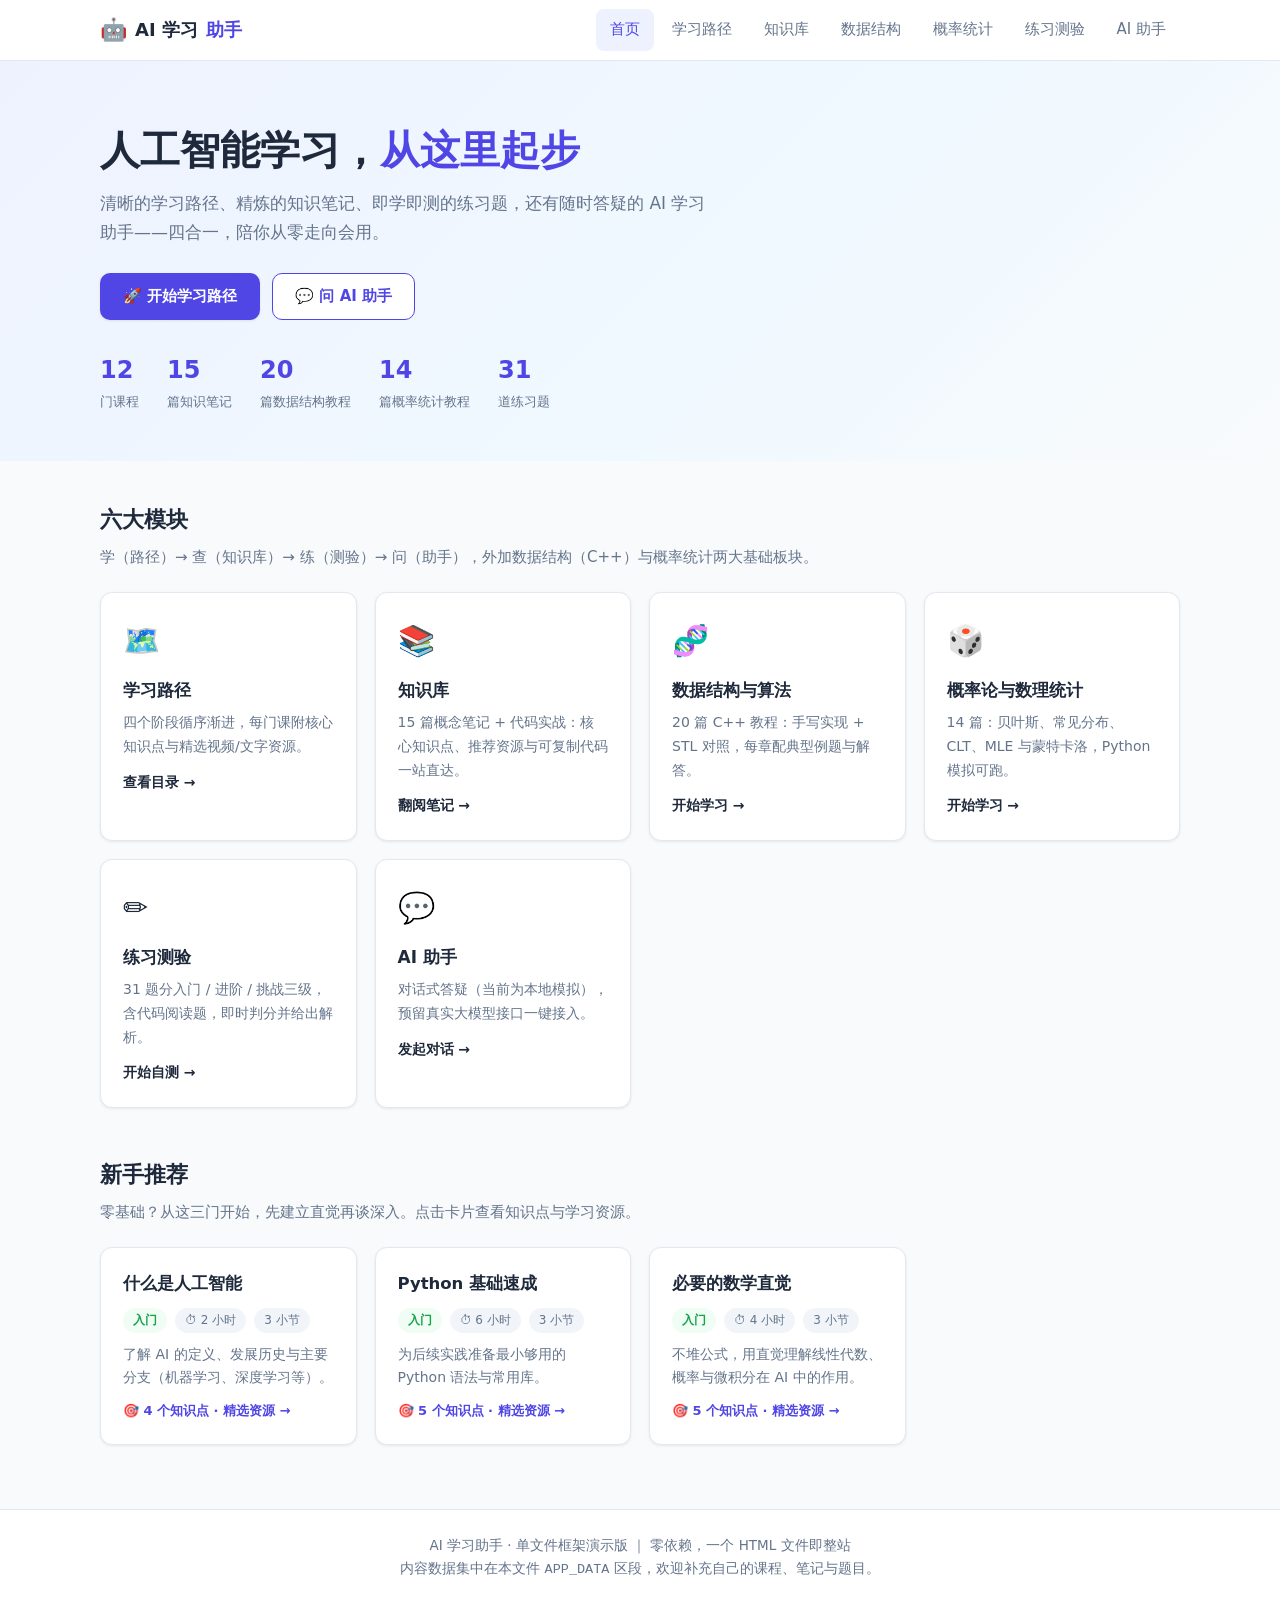
==== ai-learning.html @ 68bf5278 "first commit" ====
<!DOCTYPE html>
<html lang="zh-CN">
<head>
<meta charset="UTF-8">
<meta name="viewport" content="width=device-width, initial-scale=1.0">
<title>AI 学习助手 · 单文件版</title>
<meta name="description" content="一个辅助人工智能学习的单文件网站：学习路径（含核心知识点与精选视频/文字资源）、知识库、练习测验与 AI 对话助手，零依赖，浏览器直接打开即用。">
<style>
/* ============================================================
   全局样式
   ============================================================ */
:root {
  --primary: #4f46e5;
  --primary-dark: #4338ca;
  --primary-light: #eef2ff;
  --accent: #0ea5e9;
  --green: #16a34a;
  --green-light: #f0fdf4;
  --red: #dc2626;
  --red-light: #fef2f2;
  --orange: #ea580c;
  --text: #1e293b;
  --text-secondary: #64748b;
  --border: #e2e8f0;
  --bg: #f8fafc;
  --card-bg: #ffffff;
  --radius: 12px;
  --shadow: 0 1px 3px rgba(0, 0, 0, .08);
  --shadow-lg: 0 8px 24px rgba(15, 23, 42, .18);
}

* { margin: 0; padding: 0; box-sizing: border-box; }
html { scroll-behavior: smooth; }

body {
  font-family: "PingFang SC", "Microsoft YaHei", "Segoe UI", system-ui, sans-serif;
  color: var(--text);
  background: var(--bg);
  line-height: 1.7;
  min-height: 100vh;
  display: flex;
  flex-direction: column;
}

a { color: var(--primary); text-decoration: none; }
a:hover { text-decoration: underline; }
img { max-width: 100%; }

.container { width: min(1080px, 92%); margin: 0 auto; }
main { flex: 1; }

/* ---------- 单文件路由视图 ---------- */
.view { display: none; }
.view.active { display: block; }

/* ---------- 顶部导航 ---------- */
.site-header {
  background: rgba(255, 255, 255, .92);
  backdrop-filter: blur(8px);
  border-bottom: 1px solid var(--border);
  position: sticky;
  top: 0;
  z-index: 100;
}
.nav { display: flex; align-items: center; justify-content: space-between; height: 60px; gap: 16px; }
.brand { display: flex; align-items: center; gap: 8px; font-size: 18px; font-weight: 700; color: var(--text); white-space: nowrap; }
.brand:hover { text-decoration: none; }
.brand .logo { font-size: 22px; }
.brand .brand-sub { color: var(--primary); }
.nav-links { display: flex; gap: 4px; list-style: none; }
.nav-links a { display: block; padding: 8px 14px; border-radius: 8px; color: var(--text-secondary); font-size: 15px; font-weight: 500; }
.nav-links a:hover { color: var(--text); background: var(--bg); text-decoration: none; }
.nav-links a.active { color: var(--primary); background: var(--primary-light); }
.nav-toggle { display: none; background: none; border: 1px solid var(--border); border-radius: 8px; padding: 6px 10px; font-size: 18px; cursor: pointer; color: var(--text); }

/* ---------- 页脚 ---------- */
.site-footer {
  border-top: 1px solid var(--border);
  background: var(--card-bg);
  padding: 24px 0;
  margin-top: 56px;
  color: var(--text-secondary);
  font-size: 13.5px;
  text-align: center;
}

/* ---------- 首页 Hero ---------- */
.hero { padding: 64px 0 48px; background: linear-gradient(135deg, var(--primary-light) 0%, #f0f9ff 60%, var(--bg) 100%); }
.hero h1 { font-size: clamp(28px, 5vw, 40px); line-height: 1.25; }
.hero h1 .hl { color: var(--primary); }
.hero p.sub { margin: 14px 0 26px; color: var(--text-secondary); font-size: 17px; max-width: 620px; }
.hero-actions { display: flex; gap: 12px; flex-wrap: wrap; }

.btn { display: inline-block; padding: 10px 22px; border-radius: 10px; font-size: 15px; font-weight: 600; cursor: pointer; border: 1px solid transparent; transition: all .15s ease; }
.btn:hover { text-decoration: none; transform: translateY(-1px); }
.btn-primary { background: var(--primary); color: #fff; box-shadow: var(--shadow); }
.btn-primary:hover { background: var(--primary-dark); }
.btn-outline { background: #fff; color: var(--primary); border-color: var(--primary); }
.btn-outline:hover { background: var(--primary-light); }
.btn-ghost { background: transparent; color: var(--text-secondary); border-color: var(--border); }
.btn-ghost:hover { color: var(--text); background: var(--bg); }
.btn-sm { padding: 6px 14px; font-size: 13.5px; }

.stats-row { display: flex; gap: 28px; flex-wrap: wrap; margin-top: 30px; }
.stat .num { font-size: 24px; font-weight: 800; color: var(--primary); }
.stat .label { font-size: 13px; color: var(--text-secondary); }

/* ---------- 区块标题 ---------- */
.section { padding: 40px 0 8px; }
.section-title { font-size: 22px; margin-bottom: 6px; }
.section-desc { color: var(--text-secondary); margin-bottom: 22px; font-size: 15px; }

/* ---------- 卡片网格 ---------- */
.grid { display: grid; gap: 18px; grid-template-columns: repeat(auto-fill, minmax(230px, 1fr)); }
.card { background: var(--card-bg); border: 1px solid var(--border); border-radius: var(--radius); padding: 22px; box-shadow: var(--shadow); transition: all .18s ease; }
.card:hover { box-shadow: var(--shadow-lg); transform: translateY(-3px); }
.module-card { display: block; color: inherit; }
.module-card:hover { text-decoration: none; }
.module-card .icon { font-size: 30px; }
.module-card h3 { margin: 10px 0 6px; font-size: 17px; }
.module-card p { color: var(--text-secondary); font-size: 14px; }
.module-card .go { margin-top: 12px; font-size: 14px; font-weight: 600; }

/* ---------- 课程卡 ---------- */
.course-card { display: flex; flex-direction: column; gap: 10px; cursor: pointer; outline: none; }
.course-card:focus-visible { border-color: var(--primary); box-shadow: 0 0 0 3px var(--primary-light); }
.course-card h3 { font-size: 16.5px; }
.course-card .desc { color: var(--text-secondary); font-size: 14px; flex: 1; }
.course-meta { display: flex; gap: 8px; flex-wrap: wrap; font-size: 12.5px; }
.course-card .go-more { font-size: 13px; font-weight: 600; color: var(--primary); }

.badge { display: inline-block; padding: 2px 10px; border-radius: 999px; font-size: 12px; font-weight: 600; background: var(--primary-light); color: var(--primary); }
.badge.gray { background: #f1f5f9; color: var(--text-secondary); font-weight: 500; }
.badge.green { background: var(--green-light); color: var(--green); }
.badge.orange { background: #fff7ed; color: var(--orange); }
.badge.blue { background: #f0f9ff; color: var(--accent); }

/* ---------- 学习路径阶段 ---------- */
.stage { margin-bottom: 30px; }
.stage-head { display: flex; align-items: center; gap: 12px; margin-bottom: 14px; }
.stage-num { width: 34px; height: 34px; border-radius: 50%; background: var(--primary); color: #fff; display: flex; align-items: center; justify-content: center; font-weight: 700; flex-shrink: 0; }
.stage-head h2 { font-size: 19px; }
.stage-head .stage-sub { color: var(--text-secondary); font-size: 14px; }

/* ---------- 课程详情弹窗 ---------- */
.modal-mask { position: fixed; inset: 0; background: rgba(15, 23, 42, .55); display: flex; align-items: center; justify-content: center; z-index: 200; padding: 20px; }
.modal-mask[hidden] { display: none; }
.modal-card { background: #fff; border-radius: 14px; width: min(660px, 100%); max-height: 84vh; overflow-y: auto; padding: 30px 32px; position: relative; box-shadow: var(--shadow-lg); }
.modal-card h1 { font-size: 22px; padding-right: 28px; margin-bottom: 10px; }
.modal-card h2 { font-size: 16.5px; margin: 22px 0 8px; color: var(--primary-dark); }
.modal-card ul { margin-left: 20px; font-size: 14.5px; }
.modal-card p { font-size: 14.5px; }
.modal-close { position: absolute; top: 10px; right: 14px; border: none; background: none; font-size: 26px; line-height: 1; color: var(--text-secondary); cursor: pointer; }
.modal-close:hover { color: var(--text); }
.modal-meta { display: flex; gap: 8px; flex-wrap: wrap; margin-bottom: 14px; }
.modal-desc { color: var(--text-secondary); margin-bottom: 4px; }

/* ---------- 页面标题条 ---------- */
.page-head { background: linear-gradient(135deg, var(--primary) 0%, var(--primary-dark) 100%); color: #fff; padding: 36px 0; margin-bottom: 32px; }
.page-head h1 { font-size: 26px; }
.page-head p { opacity: .85; margin-top: 6px; font-size: 15px; }

/* ---------- 知识库 ---------- */
.kb-layout { display: grid; grid-template-columns: 300px 1fr; gap: 24px; align-items: start; }
.kb-list { display: flex; flex-direction: column; gap: 10px; }
.kb-item { width: 100%; text-align: left; background: var(--card-bg); border: 1px solid var(--border); border-radius: 10px; padding: 14px 16px; cursor: pointer; font: inherit; color: inherit; transition: all .15s ease; }
.kb-item:hover { border-color: var(--primary); }
.kb-item.active { border-color: var(--primary); background: var(--primary-light); }
.kb-item .cat { font-size: 12px; color: var(--accent); font-weight: 600; }
.kb-item .t { font-weight: 600; margin: 2px 0; }
.kb-item .s { font-size: 13px; color: var(--text-secondary); }
.kb-article { background: var(--card-bg); border: 1px solid var(--border); border-radius: var(--radius); padding: 32px 36px; box-shadow: var(--shadow); min-height: 320px; }
.kb-article h1 { font-size: 24px; margin-bottom: 8px; }
.kb-article .meta { color: var(--text-secondary); font-size: 13.5px; margin-bottom: 20px; display: flex; gap: 10px; flex-wrap: wrap; }
.kb-article h2 { font-size: 18px; margin: 26px 0 10px; padding-left: 10px; border-left: 4px solid var(--primary); }
.kb-article p { margin-bottom: 14px; color: #334155; }
.kb-article ul { margin: 0 0 14px 22px; color: #334155; }
.kb-article code { background: #f1f5f9; padding: 2px 6px; border-radius: 5px; font-size: 13.5px; font-family: Consolas, "Courier New", monospace; }
.kb-article table { width: 100%; border-collapse: collapse; margin: 14px 0 18px; font-size: 14px; }
.kb-article th, .kb-article td, .modal-card th, .modal-card td { border: 1px solid var(--border); padding: 8px 10px; text-align: left; vertical-align: top; }
.kb-article th, .modal-card th { background: var(--bg); }
.kb-placeholder { color: var(--text-secondary); text-align: center; padding: 80px 0; }

/* ---------- 知识点块与推荐资源 ---------- */
.kb-points { background: var(--primary-light); border-radius: 10px; padding: 14px 18px; margin: 24px 0; }
.kb-points .pt-title { font-weight: 700; margin-bottom: 6px; }
.kb-points ul { margin: 0 0 0 20px; }
.kb-points li { margin: 3px 0; font-size: 14.5px; }
.res-group-title { font-size: 16.5px; margin: 22px 0 10px; font-weight: 700; }
ul.res-list { list-style: none; margin: 0 0 16px !important; padding: 0; }
.res-list li { margin: 0 0 10px; padding: 10px 14px; background: var(--bg); border: 1px solid var(--border); border-radius: 10px; font-size: 14px; }
.res-list .res-d { color: var(--text-secondary); font-size: 13px; margin-top: 2px; }

/* ---------- 测验 ---------- */
.quiz-progress { height: 8px; background: var(--border); border-radius: 999px; overflow: hidden; margin-bottom: 26px; }
.quiz-progress .bar { height: 100%; background: var(--primary); width: 0; transition: width .3s ease; border-radius: 999px; }
.q-card { background: var(--card-bg); border: 1px solid var(--border); border-radius: var(--radius); padding: 26px 28px; box-shadow: var(--shadow); margin-bottom: 18px; }
.q-card .q-title { font-weight: 700; font-size: 16.5px; margin-bottom: 16px; }
.q-card .q-num { color: var(--primary); margin-right: 6px; }
.opt { display: flex; align-items: center; gap: 10px; width: 100%; text-align: left; font: inherit; background: var(--bg); border: 1px solid var(--border); border-radius: 10px; padding: 11px 15px; margin-bottom: 9px; cursor: pointer; transition: all .15s ease; }
.opt:hover:not(:disabled) { border-color: var(--primary); background: var(--primary-light); }
.opt:disabled { cursor: default; }
.opt .letter { width: 26px; height: 26px; border-radius: 50%; background: #fff; border: 1px solid var(--border); display: flex; align-items: center; justify-content: center; font-size: 13px; font-weight: 700; flex-shrink: 0; }
.opt.correct { border-color: var(--green); background: var(--green-light); }
.opt.correct .letter { background: var(--green); border-color: var(--green); color: #fff; }
.opt.wrong { border-color: var(--red); background: var(--red-light); }
.opt.wrong .letter { background: var(--red); border-color: var(--red); color: #fff; }
.explain { margin-top: 12px; padding: 12px 15px; border-radius: 10px; font-size: 14px; display: none; }
.explain.show { display: block; }
.explain.ok { background: var(--green-light); color: #166534; }
.explain.no { background: var(--red-light); color: #991b1b; }
.quiz-result { text-align: center; padding: 40px 20px; display: none; }
.quiz-result.show { display: block; }
.quiz-result .score { font-size: 52px; font-weight: 800; color: var(--primary); }
.quiz-result .msg { color: var(--text-secondary); margin: 6px 0 22px; }

/* ---------- 聊天 ---------- */
.chat-wrap { display: flex; flex-direction: column; height: calc(100vh - 60px - 73px - 48px); min-height: 420px; max-height: 720px; background: var(--card-bg); border: 1px solid var(--border); border-radius: var(--radius); box-shadow: var(--shadow); overflow: hidden; }
.chat-top { display: flex; align-items: center; justify-content: space-between; padding: 12px 18px; border-bottom: 1px solid var(--border); background: var(--bg); }
.chat-top .who { display: flex; align-items: center; gap: 10px; font-weight: 700; }
.chat-top .avatar { width: 34px; height: 34px; border-radius: 50%; background: var(--primary); color: #fff; display: flex; align-items: center; justify-content: center; font-size: 17px; }
.chat-top .status-dot { width: 8px; height: 8px; border-radius: 50%; background: var(--green); display: inline-block; margin-right: 5px; }
.chat-top .st-text { font-size: 12.5px; color: var(--text-secondary); font-weight: 400; }
.chat-body { flex: 1; overflow-y: auto; padding: 18px; display: flex; flex-direction: column; gap: 14px; }
.msg { display: flex; gap: 10px; max-width: 82%; }
.msg .m-avatar { width: 32px; height: 32px; border-radius: 50%; display: flex; align-items: center; justify-content: center; font-size: 15px; flex-shrink: 0; background: var(--primary-light); }
.msg .bubble { padding: 10px 14px; border-radius: 12px; font-size: 14.5px; white-space: pre-wrap; word-break: break-word; background: var(--bg); border: 1px solid var(--border); }
.msg.user { align-self: flex-end; flex-direction: row-reverse; }
.msg.user .m-avatar { background: #e0f2fe; }
.msg.user .bubble { background: var(--primary); color: #fff; border-color: var(--primary); }
.msg.ai .bubble { border-top-left-radius: 4px; }
.msg.user .bubble { border-top-right-radius: 4px; }
.msg time { display: block; font-size: 11px; opacity: .55; margin-top: 4px; }
.typing .bubble { display: inline-flex; gap: 4px; align-items: center; }
.typing .dot { width: 6px; height: 6px; border-radius: 50%; background: var(--text-secondary); animation: blink 1.2s infinite; }
.typing .dot:nth-child(2) { animation-delay: .2s; }
.typing .dot:nth-child(3) { animation-delay: .4s; }
@keyframes blink { 0%, 60%, 100% { opacity: .25; } 30% { opacity: 1; } }
.chat-quick { display: flex; gap: 8px; flex-wrap: wrap; padding: 10px 18px 0; }
.chip { font: inherit; font-size: 13px; color: var(--primary); background: var(--primary-light); border: 1px solid transparent; border-radius: 999px; padding: 5px 13px; cursor: pointer; }
.chip:hover { border-color: var(--primary); }
.chat-input { display: flex; gap: 10px; padding: 14px 18px; border-top: 1px solid var(--border); }
.chat-input textarea { flex: 1; font: inherit; font-size: 14.5px; border: 1px solid var(--border); border-radius: 10px; padding: 10px 14px; resize: none; height: 46px; max-height: 120px; outline: none; }
.chat-input textarea:focus { border-color: var(--primary); box-shadow: 0 0 0 3px var(--primary-light); }
.chat-input .btn { align-self: flex-end; height: 46px; }

/* ---------- 通用工具 ---------- */
.empty-tip { text-align: center; color: var(--text-secondary); padding: 60px 0; }
.toolbar { display: flex; justify-content: space-between; align-items: center; gap: 12px; flex-wrap: wrap; margin-bottom: 18px; }

/* 聊天视图：压缩页脚占位，让对话区贴合视口 */
body[data-page="chat"] .site-footer { margin-top: 16px; }
body[data-page="chat"] main { padding: 20px 0 8px; }

/* ---------- 测验分级与代码块 ---------- */
.quiz-sec { margin-bottom: 36px; }
.tier-head { display: flex; align-items: center; gap: 10px; flex-wrap: wrap; margin: 4px 0 14px; }
.tier-head h2 { font-size: 19px; }
.tier-head p { color: var(--text-secondary); font-size: 13.5px; }
.tier-dot { width: 12px; height: 12px; border-radius: 50%; display: inline-block; }
.tier-dot.t-easy { background: var(--green); }
.tier-dot.t-mid { background: var(--orange); }
.tier-dot.t-hard { background: var(--red); }
.tier-filters { display: flex; gap: 6px; flex-wrap: wrap; }
.chip.active { background: var(--primary); color: #fff; border-color: var(--primary); }
.badge.red { background: var(--red-light); color: var(--red); }
.q-badges { display: flex; gap: 6px; align-items: center; margin-bottom: 8px; font-size: 12.5px; }
.kb-article pre, .q-card pre { background: #0f172a; color: #e2e8f0; padding: 14px 16px; border-radius: 10px; overflow-x: auto; font-size: 13px; line-height: 1.65; margin: 0 0 14px; font-family: Consolas, "Courier New", monospace; }
.kb-article pre code, .q-card pre code { background: none; color: inherit; padding: 0; font-size: inherit; }
.code-wrap { position: relative; margin-bottom: 16px; }
.code-wrap pre { margin-bottom: 0; }
.code-copy { position: absolute; top: 8px; right: 8px; background: #334155; color: #cbd5e1; border: none; border-radius: 6px; padding: 3px 10px; font-size: 12px; cursor: pointer; }
.code-copy:hover { background: #475569; color: #fff; }

/* ---------- 典型例题卡片 ---------- */
.ds-ex { background: var(--bg); border: 1px solid var(--border); border-radius: 10px; padding: 14px 18px; margin-bottom: 14px; }
.ds-ex .q-title { font-weight: 700; font-size: 14.5px; margin-bottom: 4px; }
.ds-ex .q-text { font-size: 14.5px; margin-bottom: 8px; color: #334155; }
.ds-ex summary { cursor: pointer; color: var(--primary); font-weight: 600; font-size: 14px; user-select: none; }
.ds-ex details[open] summary { margin-bottom: 10px; }
.ds-ex .sol p { font-size: 14px; margin-bottom: 10px; }
.ds-ex .sol ul { font-size: 14px; margin-bottom: 10px; }
.ds-ex .sol blockquote { border-left: 4px solid var(--orange); background: #fff7ed; padding: 8px 14px; border-radius: 6px; font-size: 13.5px; margin-bottom: 10px; }
.quiz-result .breakdown { font-size: 13.5px; color: var(--text-secondary); margin: -12px 0 18px; }

/* ---------- 语法高亮（VSCode Dark+ 风格） ---------- */
pre code .tok-cm { color: #6a9955; font-style: italic; }
pre code .tok-str { color: #ce9178; }
pre code .tok-num { color: #b5cea8; }
pre code .tok-kw1 { color: #c586c0; }
pre code .tok-kw2 { color: #569cd6; }
pre code .tok-type { color: #4ec9b0; }
pre code .tok-fn { color: #dcdcaa; }
pre code .tok-pre { color: #569cd6; }

@media (min-width: 861px) {
  .kb-list { position: sticky; top: 76px; max-height: calc(100vh - 92px); overflow-y: auto; padding-right: 4px; }
}

@media (max-width: 860px) {
  .kb-layout { grid-template-columns: 1fr; }
  .kb-list { flex-direction: row; overflow-x: auto; padding-bottom: 6px; }
  .kb-item { min-width: 210px; }
}

@media (max-width: 720px) {
  .nav-toggle { display: block; }
  .nav-links { display: none; position: absolute; top: 60px; left: 0; right: 0; background: #fff; flex-direction: column; padding: 10px 4%; border-bottom: 1px solid var(--border); box-shadow: var(--shadow-lg); }
  .nav-links.open { display: flex; }
  .hero { padding: 44px 0 36px; }
  .msg { max-width: 92%; }
  .modal-card { padding: 24px 20px; }
}
</style>
</head>
<body data-page="home">

<header class="site-header">
  <div class="container nav">
    <a class="brand" href="#/home"><span class="logo">🤖</span>AI 学习<span class="brand-sub">助手</span></a>
    <button class="nav-toggle" aria-label="菜单" id="navToggle">☰</button>
    <ul class="nav-links" id="navLinks">
      <li><a href="#/home" data-route="home" class="active">首页</a></li>
      <li><a href="#/courses" data-route="courses">学习路径</a></li>
      <li><a href="#/knowledge" data-route="knowledge">知识库</a></li>
      <li><a href="#/ds" data-route="ds">数据结构</a></li>
      <li><a href="#/prob" data-route="prob">概率统计</a></li>
      <li><a href="#/quiz" data-route="quiz">练习测验</a></li>
      <li><a href="#/chat" data-route="chat">AI 助手</a></li>
    </ul>
  </div>
</header>

<main>

  <!-- ============ 视图：首页 ============ -->
  <section class="view active" id="view-home">
    <div class="hero">
      <div class="container">
        <h1>人工智能学习，<span class="hl">从这里起步</span></h1>
        <p class="sub">清晰的学习路径、精炼的知识笔记、即学即测的练习题，还有随时答疑的 AI 学习助手——四合一，陪你从零走向会用。</p>
        <div class="hero-actions">
          <a class="btn btn-primary" href="#/courses">🚀 开始学习路径</a>
          <a class="btn btn-outline" href="#/chat">💬 问 AI 助手</a>
        </div>
        <div class="stats-row">
          <div class="stat"><div class="num" id="statCourses">–</div><div class="label">门课程</div></div>
          <div class="stat"><div class="num" id="statArticles">–</div><div class="label">篇知识笔记</div></div>
          <div class="stat"><div class="num" id="statDs">–</div><div class="label">篇数据结构教程</div></div>
          <div class="stat"><div class="num" id="statProb">–</div><div class="label">篇概率统计教程</div></div>
          <div class="stat"><div class="num" id="statQuiz">–</div><div class="label">道练习题</div></div>
        </div>
      </div>
    </div>
    <section class="section">
      <div class="container">
        <h2 class="section-title">六大模块</h2>
        <p class="section-desc">学（路径）→ 查（知识库）→ 练（测验）→ 问（助手），外加数据结构（C++）与概率统计两大基础板块。</p>
        <div class="grid">
          <a class="card module-card" href="#/courses">
            <div class="icon">🗺️</div>
            <h3>学习路径</h3>
            <p>四个阶段循序渐进，每门课附核心知识点与精选视频/文字资源。</p>
            <div class="go">查看目录 →</div>
          </a>
          <a class="card module-card" href="#/knowledge">
            <div class="icon">📚</div>
            <h3>知识库</h3>
            <p>15 篇概念笔记 + 代码实战：核心知识点、推荐资源与可复制代码一站直达。</p>
            <div class="go">翻阅笔记 →</div>
          </a>
          <a class="card module-card" href="#/ds">
            <div class="icon">🧬</div>
            <h3>数据结构与算法</h3>
            <p>20 篇 C++ 教程：手写实现 + STL 对照，每章配典型例题与解答。</p>
            <div class="go">开始学习 →</div>
          </a>
          <a class="card module-card" href="#/prob">
            <div class="icon">🎲</div>
            <h3>概率论与数理统计</h3>
            <p>14 篇：贝叶斯、常见分布、CLT、MLE 与蒙特卡洛，Python 模拟可跑。</p>
            <div class="go">开始学习 →</div>
          </a>
          <a class="card module-card" href="#/quiz">
            <div class="icon">✏️</div>
            <h3>练习测验</h3>
            <p>31 题分入门 / 进阶 / 挑战三级，含代码阅读题，即时判分并给出解析。</p>
            <div class="go">开始自测 →</div>
          </a>
          <a class="card module-card" href="#/chat">
            <div class="icon">💬</div>
            <h3>AI 助手</h3>
            <p>对话式答疑（当前为本地模拟），预留真实大模型接口一键接入。</p>
            <div class="go">发起对话 →</div>
          </a>
        </div>
      </div>
    </section>
    <section class="section">
      <div class="container">
        <h2 class="section-title">新手推荐</h2>
        <p class="section-desc">零基础？从这三门开始，先建立直觉再谈深入。点击卡片查看知识点与学习资源。</p>
        <div class="grid" id="featuredCourses"></div>
      </div>
    </section>
  </section>

  <!-- ============ 视图：学习路径 ============ -->
  <section class="view" id="view-courses">
    <div class="page-head">
      <div class="container">
        <h1>🗺️ 学习路径</h1>
        <p>四个阶段、12 门课程。点击课程卡查看核心知识点、课程大纲与精选视频/文字教程。</p>
      </div>
    </div>
    <div class="container" id="stageList"><!-- 课程阶段由脚本渲染 --></div>
  </section>

  <!-- ============ 视图：知识库 ============ -->
  <section class="view" id="view-knowledge">
    <div class="page-head">
      <div class="container">
        <h1>📚 知识库</h1>
        <p>每篇笔记附「核心知识点」与推荐视频/阅读；新增 5 篇代码实战笔记，资源导航汇总在最后。</p>
      </div>
    </div>
    <div class="container kb-layout">
      <aside class="kb-list" id="kbList" aria-label="文章列表"></aside>
      <article class="kb-article" id="kbArticle">
        <div class="kb-placeholder">← 选择一篇文章开始阅读</div>
      </article>
    </div>
  </section>

  <!-- ============ 视图：数据结构与算法（C++） ============ -->
  <section class="view" id="view-ds">
    <div class="page-head">
      <div class="container">
        <h1>🧬 数据结构与算法（C++ 版）</h1>
        <p>模仿经典教程的分章学习路线：每篇含概念讲解、手写 C++ 实现、STL 对照与复杂度分析，代码一键复制。</p>
      </div>
    </div>
    <div class="container kb-layout">
      <aside class="kb-list" id="dsList" aria-label="章节列表"></aside>
      <article class="kb-article" id="dsArticle">
        <div class="kb-placeholder">← 从左侧选择章节开始</div>
      </article>
    </div>
  </section>

  <!-- ============ 视图：概率论与数理统计 ============ -->
  <section class="view" id="view-prob">
    <div class="page-head">
      <div class="container">
        <h1>🎲 概率论与数理统计</h1>
        <p>14 篇系列教程：直觉 + 公式速查 + 可运行的 Python 模拟，处处连接 AI 应用。</p>
      </div>
    </div>
    <div class="container kb-layout">
      <aside class="kb-list" id="probList" aria-label="章节列表"></aside>
      <article class="kb-article" id="probArticle">
        <div class="kb-placeholder">← 从左侧选择章节开始</div>
      </article>
    </div>
  </section>

  <!-- ============ 视图：练习测验 ============ -->
  <section class="view" id="view-quiz">
    <div class="page-head">
      <div class="container">
        <h1>✏️ 练习测验</h1>
        <p>三级难度分级闯关，含代码阅读题。用筛选按钮按难度练习，全部完成后查看各级得分。</p>
      </div>
    </div>
    <div class="container">
      <div class="toolbar">
        <div><strong>AI 分级测验</strong>　<span class="badge gray" id="quizTotal">共 – 题</span></div>
        <div class="tier-filters" id="quizFilters">
          <button class="chip active" data-f="all" type="button">全部</button>
          <button class="chip" data-f="入门" type="button">🟢 入门</button>
          <button class="chip" data-f="进阶" type="button">🟠 进阶</button>
          <button class="chip" data-f="挑战" type="button">🔴 挑战</button>
        </div>
        <button class="btn btn-ghost btn-sm js-restart" type="button">↺ 重新开始</button>
      </div>
      <div class="quiz-progress"><div class="bar" id="quizBar"></div></div>
      <div id="quizList"><!-- 题目由脚本渲染 --></div>
      <div class="card quiz-result" id="quizResult">
        <div class="score" id="quizScore">0 分</div>
        <div class="msg" id="quizMsg"></div>
        <div class="breakdown" id="quizBreak"></div>
        <button class="btn btn-primary js-restart" type="button">↺ 再做一遍</button>
        <a class="btn btn-outline" href="#/knowledge">去知识库复习</a>
      </div>
    </div>
  </section>

  <!-- ============ 视图：AI 助手 ============ -->
  <section class="view" id="view-chat">
    <div class="container">
      <div class="chat-wrap">
        <div class="chat-top">
          <div class="who">
            <div class="avatar">🤖</div>
            <div>
              <div>AI 学习助手</div>
              <div class="st-text"><span class="status-dot"></span>在线 · 当前为本地模拟回复（本文件底部 CONFIG 可接入真实 API）</div>
            </div>
          </div>
          <button class="btn btn-ghost btn-sm" id="chatClear" type="button">🗑 清空对话</button>
        </div>
        <div class="chat-body" id="chatBody" aria-live="polite"></div>
        <div class="chat-quick" id="chatQuick">
          <button class="chip" data-q="我是零基础，应该先学什么？" type="button">零基础先学什么？</button>
          <button class="chip" data-q="有什么推荐的视频课程和学习资源？" type="button">推荐学习资源</button>
          <button class="chip" data-q="什么是过拟合？" type="button">什么是过拟合？</button>
          <button class="chip" data-q="教我怎么写提示词" type="button">提示词怎么写？</button>
          <button class="chip" data-q="大模型为什么会产生幻觉？" type="button">大模型为何有幻觉？</button>
        </div>
        <div class="chat-input">
          <textarea id="chatInput" placeholder="输入你的问题…（Enter 发送，Shift+Enter 换行）" rows="1"></textarea>
          <button class="btn btn-primary" id="chatSend" type="button">发送</button>
        </div>
      </div>
    </div>
  </section>

</main>

<footer class="site-footer">
  <div class="container">AI 学习助手 · 单文件框架演示版 ｜ 零依赖，一个 HTML 文件即整站<br>
  内容数据集中在本文件 <code>APP_DATA</code> 区段，欢迎补充自己的课程、笔记与题目。</div>
</footer>

<!-- 课程详情弹窗 -->
<div class="modal-mask" id="courseModal" hidden>
  <div class="modal-card" role="dialog" aria-modal="true">
    <button class="modal-close" id="courseModalClose" aria-label="关闭" type="button">×</button>
    <div id="courseModalBody"></div>
  </div>
</div>

<!-- ============================================================
     ① 模拟数据层（想改课程内容，只动 APP_DATA）
     resources 字段：t 标题 / u 链接 / zh:1 中文资源 / d 一句话说明
     ============================================================ -->
<script>
window.APP_DATA = {

  /* ---------------- 学习路径 / 课程目录 ---------------- */
  stages: [
    {
      id: 's1',
      title: '第一阶段 · AI 入门',
      sub: '建立基本概念，打好数学与编程基础',
      courses: [
        {
          id: 'c101', title: '什么是人工智能', desc: '了解 AI 的定义、发展历史与主要分支（机器学习、深度学习等）。',
          level: '入门', duration: '2 小时',
          lessons: ['AI 的定义与分类', 'AI 发展简史', 'AI 能做什么、不能做什么'],
          points: [
            'AI 的三种定义：像人一样思考 / 像人一样行动 / 理性智能体',
            '三大流派：符号主义、连接主义、行为主义',
            '机器学习、深度学习、大模型的概念边界与关系',
            '现代 AI 的范式转变：人写规则 → 机器从数据学规则'
          ],
          resources: {
            video: [
              { t: '吴恩达 AI for Everyone（DeepLearning.AI）', u: 'https://www.deeplearning.ai/courses/ai-for-everyone/', d: '写给非技术背景的经典 AI 通识课，无数学要求' },
              { t: '李宏毅 · 机器学习课程（台大官网，含 2026 春）', u: 'https://speech.ee.ntu.edu.tw/~hylee/ml/2026-spring.php', zh: 1, d: '中文圈口碑最好的系统课，讲义/作业/投影片全部公开' },
              { t: '李宏毅 2025 版课程合集（B 站）', u: 'https://www.bilibili.com/video/BV1TAtwzTE1S/', zh: 1, d: 'B 站观看更方便的系列合集' }
            ],
            read: [
              { t: 'Google ML Crash Course', u: 'https://developers.google.com/machine-learning/crash-course', d: '免费的机器学习速成课：短视频 + 文字 + 练习' },
              { t: '站内文章《什么是人工智能》', u: '#/knowledge/a1', d: '5 分钟建立概念框架' }
            ]
          }
        },
        {
          id: 'c102', title: 'Python 基础速成', desc: '为后续实践准备最小够用的 Python 语法与常用库。',
          level: '入门', duration: '6 小时',
          lessons: ['变量与数据类型', '控制流与函数', 'NumPy / Pandas 入门'],
          points: [
            '变量、数据类型与容器（list / dict / set）',
            '函数、模块与异常处理',
            'NumPy 数组与广播机制',
            'Pandas DataFrame 与数据清洗',
            'Jupyter / Colab 交互式工作流'
          ],
          resources: {
            video: [
              { t: '李宏毅课程 · Colab 与 Kaggle 上手教程', u: 'https://www.youtube.com/watch?v=kibL4oJbzy4', d: '10 分钟跑通第一个云端 Notebook' },
              { t: '李宏毅课程 · PyTorch 入门教程', u: 'https://youtu.be/6dEp6oRN2NE', zh: 1, d: '官方助教课，为后续深度学习做准备' }
            ],
            read: [
              { t: 'Python 官方中文教程', u: 'https://docs.python.org/zh-cn/3/tutorial/', zh: 1, d: '最权威的语言入门材料' },
              { t: 'Python Data Science Handbook（免费在线）', u: 'https://jakevdp.github.io/PythonDataScienceHandbook/', d: 'NumPy / Pandas / Matplotlib 一册打通' },
              { t: 'CS231n Python/Numpy Tutorial', u: 'https://cs231n.github.io/python-numpy-tutorial/', d: '斯坦福作业前置教程，直击 AI 常用子集' },
              { t: 'Kaggle Learn 微课程', u: 'https://www.kaggle.com/learn', d: 'Python / Pandas / 机器学习系列短课，边学边跑' },
              { t: '站内代码笔记《Python 数据处理速查》', u: '#/knowledge/a11', d: '可复制的速查代码与易错清单' }
            ]
          }
        },
        {
          id: 'c103', title: '必要的数学直觉', desc: '不堆公式，用直觉理解线性代数、概率与微积分在 AI 中的作用。',
          level: '入门', duration: '4 小时',
          lessons: ['向量与矩阵直觉', '概率与分布', '梯度是什么'],
          points: [
            '向量 / 矩阵与线性变换；点积与余弦相似度',
            '导数、偏导与梯度的几何意义',
            '链式法则——反向传播的数学地基',
            '概率分布、期望与方差',
            '极大似然与交叉熵损失的关系'
          ],
          resources: {
            video: [
              { t: '3Blue1Brown · 线性代数的本质', u: 'https://www.3blue1brown.com/topics/linear-algebra', d: '公认最好的可视化数学系列' },
              { t: '3Blue1Brown · 微积分的本质', u: 'https://www.3blue1brown.com/topics/calculus', d: '第 3 章专讲梯度' },
              { t: '3Blue1Brown 官方 B 站空间（中文搬运）', u: 'https://space.bilibili.com/88461692', zh: 1, d: '官方授权中文字幕版' },
              { t: 'MIT 18.06 线性代数（Gilbert Strang）', u: 'https://ocw.mit.edu/courses/18-06-linear-algebra-spring-2010/', d: '想系统补线代的完整课程' }
            ],
            read: [
              { t: 'D2L · 线性代数预备知识', u: 'https://zh.d2l.ai/chapter_preliminaries/linear-algebra.html', zh: 1 },
              { t: 'D2L · 微积分预备知识', u: 'https://zh.d2l.ai/chapter_preliminaries/calculus.html', zh: 1, d: '深度学习视角的数学速查' }
            ]
          }
        }
      ]
    },
    {
      id: 's2',
      title: '第二阶段 · 核心技术',
      sub: '掌握机器学习与深度学习的原理和方法',
      courses: [
        {
          id: 'c201', title: '机器学习基础', desc: '监督学习、无监督学习、特征工程与模型评估的完整脉络。',
          level: '进阶', duration: '10 小时',
          lessons: ['线性回归与逻辑回归', '决策树与随机森林', '过拟合与正则化', '交叉验证与评估指标'],
          points: [
            '监督学习完整建模流程：数据 → 特征 → 模型 → 评估',
            '线性 / 逻辑回归与决策树三大经典模型',
            '集成方法：随机森林与 GBDT',
            '过拟合 / 欠拟合与正则化、交叉验证',
            '评估指标：准确率、精确率、召回率、F1、ROC-AUC'
          ],
          resources: {
            video: [
              { t: 'StatQuest（Josh Starmer）', u: 'https://www.youtube.com/@statquest', d: '每个 ML 算法一支 10 分钟动画，直观到哭' },
              { t: 'StatQuest 官方视频索引站', u: 'https://statquest.org/', d: '按主题检索全部视频' }
            ],
            read: [
              { t: '南瓜书（西瓜书公式推导详解）', u: 'https://datawhalechina.github.io/pumpkin-book/', zh: 1, d: 'Datawhale 社区逐公式讲解周志华《机器学习》' },
              { t: 'scikit-learn 用户指南', u: 'https://scikit-learn.org/stable/user_guide.html', d: '边学概念边上手最经典的 ML 库' },
              { t: 'D2L · 线性神经网络', u: 'https://zh.d2l.ai/chapter_linear-networks/index.html', zh: 1, d: '用代码从零实现回归与 softmax' }
            ]
          }
        },
        {
          id: 'c202', title: '神经网络与深度学习', desc: '从感知机到多层网络，理解反向传播与常见架构。',
          level: '进阶', duration: '12 小时',
          lessons: ['感知机与激活函数', '反向传播', 'CNN / RNN 概览', '训练技巧与调参'],
          points: [
            '前向传播 / 反向传播与计算图',
            '激活函数、损失函数与优化器（SGD / Adam）',
            'BatchNorm、Dropout、残差连接三大训练利器',
            'CNN 与 RNN 的定位及适用场景',
            '学习率、批大小等超参数调试方法论'
          ],
          resources: {
            video: [
              { t: 'Karpathy · Neural Networks: Zero to Hero', u: 'https://karpathy.ai/zero-to-hero.html', d: '从零手写反向传播直到 GPT，公认最佳实践课' },
              { t: '李沐 · 动手学深度学习课程视频（B 站，D2L 官网链接）', u: 'https://space.bilibili.com/1567748478/channel/seriesdetail?sid=358497', zh: 1, d: '中文逐节讲解 + 代码实战' },
              { t: '3Blue1Brown · 神经网络可视化', u: 'https://www.3blue1brown.com/topics/neural-networks', d: '梯度下降与反向传播的动画直觉' }
            ],
            read: [
              { t: '《动手学深度学习》D2L 中文站', u: 'https://zh.d2l.ai/', zh: 1, d: '公式 + 图示 + 可运行代码三合一教材' },
              { t: 'Deep Learning 花书（Goodfellow 免费在线版）', u: 'https://www.deeplearningbook.org/', d: '理论纵深参考，按需查阅' },
              { t: 'D2L · 优化算法章节', u: 'https://zh.d2l.ai/chapter_optimization/index.html', zh: 1, d: 'SGD / 动量 / Adam 系统梳理' },
              { t: '站内代码笔记《PyTorch 最小训练循环》', u: '#/knowledge/a12', d: '训练五步模板 + 排错经验' }
            ]
          }
        },
        {
          id: 'c203', title: '自然语言处理入门', desc: '分词、词向量、语言模型到 Transformer 架构的演进。',
          level: '进阶', duration: '8 小时',
          lessons: ['文本表示与词向量', '语言模型', 'Transformer 与注意力机制'],
          points: [
            '分词与 BPE 子词切分',
            '词向量：从 word2vec 到上下文表示',
            '序列建模：RNN → Seq2Seq → 注意力',
            'Transformer：自注意力 + 位置编码 + 并行化',
            '预训练范式：BERT（双向编码）vs GPT（自回归解码）'
          ],
          resources: {
            video: [
              { t: '斯坦福 CS224n · NLP with Deep Learning（2024 完整公开）', u: 'https://www.youtube.com/playlist?list=PLoROMvodv4rOaMFbaqxPDoLWjDaRAdP9D', d: 'NLP 研究生级课程，含 LLM 前沿' },
              { t: '李宏毅 · 生成式人工智能课程（2024 官网）', u: 'https://speech.ee.ntu.edu.tw/~hylee/genai/2024-spring.php', zh: 1, d: '系统覆盖 GPT / LLM 原理与应用' }
            ],
            read: [
              { t: 'Speech and Language Processing（Jurafsky & Martin 免费预览版）', u: 'https://web.stanford.edu/~jurafsky/slp3/', d: 'NLP 圣经教材，第 9/10 章讲 Transformer 与预训练' },
              { t: 'D2L · 注意力机制章节', u: 'https://zh.d2l.ai/chapter_attention-mechanisms/index.html', zh: 1, d: '含 Transformer 从零实现' },
              { t: 'Word2Vec 原始论文', u: 'https://arxiv.org/abs/1301.3781', d: '词向量思想的起点，读摘要即可' }
            ]
          }
        },
        {
          id: 'c204', title: '卷积神经网络与计算机视觉', desc: '从 LeNet 到 ResNet 理解 CNN 的设计哲学，完成图像分类实战。',
          level: '进阶', duration: '8 小时',
          lessons: ['从全连接层到卷积', '填充、步幅与汇聚', '经典架构：AlexNet / VGG / ResNet', '图像分类实战（CIFAR-10）'],
          points: [
            '图像为什么需要卷积：局部相关 + 权重共享',
            '填充、步幅与池化层的作用',
            '经典演进主线：LeNet → AlexNet → VGG → ResNet',
            '残差连接如何解决深层网络退化',
            '目标检测与语义分割任务概览'
          ],
          resources: {
            video: [
              { t: '斯坦福 CS231n · 深度学习与计算机视觉', u: 'https://www.youtube.com/playlist?list=PLoROMvodv4rOmsNzYBMe0gJY2XS8AQg16', d: 'CV 领域最著名的公开课' }
            ],
            read: [
              { t: 'CS231n 课程笔记', u: 'https://cs231n.github.io/', d: '比视频更省时间的文字版精华' },
              { t: 'D2L · 卷积神经网络', u: 'https://zh.d2l.ai/chapter_convolutional-neural-networks/index.html', zh: 1 },
              { t: 'D2L · 现代卷积神经网络', u: 'https://zh.d2l.ai/chapter_convolutional-modern/index.html', zh: 1, d: 'AlexNet 到 ResNet 逐个拆解' }
            ]
          }
        }
      ]
    },
    {
      id: 's3',
      title: '第三阶段 · 大模型应用',
      sub: '学会使用与调教大语言模型，做出真实产品',
      courses: [
        {
          id: 'c301', title: '提示词工程', desc: '系统学习 Prompt 设计方法，让大模型稳定输出高质量结果。',
          level: '应用', duration: '5 小时',
          lessons: ['Prompt 基本结构', '角色 / 示例 / 思维链', '常见失败模式与修复'],
          points: [
            'Prompt 五要素：角色 / 任务 / 上下文 / 格式 / 示例',
            'Few-shot、思维链（CoT）、自我一致性等技术',
            'temperature 与 top-p 对输出的影响',
            '结构化输出（JSON）与函数调用基础',
            '像单元测试一样迭代 Prompt'
          ],
          resources: {
            video: [
              { t: '吴恩达 × OpenAI · ChatGPT Prompt Engineering for Developers', u: 'https://www.deeplearning.ai/courses/chatgpt-prompt-eng/', d: '1 小时 40 分免费短课，开发者向最佳入门' }
            ],
            read: [
              { t: '提示工程指南（官方中文版）', u: 'https://www.promptingguide.ai/zh', zh: 1, d: '全部技术都有中文讲解与示例' },
              { t: 'OpenAI 官方 Prompt Engineering 指南', u: 'https://platform.openai.com/docs/guides/prompt-engineering', d: 'GPT 系列模型的官方最佳实践' },
              { t: 'llm-cookbook（吴恩达课程中文笔记）', u: 'https://github.com/datawhalechina/llm-cookbook', zh: 1, d: '中文化 + 可运行代码' }
            ]
          }
        },
        {
          id: 'c302', title: 'RAG 与智能体', desc: '检索增强生成与 Agent 工作流：让模型接入你的知识和工具。',
          level: '应用', duration: '9 小时',
          lessons: ['向量检索原理', '搭建 RAG 流程', '工具调用与 Agent'],
          points: [
            '文本嵌入与向量检索：余弦相似度、HNSW',
            'RAG 五步：切块 → 嵌入 → 检索 → 增强 → 生成',
            '查询改写与重排序对检索质量的提升',
            'ReAct：推理与行动交替的 Agent 范式',
            'Function Calling、记忆与规划组件'
          ],
          resources: {
            video: [
              { t: '李宏毅 · AI Agent 讲座（2025）', u: 'https://youtu.be/M2Yg1kwPpts', zh: 1, d: '官方课程讲次，讲透 Agent 框架' }
            ],
            read: [
              { t: '提示工程指南 · RAG 技术章（中文）', u: 'https://www.promptingguide.ai/zh/techniques/rag', zh: 1 },
              { t: 'RAG 原始论文（Lewis et al. 2020）', u: 'https://arxiv.org/abs/2005.11401' },
              { t: 'ReAct 论文', u: 'https://arxiv.org/abs/2210.03629' },
              { t: 'LangChain 官方文档', u: 'https://docs.langchain.com/', d: '主流 LLM 应用开发框架' },
              { t: 'Hugging Face LLM Course', u: 'https://huggingface.co/learn/llm-course/chapter1/1', d: '大模型免费系统课，含 RAG/微调/Agent 章节' },
              { t: '站内代码笔记《手写迷你 RAG》', u: '#/knowledge/a14', d: '30 行 NumPy 跑通检索增强' }
            ]
          }
        },
        {
          id: 'c303', title: '模型微调实战', desc: '了解 LoRA 等主流微调方式，用自有数据定制模型。',
          level: '应用', duration: '7 小时',
          lessons: ['什么时候需要微调', 'LoRA / QLoRA 原理', '数据集准备与训练'],
          points: [
            'Prompt / RAG / 微调的选型判断',
            'LoRA / QLoRA：低秩适配的原理与参数',
            '指令数据集的构建与清洗',
            '灾难性遗忘风险与数据配比',
            '混合精度、梯度累计等训练基础设施'
          ],
          resources: {
            video: [
              { t: '李宏毅 · Post-training 与灾难性遗忘讲座（2025）', u: 'https://youtu.be/Z6b5-77EfGk', zh: 1 }
            ],
            read: [
              { t: 'LoRA 原始论文', u: 'https://arxiv.org/abs/2106.09685' },
              { t: '开源大模型食用指南（self-llm）', u: 'https://github.com/datawhalechina/self-llm', zh: 1, d: '开源 LLM 部署 + 微调全程中文教程' },
              { t: 'LLaMA-Factory', u: 'https://github.com/hiyouga/LLaMA-Factory', zh: 1, d: '零代码微调框架，有 WebUI' },
              { t: 'Hugging Face PEFT 文档', u: 'https://huggingface.co/docs/peft/index', d: 'LoRA 等参数高效微调的官方实现' }
            ]
          }
        }
      ]
    },
    {
      id: 's4',
      title: '第四阶段 · 视野与责任',
      sub: '理解 AI 工程化落地与社会影响',
      courses: [
        {
          id: 'c401', title: 'AI 伦理与安全', desc: '偏见、幻觉、隐私与对齐：负责任的 AI 使用与开发。',
          level: '通识', duration: '3 小时',
          lessons: ['数据偏见与公平性', '模型幻觉与可靠性', '隐私与合规'],
          points: [
            '数据偏见的来源与公平性度量',
            '幻觉的成因、评测与缓解',
            '隐私保护：数据脱敏与合规红线',
            '对齐技术概览：RLHF / DPO',
            '高风险场景保持 human-in-the-loop'
          ],
          resources: {
            video: [
              { t: '李宏毅 · Pretrain 与 Alignment 讲座（2025）', u: 'https://youtu.be/Ozos6M1JtIE', zh: 1, d: '讲清大模型如何被对齐' }
            ],
            read: [
              { t: 'LLM 幻觉综述（Huang et al. 2023）', u: 'https://arxiv.org/abs/2311.05232', d: '幻觉研究最全综述' },
              { t: '提示工程指南 · 风险与误用（中文）', u: 'https://www.promptingguide.ai/zh/risks', zh: 1 },
              { t: 'OpenAI InstructGPT：对齐训练实录', u: 'https://openai.com/research/instruction-following', d: 'RLHF 首次大规模落地的博客' }
            ]
          }
        },
        {
          id: 'c402', title: 'AI 项目落地指南', desc: '从需求到部署：AI 项目的评估、成本与运维要点。',
          level: '通识', duration: '4 小时',
          lessons: ['需求与可行性评估', '评估集与错误分析', '部署与推理成本', '监控与迭代'],
          points: [
            '任务定义：什么问题适合 / 不适合用 AI',
            '评估集构建与错误分析方法论',
            'API 调用 vs 自托管的成本模型',
            '推理优化：量化、批处理、KV Cache',
            '上线监控与数据飞轮'
          ],
          resources: {
            video: [
              { t: 'fast.ai · Lesson 2: Deployment', u: 'https://course.fast.ai/Lessons/lesson2.html', d: '从训练到部署的完整一课' }
            ],
            read: [
              { t: 'vLLM 文档', u: 'https://docs.vllm.ai/en/latest/', d: '高吞吐 LLM 推理引擎事实标准' },
              { t: 'Ollama', u: 'https://ollama.com/', d: '本地一键跑开源模型' },
              { t: 'fast.ai 实战深度学习', u: 'https://course.fast.ai/', d: '免 GPU 也能跑完的完整实战课' },
              { t: '站内代码笔记《调用大模型 API》', u: '#/knowledge/a13', d: '30 行对话小程序 + 成本三件套' }
            ]
          }
        }
      ]
    }
  ],

  /* ---------------- 知识库 / 笔记 ---------------- */
  articles: [
    {
      id: 'a1',
      title: '什么是人工智能',
      category: '基础概念',
      readTime: '5 分钟',
      tags: ['AI', '入门'],
      points: [
        'AI = 让机器完成需要人类智能的任务的工程学科',
        'ANI / AGI / ASI 三层次；目前一切仍是 ANI',
        '同心圆：AI ⊃ 机器学习 ⊃ 深度学习 ⊃ 大语言模型',
        '现代分水岭：从人写规则到机器从数据学规则'
      ],
      content: `
<h2>一句话定义</h2>
<p>人工智能（Artificial Intelligence, AI）是让计算机完成原本需要人类智能才能完成的任务的技术，例如看图识物、理解语言、下棋决策等。它的核心思想是：<strong>从数据中学习规律</strong>，而不是由人把每条规则写死。</p>
<h2>三个层次</h2>
<ul>
<li><strong>弱人工智能（ANI）</strong>：只擅长单一任务，如人脸识别、推荐算法——今天的 AI 全部属于这一类。</li>
<li><strong>强人工智能（AGI）</strong>：具备与人类相当的通用智能，目前仍是研究目标。</li>
<li><strong>超级智能（ASI）</strong>：全面超越人类的假想阶段。</li>
</ul>
<h2>AI、机器学习、深度学习的关系</h2>
<p>可以理解为同心圆：AI 最大；机器学习（ML）是 AI 的子集，强调从数据中学习；深度学习（DL）又是 ML 的子集，特指使用多层神经网络的方法。大语言模型（LLM）则属于深度学习在自然语言领域的成果。</p>`,
      res: {
        video: [
          { t: '吴恩达 AI for Everyone', u: 'https://www.deeplearning.ai/courses/ai-for-everyone/' },
          { t: '李宏毅机器学习 2026 课程官网', u: 'https://speech.ee.ntu.edu.tw/~hylee/ml/2026-spring.php', zh: 1 }
        ],
        read: [
          { t: 'Google ML Crash Course', u: 'https://developers.google.com/machine-learning/crash-course' },
          { t: 'D2L · 引言章（AI 全景图）', u: 'https://zh.d2l.ai/chapter_introduction/index.html', zh: 1 }
        ]
      }
    },
    {
      id: 'a2',
      title: '监督学习与无监督学习',
      category: '机器学习',
      readTime: '6 分钟',
      tags: ['ML', '基础'],
      points: [
        '监督学习：有标签 → 分类 / 回归',
        '无监督学习：无标签 → 聚类 / 降维 / 密度估计',
        '自监督学习：标签从数据自身产生（下一词预测）',
        '强化学习：奖励信号学策略',
        '一切方法的核心挑战相同：泛化'
      ],
      content: `
<h2>监督学习：有老师的学习</h2>
<p>训练数据自带标准答案（标签），模型的任务是学会从输入到输出的映射。典型任务包括<strong>分类</strong>（垃圾邮件识别）和<strong>回归</strong>（房价预测）。关键挑战是泛化：模型要在没见过的数据上也表现良好，而不是把答案背下来（过拟合）。</p>
<h2>无监督学习：自己找规律</h2>
<p>数据没有标签，模型需要自己发现结构，例如<strong>聚类</strong>（用户分群）、<strong>降维</strong>（可视化）和<strong>密度估计</strong>（异常检测）。</p>
<h2>介于两者之间</h2>
<ul>
<li><strong>自监督学习</strong>：从数据本身制造标签，如完形填空式的下一词预测——这是大语言模型预训练的核心方法。</li>
<li><strong>强化学习</strong>：通过与环境交互获得奖励信号来学习策略，常用于游戏与机器人，也是 RLHF 对齐大模型的基础。</li>
</ul>`,
      res: {
        video: [{ t: 'StatQuest：Supervised vs Unsupervised', u: 'https://www.youtube.com/@statquest', d: '10 分钟动画分清两大类方法' }],
        read: [
          { t: '南瓜书第 1 章（机器学习概论）', u: 'https://datawhalechina.github.io/pumpkin-book/', zh: 1 },
          { t: '站内文章《机器学习术语速查》', u: '#/knowledge/a6' }
        ]
      }
    },
    {
      id: 'a3',
      title: '神经网络与反向传播直觉',
      category: '深度学习',
      readTime: '7 分钟',
      tags: ['DL', '原理'],
      points: [
        '神经元 = 加权求和 + 激活函数',
        '损失函数是误差的尺子，训练 = 最小化损失',
        '反向传播 = 链式法则逐层求梯度',
        '训练循环：前向 → 反向 → 更新',
        '现代训练在此之上叠优化器 / 归一化 / 正则化'
      ],
      content: `
<h2>神经元与网络</h2>
<p>人工神经元做的事情很简单：把输入加权求和，再套一个非线性激活函数（如 ReLU）。把许多神经元分层连接，就构成神经网络。数学上每一层是一次<code>矩阵乘法 + 非线性变换</code>，层层堆叠后就能逼近非常复杂的函数。</p>
<h2>损失函数：给错误打分</h2>
<p>训练需要一个目标尺子——损失函数，衡量模型预测与真实答案的差距。训练目标就是让损失尽可能小。</p>
<h2>反向传播：沿着误差找方向</h2>
<p>如何调参数让损失变小？利用微积分中的链式法则，从输出层往回逐层计算每个参数对损失的影响（梯度），然后沿梯度反方向微调每个参数。重复前向计算、求梯度、更新参数的循环（梯度下降），网络就逐步学会了任务。</p>
<p>一个直觉比喻：蒙眼站在山坡上想下到谷底，每一步都用脚感受坡度，朝最陡的下坡方向迈一小步。</p>`,
      res: {
        video: [
          { t: '3Blue1Brown：反向传播可视化', u: 'https://www.3blue1brown.com/topics/neural-networks' },
          { t: 'Karpathy：手写 micrograd（反向传播从零实现）', u: 'https://karpathy.ai/zero-to-hero.html', d: '第一集就是 backprop' }
        ],
        read: [
          { t: 'D2L · 多层感知机', u: 'https://zh.d2l.ai/chapter_multilayer-perceptrons/index.html', zh: 1 },
          { t: 'D2L · 前向传播、反向传播和计算图', u: 'https://zh.d2l.ai/chapter_multilayer-perceptrons/backprop.html', zh: 1 }
        ]
      }
    },
    {
      id: 'a4',
      title: '大语言模型与 Transformer',
      category: '大模型',
      readTime: '8 分钟',
      tags: ['LLM', 'Transformer'],
      points: [
        'LLM 的单一目标：预测下一个 token',
        '自注意力解决长依赖 + 可并行训练',
        '三阶段：预训练 → 指令微调 → 人类偏好对齐',
        '规模法则（Scaling Law）：堆料涌现能力',
        '短板：幻觉、知识截止、精确计算'
      ],
      content: `
<h2>本质：超级下一个词预测器</h2>
<p>大语言模型（LLM）的核心任务只有一个：给定上文，预测下一个 token（词元）的概率分布。看似简单，但当模型足够大、数据足够多时，回答问题、写代码、翻译、推理等能力会涌现出来。</p>
<h2>注意力机制：让模型学会看哪里</h2>
<p>Transformer 的关键创新是<strong>自注意力（Self-Attention）</strong>：处理每个词时，模型可以动态地关注句子中任意位置的相关词，无论距离多远。这使它比早期的 RNN 更擅长捕捉长距离依赖，且可以高度并行训练。</p>
<h2>三个训练阶段</h2>
<ul>
<li><strong>预训练</strong>：海量文本上做自监督的下一词预测，学到语言与世界知识。</li>
<li><strong>指令微调（SFT）</strong>：用高质量的问题-回答样本学会听指令、按格式回答。</li>
<li><strong>人类反馈对齐（RLHF）</strong>：用人类偏好进一步修正回答风格与安全性。</li>
</ul>
<h2>局限</h2>
<p>LLM 会产生幻觉（一本正经地编造），知识有截止日期，数学与精确推理仍是弱项。工程上常用 RAG（检索增强）和工具调用补短板。</p>`,
      res: {
        video: [
          { t: 'Karpathy：从零构建 GPT 系列（Let us build GPT）', u: 'https://karpathy.ai/zero-to-hero.html' },
          { t: 'CS224n 2024：Transformer 与 LLM 讲次', u: 'https://www.youtube.com/playlist?list=PLoROMvodv4rOaMFbaqxPDoLWjDaRAdP9D' }
        ],
        read: [
          { t: 'Attention Is All You Need（原始论文）', u: 'https://arxiv.org/abs/1706.03762' },
          { t: 'The Illustrated Transformer（图解长文）', u: 'https://jalammar.github.io/illustrated-transformer/', d: '全网最佳可视化讲解，页内含中文翻译链接' },
          { t: 'DeepSeek-R1 技术报告', u: 'https://arxiv.org/abs/2501.12948', zh: 1, d: '开源推理大模型的公开细节' },
          { t: 'Hugging Face LLM Course', u: 'https://huggingface.co/learn/llm-course/chapter1/1' }
        ]
      }
    },
    {
      id: 'a5',
      title: '写好提示词的六个技巧',
      category: '应用实践',
      readTime: '5 分钟',
      tags: ['Prompt', '实战'],
      points: [
        '角色 + 任务 + 格式 + 示例 = 稳定 Prompt 骨架',
        'Few-shot 示例是性价比最高的提升手段',
        '思维链（CoT）显著提升复杂任务正确率',
        '允许说不知道 + 给依据 = 缓解幻觉',
        'Prompt 要像单元测试一样做回归迭代'
      ],
      content: `
<h2>1. 明确角色</h2>
<p>开头设定身份，例如：你是一位有 10 年经验的高中物理老师。模型会自动对齐该角色的知识范围与语气。</p>
<h2>2. 说清任务与输出格式</h2>
<p>把帮我看看这段文字改成：找出这段文字中的 3 个错别字，以表格输出，包含原文、修改、原因三列。</p>
<h2>3. 给示例（Few-shot）</h2>
<p>提供 1~3 个输入输出示例，是提升格式稳定性最有效的手段。</p>
<h2>4. 让模型分步思考</h2>
<p>复杂推理任务加上请一步步分析后再给结论，可显著降低出错率。</p>
<h2>5. 限定范围、允许说不知道</h2>
<p>加一句：若不确定请回答未知，不要编造。可缓解幻觉问题。</p>
<h2>6. 迭代而非一次完美</h2>
<p>把与模型的对话当作草稿协作：观察输出哪里不符合预期，针对性地补充约束，逐步收敛到稳定 Prompt。</p>`,
      res: {
        video: [{ t: 'ChatGPT Prompt Engineering for Developers（免费短课）', u: 'https://www.deeplearning.ai/courses/chatgpt-prompt-eng/' }],
        read: [
          { t: '提示工程指南 · Few-shot（中文）', u: 'https://www.promptingguide.ai/zh/techniques/fewshot', zh: 1 },
          { t: '提示工程指南 · 思维链 CoT（中文）', u: 'https://www.promptingguide.ai/zh/techniques/cot', zh: 1 },
          { t: 'OpenAI 官方 Prompt 最佳实践', u: 'https://platform.openai.com/docs/guides/prompt-engineering' }
        ]
      }
    },
    {
      id: 'a6',
      title: '机器学习术语速查',
      category: '基础概念',
      readTime: '6 分钟',
      tags: ['术语', '查表'],
      points: [
        '四要素：特征 / 标签 / 模型 / 参数',
        '训练 vs 推理；拟合 vs 泛化',
        '训练 = 在参数空间里沿着梯度下坡',
        '评估必须用没参与训练的数据',
        '类别不平衡时，准确率会骗人'
      ],
      content: `
<h2>新手名词对照表</h2>
<table>
<tr><th>概念</th><th>一句话解释</th></tr>
<tr><td>特征 / 标签</td><td>输入给模型的线索 / 希望模型预测的答案</td></tr>
<tr><td>模型 / 参数</td><td>那个可调的函数族 / 函数里的一组可调旋钮</td></tr>
<tr><td>训练 / 推理</td><td>调参数找规律的过程 / 用调好的模型做预测</td></tr>
<tr><td>损失函数</td><td>给预测与真实答案的差距打分</td></tr>
<tr><td>梯度 / 学习率</td><td>该往哪个方向调 / 每一步调多大</td></tr>
<tr><td>Epoch / Batch</td><td>完整过一遍数据 / 每次喂一小撮</td></tr>
<tr><td>正则化</td><td>惩罚太复杂的模型，防死记硬背</td></tr>
<tr><td>嵌入（Embedding）</td><td>把文字、图片等映射成稠密向量</td></tr>
</table>
<h2>容易混的概念对</h2>
<p><strong>过拟合 vs 欠拟合</strong>：一个是背题应考（训练集高分、新题就崩），一个是根本没学会。前者加数据 / 正则化，后者升级模型。</p>
<p><strong>精确率 vs 召回率</strong>：精确率管「挑出来的是否都对」，召回率管「该挑的是否都挑出来了」。癌症筛查重视召回，推荐系统重视精确。</p>
<h2>怎么读评估指标</h2>
<p>类别不平衡时准确率会骗人（全预测正常也有 99% 准确率）。先看混淆矩阵，再看精确率/召回率/F1；排序质量看 ROC-AUC。永远用没参与训练的数据评估。</p>`,
      res: {
        video: [{ t: 'StatQuest：Confusion Matrix 到 ROC-AUC 系列', u: 'https://www.youtube.com/@statquest', d: '每个指标一支短视频' }],
        read: [
          { t: 'sklearn 模型评估文档', u: 'https://scikit-learn.org/stable/user_guide.html', d: '指标的计算口径与代码实现' },
          { t: '南瓜书第 1/2 章', u: 'https://datawhalechina.github.io/pumpkin-book/', zh: 1 }
        ]
      }
    },
    {
      id: 'a7',
      title: '深度学习架构对比：CNN / RNN / Transformer',
      category: '深度学习',
      readTime: '7 分钟',
      tags: ['架构', '对比'],
      points: [
        'MLP 万能但无视数据结构',
        'CNN：局部感受野 + 权重共享，视觉之王',
        'RNN：按序处理、难并行、长程遗忘',
        'Transformer：自注意力 + 可并行，当代统一框架',
        '没有万能架构，只有取舍'
      ],
      content: `
<h2>一张表看懂</h2>
<table>
<tr><th>架构</th><th>核心思想</th><th>擅长</th><th>局限</th></tr>
<tr><td>MLP 全连接</td><td>逐层矩阵变换</td><td>表格数据、基线模型</td><td>无视结构、参数多</td></tr>
<tr><td>CNN 卷积</td><td>局部感受野 + 权重共享</td><td>图像、视频</td><td>长程全局关系弱</td></tr>
<tr><td>RNN/LSTM</td><td>按时间步循环 + 隐状态</td><td>短序列、时序信号</td><td>无法并行、长程衰减</td></tr>
<tr><td>Transformer</td><td>自注意力全连接任意位置</td><td>文本、多模态、大模型底座</td><td>长序列计算贵</td></tr>
</table>
<h2>为什么图像适合 CNN</h2>
<p>像素具有局部相关性（边缘、纹理）且位置平移不变（猫在左上和右下都是猫）。卷积核滑窗扫描 + 权重共享，用极少参数捕捉这些先验，远胜全连接。</p>
<h2>RNN 之痛与 Transformer 崛起</h2>
<p>RNN 必须一个词一个词按序处理，梯度沿时间传播时容易消失或爆炸；Transformer 用自注意力让任意两个位置一步直连，计算可完全并行，才有了「堆算力出智能」的大模型时代。</p>
<h2>怎么选</h2>
<ul>
<li>图像分类/检测 → CNN 或 ViT（把 Transformer 用于图像）</li>
<li>语言理解与生成 → Transformer 家族</li>
<li>工业时序预测 → 简单场景 LSTM / LightGBM 往往更香</li>
<li>拿不准 → 先跑规则和 sklearn 基线，再谈深度学习</li>
</ul>`,
      res: {
        video: [
          { t: 'CS231n（CNN 与视觉经典课）', u: 'https://www.youtube.com/playlist?list=PLoROMvodv4rOmsNzYBMe0gJY2XS8AQg16' },
          { t: 'Karpathy：从零手写 GPT', u: 'https://karpathy.ai/zero-to-hero.html' }
        ],
        read: [
          { t: 'D2L · 卷积神经网络', u: 'https://zh.d2l.ai/chapter_convolutional-neural-networks/index.html', zh: 1 },
          { t: 'D2L · 循环神经网络', u: 'https://zh.d2l.ai/chapter_recurrent-neural-networks/index.html', zh: 1 },
          { t: 'D2L · 注意力机制与 Transformer', u: 'https://zh.d2l.ai/chapter_attention-mechanisms/index.html', zh: 1 },
          { t: 'Attention Is All You Need', u: 'https://arxiv.org/abs/1706.03762' }
        ]
      }
    },
    {
      id: 'a8',
      title: 'LLM 应用四大范式：Prompt / RAG / 微调 / Agent',
      category: '大模型',
      readTime: '6 分钟',
      tags: ['应用', '选型'],
      points: [
        'Prompt 最便宜，永远先试',
        '缺知识上 RAG，缺能力做微调',
        'Agent 负责多步骤与工具编排',
        '四者是组合拳而非互斥',
        '没有评估集就没有迭代'
      ],
      content: `
<h2>决策树</h2>
<ul>
<li>模型能力已够，只是没说清楚？ → <strong>优化 Prompt</strong>（结构、示例、分步思考）</li>
<li>模型缺少你私有的知识（文档、数据、手册）？ → <strong>RAG 检索增强</strong></li>
<li>输出风格/格式/领域能力系统性不足？ → <strong>微调</strong>（LoRA 起步）</li>
<li>任务需要多步骤、查资料、调用系统？ → <strong>Agent 编排</strong>（ReAct + Function Calling）</li>
</ul>
<h2>组合示例：企业知识助手</h2>
<p>基座 API + Prompt 定角色 + RAG 接内部文档 + 微调固定话术 + Agent 挂工单系统。成本从低到高逐层叠加，能用低层解决就不用高层。</p>
<h2>工程提醒</h2>
<p>先建 50~200 条的黄金评估集，再接模型；每次改动跑一遍回归。线上日志回流成训练/评估数据，形成数据飞轮。多数项目失败不是模型问题，而是没有可靠评估。</p>`,
      res: {
        video: [{ t: '李宏毅生成式人工智能课程（全）', u: 'https://speech.ee.ntu.edu.tw/~hylee/genai/2024-spring.php', zh: 1 }],
        read: [
          { t: '提示工程指南 · RAG 章（中文）', u: 'https://www.promptingguide.ai/zh/techniques/rag', zh: 1 },
          { t: 'LangChain 文档', u: 'https://docs.langchain.com/' },
          { t: '开源大模型食用指南（部署实战）', u: 'https://github.com/datawhalechina/self-llm', zh: 1 },
          { t: '站内文章《大语言模型与 Transformer》', u: '#/knowledge/a4' }
        ]
      }
    },
    {
      id: 'a9',
      title: 'AI 幻觉、风险与负责任使用',
      category: 'AI 伦理',
      readTime: '6 分钟',
      tags: ['安全', '伦理'],
      points: [
        '幻觉的本质：模型优化像话，而不是真话',
        '缓解三板斧：给依据、允许拒答、交叉验证',
        '偏见来自数据与目标函数，需双管审计',
        '敏感数据不进公网模型',
        '高风险决策必须 human-in-the-loop'
      ],
      content: `
<h2>幻觉为什么存在</h2>
<p>LLM 学到的是语言的统计规律：它在预测「最可能的下一个词」，而不是查询事实数据库。所以当它没有把握时，也会生成流畅、自信但错误的内容——这就是幻觉。</p>
<h2>怎么缓解</h2>
<ul>
<li>提示词层面：要求引用来源，明确「不确定就说不知道」</li>
<li>系统层面：用 RAG 让回答锚定检索到的真实文档</li>
<li>流程层面：关键结论交叉验证、换模型互查、人工复核</li>
</ul>
<h2>偏见、隐私与合规</h2>
<p>模型会继承训练数据中的刻板印象，需要在数据与指标两端同时审计。隐私上遵循最小必要原则：不把敏感个人信息粘进公网模型；商用注意生成内容的版权与标识义务。</p>
<h2>使用安全检查表</h2>
<ul>
<li>医疗、法律、财务结论仅作参考，咨询专业人士</li>
<li>不把公司机密 / 个人身份信息输入外部 API</li>
<li>自动化决策保留人工审核环节</li>
<li>对模型输出做事实抽检，警惕「流畅但错误」</li>
<li>发布前做越狱与滥用测试（red-teaming）</li>
</ul>`,
      res: {
        video: [{ t: '李宏毅 · Pretrain 与 Alignment 讲座', u: 'https://youtu.be/Ozos6M1JtIE', zh: 1 }],
        read: [
          { t: 'LLM 幻觉研究综述', u: 'https://arxiv.org/abs/2311.05232' },
          { t: '提示工程指南 · 风险与误用（中文）', u: 'https://www.promptingguide.ai/zh/risks', zh: 1 },
          { t: 'OpenAI InstructGPT（对齐实践）', u: 'https://openai.com/research/instruction-following' }
        ]
      }
    },
    {
      id: 'a11',
      title: 'Python 数据处理速查',
      category: '代码实战',
      readTime: '6 分钟',
      tags: ['Python', 'NumPy', '代码'],
      points: [
        '列表推导 + zip + 解包覆盖 80% 日常语法',
        'NumPy 向量化替代 for 循环，快几十倍',
        'shape 广播规则：从右往左对齐，1 可扩张',
        'Pandas 三板斧：读 csv、布尔索引、groupby',
        '切片是左闭右开：x[1:3] 取 2 个元素'
      ],
      content: `
<h2>语法速查：十分钟够用版</h2>
<pre><code>nums = [1, 2, 3, 4]
squares = [n * n for n in nums]        # 列表推导：[1, 4, 9, 16]
evens = [n for n in nums if n % 2 == 0]  # 带条件

names = ["ai", "ml", "dl"]
scores = [90, 85, 88]
list(zip(names, scores))   # 配对：[("ai",90), ("ml",85), ("dl",88)]

a, b = 1, 2                # 解包交换
first, *rest = [1, 2, 3]   # first=1, rest=[2,3]</code></pre>
<h2>NumPy：告别 for 循环</h2>
<pre><code>import numpy as np

x = np.array([[1, 2, 3],
              [4, 5, 6]])    # shape (2, 3)

x * 2          # 整个数组乘 2，无循环
x.sum(axis=0)  # 按列求和：[5 7 9]
x.mean()       # 全局均值
x[x > 3]       # 布尔筛选：[4 5 6]</code></pre>
<p>广播口诀：<strong>形状从右往左逐维对齐，相等或其中一方为 1 才能算</strong>。(2,3) 与 (3,) 兼容；(2,3) 与 (2,) 不兼容——先 reshape 成 (2,1)。</p>
<h2>Pandas：表格数据三步曲</h2>
<pre><code>import pandas as pd

df = pd.read_csv("scores.csv")     # 1. 读入
top = df[df["score"] > 90]         # 2. 布尔筛选
avg = df.groupby("class")["score"].mean()  # 3. 分组聚合

df["pass"] = df["score"] >= 60     # 新增列
df.sort_values("score", ascending=False)</code></pre>
<h2>易错清单</h2>
<ul>
<li><strong>可变默认参数</strong>：def f(x=[]) 会共享同一个列表，用 None 占位</li>
<li><strong>浅拷贝陷阱</strong>：list.copy() 只拷一层，嵌套结构用 copy.deepcopy</li>
<li><strong>字符串拼接循环</strong>：大量拼接用 "".join(parts)，别用 s += x</li>
<li>比较浮点数用 abs(a-b) &lt; 1e-9，不用 a == b</li>
</ul>`,
      res: {
        video: [
          { t: 'CS231n Python/Numpy 官方前置教程', u: 'https://cs231n.github.io/python-numpy-tutorial/' }
        ],
        read: [
          { t: 'Python Data Science Handbook（免费全书）', u: 'https://jakevdp.github.io/PythonDataScienceHandbook/' },
          { t: 'NumPy 官方入门', u: 'https://numpy.org/doc/stable/user/absolute_beginners.html' },
          { t: '站内课程《Python 基础速成》', u: '#/courses', d: '含视频与文字教程资源' }
        ]
      }
    },
    {
      id: 'a12',
      title: 'PyTorch 最小训练循环',
      category: '代码实战',
      readTime: '6 分钟',
      tags: ['PyTorch', '训练', '代码'],
      points: [
        '训练五步：zero_grad → forward → loss → backward → step',
        'grad 会累积：不清零 = 拿旧梯度一起更新',
        '训练用 model.train()，推理用 model.eval()（BN/Dropout 行为不同）',
        '验证/推理包 with torch.no_grad()：省显存防误更新',
        'loss 必须是标量才能 backward()'
      ],
      content: `
<h2>一个能跑的最小模板</h2>
<pre><code>import torch
import torch.nn as nn

# 1. 数据
X = torch.randn(256, 20)           # 256 条样本，每条 20 维
y = torch.randint(0, 10, (256,))   # 0~9 的类别标签

# 2. 模型
model = nn.Sequential(
    nn.Linear(20, 64),
    nn.ReLU(),
    nn.Linear(64, 10),
)

# 3. 损失与优化器
loss_fn = nn.CrossEntropyLoss()    # 内含 log_softmax，直接吃 logits
opt = torch.optim.Adam(model.parameters(), lr=1e-3)

# 4. 训练循环（核心五步）
for epoch in range(100):
    opt.zero_grad()                # ① 清空上一轮梯度
    pred = model(X)                # ② 前向
    loss = loss_fn(pred, y)        # ③ 算损失
    loss.backward()                # ④ 反向求梯度
    opt.step()                     # ⑤ 更新参数
    if epoch % 20 == 0:
        print(epoch, loss.item())

# 5. 推理
model.eval()
with torch.no_grad():
    print(model(X[:5]).argmax(dim=1))</code></pre>
<h2>按批训练只改一行</h2>
<pre><code>for epoch in range(10):
    for i in range(0, len(X), 32):          # 每批 32 条
        xb, yb = X[i:i+32], y[i:i+32]
        opt.zero_grad()
        loss = loss_fn(model(xb), yb)
        loss.backward()
        opt.step()</code></pre>
<h2>排错三条经验</h2>
<ul>
<li><strong>loss 是 NaN</strong>：多半学习率太大，先降 10 倍；检查数据有无除零 / log(0)</li>
<li><strong>loss 不降</strong>：检查 lr 太小、标签与输入错位、忘了 zero_grad 导致梯度爆炸</li>
<li><strong>形状报错</strong>：在每一步 print(x.shape)，与 nn.Linear 的 in/out_features 对齐</li>
</ul>`,
      res: {
        video: [
          { t: 'Karpathy Zero to Hero（手写反向传播系列）', u: 'https://karpathy.ai/zero-to-hero.html' },
          { t: '李沐 D2L PyTorch 课程视频（中文）', u: 'https://space.bilibili.com/1567748478/channel/seriesdetail?sid=358497', zh: 1 }
        ],
        read: [
          { t: 'D2L 中文教材（每节可运行代码）', u: 'https://zh.d2l.ai/', zh: 1 },
          { t: '站内文章《神经网络与反向传播直觉》', u: '#/knowledge/a3' }
        ]
      }
    },
    {
      id: 'a13',
      title: '调用大模型 API：30 行写出对话小程序',
      category: '代码实战',
      readTime: '6 分钟',
      tags: ['LLM', 'API', '代码'],
      points: [
        'OpenAI 兼容格式已成事实标准，换平台基本只改 base_url',
        'messages 数组：system 定角色，user/assistant 交替轮转',
        '模型无状态：历史全靠你每次带上去（token 费随之增长）',
        'temperature 0~0.3 稳定、0.7~1 有创意；max_tokens 控制预算',
        '密钥放环境变量，永远不进前端与 Git'
      ],
      content: `
<h2>30 行命令行对话</h2>
<pre><code>import os, json, urllib.request

API_KEY = os.environ["OPENAI_API_KEY"]      # 密钥从环境变量读
BASE = "https://api.openai.com/v1"          # 换国内平台只改这里

def chat(history):
    req = urllib.request.Request(
        BASE + "/chat/completions",
        data=json.dumps({
            "model": "gpt-4o-mini",
            "messages": history,
            "temperature": 0.7,
        }).encode(),
        headers={"Content-Type": "application/json",
                 "Authorization": "Bearer " + API_KEY},
    )
    with urllib.request.urlopen(req) as r:
        data = json.load(r)
    return data["choices"][0]["message"]["content"]

history = [{"role": "system", "content": "你是一位耐心的 AI 学习导师"}]
while True:
    q = input("你: ")
    if q in ("exit", "quit"):
        break
    history.append({"role": "user", "content": q})
    reply = chat(history)
    history.append({"role": "assistant", "content": reply})
    print("AI:", reply)</code></pre>
<h2>成本与稳定性三件套</h2>
<ul>
<li><strong>历史压缩</strong>：对话变长后把早期轮次摘要成一条 system，控制 token</li>
<li><strong>重试</strong>：429/超时按 1s、2s、4s 指数退避重试 3 次</li>
<li><strong>JSON 输出</strong>：response_format=json_object + 解析兜底，比正则稳</li>
</ul>
<p>注意：本站 AI 助手（#/chat）预留的 <code>callRealAPI()</code> 就是同款结构，配好端点即可把模拟回复换成真实模型。</p>`,
      res: {
        read: [
          { t: 'OpenAI API 文档', u: 'https://platform.openai.com/docs/guides/text' },
          { t: 'llm-cookbook 中文课程（含 API 实战）', u: 'https://github.com/datawhalechina/llm-cookbook', zh: 1 },
          { t: '站内课程《提示词工程》', u: '#/courses', d: '弹窗内有配套资源清单' }
        ]
      }
    },
    {
      id: 'a14',
      title: '用 NumPy 手写迷你 RAG：检索是怎么跑的',
      category: '代码实战',
      readTime: '8 分钟',
      tags: ['RAG', 'Embedding', '代码'],
      points: [
        'RAG = 检索 + 生成：先找最相关的几段，再塞进 Prompt',
        '相似度计算：向量归一化后点积 = 余弦相似度',
        '嵌入把"语义相近"变成"方向相近"，本例用词频向量示意',
        '生产级升级：神经嵌入模型 + FAISS/HNSW 索引 + rerank',
        'chunk 切分要点：按语义段落，重叠 10~20% 防切断句子'
      ],
      content: `
<h2>可运行的教学版 RAG（约 30 行）</h2>
<pre><code>import numpy as np
from collections import Counter

# 1. "文档库"：真实场景是你自己的笔记/手册
docs = [
    "过拟合：模型在训练集好、测试集差，可用正则化缓解",
    "反向传播：用链式法则逐层计算损失对参数的梯度",
    "RAG：检索增强生成，先查资料再让模型据此回答",
    "学习率：梯度下降每步走的幅度，太大震荡太小龟速",
]

# 2. 简易向量：词频计数（生产请换嵌入模型）
def vectorize(texts):
    vocab = sorted({w for t in texts for w in t})
    mat = []
    for t in texts:
        c = Counter(t)
        mat.append([c.get(w, 0) for w in vocab])
    v = np.array(mat, dtype=float)
    return v / (np.linalg.norm(v, axis=1, keepdims=True) + 1e-9)  # 归一化

D = vectorize(docs)

# 3. 检索：查询向量与所有文档做点积（已归一化 = 余弦相似度）
def top_k(query, k=2):
    q = vectorize([query])[0]
    sims = D @ q
    idx = sims.argsort()[::-1][:k]
    return [docs[i] for i in idx]

# 4. 组装增强 Prompt
query = "模型训练集很好但测试很差怎么办"
context = "\n".join("- " + d for d in top_k(query))
prompt = "仅根据以下资料回答。资料:\n" + context + "\n问题: " + query
print(prompt)</code></pre>
<h2>把玩具换成生产件</h2>
<ul>
<li>词频向量 → 神经嵌入（如 bge-m3、text-embedding-3），语义才能"举一反三"</li>
<li>矩阵点积 → FAISS / HNSW 索引，百万文档也是毫秒级</li>
<li>top-2 → 检索后加 rerank 模型精排，再截断塞 Prompt</li>
<li>最后一步把 prompt 交给 a13 里的 chat() 函数，一个最小 RAG 闭环就通了</li>
</ul>`,
      res: {
        read: [
          { t: 'RAG 原始论文（Lewis et al. 2020）', u: 'https://arxiv.org/abs/2005.11401' },
          { t: 'LangChain RAG 教程', u: 'https://docs.langchain.com/' },
          { t: '站内文章《LLM 应用四大范式》', u: '#/knowledge/a8' }
        ]
      }
    },
    {
      id: 'a15',
      title: '读懂模型输出：logits、softmax 与采样',
      category: '代码实战',
      readTime: '6 分钟',
      tags: ['采样', 'temperature', '代码'],
      points: [
        'logits：模型最后一层的裸分数，可正可负不解释概率',
        'softmax 把 logits 变概率分布，温度 T 缩放 logit 改变平滑度',
        '贪心解码=每步取最大；采样=按概率抽签，才有多样性',
        'top-p 从最高概率累加到 p 截断，比 top-k 自适应更稳',
        '重复惩罚与 seed 影响复现性——API 调试常见开关'
      ],
      content: `
<h2>10 行看懂采样</h2>
<pre><code>import numpy as np

logits = np.array([2.0, 1.0, 0.1, -1.0])   # 候选词 A B C D 的裸分数

def softmax(z, temperature=1.0):
    z = z / temperature                     # T 大分布平，T 小分布尖
    e = np.exp(z - z.max())
    return e / e.sum()

for T in (0.5, 1.0, 2.0):
    print(T, np.round(softmax(logits, T), 3))
# T=0.5: [0.81  0.138 0.045 0.007]  几乎总选 A → 稳定但呆
# T=1.0: [0.608 0.223 0.111 0.058]  常选 A 偶尔 B
# T=2.0: [0.416 0.273 0.199 0.113]  百花齐放，也更容易胡说</code></pre>
<h2>top-p（nucleus）筛选</h2>
<pre><code>def top_p_sample(probs, p=0.9):
    order = probs.argsort()[::-1]
    keep, cum = [], 0.0
    for i in order:
        keep.append(i)
        cum += probs[i]
        if cum >= p:          # 概率攒够 p 就停
            break
    sel = probs[keep]
    return np.random.choice(keep, p=sel / sel.sum())</code></pre>
<h2>实用调参直觉</h2>
<ul>
<li>抽取/分类/代码 → T 0~0.2 + top_p 0.9，要稳定</li>
<li>头脑风暴/文案 → T 0.7~1.0，要多样</li>
<li>长文忽好忽坏 → 先查是不是 T 太高，再看是否缺上下文</li>
</ul>`,
      res: {
        read: [
          { t: 'OpenAI API 参数文档', u: 'https://platform.openai.com/docs/api-reference' },
          { t: 'GPT-3 论文（Few-shot 的开山之作）', u: 'https://arxiv.org/abs/2005.14165' },
          { t: '站内文章《大语言模型与 Transformer》', u: '#/knowledge/a4' }
        ]
      }
    },
    {
      id: 'a10',
      title: '精选 AI 学习资源导航',
      category: '资源导航',
      readTime: '10 分钟',
      tags: ['视频', '教材', '合集'],
      points: [
        '中文入门首选：李宏毅（兴趣与前沿）+ 李沐（系统与动手）',
        '英文深挖首选：Karpathy + CS231n / CS224n',
        '应用开发首选：提示工程指南 + HF 课程 + LangChain',
        '每个方向只选一个主资源，别囤课'
      ],
      content: `
<h2>系统视频课（中文）</h2>
<ul>
<li><a href="https://speech.ee.ntu.edu.tw/~hylee/ml/2026-spring.php">李宏毅 · 机器学习课程官网</a>：台大 2026 春最新课，讲义作业全公开；配套 B 站合集见 <a href="https://www.bilibili.com/video/BV1TAtwzTE1S/">2025 版全集</a>，生成式 AI 专题看 <a href="https://speech.ee.ntu.edu.tw/~hylee/genai/2024-spring.php">GenAI 课</a></li>
<li><a href="https://zh.d2l.ai/">李沐《动手学深度学习》D2L 中文站</a>：教材 + 代码 + <a href="https://space.bilibili.com/1567748478/channel/seriesdetail?sid=358497">配套课程视频</a>（D2L 官网链接），另有 <a href="https://courses.d2l.ai/zh-v2/">课程页</a></li>
<li><a href="https://space.bilibili.com/88461692">3Blue1Brown 官方 B 站空间</a>：神经网络 / 线代 / 微积分可视化系列</li>
</ul>
<h2>系统视频课（英文）</h2>
<ul>
<li><a href="https://www.deeplearning.ai/courses/ai-for-everyone/">吴恩达 AI for Everyone</a>：非技术向 AI 通识</li>
<li><a href="https://karpathy.ai/zero-to-hero.html">Karpathy Zero to Hero</a>：从零手写反向传播到 GPT</li>
<li><a href="https://www.youtube.com/playlist?list=PLoROMvodv4rOmsNzYBMe0gJY2XS8AQg16">CS231n</a> / <a href="https://www.youtube.com/playlist?list=PLoROMvodv4rOaMFbaqxPDoLWjDaRAdP9D">CS224n</a>：斯坦福 CV / NLP 公开课</li>
<li><a href="https://course.fast.ai/">fast.ai</a>：程序员实战向，先跑起来再讲原理</li>
<li><a href="https://www.youtube.com/@statquest">StatQuest</a>：每个算法一支直观动画</li>
</ul>
<h2>免费教材与文档</h2>
<ul>
<li><a href="https://datawhalechina.github.io/pumpkin-book/">南瓜书</a>：西瓜书公式逐条推导（中文）</li>
<li><a href="https://www.deeplearningbook.org/">Deep Learning 花书</a> / <a href="https://web.stanford.edu/~jurafsky/slp3/">SLP3</a>：理论与 NLP 两大圣经</li>
<li><a href="https://www.promptingguide.ai/zh">提示工程指南</a>（中文）/ <a href="https://huggingface.co/learn/llm-course/chapter1/1">HF LLM Course</a></li>
<li><a href="https://scikit-learn.org/stable/user_guide.html">sklearn</a> / <a href="https://numpy.org/doc/stable/user/absolute_beginners.html">NumPy</a> / <a href="https://pandas.pydata.org/docs/getting_started/index.html">Pandas</a> 官方入门文档</li>
</ul>
<h2>实践与工程</h2>
<ul>
<li><a href="https://www.kaggle.com/learn">Kaggle Learn</a>：边学边跑的微课程 + 真实比赛数据集</li>
<li><a href="https://github.com/datawhalechina/self-llm">开源大模型食用指南</a>：中文部署 + 微调全流程</li>
<li><a href="https://github.com/hiyouga/LLaMA-Factory">LLaMA-Factory</a>（WebUI 微调）/ <a href="https://docs.vllm.ai/en/latest/">vLLM</a>（生产推理）/ <a href="https://ollama.com/">Ollama</a>（本地跑模型）</li>
<li><a href="https://docs.langchain.com/">LangChain 文档</a>：LLM 应用开发框架</li>
</ul>
<h2>怎么选：三条推荐主线</h2>
<ul>
<li><strong>零基础建立框架</strong>：AI for Everyone（看）→ 李宏毅（学）→ 本站测验（测）</li>
<li><strong>动手做应用</strong>：提示工程指南 → HF LLM Course → LangChain + self-llm 实战</li>
<li><strong>深入原理</strong>：3B1B 动画 → Karpathy 手写系列 → D2L / 花书 + 论文</li>
</ul>`
      // 本篇正文内嵌全部链接，res 字段略
    }
  ],

  /* ---------------- 数据结构与算法（C++ 分章教程） ---------------- */
  ds: [
    {
      id: 'ds01', cat: '基础入门', title: '数据结构与算法概述', readTime: '4 分钟',
      points: [
        '数据结构 = 数据在计算机中如何组织与存储；算法 = 在其上高效完成任务的步骤',
        '二者相辅相成：选对结构，算法往往一步到位',
        '本系列路线：概念 → 手写 C++ 实现 → STL 对照 → 复杂度分析',
        '适合有一点 C++ 基础（变量/函数/指针入门）的学习者'
      ],
      content: `
<h2>这门教程讲什么</h2>
<p>数据结构与算法（Data Structures and Algorithms，DSA）是计算机科学的核心基础，决定了程序处理数据的<strong>效率与质量</strong>。数据结构关注数据如何被组织和存储（数组、链表、树、图……），算法关注如何在这些结构上完成查找、排序、遍历等任务。</p>
<h2>谁适合阅读</h2>
<ul>
<li>会基本 C++ 语法（变量、循环、函数、指针初步）的开发者与学生</li>
<li>准备考研 / 面试刷题（LeetCode、校招）的求职者</li>
<li>想弄懂 PyTorch 计算图、KV Cache、向量检索底层原理的 AI 学习者</li>
</ul>
<h2>为什么用 C++ 学数据结构</h2>
<table>
<tr><th>底层概念</th><th>在 C++ 中如何体现</th></tr>
<tr><td>内存布局</td><td>数组连续存放，指针运算直接访问元素</td></tr>
<tr><td>动态内存</td><td>new / delete 创建链表节点，看清「谁拥有这块内存」</td></tr>
<tr><td>指针机制</td><td>树、图用指针把节点「手拉手」连起来</td></tr>
<tr><td>泛型抽象</td><td>模板让同一份结构适配 int / string / 自定义类型</td></tr>
<tr><td>工业级参照</td><td>STL 的 vector / list / map 就是标准答案，写完可对照</td></tr>
</table>
<p>Python 等语言把内存与指针封装掉了，方便但不透明。C++ 恰到好处：<strong>既看得见底层真相，又有模板和 RAII 保证现代安全</strong>。这也是竞赛与高性能系统长期偏爱 C++ 的原因。</p>
<h2>学习路线（对应本板块章节）</h2>
<p>基础（概述 / 环境 / 复杂度 / 基本概念）→ 线性结构（数组 / 链表 / 栈 / 队列）→ 层次结构（树 / BST / 堆）→ 散列与图 → 经典算法（查找 / 排序 / 递归 / 贪心 / DP / 回溯）→ 参考资料。</p>
<blockquote>重点不是背代码，而是理解：数据在内存中如何存在、如何被操作、代价多大。</blockquote>`
    },
    {
      id: 'ds02', cat: '基础入门', title: 'C++ 环境搭建', readTime: '4 分钟',
      points: [
        '编译器三选一：g++（Linux）/ clang++（macOS）/ MSVC（Windows）',
        '统一用 -std=c++17 -Wall -O2 编译本系列代码',
        '不想装环境：用 Compiler Explorer 或 OJ 在线跑',
        'undefined reference 多半是链接错误，不是语法错误'
      ],
      content: `
<h2>本地环境</h2>
<table>
<tr><th>系统</th><th>安装方式</th><th>编译器</th></tr>
<tr><td>Windows</td><td>Visual Studio（勾选 C++ 桌面开发）或装 MinGW-w64</td><td>cl.exe / g++</td></tr>
<tr><td>macOS</td><td>xcode-select --install 或 brew install llvm</td><td>clang++</td></tr>
<tr><td>Linux</td><td>sudo apt install build-essential</td><td>g++</td></tr>
</table>
<h2>编译并运行</h2>
<pre><code># 把本系列任意一节代码存为 main.cpp，然后：
g++ -std=c++17 -Wall -O2 main.cpp -o main
./main</code></pre>
<p>推荐编辑器：<strong>VS Code + clangd 插件</strong>（轻量通用）或 <strong>CLion</strong>（JetBrains 全家桶）。</p>
<h2>在线环境（免安装）</h2>
<ul>
<li><a href="https://godbolt.org/">Compiler Explorer</a>：网页版编译 + 查看汇编，还能看 -O2 优化效果</li>
<li><a href="https://leetcode.cn/">力扣（LeetCode 中国）</a>：学完每章顺手刷对应题</li>
<li><a href="https://www.runoob.com/cplusplus/cpp-online-editor.html">菜鸟教程 C++ 在线编辑器</a>：改完即跑</li>
</ul>
<h2>新手最常见报错</h2>
<ul>
<li>缺少分号、括号不配对——看编译器「指出的第一行」附近</li>
<li><code>undefined reference to ...</code>：定义了声明却没实现，或忘了链接库</li>
<li><code>segmentation fault</code>：越界访问或空指针解引用，下一章数组/链表会反复遇到</li>
</ul>`
    },
    {
      id: 'ds03', cat: '基础入门', title: '算法基础与时间复杂度', readTime: '6 分钟',
      points: [
        '算法五要素：有穷性、确定性、输入、输出、可行性',
        '大 O 看「增长率」：忽略常数与低阶项，取上界',
        '双层循环通常 O(n²)；每次折半通常是 O(log n)',
        '常见排序里 O(n log n) 是比较类算法的理论下限',
        '内存换时间（如哈希表）是最常用的优化手段'
      ],
      content: `
<h2>大 O：用增长率评价算法</h2>
<p>不问「跑多少秒」（受机器影响），而问「数据量翻倍时，代价翻几倍」。</p>
<table>
<tr><th>复杂度</th><th>典型场景</th><th>n = 100 万时操作量</th></tr>
<tr><td>O(1)</td><td>哈希表平均查找、数组按下标访问</td><td>1 次</td></tr>
<tr><td>O(log n)</td><td>二分查找、平衡树、堆操作</td><td>约 20 次</td></tr>
<tr><td>O(n)</td><td>遍历、链表查找、建堆</td><td>100 万次</td></tr>
<tr><td>O(n log n)</td><td>快排、归并、堆排序</td><td>约 2000 万次</td></tr>
<tr><td>O(n²)</td><td>冒泡/选择/插入排序、双重循环</td><td>10^12 次（不可接受）</td></tr>
<tr><td>O(2ⁿ)</td><td>子集枚举、朴素递归</td><td>宇宙热寂也跑不完</td></tr>
</table>
<h2>同一需求，两种命运：两数之和</h2>
<pre><code>#include &lt;vector&gt;
#include &lt;unordered_map&gt;
using namespace std;

// 暴力：对每个数，向后找配对的数 —— O(n^2)
// 哈希：边走边记「见过的数」，查补数是否已出现 —— O(n)
vector&lt;int&gt; twoSum(vector&lt;int&gt;&amp; nums, int target) {
    unordered_map&lt;int, int&gt; seen;              // 值 → 下标
    for (int i = 0; i &lt; (int)nums.size(); ++i) {
        int need = target - nums[i];
        if (seen.count(need))                   // O(1) 平均
            return { seen[need], i };
        seen[nums[i]] = i;
    }
    return {};
}</code></pre>
<p>这就是「以空间换时间」：多花 O(n) 内存，换来快 n 倍的时间。</p>
<h2>最好、最坏、平均与摊还</h2>
<p>快排最好 O(n log n)、最坏 O(n²)；我们通常关心<strong>平均</strong>与<strong>最坏</strong>。另有一个概念叫摊还复杂度：动态数组 push_back 偶尔要整体搬一次（O(n)），但平摊到每次操作仍是 O(1)——因为扩容翻倍，n 次插入总共只搬家 O(n) 次。</p>`
    },
    {
      id: 'ds04', cat: '基础入门', title: '数据结构基本概念', readTime: '5 分钟',
      points: [
        '逻辑结构（线性/层次/网状/集合）与存储结构（顺序/链式）要分开看',
        '同一逻辑结构可以有两种物理实现：如队列可数组也可链表',
        'ADT：只约定「能做什么操作」，不约定「怎么实现」',
        'C++ 表达结构的最小三件套：struct + 指针 + new/delete'
      ],
      content: `
<h2>两层视角</h2>
<ul>
<li><strong>逻辑结构</strong>：数据之间的抽象关系——线性（队列）、层次（树）、网状（图）、集合</li>
<li><strong>存储结构</strong>：内存里怎么摆——顺序存放（数组，靠下标）或链式存放（链表，靠指针）</li>
</ul>
<p>例：「栈」是逻辑概念（后进先出），用数组实现叫顺序栈，用链表实现叫链栈——接口相同，代价不同。</p>
<h2>常用操作五类</h2>
<p>访问 Access、插入 Insert、删除 Delete、查找 Search、遍历 Traverse。每种结构的意义，就是把其中某些操作做到极致地快。</p>
<h2>C++ 最小知识包</h2>
<pre><code>struct Node {
    int val;            // 数据域
    Node* next;         // 指针域：存下一个节点的地址
    Node(int v) : val(v), next(nullptr) {}   // 构造函数初始化列表
};

Node* a = new Node(1);      // 在堆上创建节点
a->next = new Node(2);      // 用指针把节点连成链
// ... 使用完毕后
delete a->next;             // 先释放后面的
delete a;                   // 再释放头，否则内存泄漏</code></pre>
<p>三行速记：<code>struct</code> 定义节点长什么样，指针负责「拉钩」，new/delete 负责堆上生死。现代 C++ 工程里可用智能指针（unique_ptr）自动化第三件事，但学习阶段建议亲手管一次内存，才知道 STL 帮你做了什么。</p>`
    },
    {
      id: 'ds05', cat: '线性结构', title: '数组与动态数组', readTime: '7 分钟',
      points: [
        '数组 = 一段连续内存，按下标 O(1) 随机访问',
        '中间插/删要整体挪动，代价 O(n)',
        '动态数组用「容量翻倍扩容」，push_back 摊还 O(1)',
        '连续内存对 CPU 缓存极友好，同为 O(n) 数组比链表快得多',
        '日常 C++：无脑 std::vector，别用裸数组管理长度'
      ],
      content: `
<h2>内存里的连续格子</h2>
<p><code>int a[5]</code> 在内存中长这样：<code>[a0][a1][a2][a3][a4]</code> 背靠背。地址 = 首地址 + 下标 × 元素大小，所以 <code>a[i]</code> 就是一次乘法加法，O(1)。</p>
<h2>手写：定长数组上的插删</h2>
<pre><code>const int N = 100;
int arr[N] = { 10, 20, 30, 40 };
int n = 4;                            // 当前实际元素个数

void insertAt(int pos, int v) {       // 在下标 pos 处插入 v
    for (int i = n; i &gt; pos; --i)     // 从后往前挪，防止覆盖
        arr[i] = arr[i - 1];
    arr[pos] = v;
    ++n;
}

void removeAt(int pos) {              // 删除下标 pos 的元素
    for (int i = pos; i &lt; n - 1; ++i) // 从前往后补位
        arr[i] = arr[i + 1];
    --n;
}</code></pre>
<h2>手写：会自己长大的动态数组</h2>
<pre><code>class MyVec {
    int* data_ = nullptr;
    size_t size_ = 0, cap_ = 0;
public:
    void push_back(int v) {
        if (size_ == cap_) grow();    // 满了才扩容 → 摊还 O(1)
        data_[size_++] = v;
    }
    int&amp; operator[](size_t i) { return data_[i]; }
    size_t size() const { return size_; }
    ~MyVec() { delete[] data_; }
private:
    void grow() {
        size_t newCap = cap_ ? cap_ * 2 : 1;      // 关键：每次翻倍
        int* fresh = new int[newCap];
        for (size_t i = 0; i &lt; size_; ++i) fresh[i] = data_[i];
        delete[] data_;
        data_ = fresh;
        cap_ = newCap;
    }
};</code></pre>
<h2>STL 对照</h2>
<pre><code>#include &lt;vector&gt;
#include &lt;algorithm&gt;
std::vector&lt;int&gt; v = { 3, 1, 2 };
v.push_back(4);                       // 动态扩容，摊还 O(1)
std::sort(v.begin(), v.end());        // 工业级排序 O(n log n)
v.erase(v.begin());                   // 删除首元素，O(n) 挪动</code></pre>
<p>选型口诀：<strong>需要下标访问、尾部增删 → vector；频繁在中间插删 → 考虑链表；定长小数组 → std::array。</strong></p>`
    },
    {
      id: 'ds06', cat: '线性结构', title: '单链表', readTime: '8 分钟',
      points: [
        '节点分散在堆上，用指针串起来；长度不限、增长免费',
        '头部插/删 O(1)；按下标访问与查找 O(n)，不支持随机访问',
        '反转是面试第一大题：prev / cur / next 三指针',
        '「虚拟头节点 dummy」可让删除头节点不用写特判',
        '快慢指针：找中点、判环都是它'
      ],
      content: `
<h2>结构对比</h2>
<table>
<tr><th></th><th>数组 vector</th><th>链表 list</th></tr>
<tr><td>随机访问 a[i]</td><td>O(1)</td><td>O(n)</td></tr>
<tr><td>头部插入</td><td>O(n)</td><td>O(1)</td></tr>
<tr><td>内存布局</td><td>连续、缓存友好</td><td>分散、每节点多存一个指针</td></tr>
</table>
<h2>手写单链表：建立、增、删</h2>
<pre><code>struct Node {
    int val;
    Node* next;
    Node(int v) : val(v), next(nullptr) {}
};

void pushFront(Node*&amp; head, int v) {   // 引用传参才能改到指针本身
    Node* t = new Node(v);
    t->next = head;
    head = t;                           // O(1)
}

bool removeFirst(Node*&amp; head, int v) {
    Node* dummy = new Node(0);          // 虚拟头：省去删除头节点的特判
    dummy->next = head;
    Node* p = dummy;
    while (p->next &amp;&amp; p->next->val != v) p = p->next;
    if (!p->next) { delete dummy; return false; }
    Node* del = p->next;
    p->next = del->next;                // 跳过被删节点
    delete del;
    head = dummy->next;
    delete dummy;
    return true;
}</code></pre>
<h2>面试必考：反转链表</h2>
<pre><code>Node* reverse(Node* head) {
    Node* prev = nullptr;
    while (head != nullptr) {
        Node* nxt = head->next;         // ① 先存后继，防止断链
        head->next = prev;              // ② 掉头：当前节点指向 prev
        prev = head;                    // ③ prev 前进
        head = nxt;                     // ④ 当前指针前进
    }
    return prev;                        // prev 即新链头
}</code></pre>
<h2>快慢指针两用</h2>
<p>slow 一次一步、fast 一次两步：fast 到尾时 slow 恰在<strong>中点</strong>（归并排序切链用）；若存在环，两人必在环内<strong>相遇</strong>（判环，LeetCode 141）。</p>
<h2>STL 对照</h2>
<pre><code>#include &lt;list&gt;
std::list&lt;int&gt; ls = { 1, 2, 3 };
ls.push_front(0);       // O(1) 头插
ls.remove(2);           // 按值删除
ls.reverse();           // 标准库直接给你反转</code></pre>`
    },
    {
      id: 'ds07', cat: '线性结构', title: '双向链表与循环链表', readTime: '6 分钟',
      points: [
        '双向链表每个节点多存一个 prev 指针：可回走，已知节点删除 O(1)',
        'STL list 就是「双向 + 循环」实现，哨兵位节点省去大量判空',
        '循环链表：队尾指回队头，适合轮转调度类问题',
        'LRU 缓存 = 哈希表 + 双向链表，面试高频设计题'
      ],
      content: `
<h2>双向链表</h2>
<pre><code>struct DNode {
    int val;
    DNode *prev, *next;
    DNode(int v) : val(v), prev(nullptr), next(nullptr) {}
};

// 在节点 cur 之前插入 ins —— 四个指针按序接好
void insertBefore(DNode* cur, DNode* ins) {
    ins->prev = cur->prev;
    ins->next = cur;
    cur->prev->next = ins;
    cur->prev = ins;
}

// 删除已知节点 p —— 无需从头找前驱，O(1)
void erase(DNode* p) {
    p->prev->next = p->next;
    p->next->prev = p->prev;
    delete p;
}</code></pre>
<h2>循环链表与约瑟夫环</h2>
<p>把单链表的尾指针接回头节点即成循环链表：从任一节点出发都能遍历全环。经典应用约瑟夫问题——n 人围圈每数到 k 出局。模拟写法是循环链表逐个删除；也有 O(n) 递推公式：</p>
<pre><code>int josephus(int n, int k) {
    int pos = 0;                       // 1 人圈的幸存者位置（0 起）
    for (int i = 2; i &lt;= n; ++i)       // 从 2 人圈递推到 n 人圈
        pos = (pos + k) % i;
    return pos + 1;                    // 换算成 1 起编号
}</code></pre>
<h2>LRU：为什么需要「哈希 + 双向链表」</h2>
<p>需求：get/put 都 O(1)，且容量满时淘汰最久未用。哈希表负责按 key 秒定位节点；双向链表负责维护「最近使用顺序」——命中就把节点摘起挪到队头，淘汰只看队尾，两者都要求「已知节点 O(1) 摘除」，这正是单向链表做不到、双向链表轻松做到的事。STL list 的 splice 就是为这类操作准备的。</p>`
    },
    {
      id: 'ds08', cat: '线性结构', title: '栈', readTime: '6 分钟',
      points: [
        '栈 = 只允许在一端（栈顶）增删的线性表：后进先出 LIFO',
        'push / pop / top 全部 O(1)',
        '数组栈要管扩容，链表栈天然免扩容',
        '栈是「撤销 / 回溯 / 匹配 / 函数调用」的通用底座',
        'STL stack::top() 在空栈上是未定义行为，先判 empty()'
      ],
      content: `
<h2>一摞盘子</h2>
<p>只能从顶部放、顶部取——最后放的最先拿。计算机的函数调用栈就是它：每层调用的局部变量与返回地址压栈，return 弹栈。</p>
<h2>手写：数组实现顺序栈</h2>
<pre><code>class MyStack {
    std::vector&lt;int&gt; d_;               // 也可直接用定长数组 + 容量管理
public:
    void push(int v) { d_.push_back(v); }
    void pop()  { d_.pop_back(); }     // 调用前确保非空
    int  top()  { return d_.back(); }
    bool empty() const { return d_.empty(); }
    int  size() const { return (int)d_.size(); }
};</code></pre>
<p>核心就是「把出入口限制在 vector 尾部」，于是所有操作天然 O(1)。</p>
<h2>应用：括号匹配（栈的最短实战）</h2>
<pre><code>bool validParen(const std::string&amp; s) {
    std::stack&lt;char&gt; st;
    for (char c : s) {
        if (c == '(' || c == '[' || c == '{') {
            st.push(c);
        } else {
            if (st.empty()) return false;             // 右边多出来了
            char t = st.top(); st.pop();
            if ((c == ')' &amp;&amp; t != '(') ||
                (c == ']' &amp;&amp; t != '[') ||
                (c == '}' &amp;&amp; t != '{')) return false; // 类型不配
        }
    }
    return st.empty();                                // 左边不能有剩余
}</code></pre>
<h2>还有哪些地方藏着栈</h2>
<ul>
<li>表达式求值、编译器语法分析</li>
<li>浏览器的后退、编辑器的撤销</li>
<li>DFS（显式栈或递归）、单调栈求「下一个更大元素」</li>
<li>函数递归本身的调用帧</li>
</ul>`
    },
    {
      id: 'ds09', cat: '线性结构', title: '表达式解析：中缀变后缀', readTime: '8 分钟',
      points: [
        '人习惯中缀 3+(4×5)，机器爱后缀 3 4 5 × + ——无括号、无优先级歧义',
        '后缀求值一遍扫描：数字压栈，运算符弹两个算完再压回',
        '中缀转后缀用调度场算法：优先级低的运算符先出栈',
        '左右操作数出栈顺序相反——减法除法最容易写反'
      ],
      content: `
<h2>三种写法</h2>
<table>
<tr><th>形式</th><th>例子</th><th>特点</th></tr>
<tr><td>中缀 infix</td><td>3 + 4 × 5</td><td>符合直觉，需括号与优先级规则</td></tr>
<tr><td>后缀 RPN</td><td>3 4 5 × +</td><td>从左到右直接算，编译器实际使用的形态</td></tr>
<tr><td>前缀</td><td>+ 3 × 4 5</td><td>从右到左算，偶见于 Lisp</td></tr>
</table>
<h2>后缀表达式求值</h2>
<pre><code>int evalRPN(std::vector&lt;std::string&gt;&amp; tokens) {
    std::stack&lt;int&gt; st;
    for (std::string&amp; t : tokens) {
        if (t != "+" &amp;&amp; t != "-" &amp;&amp; t != "*" &amp;&amp; t != "/") {
            st.push(std::stoi(t));                    // 数字直接入栈
        } else {
            int b = st.top(); st.pop();               // 先弹出的是右操作数
            int a = st.top(); st.pop();
            int r = 0;
            if (t == "+") r = a + b;
            else if (t == "-") r = a - b;
            else if (t == "*") r = a * b;
            else r = a / b;
            st.push(r);                               // 结果回栈
        }
    }
    return st.top();
}</code></pre>
<h2>调度场算法（中缀 → 后缀）规则</h2>
<ul>
<li>数字：直接输出</li>
<li>左括号：压栈；右括号：弹栈输出直到遇到左括号</li>
<li>运算符 o：把栈顶所有「优先级 ≥ o」的运算符弹出输出，再把 o 压栈</li>
<li>结束时把栈里剩余运算符全部弹出</li>
</ul>
<p>手写一遍 3+(4×5−2)→3 4 5 2 × + − 之类的样例，规则立刻内化。LeetCode 150（求后缀）与 题解区「计算器」系列（150→224→227）是经典进阶三连。</p>`
    },
    {
      id: 'ds10', cat: '线性结构', title: '队列与循环队列', readTime: '6 分钟',
      points: [
        '队列 = 一端进（队尾）另一端出（队头）：先进先出 FIFO',
        '朴素数组队列会「假溢出」：头尾指针绕圈解决 → 循环队列',
        '空/满判定二选一：牺牲一个槽位，或额外记录元素个数',
        'STL：queue 只给队头队尾；要两头操作用 deque',
        'BFS、层序遍历、任务调度、消息队列都是它'
      ],
      content: `
<h2>从排队买咖啡说起</h2>
<p>栈处理「最要紧的先办」，队列处理「先来先服务」。数组做队列的问题：出队后前面的格子不能复用（除非整体搬移），头尾指针在定长数组上绕圈即成<strong>循环队列</strong>。</p>
<h2>手写循环队列</h2>
<pre><code>class MyCircularQueue {
    std::vector&lt;int&gt; data_;
    int head_ = 0, size_ = 0;                 // 用 size_ 判空满，思路最清晰
public:
    MyCircularQueue(int cap) : data_(cap) {}

    bool enQueue(int v) {
        if (size_ == (int)data_.size()) return false;              // 满
        data_[(head_ + size_) % data_.size()] = v;                 // 尾下标
        ++size_;
        return true;
    }
    bool deQueue() {
        if (size_ == 0) return false;                              // 空
        head_ = (head_ + 1) % data_.size();                        // 头前移
        --size_;
        return true;
    }
    int front() const { return data_[head_]; }
    bool empty() const { return size_ == 0; }
};</code></pre>
<p>取模 <code>% capacity</code> 就是把一维数组「卷成环」的那只手。</p>
<h2>STL 对照</h2>
<pre><code>#include &lt;queue&gt;
std::queue&lt;int&gt; q;          // 底层默认 deque
q.push(1); q.push(2);
int x = q.front(); q.pop(); // 注意：pop 不返回值！先 front() 再 pop()

#include &lt;deque&gt;
std::deque&lt;int&gt; dq;         // 双端队列：两头都能进出，还能随机访问
dq.push_front(0); dq.pop_back();</code></pre>
<p>一个易错点：C++ 的 <code>queue::pop()</code> 只删不返（异常安全设计），想要元素先 <code>front()</code>。</p>`
    },
    {
      id: 'ds11', cat: '层次结构', title: '树与二叉树', readTime: '7 分钟',
      points: [
        '树 = 一对多的层次结构；二叉树 = 每个节点最多两个孩子',
        '第 i 层最多 2^(i−1) 个节点；高度 h 的满二叉树共 2^h − 1 个',
        '任意二叉树：叶子数 n0 = 度为 2 的节点数 n2 + 1',
        '深度优先（前/中/后序）用递归或栈；广度优先用队列（层序）',
        '二叉搜索树的中序遍历是升序 —— 最常用的性质'
      ],
      content: `
<h2>名词速查</h2>
<p>根 / 父 / 子 / 叶 / 度 / 深度 / 高度，与家族树完全对应。完全二叉树：除最后一层外全满且最后一层靠左齐——因此<strong>可以用数组存</strong>（下标 i 的孩子是 2i+1、2i+2），堆就是这么干的。</p>
<h2>节点定义与三种 DFS</h2>
<pre><code>struct TreeNode {
    int val;
    TreeNode *left, *right;
    TreeNode(int v) : val(v), left(nullptr), right(nullptr) {}
};

void preorder(TreeNode* r) {            // 根 → 左 → 右（复制树用）
    if (!r) return;
    std::cout &lt;&lt; r->val &lt;&lt; " ";
    preorder(r->left);
    preorder(r->right);
}
void inorder(TreeNode* r) {             // 左 → 根 → 右（BST 出升序）
    if (!r) return;
    inorder(r->left);
    std::cout &lt;&lt; r->val &lt;&lt; " ";
    inorder(r->right);
}
void postorder(TreeNode* r) {           // 左 → 右 → 根（删树/算目录大小）
    if (!r) return;
    postorder(r->left);
    postorder(r->right);
    std::cout &lt;&lt; r->val &lt;&lt; " ";
}</code></pre>
<p>三个函数只差一行 <code>cout</code> 的位置——「前中后序」命名的就是<strong>根节点什么时候被访问</strong>。</p>
<h2>层序遍历：队列登场</h2>
<pre><code>void levelOrder(TreeNode* root) {
    if (!root) return;
    std::queue&lt;TreeNode*&gt; q;
    q.push(root);
    while (!q.empty()) {
        int sz = q.size();                    // 本层节点数：逐层处理的关键
        for (int i = 0; i &lt; sz; ++i) {
            TreeNode* node = q.front(); q.pop();
            std::cout &lt;&lt; node->val &lt;&lt; " ";
            if (node->left)  q.push(node->left);
            if (node->right) q.push(node->right);
        }
        std::cout &lt;&lt; std::endl;               // 一层结束
    }
}</code></pre>
<p>BFS 全家（最短层数、右视图、锯齿遍历）都是这两段的变体。</p>`
    },
    {
      id: 'ds12', cat: '层次结构', title: '二叉搜索树 BST', readTime: '7 分钟',
      points: [
        'BST：左子树所有值 &lt; 根 &lt; 右子树所有值，对每个节点递归成立',
        '查找/插入 = 每步砍掉一半，平均 O(log n)',
        '删除分三种情况：叶子直删；独苗提上来；双子找后继替换',
        '按有序输入会退化成链表 O(n) —— 所以才有 AVL / 红黑树自我平衡',
        'set / map 的内部就是（红黑）BST：有序 + log n 的代价'
      ],
      content: `
<h2>查找与插入</h2>
<pre><code>struct TreeNode { int val; TreeNode *left, *right;
    TreeNode(int v) : val(v), left(nullptr), right(nullptr) {} };

bool find(TreeNode* r, int v) {               // 像查字典：小往左，大往右
    while (r) {
        if (v == r->val) return true;
        r = (v &lt; r->val) ? r->left : r->right;
    }
    return false;
}

TreeNode* insert(TreeNode* r, int v) {        // 递归版：落到该落的位置
    if (!r) return new TreeNode(v);
    if (v &lt; r->val)  r->left  = insert(r->left, v);
    else if (v &gt; r->val) r->right = insert(r->right, v);
    return r;                                  // 重复值通常直接忽略
}</code></pre>
<h2>删除：情况三最考理解</h2>
<ul>
<li><strong>叶子节点</strong>：直接摘掉</li>
<li><strong>只有一个孩子</strong>：孩子顶替自己的位置</li>
<li><strong>两个孩子</strong>：用「右子树最小节点」（即后继）替换当前值，再去右子树删那个后继——后继必然 ≤ 1 个孩子，化归上面两种情况</li>
</ul>
<h2>退化与平衡</h2>
<p>按 1,2,3,4,5 顺序插入，BST 会歪成一条链表，一切 O(n)。自平衡 BST（AVL 严格平衡、红黑树近似平衡）通过旋转把高度钉在 O(log n)——代价是实现复杂。所以工程建议：<strong>原理手写一遍，实战用 std::set / std::map。</strong></p>
<pre><code>#include &lt;set&gt;
std::set&lt;int&gt; s = { 5, 1, 3 };
s.insert(4);
auto it = s.lower_bound(4);        // 第一个 ≥ 4 的元素：BST 能力的直接体现
// 遍历 s 天然是升序</code></pre>`
    },
    {
      id: 'ds13', cat: '层次结构', title: '堆与优先队列', readTime: '7 分钟',
      points: [
        '堆 = 完全二叉树 + 堆序性：父总比子小（小顶堆）或大（大顶堆）',
        '只用「堆顶」最快：取极值 O(1)，插入/删除 O(log n)',
        '用数组存：i 的孩子是 2i+1 与 2i+2，无指针零碎片',
        '自底向上建堆 O(n)——比逐个插入 O(n log n) 快',
        'STL priority_queue 默认大顶堆；Top-K 用大小为 K 的小顶堆'
      ],
      content: `
<h2>手写小顶堆</h2>
<pre><code>class MinHeap {
    std::vector&lt;int&gt; a_;
    static int parent(int i) { return (i - 1) / 2; }
    static int left(int i)   { return 2 * i + 1; }
    static int right(int i)  { return 2 * i + 2; }

    void siftUp(int i) {                    // 上浮：和更小的父亲换
        while (i &gt; 0 &amp;&amp; a_[i] &lt; a_[parent(i)]) {
            std::swap(a_[i], a_[parent(i)]);
            i = parent(i);
        }
    }
    void siftDown(int i) {                  // 下沉：和更小的孩子换
        int n = a_.size();
        for (;;) {
            int m = i, l = left(i), r = right(i);
            if (l &lt; n &amp;&amp; a_[l] &lt; a_[m]) m = l;
            if (r &lt; n &amp;&amp; a_[r] &lt; a_[m]) m = r;
            if (m == i) break;
            std::swap(a_[i], a_[m]);
            i = m;
        }
    }
public:
    void push(int v) { a_.push_back(v); siftUp(a_.size() - 1); }
    int  pop() {
        int top = a_[0];
        std::swap(a_[0], a_.back());        // 末尾补顶，再下沉归位
        a_.pop_back();
        if (!a_.empty()) siftDown(0);
        return top;
    }
    void build(std::vector&lt;int&gt;&amp; src) {     // O(n) 建堆
        a_ = src;
        for (int i = a_.size() / 2 - 1; i &gt;= 0; --i) siftDown(i);
    }
};</code></pre>
<h2>STL 与 Top-K</h2>
<pre><code>#include &lt;queue&gt;
std::priority_queue&lt;int&gt; mx;                    // 默认大顶堆：push/pop O(log n)
std::priority_queue&lt;int, std::vector&lt;int&gt;,
                    std::greater&lt;int&gt;&gt; mn;      // 小顶堆

// 数据流中维护「最大的 K 个数」：大小为 K 的小顶堆
std::vector&lt;int&gt; topK(std::vector&lt;int&gt;&amp; nums, int k) {
    std::priority_queue&lt;int, std::vector&lt;int&gt;, std::greater&lt;int&gt;&gt; pq;
    for (int x : nums) {
        if ((int)pq.size() &lt; k) pq.push(x);
        else if (x &gt; pq.top()) { pq.pop(); pq.push(x); }  // 踢掉最小的
    }
    std::vector&lt;int&gt; ans;
    while (!pq.empty()) { ans.push_back(pq.top()); pq.pop(); }
    return ans;
}</code></pre>
<p>另一应用：堆排序——反复 pop 即得升序，原地 O(1) 额外空间版本用下沉式 heapify。合并 K 个有序链表、Dijkstra 最短路，背后都是优先队列。</p>`
    },
    {
      id: 'ds14', cat: '散列', title: '哈希表', readTime: '7 分钟',
      points: [
        '哈希表 = 数组 + 哈希函数：key 算出下标，平均 O(1) 直达',
        '冲突不可避免：链地址法（桶挂链表）或开放寻址（往后探）',
        '负载因子过高就 rehash 扩容重排，均摊后仍 O(1)',
        'unordered_map/set 是散列；map/set 是红黑树（要有序才选它）',
        '三大经典用法：计数、判重、两数之和式「边走边记」'
      ],
      content: `
<h2>原理：把钥匙算成门牌号</h2>
<p>h(key) 是一个函数（对字符串是滚动多项式之类），再 <code>% 桶数</code> 落进数组。两个 key 撞进同一格就是<strong>冲突</strong>，两条主流解法：<strong>链地址法</strong>——每格挂链表（Java HashMap、多数实现）；<strong>开放寻址</strong>——往后找空位（探测），缓存友好但删起来麻烦。</p>
<h2>手写：开放寻址 + 线性探测</h2>
<pre><code>struct Entry { bool used = false; int key = 0, val = 0; };

class HashMap {
    std::vector&lt;Entry&gt; slots_;
    size_t probe(int key) const {                 // 找到 key 应在/已在的位置
        size_t i = std::hash&lt;int&gt;{}(key) % slots_.size();
        while (slots_[i].used &amp;&amp; slots_[i].key != key)
            i = (i + 1) % slots_.size();          // 撞了就往后挪一格
        return i;
    }
public:
    HashMap(size_t cap = 8) : slots_(cap) {}
    void put(int key, int val) { slots_[probe(key)] = { true, key, val }; }
    int  get(int key) const {
        const Entry&amp; e = slots_[probe(key)];
        return e.used ? e.val : -1;               // 真实实现应能区分「值为-1」
    }
};</code></pre>
<p>注意这个玩具版没做 rehash：装得越满，探测越长。标准做法是负载因子超过 0.7 左右就开一个更大的桶数组（通常翻倍），把全部元素重新放置——均摊成本依旧 O(1)。</p>
<h2>STL 实战：词频统计</h2>
<pre><code>#include &lt;unordered_map&gt;
std::vector&lt;std::string&gt; words = { "ai", "ml", "ai" };
std::unordered_map&lt;std::string, int&gt; cnt;
for (const std::string&amp; w : words) ++cnt[w];      // 两行完事，平均 O(n)

std::unordered_set&lt;int&gt; seen;                      // 判重同款
bool isNew = seen.insert(42).second;               // 插入成功返回 true</code></pre>`
    },
    {
      id: 'ds15', cat: '图形结构', title: '图', readTime: '8 分钟',
      points: [
        '图 = 顶点 + 边；有向/无向、带权/无权是两个维度',
        '存储二选一：邻接矩阵查边 O(1) 费空间；邻接表省空间遍历快',
        'DFS 用递归/栈一条路走到黑；BFS 用队列逐层扩散求最少步数',
        '拓扑排序 = DAG 上的「先修课」调度；入度为 0 先出发',
        'Dijkstra = BFS + 优先队列 + 贪心，边权非负适用'
      ],
      content: `
<h2>把世界看成点与边</h2>
<p>地铁线路、社交关系、依赖包、PyTorch 计算图，全是图。术语最小包：顶点、边、度（无向）/ 入度出度（有向）、路径、连通、环、DAG（有向无环图）。</p>
<h2>两种存法</h2>
<table>
<tr><th></th><th>邻接矩阵 g[u][v]</th><th>邻接表 g[u] = 邻居列表</th></tr>
<tr><td>空间</td><td>O(V²)</td><td>O(V + E)</td></tr>
<tr><td>查 u、v 是否相邻</td><td>O(1)</td><td>O(deg u)</td></tr>
<tr><td>遍历 u 的所有邻居</td><td>O(V)</td><td>O(deg u) ✅ 常态更优</td></tr>
<tr><td>适合</td><td>稠密图 / 需要快速判边</td><td>稀疏图（绝大多数实际问题）</td></tr>
</table>
<h2>手写：邻接表 + DFS + BFS</h2>
<pre><code>int n = 6;
std::vector&lt;std::vector&lt;int&gt;&gt; g(n);       // g[u] 存 u 的所有邻居
g[0] = {1, 2}; g[1] = {3}; g[2] = {3, 4}; g[3] = {5}; g[4] = {5};

void dfs(int u, std::vector&lt;bool&gt;&amp; vis) {
    vis[u] = true;                        // 进门先盖章，防死循环
    std::cout &lt;&lt; u &lt;&lt; " ";
    for (int v : g[u]) if (!vis[v]) dfs(v, vis);
}

void bfs(int s) {
    std::queue&lt;int&gt; q;
    std::vector&lt;bool&gt; vis(n, false);
    q.push(s); vis[s] = true;
    while (!q.empty()) {
        int u = q.front(); q.pop();
        std::cout &lt;&lt; u &lt;&lt; " ";
        for (int v : g[u]) if (!vis[v]) {         // 一层层向外扩
            vis[v] = true;
            q.push(v);
        }
    }
}</code></pre>
<p>BFS 天然求「无权图最少步数」：第一次到达某点时的层数就是最短距离。迷宫问题、 contagious 扩散、单词接龙（LeetCode 127）都是这套骨架。</p>
<h2>再往前一步</h2>
<ul>
<li>拓扑排序：不断取入度为 0 的点；能排完 ⇔ 无环（课程表问题）</li>
<li>Dijkstra：优先队列里总取当前距离最小的点松弛邻居——堆与图的合奏</li>
<li>并查集：近乎 O(1) 合并 / 查询连通性，Kruskal 最小生成树的引擎</li>
</ul>`
    },
    {
      id: 'ds16', cat: '经典算法', title: '查找：线性与二分', readTime: '6 分钟',
      points: [
        '无序只能线性扫描 O(n)；有序才可二分 O(log n)',
        '二分模板：闭区间 [l, r]，每步砍一半',
        'mid = l + (r − l) / 2 防加法溢出——面试细节分',
        '边界变体「第一个 ≥ target」= 半开区间写法 = STL lower_bound',
        '二分的本质：判定函数具有单调性（一段 false 一段 true）'
      ],
      content: `
<h2>标准二分</h2>
<pre><code>int binarySearch(const std::vector&lt;int&gt;&amp; a, int target) {
    int l = 0, r = (int)a.size() - 1;          // 闭区间 [l, r]
    while (l &lt;= r) {                            // 区间非空就继续
        int m = l + (r - l) / 2;                // 防 (l + r) 溢出
        if (a[m] == target) return m;
        if (a[m] &lt; target) l = m + 1;           // 目标在右半
        else r = m - 1;                          // 目标在左半
    }
    return -1;                                   // 找不到
}</code></pre>
<h2>边界二分：第一个 ≥ target 的位置</h2>
<pre><code>int lowerBound(const std::vector&lt;int&gt;&amp; a, int target) {
    int l = 0, r = (int)a.size();                // 半开区间 [l, r)
    while (l &lt; r) {
        int m = l + (r - l) / 2;
        if (a[m] &lt; target) l = m + 1;            // m 不合格，答案在右边
        else r = m;                              // m 可能是答案，收缩到 m
    }
    return l;                                    // 收敛即答案，可等于 size
}
// 等价于 std::lower_bound(a.begin(), a.end(), target) - a.begin()</code></pre>
<h2>循环不变量心法</h2>
<p>写二分的唯一可靠办法，是说清楚「每轮开始时，答案一定在 [l, r] 里」。收缩后这个性质还成立吗？成立即正确。背诵模板不如每次自己推一遍区间。</p>
<h2>会了的标志</h2>
<p>能在这些题里认出二分：旋转数组找最小、x 的平方根、爱吃香蕉的珂珂（二分答案）、搜索插入位置——最后一个是 STL lower_bound 的一行题。</p>`
    },
    {
      id: 'ds17', cat: '经典算法', title: '排序算法', readTime: '10 分钟',
      points: [
        'O(n²) 三件套（冒泡/选择/插入）小数据或近乎有序时仍有价值',
        '快排平均 O(n log n) 原地，最坏 O(n²)——随机化枢纽规避',
        '归并稳定、链表友好、外存排序主力；代价 O(n) 辅助空间',
        '堆排序原地 O(n log n)，但缓存不友好，实战慢于快排',
        'std::sort 是 introsort：快排 + 堆排 + 插排混合，永不退化'
      ],
      content: `
<h2>全家福</h2>
<table>
<tr><th>算法</th><th>平均</th><th>最坏</th><th>空间</th><th>稳定</th></tr>
<tr><td>冒泡</td><td>O(n²)</td><td>O(n²)</td><td>O(1)</td><td>✅</td></tr>
<tr><td>插入</td><td>O(n²)</td><td>O(n²)</td><td>O(1)</td><td>✅</td></tr>
<tr><td>选择</td><td>O(n²)</td><td>O(n²)</td><td>O(1)</td><td>❌</td></tr>
<tr><td>快排</td><td>O(n log n)</td><td>O(n²)</td><td>O(log n) 栈</td><td>❌</td></tr>
<tr><td>归并</td><td>O(n log n)</td><td>O(n log n)</td><td>O(n)</td><td>✅</td></tr>
<tr><td>堆排</td><td>O(n log n)</td><td>O(n log n)</td><td>O(1)</td><td>❌</td></tr>
</table>
<p>「稳定」= 相等元素不改变相对次序，多关键字排序时是关键性质。</p>
<h2>入门三兄弟</h2>
<pre><code>void bubbleSort(int a[], int n) {
    for (int i = 0; i &lt; n - 1; ++i) {
        bool moved = false;                      // 提前结束优化：一轮无交换即有序
        for (int j = 0; j &lt; n - 1 - i; ++j)
            if (a[j] &gt; a[j + 1]) { std::swap(a[j], a[j + 1]); moved = true; }
        if (!moved) break;
    }
}

void insertionSort(int a[], int n) {             // 打扑克抓牌插牌
    for (int i = 1; i &lt; n; ++i) {
        int x = a[i], j = i - 1;
        while (j &gt;= 0 &amp;&amp; a[j] &gt; x) { a[j + 1] = a[j]; --j; }
        a[j + 1] = x;
    }
}</code></pre>
<h2>O(n log n) 双雄</h2>
<pre><code>void quickSort(int a[], int l, int r) {
    if (l &gt;= r) return;
    int pivot = a[l + (r - l) / 2];              // 取中值，降低最坏概率
    int i = l, j = r;
    while (i &lt;= j) {                              // 双指针对向扫描
        while (a[i] &lt; pivot) ++i;
        while (a[j] &gt; pivot) --j;
        if (i &lt;= j) { std::swap(a[i], a[j]); ++i; --j; }
    }
    quickSort(a, l, j);                           // 左段 ≤ pivot
    quickSort(a, i, r);                           // 右段 ≥ pivot
}

void mergeSort(std::vector&lt;int&gt;&amp; a, int l, int r, std::vector&lt;int&gt;&amp; tmp) {
    if (r - l &lt;= 1) return;                       // 小区间递归到只剩 1 个
    int m = (l + r) / 2;
    mergeSort(a, l, m, tmp); mergeSort(a, m, r, tmp);
    int i = l, j = m, k = l;                      // 合并两个有序段
    while (i &lt; m &amp;&amp; j &lt; r) tmp[k++] = (a[i] &lt;= a[j]) ? a[i++] : a[j++];
    while (i &lt; m) tmp[k++] = a[i++];
    while (j &lt; r) tmp[k++] = a[j++];
    for (int t = l; t &lt; r; ++t) a[t] = tmp[t];
}   // 调用：std::vector&lt;int&gt; tmp(n); mergeSort(a, 0, n, tmp);</code></pre>
<h2>实战</h2>
<pre><code>std::vector&lt;int&gt; v = { 5, 2, 9 };
std::sort(v.begin(), v.end());                    // introsort，默认选择
std::stable_sort(v.begin(), v.end());             // 需要稳定（归并）
std::sort(v.begin(), v.end(), [](int a, int b) {  // 自定义比较：按绝对值
    return std::abs(a) &lt; std::abs(b);
});</code></pre>`
    },
    {
      id: 'ds18', cat: '经典算法', title: '递归与分治', readTime: '6 分钟',
      points: [
        '递归三要素：把问题变小、问题与原来同形、有基本情况刹车',
        '每次调用压一个栈帧；递归过深爆栈（段错误常见原因）',
        '朴素递归斐波那契指数级重复计算；记忆化或自底向上变 O(n)',
        '分治 = 递归拆半 + 合并结果：归并排序、快速幂、主定理',
        '能写循环就别滥用递归，除非结构本身是树（前中后序天然递归）'
      ],
      content: `
<h2>斐波那契的三次进化</h2>
<pre><code>// ① 朴素递归：调用次数 ≈ O(1.6^n)，n=45 就要等
int fib1(int n) { return n &lt; 2 ? n : fib1(n - 1) + fib1(n - 2); }

// ② 记忆化：同一子问题只算一次 → O(n)，但吃 O(n) 栈深与空间
int fib2(int n, std::vector&lt;int&gt;&amp; memo) {
    if (n &lt; 2) return n;
    int&amp; r = memo[n];
    if (r != -1) return r;
    return r = fib2(n - 1, memo) + fib2(n - 2, memo);
}

// ③ 自底向上滚动变量：O(n) 时间 O(1) 空间
int fib3(int n) {
    int a = 0, b = 1;
    for (int i = 2; i &lt;= n; ++i) { int c = a + b; a = b; b = c; }
    return n &lt; 2 ? n : b;
}</code></pre>
<h2>递归的真相：调用栈</h2>
<p>每层递归在调用栈上压一帧（参数、局部变量、返回地址）。这就是站内笔记《最小 PyTorch 训练循环》里「反向传播递归求梯度」、以及二叉树「后序遍历天然自底向上」的共同机制。深度上限：一般栈 1MB～8MB，每帧几十～几百字节，<strong>链状树退化成 10⁵ 深链时爆栈</strong>。</p>
<h2>分治模板</h2>
<pre><code>long long countPairs(const std::vector&lt;int&gt;&amp; a, int l, int r) {
    if (r - l &lt;= 1) return 0;
    int m = (l + r) / 2;
    long long ans = countPairs(a, l, m) + countPairs(a, m, r);  // 分解
    // ... 合并阶段统计跨左右的答案（如逆序对：归并时顺带计数）
    return ans;
}</code></pre>
<p>「分解 → 解决 → 合并」，归并排序、逆序对、最近点对全是这套骨架。</p>`
    },
    {
      id: 'ds19', cat: '经典算法', title: '算法设计思想：贪心 / DP / 回溯', readTime: '8 分钟',
      points: [
        '贪心：每步取局部最优且绝不回头——必须先证明它对全局最优成立',
        'DP：最优子结构 + 重叠子问题；状态定义、转移方程、边界三件套',
        '回溯：带剪枝的 DFS 枚举，解空间树太大就回头',
        '同一道题常三种方法都能做，DP 换时间、回溯换表达力',
        '写 DP 先手推 n=1,2,3 找规律，再翻译成代码'
      ],
      content: `
<h2>三兄弟分工</h2>
<table>
<tr><th>思想</th><th>决策方式</th><th>典型题</th></tr>
<tr><td>贪心</td><td>局部最优 → 全局最优（需证明）</td><td>区间合并、找零（1/2/5）、跳跃游戏</td></tr>
<tr><td>DP</td><td>枚举所有可能但记录复用</td><td>爬楼梯、背包、编辑距离、最长递增子序列</td></tr>
<tr><td>回溯</td><td>DFS 全枚举 + 剪枝</td><td>全排列、N 皇后、子集、数独</td></tr>
</table>
<h2>DP 三步走：爬楼梯</h2>
<p>每次 1 或 2 阶，上 n 级有几种走法？<strong>状态</strong>：dp[i] = 到第 i 阶的方法数；<strong>转移</strong>：dp[i] = dp[i−1] + dp[i−2]（最后一步要么跨 1 要么跨 2）；<strong>边界</strong>：dp[1]=1, dp[2]=2。于是——</p>
<pre><code>int climbStairs(int n) {
    if (n &lt;= 2) return n;
    int a = 1, b = 2;                            // 滚动两个值，空间 O(1)
    for (int i = 3; i &lt;= n; ++i) { int c = a + b; a = b; b = c; }
    return b;
}</code></pre>
<p>0/1 背包压成 1 维的精髓在一句：<code>for (int j = W; j &gt;= w; --j) dp[j] = max(dp[j], dp[j - w] + v);</code>——逆序保证每个物品只被用一次。</p>
<h2>回溯骨架：全排列</h2>
<pre><code>void permute(std::vector&lt;int&gt;&amp; nums, int first,
             std::vector&lt;std::vector&lt;int&gt;&gt;&amp; res) {
    if (first == (int)nums.size()) { res.push_back(nums); return; } // 收集解
    for (int i = first; i &lt; (int)nums.size(); ++i) {
        std::swap(nums[first], nums[i]);         // 做选择
        permute(nums, first + 1, res);           // 进入下一层
        std::swap(nums[first], nums[i]);         // 撤销选择（回溯）
    }
}</code></pre>
<p>「选择 → 递归 → 撤销」是全部回溯题的三层楼。</p>
<h2>贪心的陷阱</h2>
<p>硬币面值 {1, 3, 4} 凑 6：贪心先拿 4 再 1+1 共 3 枚；最优是 3+3 两枚。<strong>能用贪心的前提（如面值 1/2/5）需要证明，拿不准就交给 DP。</strong></p>`
    },
    {
      id: 'ds20', cat: '参考资料', title: '参考资料与刷题路线', readTime: '3 分钟',
      points: [
        '主线：本系列 20 篇 → 每个结构 LeetCode 刷 2~3 题 → 冲刺 Top 100',
        '《Hello 算法》免费多语言动画图解，与 C++ 实现对照极佳',
        'cppreference 是 STL 权威手册，写容器前先查它',
        '学完回访本站知识库：AI 里的计算图、KV Cache、Top-K 都是 DSA'
      ],
      content: `
<h2>书籍</h2>
<ul>
<li><a href="https://www.hello-algo.com/">《Hello 算法》</a>：免费开源、动画图解、提供 C++ 代码版，零基础友好</li>
<li>《算法（第 4 版）》Sedgewick：Java 表述但讲解与图解是教科书天花板</li>
<li>《算法导论》CLRS：字典式参考，考研与理论深挖</li>
<li>《C++ Primer》：语法卡壳时回来查</li>
</ul>
<h2>课程与文档</h2>
<ul>
<li><a href="https://ocw.mit.edu/courses/6-006-introduction-to-algorithms-spring-2020/">MIT 6.006 算法导论公开课</a></li>
<li><a href="https://cs61b.org/">UC Berkeley CS61B</a>：数据结构课，作业质量极高（Java）</li>
<li><a href="https://zh.cppreference.com/">cppreference 中文</a>：容器 / 算法复杂度权威速查</li>
<li>对照阅读：<a href="https://www.runoob.com/c-dsa/c-dsa-tutorial.html">菜鸟教程 C 版数据结构</a>——同一知识体系的不同语言视角</li>
</ul>
<h2>刷题路线（力扣）</h2>
<table>
<tr><th>阶段</th><th>目标</th></tr>
<tr><td>第 1~2 周</td><td>数组 / 链表：21, 88, 141, 142, 206, 234</td></tr>
<tr><td>第 3~4 周</td><td>栈队列 / 二分：20, 155, 225, 232, 33, 34, 704</td></tr>
<tr><td>第 5~7 周</td><td>树 / 堆：94, 101, 102, 104, 98, 236, 215, 347</td></tr>
<tr><td>第 8~10 周</td><td>哈希 / 图 / 算法：1, 49, 200, 994, 207, 20, 146 + 排序手写一遍</td></tr>
<tr><td>冲刺</td><td>LeetCode Hot 100 二刷，按专题收尾</td></tr>
</table>
<p>学完请回访知识库：AI 的 token 上下文、注意力、计算图与 RAG，正是这 20 篇教程的工业应用现场。</p>`
    },
  ],

  /* ---------------- 概率论与数理统计（分章教程） ---------------- */
  prob: [
    {
      id: 'p01',
      cat: '基础概念',
      title: '概述：概率论为什么是 AI 的母语',
      readTime: '5 分钟',
      points: [
        '概率是把不确定性变成计算的语言',
        'AI 三大场景：采样、噪声、置信度',
        '模型输出常是分布，不是单点值',
        '路线：事件 → 条件概率 → 贝叶斯 → 分布',
        '先建直觉，再看公式与代码'
      ],
      content: `<h2>不确定性是常态</h2>
<p>加法器算 1+1 永远得 2，但"用户明天会不会点广告""传感器读数为何抖动""模型对这张图有多大把握"都没有唯一答案。概率论的使命，就是把"不确定"变成可计算、可优化的对象。</p>
<h2>AI 处处是概率</h2>
<ul>
<li><strong>采样</strong>：训练集是从真实分布中抽出的样本；扩散模型、大语言模型生成文本，本质都是"学一个分布，再从它采样"。</li>
<li><strong>噪声</strong>：监督学习常假设观测 y = f(x) + ε，那个 ε 就是概率语言里的随机误差项。</li>
<li><strong>置信度</strong>：分类器输出 softmax 概率，"置信度 0.87" 是一个概率陈述，决定下游要不要人工复核。</li>
</ul>
<p>后面章节的交叉熵、最大似然估计、贝叶斯推断，全部构建在这套语言之上。可以说：不读概率，读不懂 AI 论文。</p>
<h2>先跑一段代码找感觉</h2>
<p>用随机数估算圆周率：往单位正方形里撒点，落在四分之一圆内的比例约为 π/4。这类"用随机模拟算确定值"的方法叫<strong>蒙特卡洛方法</strong>，AI 中大量难算的积分与期望都靠它近似。</p>
<pre><code>import random

N = 100000
inside = 0
for i in range(N):
    x = random.random()
    y = random.random()
    if x * x + y * y &lt;= 1:
        inside += 1
print('pi ≈', 4 * inside / N)
print('真值  =', 3.141592653589793)</code></pre>
<h2>本板块路线图</h2>
<ul>
<li>基础概念（p01–p04）：随机试验、条件概率、贝叶斯定理。</li>
<li>随机变量与分布（p05–p07）：PMF/PDF/CDF 与常见分布速查。</li>
</ul>
<p>想先建立直观？推荐交互可视化 <a href="https://seeing-theory.brown.edu/">Seeing Theory</a>，把每个概念"玩"一遍再回来读公式。</p>`
    },
    {
      id: 'p02',
      cat: '基础概念',
      title: '随机试验、样本空间与事件',
      readTime: '5 分钟',
      points: [
        '随机试验：结果不确定但可能集已知',
        '样本空间 S 是全体样本点的集合',
        '事件就是样本空间的一个子集',
        '古典概型：P(A) = m/n（有限等可能）',
        '对偶律：取补时 ∪ 与 ∩ 互换'
      ],
      content: `<h2>三个基本对象</h2>
<p><strong>随机试验</strong>：结果无法预言、但全部可能结果事先已知的试验，如掷骰子。<strong>样本点</strong> ω：每一个可能结果。<strong>样本空间</strong> S：全体样本点组成的集合。掷一枚骰子，S = {1, 2, 3, 4, 5, 6}。</p>
<p><strong>事件</strong>是 S 的子集。比如"掷出偶数" = {2, 4, 6}；当试验结果恰好落进这个子集，就说事件发生了。能定义概率的那一族子集叫事件域，入门阶段记住"事件 = 子集"即可。</p>
<h2>古典概型</h2>
<p>若样本点总数 n 有限、且每个样本点等可能出现，事件 A 覆盖其中 m 个，则：</p>
<p><code>P(A) = m / n</code></p>
<p>抽卡、掷骰子、random 模块生成随机数，都在这个模型里。难点从来不是公式，而是正确数出 m 和 n。</p>
<p><strong>AI 视角</strong>：建模前先圈定输出空间——分类器的样本空间是类别集合 {0, 1, ..., C-1}，生成模型则要在图像、文本的空间里"数样本点"。样本空间划得对不对，决定后面概率算得对不对。</p>
<h2>事件运算与对偶律</h2>
<table>
<tr><th>运算</th><th>记号</th><th>含义</th></tr>
<tr><td>并</td><td>A ∪ B</td><td>至少一个发生</td></tr>
<tr><td>交</td><td>A ∩ B</td><td>同时发生</td></tr>
<tr><td>补</td><td>A′</td><td>A 不发生</td></tr>
</table>
<p><strong>对偶律（德摩根定律）</strong>：取补会让并、交换家：</p>
<p><code>(A ∪ B)′ = A′ ∩ B′　　(A ∩ B)′ = A′ ∪ B′</code></p>
<p>写代码筛数据时天天用它："不满足 A 或 B" 等价于 "既非 A 又非 B"。</p>
<pre><code>S = {1, 2, 3, 4, 5, 6}
A = {2, 4, 6}     # 事件A：掷出偶数
B = {1, 2, 3}     # 事件B：点数小于4

print('A ∪ B =', A | B)
print('A ∩ B =', A &amp; B)
print('A 的补 =', S - A)
# 验证对偶律：(A∪B)的补 等于 A的补 交 B的补
print((S - (A | B)) == ((S - A) &amp; (S - B)))</code></pre>
<pre><code>import random

# 模拟掷两枚骰子，统计"点数和为 7"
N = 100000
hit = 0
for i in range(N):
    a = random.randint(1, 6)
    b = random.randint(1, 6)
    if a + b == 7:
        hit += 1
print('模拟 P(和=7) ≈', round(hit / N, 4))
print('古典概型 6/36 =', round(6 / 36, 4))</code></pre>`
    },
    {
      id: 'p03',
      cat: '基础概念',
      title: '条件概率与独立性',
      readTime: '6 分钟',
      points: [
        'P(A|B) = P(AB)/P(B)：B 是新信息',
        '乘法公式：P(AB) = P(B)P(A|B)',
        '独立：P(AB) = P(A)P(B)，互不影响',
        '互斥 ≠ 独立：正概率事件互斥必不独立',
        '相关 ≠ 因果，因果要靠对照实验'
      ],
      content: `<h2>条件概率：新信息改变判断</h2>
<p>已知今天下雨，"路面湿"的概率会飙升。记 <code>P(A|B)</code> 为"B 已发生时 A 的概率"：</p>
<p><code>P(A|B) = P(AB) / P(B)，其中 P(B) &gt; 0</code></p>
<p>直觉：把整个样本空间缩小到 B 内部，再问 A 占了 B 里多大比例。整台 GPT 的本质就是不断估计 <code>P(下一个词 | 上文)</code> 这个条件概率。</p>
<h2>乘法公式与独立</h2>
<p>把定义移项，得到<strong>乘法公式</strong>：</p>
<p><code>P(AB) = P(B) · P(A|B) = P(A) · P(B|A)</code></p>
<p>若 <code>P(AB) = P(A) · P(B)</code>，称两事件<strong>独立</strong>：知道 B 发生，完全不改变你对 A 的判断。两枚独立骰子、"两次请求是否超时"，都可以这样建模。</p>
<blockquote><strong>独立 ≠ 互斥</strong>：互斥指不能同时发生（P(AB) = 0），独立指互不影响。两个概率为正的事件一旦互斥，一个发生另一个必不发生，反而强烈不独立。考试最爱考这个辨析。</blockquote>
<h2>相关不等于因果</h2>
<p>数据显示冰淇淋销量与溺水人数正相关，但禁售冰淇淋救不了人——炎热的夏天才是共同原因。观察到的相关只是联合分布的性质，<strong>因果</strong>要靠随机对照实验确立，这正是 A/B 测试存在的意义。</p>
<p>对机器学习的警示：模型可能学到"相关捷径"而非因果机制，一旦上线环境变化就失效。看清变量间的条件结构，是避开这类陷阱的第一步。</p>
<pre><code>import random

# 条件概率模拟：已知两枚骰子点数和 ≥ 10，
# 求第一枚是 6 的概率
N = 200000
b_cnt = 0    # B 发生：点数和 ≥ 10
ab_cnt = 0   # AB 同时发生：且第一枚为 6
for i in range(N):
    a = random.randint(1, 6)
    c = random.randint(1, 6)
    if a + c &gt;= 10:
        b_cnt += 1
        if a == 6:
            ab_cnt += 1
print('模拟 P(第一枚=6 | 和≥10) ≈', round(ab_cnt / b_cnt, 4))
print('理论值 3/6 =', 0.5)</code></pre>`
    },
    {
      id: 'p04',
      cat: '基础概念',
      title: '全概率公式与贝叶斯定理',
      readTime: '6 分钟',
      points: [
        '全概率公式：按路径加权求总概率',
        '贝叶斯：后验 ∝ 似然 × 先验',
        '先验是旧认知，似然是数据发声',
        '患病率 1% 阳性报告，真患病仅约 17%',
        '朴素贝叶斯 = 特征条件独立假设'
      ],
      content: `<h2>全概率公式：分路径算总账</h2>
<p>一件事情可能由几条"路径"导致，总概率就是各路径概率之和。设原因 B₁、B₂ 互斥且必有一个发生（完备事件组）：</p>
<p><code>P(A) = P(B₁)P(A|B₁) + P(B₂)P(A|B₂)</code></p>
<h2>贝叶斯定理：由果溯因</h2>
<p>观察到了结果 A，反推它由原因 B₁ 引起的概率：</p>
<p><code>P(B₁|A) = P(B₁) · P(A|B₁) / P(A)</code></p>
<ul>
<li><strong>先验</strong> P(B₁)：看数据之前对原因的信念</li>
<li><strong>似然</strong> P(A|B₁)：若原因成立，数据长这样的可能性</li>
<li><strong>后验</strong> P(B₁|A)：数据到手后更新的信念</li>
</ul>
<p>一句话记忆：<code>后验 ∝ 似然 × 先验</code>。机器学习里的最大似然估计，就是"先验不偏不倚、只信数据"的特例。</p>
<h2>经典例题：医疗检测悖论</h2>
<p>某病患病率 1%；检测灵敏度 99%（患者 99% 呈阳性），假阳性率 5%（健康人 5% 被误报）。你拿到阳性报告，真患病的概率是多少？</p>
<pre><code>p_d     = 0.01   # 先验：患病率
p_pos_d = 0.99   # 似然：P(阳性 | 患病)
p_pos_n = 0.05   # P(阳性 | 健康)，假阳性率

# 全概率公式：阳性报告的总概率
p_pos = p_pos_d * p_d + p_pos_n * (1 - p_d)
# 贝叶斯定理：阳性条件下真患病的后验
p_d_pos = p_pos_d * p_d / p_pos
print('P(阳性) =', round(p_pos, 4))
print('P(患病 | 阳性) =', round(p_d_pos, 4))</code></pre>
<p>输出约 <code>0.1667</code>：阳性人群中真正患病的只有约 17%，而不是 99%。原因是健康人基数巨大：直观版算法——10000 人里 100 个患者贡献 99 个真阳性，9900 个健康人贡献 495 个误报，阳性共 594 人，患者仅占 99/594 ≈ 16.7%。</p>
<p>把原因换成"邮件是垃圾"，结果换成"含词 free"，就是<strong>朴素贝叶斯</strong>垃圾邮件过滤器：它假设给定类别后各特征条件独立——"朴素"指的就是这个假设。简单、快、至今仍是文本分类的强力基线。</p>`
    },
    {
      id: 'p05',
      cat: '随机变量',
      title: '随机变量与分布函数',
      readTime: '6 分钟',
      points: [
        '随机变量：给样本点贴数字标签',
        '离散看 PMF，连续看 PDF',
        'CDF：F(x) = P(X ≤ x)，两者通用',
        'PDF 全区间积分恒等于 1',
        '连续型单点概率为 0，概率看面积'
      ],
      content: `<h2>把随机结果变成数</h2>
<p><strong>随机变量</strong> X 是从样本空间到实数的映射：掷骰子 X ∈ {1, 2, 3, 4, 5, 6}；明天气温可以取区间内任意值。有了数，才能算期望、套公式、进代码。</p>
<ul>
<li><strong>离散型</strong>：取值可枚举，用 PMF（概率质量函数）<code>P(X = k)</code> 描述每个值的概率。</li>
<li><strong>连续型</strong>：取值充满区间，用 PDF（概率密度函数）f(x) 描述，概率等于密度在区间上的积分。</li>
</ul>
<h2>PMF / PDF / CDF 三件套</h2>
<p>CDF（分布函数）对两类通吃：<code>F(x) = P(X ≤ x)</code>，单调不减、最终趋于 1，是三件套里的"总开关"。</p>
<table>
<tr><th>问题</th><th>离散型</th><th>连续型</th></tr>
<tr><td>单点概率</td><td>P(X=k)，PMF 直接给</td><td>恒为 0</td></tr>
<tr><td>区间概率</td><td>把区间内 PMF 相加</td><td>∫f(x)dx，PDF 积分</td></tr>
<tr><td>归一化</td><td>∑P(X=k) = 1</td><td>全长积分 ∫f(x)dx = 1</td></tr>
</table>
<h2>密度不是概率</h2>
<p>PDF 的值可以大于 1（如 U(0, 0.5) 的密度恒为 2），真正的概率是曲线下<strong>面积</strong>。这也解释了单点概率为何为 0：把区间宽度挤到 0，面积随之归零，所以 <code>P(X = a) = 0</code>，谈论 <code>P(a ≤ X ≤ b)</code> 才有意义。ML 里模型输出的往往就是一个分布（softmax 概率、嵌入空间上的分布），学的正是这套对象。</p>
<pre><code>import math

def pdf(x):      # 标准正态的 PDF
    return math.exp(-x * x / 2) / math.sqrt(2 * math.pi)

def cdf(x):      # 标准正态的 CDF，用误差函数 erf
    return 0.5 * (1 + math.erf(x / math.sqrt(2)))

# 数值积分验证：PDF 在 -4 到 4 的面积 ≈ 1
n, area = 200000, 0.0
a, b, h = -4.0, 4.0, 8.0 / 200000
for i in range(n):
    area += pdf(a + (i + 0.5) * h) * h
print('PDF 面积 ≈', round(area, 6))
print('P(X = 2) =', 0.0)
print('P(1.9 ≤ X ≤ 2) ≈', round(cdf(2) - cdf(1.9), 4))</code></pre>`
    },
    {
      id: 'p06',
      cat: '常见分布',
      title: '离散分布速查：伯努利 / 二项 / 泊松',
      readTime: '6 分钟',
      points: [
        '伯努利：单次成败，E = p',
        '二项：n 次独立重复，E = np',
        '泊松：单位时间事件数，E = D = λ',
        'n 大 p 小：二项 ≈ 泊松(λ = np)',
        '计数标签常用泊松回归建模'
      ],
      content: `<h2>三个分布一张表</h2>
<p>它们都在回答同一个问题：<strong>重复的成败试验里，成功次数如何分布？</strong>伯努利是 1 次试验，二项是 n 次合计，泊松是"次数多、单次概率小"时的极限形态。</p>
<table>
<tr><th>分布</th><th>记号</th><th>场景</th><th>E(X)</th><th>D(X)</th></tr>
<tr><td>伯努利</td><td>B(1, p)</td><td>一次试验的成败</td><td>p</td><td>p(1-p)</td></tr>
<tr><td>二项</td><td>B(n, p)</td><td>n 次独立重复的成功数</td><td>np</td><td>np(1-p)</td></tr>
<tr><td>泊松</td><td>P(λ)</td><td>单位时间/面积内事件数</td><td>λ</td><td>λ</td></tr>
</table>
<h2>PMF 速记</h2>
<ul>
<li>伯努利：<code>P(X=1) = p，P(X=0) = 1-p</code></li>
<li>二项：<code>P(X=k) = C(n,k) · p^k · (1-p)^(n-k)</code></li>
<li>泊松：<code>P(X=k) = e^(-λ) · λ^k / k!</code></li>
</ul>
<p>当 n 很大、p 很小、λ = np 适中（如 n ≥ 20，p ≤ 0.05），二项分布可用泊松近似，计算量骤降。期望方差不必推导，直接查上表。</p>
<h2>AI 在哪里用到</h2>
<p>A/B 测试的点击数近似 <code>B(n, p)</code>；dropout 对每个神经元做伯努利试验；服务器每秒请求数、日志报错条数常用泊松过程建模；预测"下周卖出几单"这类计数标签，对应统计学里的泊松回归。给定数据反推 p 与 λ，用的正是后面要讲的最大似然估计。</p>
<pre><code>import math

def binom_pmf(k, n, p):
    # 用乘法累积算组合数 C(n,k)，避免大阶乘
    c = 1.0
    for i in range(k):
        c = c * (n - i) / (i + 1)
    return c * p ** k * (1 - p) ** (n - k)

def poisson_pmf(k, lam):
    return math.exp(-lam) * lam ** k / math.factorial(k)

n, p = 100, 0.03   # 100 个用户，每人点击率 3%
lam = n * p
print('k    二项B(100,0.03)    泊松P(3)')
for k in [0, 1, 2, 3]:
    print(k, '   ', round(binom_pmf(k, n, p), 5),
          '          ', round(poisson_pmf(k, lam), 5))
print('E(X) = np =', n * p, '  D(X) = np(1-p) =', round(n * p * (1 - p), 3))</code></pre>
<p>两列数字非常接近——这就是泊松近似的效果。更多分布函数与随机采样，可查阅 <a href="https://docs.scipy.org/doc/scipy/">scipy.stats 文档</a>。</p>`
    },
    {
      id: 'p07',
      cat: '常见分布',
      title: '连续分布速查：均匀 / 正态 / 指数',
      readTime: '6 分钟',
      points: [
        '均匀分布：区间内处处等可能',
        '正态：μ 定中心，σ 定形状',
        '68-95-99.7 法则必须背熟',
        '标准化 z = (x-μ)/σ 后查表',
        '指数分布无记忆性，寿命等待常用'
      ],
      content: `<h2>三种常用连续分布</h2>
<table>
<tr><th>分布</th><th>记号</th><th>E(X)</th><th>D(X)</th><th>典型场景</th></tr>
<tr><td>均匀</td><td>U(a, b)</td><td>(a+b)/2</td><td>(b-a)²/12</td><td>随机数、无信息先验</td></tr>
<tr><td>正态</td><td>N(μ, σ²)</td><td>μ</td><td>σ²</td><td>测量误差、初始化</td></tr>
<tr><td>指数</td><td>Exp(λ)</td><td>1/λ</td><td>1/λ²</td><td>等待时间、寿命</td></tr>
</table>
<p>"均匀"指密度恒定：区间内每一点等可能，random.random() 背后就是 U(0, 1)。</p>
<h2>正态分布：误差的归宿</h2>
<p>大量独立微小因素叠加的结果趋于正态（中心极限定理），所以测量误差、人群身高、梯度噪声都长这样。先背经验法则：</p>
<ul>
<li><code>P(μ-σ ≤ X ≤ μ+σ) ≈ 68%</code></li>
<li><code>P(μ-2σ ≤ X ≤ μ+2σ) ≈ 95%</code></li>
<li><code>P(μ-3σ ≤ X ≤ μ+3σ) ≈ 99.7%</code></li>
</ul>
<p>任何正态变量做<strong>标准化</strong> <code>z = (x - μ) / σ</code> 后都变成标准正态 N(0, 1)，一张表查遍所有正态问题。深度学习里的特征标准化、归一化层，数学内核正是这一步。</p>
<h2>指数分布：健忘的等待</h2>
<p><code>P(X &gt; s + t | X &gt; s) = P(X &gt; t)</code>——已经等了 s，再等 t 的概率与过去无关，叫<strong>无记忆性</strong>。它描述泊松过程中相邻两次事件的间隔：下一次报错还要多久、设备剩余寿命等。</p>
<pre><code>import math, random

def cdf_std(z):
    # 标准正态 CDF：用误差函数 erf 表示
    return 0.5 * (1 + math.erf(z / math.sqrt(2)))

# 验证 68-95-99.7 法则
for z in [1, 2, 3]:
    p = cdf_std(z) - cdf_std(-z)
    print('P(|Z| ≤ ' + str(z) + ') =', round(p, 4))

# 标准化：考试 85 分，全班 μ=70，σ=10
z = (85 - 70) / 10
print('z =', z, ' 被超过的比例 ≈', round(1 - cdf_std(z), 4))

# 指数分布 Exp(1) 采样一次，均值应为 1
print('Exp(1) 等待时间样本 =', round(random.expovariate(1.0), 3))</code></pre>
<p>输出依次约 0.6827、0.9545、0.9973，与法则吻合；85 分的 z = 1.5，约 6.7% 的人在你前面。想动手玩分布曲线，<a href="https://seeing-theory.brown.edu/">Seeing Theory</a> 的正态分布章节最直观。</p>`
    },
    {
      id: 'p08',
      cat: '数字特征',
      title: '期望、方差与数字特征',
      readTime: '6 分钟',
      points: ['期望：按概率加权的长期平均值', '方差 = E(X²) − [E(X)]²，衡量离散度', '标准差与原变量同单位，更直观', 'E(aX+b) = aE(X)+b 线性性质最常用', '切比雪夫：偏离 kσ 的概率 ≤ 1/k²', '标准化 = 减均值除以标准差'],
      content: `<h2>期望：换一种算法的"平均数"</h2>
<p>平时成绩占 40%、期末占 60%，总评分就是加权平均。<strong>期望</strong>把权重换成概率：<code>E(X) = ∑ xᵢ · P(X = xᵢ)</code>。掷一枚均匀骰子，E(X) = 3.5——没有任何一次能掷出 3.5，它是<strong>长期平均</strong>，是重复大量次后会稳定逼近的那个数。</p>
<h2>方差与标准差：离散程度怎么量化</h2>
<p>两个班平均分都是 75，一个班成绩挤在 70~80，另一个班散布在 30~100，含义完全不同。<strong>方差</strong>度量取值偏离期望的程度：</p>
<p><code>D(X) = E[(X − μ)²] = E(X²) − [E(X)]²</code>（有的书写作 Var(X)）</p>
<p><strong>标准差</strong> σ = √D(X)，与 X 同单位，实际中最常用。</p>
<h2>最好用的几条性质</h2>
<table>
<tr><th>性质</th><th>公式</th><th>一句话直觉</th></tr>
<tr><td>线性</td><td>E(aX + b) = aE(X) + b</td><td>平移缩放直接提出</td></tr>
<tr><td>和的期望</td><td>E(X + Y) = E(X) + E(Y)</td><td>不需要独立</td></tr>
<tr><td>方差的平移</td><td>D(aX + b) = a²D(X)</td><td>b 不改变离散度</td></tr>
<tr><td>独立求和</td><td>D(X + Y) = D(X) + D(Y)</td><td>独立性使方差可加</td></tr>
</table>
<h2>切比雪夫：一句话版本</h2>
<blockquote>只要方差存在，不管 X 服从什么分布：<code>P(|X − μ| ≥ kσ) ≤ 1/k²</code>。偏离 3 个标准差的概率不超过 1/9，这是"离群不会太离谱"的通用底线。</blockquote>
<h2>连接 AI</h2>
<p>特征工程里的标准化（StandardScaler）就是"减均值、除标准差"，把每个特征变成 μ = 0、σ = 1，让梯度下降走得又稳又快；而训练时的损失，本质是损失函数对数据分布的<strong>期望</strong>——我们永远只能用批量均值去近似它，凭据就是下一章的大数定律。</p>
<pre><code>import numpy as np

xs = np.array([0, 1, 2, 3, 4])
probs = np.array([0.1, 0.2, 0.4, 0.2, 0.1])
mean = np.sum(xs * probs)
var = np.sum((xs - mean) ** 2 * probs)
print('E(X) =', mean)
print('D(X) =', var)
print('标准差 σ =', np.sqrt(var))

samples = np.random.default_rng(0).normal(10, 2, 100000)
print('10 万次模拟均值:', round(samples.mean(), 3))
print('10 万次模拟标准差:', round(samples.std(), 3))</code></pre>`
    },
    {
      id: 'p09',
      cat: '数字特征',
      title: '多维随机变量：协方差与相关系数',
      readTime: '7 分钟',
      points: ['联合分布描述多个变量的整体行为', '边缘分布 = 对另一变量求和', '协方差符号表示同向或反向变化', '相关系数是标准化协方差，范围 [−1,1]', '相关 ≠ 因果，且只度量线性关系', '协方差矩阵支撑 PCA 与白化'],
      content: `<h2>联合分布与边缘分布</h2>
<p>一个变量常常不够用：学习时长和成绩、点击和停留、身高和体重。<strong>联合分布</strong> <code>P(X = x, Y = y)</code> 描述整体行为；沿行求和得 Y 的<strong>边缘分布</strong>，沿列求和得 X 的——相当于把另一个变量"求和掉"。</p>
<h2>协方差：同向还是反向</h2>
<p>直觉问题：X 偏大时，Y 倾向于也偏大，还是反而偏小？答案浓缩成一个数：</p>
<p><code>Cov(X, Y) = E[(X − E(X))(Y − E(Y))] = E(XY) − E(X)E(Y)</code></p>
<table>
<tr><th>Cov(X, Y)</th><th>含义</th><th>例子</th></tr>
<tr><td>&gt; 0</td><td>同向变化</td><td>学习时长与成绩</td></tr>
<tr><td>≈ 0</td><td>没有线性关系</td><td>但可能有非线性关系</td></tr>
<tr><td>&lt; 0</td><td>反向变化</td><td>价格与销量</td></tr>
</table>
<p>独立必推出协方差为 0，反之不行：对对称分布，X 与 X² 的协方差是 0，但二者显然有关。</p>
<h2>相关系数：去掉量纲的协方差</h2>
<p><code>ρ = Cov(X, Y) / (σ(X) · σ(Y))</code>，范围 [−1, 1]。三个高频误区：ρ 只度量<strong>线性</strong>关系，ρ ≈ 0 不代表没关系；<em>相关不是因果</em>；对异常值极其敏感。</p>
<h2>协方差矩阵与 AI 实践</h2>
<p>多维时把两两协方差排成矩阵，对角线是各自的方差。训练前先打印相关系数矩阵：高度相关的特征留一个就够（多重共线性）；PCA 与白化（whitening）的第一步都是对协方差矩阵做特征分解——把"斜的"数据摆正、压成各向同性，是很多预处理手段的数学内核。</p>
<pre><code>import numpy as np

rng = np.random.default_rng(0)
x = rng.normal(0, 1, 10000)
y = 2 * x + rng.normal(0, 1, 10000)
z = x ** 2

print('Cov(x, y) 矩阵:')
print(np.round(np.cov(x, y), 3))
print('ρ(x, y) =', round(np.corrcoef(x, y)[0, 1], 3))
print('ρ(x, z) =', round(np.corrcoef(x, z)[0, 1], 3))
print('x 与 z 明显相关, 相关系数却接近 0')</code></pre>`
    },
    {
      id: 'p10',
      cat: '极限与推断',
      title: '大数定律与中心极限定理',
      readTime: '8 分钟',
      points: ['大数定律：频率稳定到概率', 'CLT：样本均值近似正态分布', '标准误 = σ/√n，n 越大越集中', '原始分布不必是正态也能用', '模拟是最直观的验证方式', '支撑 mini-batch 与 A/B 测试'],
      content: `<h2>大数定律：频率为什么越抛越稳</h2>
<p>抛 10 次硬币出 7 次正面不稀奇，抛 10000 次，正面频率几乎必然贴近 0.5。<strong>大数定律</strong>：独立同分布且期望存在时，样本均值随 n 增大收敛到期望。"频率稳定到概率"就是它在伯努利试验上的样子。</p>
<h2>中心极限定理：正态从哪来</h2>
<p>更神奇的是来源：不管单个变量是什么分布（方差有限即可），n 个独立变量的均值经标准化后近似正态：</p>
<p><code>样本均值 ~ N(μ, σ²/n)</code>，其中<strong>标准误</strong> <code>SE = σ/√n</code></p>
<p>n 要翻 4 倍，标准误才减半——"数据翻倍没那么划算"的统计学解释。</p>
<table>
<tr><th>n</th><th>σ/√n（取 σ = 1）</th></tr>
<tr><td>1</td><td>1.0</td></tr>
<tr><td>25</td><td>0.2</td></tr>
<tr><td>100</td><td>0.1</td></tr>
<tr><td>400</td><td>0.05</td></tr>
</table>
<h2>用模拟亲眼验证 CLT</h2>
<p>单次掷骰子是均匀离散分布，和正态毫不沾边；取 50 次的平均之后，10000 组均值的均值 ≈ 3.5，标准差 ≈ 0.24，正好对上理论值 √(35/12/50)。再换均匀分布改变分组大小 b 看：b 越大，均值的标准差按 1/√b 缩小。</p>
<blockquote>一句话：单个样本难看，平均之后好看；分得越细，越像正态。</blockquote>
<h2>连接 AI</h2>
<p>mini-batch 梯度下降里，批内平均梯度是全体梯度的无偏估计，噪声幅度正比于 1/√batch——CLT 解释了为什么 batch 越大更新越稳、也越贵；A/B 测试比较两组均值时，依赖的同样是"样本均值近似正态"。</p>
<pre><code>import numpy as np

rng = np.random.default_rng(1)
rolls = rng.integers(1, 7, size=(10000, 50))
means = rolls.mean(axis=1)

print('理论均值 3.5, 模拟均值:', round(means.mean(), 3))
print('理论标准误:', round(np.sqrt(35 / 12 / 50), 3))
print('模拟标准差:', round(means.std(), 3))

for b in (1, 5, 50, 500):
    s = rng.uniform(0, 1, size=(5000, b)).mean(axis=1)
    print('均匀分布 b =', b, '均值的标准差:', round(s.std(), 4))</code></pre>`
    },
    {
      id: 'p11',
      cat: '极限与推断',
      title: '参数估计与极大似然 MLE',
      readTime: '8 分钟',
      points: ['点估计：用样本构造的数猜参数', '似然 = 各样本概率的连乘', '取对数：连乘变连加好算好导', '伯努利 MLE 就是频率 k/n', '指数分布 MLE：λ = 1/样本均值', 'MSE 等价高斯噪声下的 MLE'],
      content: `<h2>点估计：用样本猜参数</h2>
<p>硬币正面概率 p、灯泡平均寿命 μ，都是看不见的<strong>参数</strong>。无限次试验做不到，只能用样本构造一个数去猜——这就是<strong>点估计</strong>。那么怎么猜才算好？<strong>极大似然</strong>给了一个极自然的答案。</p>
<h2>极大似然：谁最像就选谁</h2>
<p>问法反过来：哪个参数值让"看到手上这批数据"的概率最大？把各样本概率连乘：</p>
<p><code>L(θ) = ∏ p(xᵢ | θ)</code></p>
<p>连乘难求导也易下溢，取对数变成连加：<code>log L(θ) = ∑ log p(xᵢ | θ)</code>，求导令为 0，解出的 θ 记作 <strong>MLE</strong>。</p>
<h2>两个经典例子</h2>
<ul>
<li>伯努利硬币：n 次里正面 k 次，MLE 是 <code>p = k/n</code>——恰好就是频率，直觉闭环。</li>
<li>指数分布：样本均值为 m，MLE 是 <code>λ = 1/m</code>，均值越大、率越低。</li>
</ul>
<p><strong>连接 AI 一句话</strong>：最小化 MSE 训练线性回归，等价于假设噪声服从高斯分布时的 MLE；分类用交叉熵损失，就是"最大化对数似然"的另一种写法。训练模型 ≈ 做 MLE。</p>
<h2>网格搜索：暴力也能求 MLE</h2>
<p>没有解析解时，在参数网格上逐点算对数似然、挑最大值即可——和超参数搜索是同一思路。</p>
<pre><code>import numpy as np

rng = np.random.default_rng(7)
flips = rng.random(100) &lt; 0.7
k = int(flips.sum())
print('正面次数 k =', k, 'MLE =', k / 100)

grid = np.linspace(0.01, 0.99, 99)
loglik = k * np.log(grid) + (100 - k) * np.log(1 - grid)
print('网格搜索最优 p =', round(grid[loglik.argmax()], 2))

data = rng.exponential(2.0, 1000)
print('指数分布 lambda MLE =', round(1 / data.mean(), 3), '(真值 0.5)')</code></pre>`
    },
    {
      id: 'p12',
      cat: '极限与推断',
      title: '假设检验与 p 值直觉',
      readTime: '8 分钟',
      points: ['H0：先假定"没有效果"', 'p 值 = H0 下数据更极端的概率', 'p 小 ≠ H0 一定为假', '第一类错杀真，第二类漏放假', 't 检验：小样本比较两组均值', 'A/B 测试是在线假设检验'],
      content: `<h2>法庭类比：先假定无罪</h2>
<p>被告先假定无罪（<strong>原假设</strong> H0），除非证据强到离谱才推翻。检验同理：先假设"没有效果"，看数据在这个前提下是否足够罕见。<strong>显著性水平</strong> α（常取 0.05）就是"多罕见才推翻"的门槛。</p>
<h2>p 值是什么、不是什么</h2>
<p><code>p 值 = P(出现比现在更极端的数据 | H0 为真)</code></p>
<ul>
<li>不是 H0 为真的概率，也不是"纯属巧合"的概率</li>
<li>不是效果大小：p 小只说明"罕见"，不说明"重要"</li>
<li>p = 0.049 与 0.051 没有本质区别，门槛是人定的</li>
<li>正确理解：H0 世界里，这份数据的惊讶程度</li>
</ul>
<h2>两类错误</h2>
<table>
<tr><th></th><th>H0 实际为真</th><th>H0 实际为假</th></tr>
<tr><td>拒绝 H0</td><td>第一类错误（错杀）概率 α</td><td>判断正确</td></tr>
<tr><td>不拒绝 H0</td><td>判断正确</td><td>第二类错误（漏放）概率 β</td></tr>
</table>
<p>想少错杀就把 α 调小，代价是更容易漏放——两者此消彼长。</p>
<h2>t 检验与 A/B 测试</h2>
<p>场景：新版页面人均停留 152 秒、旧版 145 秒，差 7 秒——真提升还是运气？样本量不大、方差未知，用 <strong>t 检验</strong>比较两组均值。<strong>A/B 测试</strong>流程：提出假设 → 随机分流 → 事先定 α 和样本量 → 收集数据 → 算 p 值 → 决定是否全量上线。<strong>连接 AI</strong>：新模型上不上线，靠的就是这套在线假设检验闭环。</p>
<h2>用模拟"算"一次 p 值</h2>
<p>H0：硬币公平（正面率 0.5）。抛 100 次出现 ≥65 次正面有多罕见？模拟 2 万个"100 次抛掷"，数一数频率——这个频率就是 p 值，约 0.002，远小于 0.05，于是拒绝"公平"。</p>
<pre><code>import numpy as np

rng = np.random.default_rng(3)
trials = 20000
heads = (rng.random((trials, 100)) &lt; 0.5).sum(axis=1)

p_value = (heads &gt;= 65).mean()
print('公平硬币下出现 65 次及以上正面的频率:', round(p_value, 4))
print('即 p 值 ≈', round(p_value, 4))
print('正面次数的模拟均值:', round(heads.mean(), 1))</code></pre>`
    },
    {
      id: 'p13',
      cat: '方法与实践',
      title: '蒙特卡洛方法',
      readTime: '7 分钟',
      points: ['随机抽样求均值 = 估计期望', '估 π：圈内落点比例 × 4', '估 ∫x²dx：均值即 1/3', '大数定律是蒙特卡洛的理论支撑', '误差 ~ 1/√N，与维度基本无关', 'RL 与 RLHF 的底层采样工具'],
      content: `<h2>思想：算不动就撒点</h2>
<p>积分积不出、期望没解析式？按分布随机抽样，用样本均值顶替期望：</p>
<p><code>E[f(X)] ≈ (1/N) · ∑ f(xᵢ)</code>。定积分恰好也是期望：<code>∫₀¹ g(x) dx = E[g(U)]</code>，U 是 [0,1] 上的均匀随机数。于是"求积分"变成"采样、求平均"。</p>
<p>凭什么靠谱？上一章的<strong>大数定律</strong>：N 增大时样本均值收敛到期望。误差按 1/√N 缩小，而且<strong>与维度基本无关</strong>——维度越高，蒙特卡洛相对解析法越划算。</p>
<h2>例一：撒点估 π</h2>
<p>向单位正方形均匀撒 N 个点，数落在四分之一圆内的比例 p，由面积比得 <code>π ≈ 4p</code>。</p>
<h2>例二：估 ∫₀¹x²dx</h2>
<p>均匀采样后对 xᵢ² 求平均即可，解析真值是 1/3，拿来对照误差。</p>
<table>
<tr><th>任务</th><th>估计对象</th><th>做法</th></tr>
<tr><td>估 π</td><td>面积比 × 4</td><td>撒点数圈内</td></tr>
<tr><td>数值积分</td><td>E[g(U)]</td><td>采样求均值</td></tr>
<tr><td>强化学习</td><td>期望回报</td><td>采样完整轨迹</td></tr>
</table>
<h2>连接 AI</h2>
<p>强化学习用采样轨迹估计期望回报，RLHF 的奖励评估、随机梯度下降、生成模型的采样与评估，底层全是蒙特卡洛——"采样后求平均"是深度学习时代最常用的积分器。</p>
<pre><code>import numpy as np

rng = np.random.default_rng(42)
n = 1000000
x = rng.random(n)
y = rng.random(n)
inside = (x * x + y * y) &lt;= 1.0
print('圆内落点比例:', round(inside.mean(), 5))
print('π 的估计值:', round(4 * inside.mean(), 5))</code></pre>
<pre><code>import numpy as np

rng = np.random.default_rng(0)
n = 1000000
xs = rng.random(n)
est = np.mean(xs ** 2)
print('x^2 在 0 到 1 的积分估计:', round(est, 5))
print('解析真值 1/3 ≈', round(1 / 3, 5))
print('误差 ≈', round(abs(est - 1 / 3), 5))</code></pre>`
    },
    {
      id: 'p14',
      cat: '方法与实践',
      title: '概率 × AI：交叉熵、KL 与生成模型',
      readTime: '9 分钟',
      points: ['交叉熵 = 负对数似然', 'KL 散度 ≥ 0 且不对称', '语言模型训练 = 最小化交叉熵', 'VAE 用 KL 项约束潜空间', '温度 T 调节采样分布', '附书单与免费学习链接'],
      content: `<h2>交叉熵：AI 最重要的损失函数</h2>
<p>真实分布 P、模型分布 Q，<strong>交叉熵</strong>衡量"用 Q 编码来自 P 的数据，平均要多付多少"：</p>
<p><code>H(P, Q) = −∑ P(x) · log Q(x)</code></p>
<p>P 是 one-hot 标签时，H(P, Q) 就是 <code>−log Q(正确类)</code>，即<strong>负对数似然</strong>。所以：最小化交叉熵 = 最大化似然；GPT 这类语言模型"预测下一个 token"的损失，正是词表上的交叉熵——你每天调的 loss 就是本章公式。</p>
<h2>KL 散度：不对称的"距离"</h2>
<p><code>D_KL(P||Q) = ∑ P(x) · log(P(x)/Q(x)) = H(P, Q) − H(P)</code></p>
<ul>
<li>恒 ≥ 0，P = Q 时取 0</li>
<li><em>不对称</em>：D_KL(P||Q) ≠ D_KL(Q||P)，所以不是真正的距离</li>
<li>前向 KL 倾向"处处覆盖"，反向 KL 倾向"单点押注"，两个方向导出很不同的生成行为</li>
</ul>
<h2>生成模型一句话</h2>
<p><strong>VAE</strong>：编码进潜空间再解码重构，损失里放一项 KL，把潜分布拉向标准正态；<strong>扩散模型</strong>：学一个逐步去噪的过程，本质是学一串概率分布之间的转换。</p>
<h2>温度采样：分布的旋钮</h2>
<p>softmax 的 logits 除以温度 T：T 越小分布越尖，T → 0 退化为贪心（稳定、保守）；T 越大分布越平（多样、有创造性，也更容易胡说）。对话产品里的"温度/创意"滑块，调的就是它。</p>
<pre><code>import numpy as np

def cross_entropy(p, q):
    p = np.asarray(p, dtype=float)
    q = np.asarray(q, dtype=float)
    return -np.sum(p * np.log(q))

label = [0.0, 1.0, 0.0, 0.0]
good = [0.1, 0.7, 0.1, 0.1]
flat = [0.25, 0.25, 0.25, 0.25]
print('模型 Q1 的交叉熵:', round(cross_entropy(label, good), 4))
print('均匀 Q2 的交叉熵:', round(cross_entropy(label, flat), 4))
# P 为 one-hot 时 H(P) = 0, KL(P||Q) 即交叉熵
print('此时 KL(P||Q1) =', round(cross_entropy(label, good), 4))</code></pre>
<pre><code>import numpy as np

def softmax(logits, temperature=1.0):
    z = np.asarray(logits, dtype=float) / temperature
    e = np.exp(z - z.max())
    return e / e.sum()

logits = [2.0, 1.0, 0.5, 0.1]
for t in (0.5, 1.0, 2.0):
    print('T =', t, '分布 =', np.round(softmax(logits, t), 3))

rng = np.random.default_rng(0)
words = ['猫', '狗', '鸟', '鱼']
print('按 T = 0.8 采样:', rng.choice(words, p=softmax(logits, 0.8)))</code></pre>
<h2>参考资料</h2>
<ul>
<li>书：《概率论与数理统计》（浙江大学版）打概率统计地基；李航《统计学习方法》从极大似然视角看各类模型。</li>
<li>课程：<a href="https://www.khanacademy.org/math/statistics-probability">Khan Academy 统计与概率</a>，免费、直觉讲得好。</li>
<li>可视化：<a href="https://seeing-theory.brown.edu/">Seeing Theory</a>，布朗大学的交互式概率统计教材。</li>
<li>视频：<a href="https://www.youtube.com/@statquest">StatQuest</a>，假设检验、MLE 系列讲解极清楚。</li>
<li>工具：<a href="https://docs.scipy.org/doc/scipy/">SciPy 文档</a>，scipy.stats 里全是现成的分布与检验。</li>
</ul>
<p>站内延伸：术语速查见 <a href="#/knowledge/a6">《机器学习术语速查》</a>，大模型原理见 <a href="#/knowledge/a4">《大语言模型与 Transformer》</a>；算法复杂度基础见 <a href="#/ds/ds03">数据结构板块第 3 篇</a>。</p>`
    }
  ],

  /* ---------------- 数据结构板块 · 典型例题（按章节 id 索引，渲染于各章末尾） ---------------- */
  dsEx: {
    ds11: [
      {
        q: '给定二叉树的根节点 root，返回它的最大深度。二叉树的最大深度是指从根节点到最远叶子节点的最长路径上的节点数。叶节点是指没有子节点的节点。\n\n示例 1：\n输入：root = [3,9,20,null,null,15,7]\n输出：3\n\n示例 2：\n输入：root = [1,null,2]\n输出：2\n\n示例 3：\n输入：root = []\n输出：0\n\n提示：树中节点数在范围 [0, 10^4] 内。',
        lv: '入门',
        sol: `<ul>
<li>递归定义：一棵树的最大深度 = 较深子树的最大深度 + 1（当前节点这一层）。</li>
<li>递归出口：空树没有任何节点，深度为 0。</li>
<li>每个节点只访问一次，合并左右结果只花常数时间。</li>
</ul>
<p><code>时间 O(n)，空间 O(h)</code>（h 为树高，即递归栈深度；链状退化时最坏 O(n)）。</p>
<blockquote><strong>易错点：</strong>漏写空树出口会在空指针上崩溃；返回值别忘了 +1。</blockquote>`,
        code: `#include <algorithm>
using namespace std;

// LeetCode 标准二叉树节点定义
struct TreeNode {
    int val;
    TreeNode *left;
    TreeNode *right;
    TreeNode(int x) : val(x), left(nullptr), right(nullptr) {}
};

class Solution {
public:
    int maxDepth(TreeNode* root) {
        if (root == nullptr) return 0; // 空树深度为 0
        // 整棵树的深度 = 较深子树的深度 + 当前节点这一层
        return max(maxDepth(root->left), maxDepth(root->right)) + 1;
    }
};`
      },
      {
        q: '给你一棵二叉树的根节点 root，翻转这棵二叉树，并返回其根节点。翻转即将每个节点的左子树和右子树整体互换。\n\n示例 1：\n输入：root = [4,2,7,1,3,6,9]\n输出：[4,7,2,9,6,3,1]\n\n示例 2：\n输入：root = []\n输出：[]\n\n示例 3：\n输入：root = [1]\n输出：[1]\n\n提示：树中节点数在范围 [0, 100] 内。',
        lv: '入门',
        sol: `<ul>
<li>递归思路：交换当前节点的左右子树，再递归翻转两棵子树；空树直接返回。</li>
<li>先交换再递归、或先递归再交换都正确，只要每个节点都被处理到。</li>
<li>典故：Homebrew 的作者 Max Howell 面试 Google 时在白板上写挂了这道题而被拒，"会写 Homebrew 为什么不会翻转二叉树"成为名场面——基础递归要练到条件反射。</li>
</ul>
<p><code>时间 O(n)，空间 O(h)</code>（h 为树高，递归栈深度）。</p>
<blockquote><strong>易错点：</strong>只交换了左右孩子的指针、忘了继续向下递归，翻转就不完整。</blockquote>`,
        code: `#include <algorithm>
using namespace std;

// LeetCode 标准二叉树节点定义
struct TreeNode {
    int val;
    TreeNode *left;
    TreeNode *right;
    TreeNode(int x) : val(x), left(nullptr), right(nullptr) {}
};

class Solution {
public:
    TreeNode* invertTree(TreeNode* root) {
        if (root == nullptr) return nullptr; // 空树无需翻转
        swap(root->left, root->right);       // 交换左右子树
        invertTree(root->left);              // 递归翻转左子树
        invertTree(root->right);             // 递归翻转右子树
        return root;
    }
};`
      }
    ],
    ds12: [
      {
        q: '给你一个二叉树的根节点 root，判断其是否是一个有效的二叉搜索树（BST）。有效 BST 的定义：节点的左子树只包含严格小于当前节点的数；节点的右子树只包含严格大于当前节点的数；所有左子树和右子树自身也必须是二叉搜索树。\n\n示例 1：\n输入：root = [2,1,3]\n输出：true\n\n示例 2：\n输入：root = [5,1,4,null,null,3,6]\n输出：false\n解释：根节点的值是 5，但右子树中值为 3 的节点小于 5，不是有效 BST。\n\n提示：树中节点数在范围 [1, 10^4] 内，节点值 -2^31 <= Node.val <= 2^31 - 1。',
        lv: '进阶',
        sol: `<ul>
<li>递归时给每个节点携带合法区间 (lo, hi)：节点值必须严格落在开区间内，空树视为合法。</li>
<li>走向左子树时把上界收紧为当前节点值，走向右子树时把下界收紧为当前节点值——这样才能保证"整棵左子树都小于根"，而不只是左孩子小于根。</li>
<li>边界用 long long：若初始化为 INT_MIN/INT_MAX，节点值恰好取到这两个值时会误判。</li>
<li>等价做法：中序遍历得到的值序列必须严格递增。</li>
</ul>
<p><code>时间 O(n)，空间 O(h)</code>。</p>
<blockquote><strong>易错点：</strong>只检查"左孩子 &lt; 根 &lt; 右孩子"是错的，例如 [5,1,4,null,null,3,6] 中 3 在右子树里却小于 5；比较要用 &lt;= 把相等值也判为非法。</blockquote>`,
        code: `#include <climits>
using namespace std;

struct TreeNode {
    int val;
    TreeNode *left;
    TreeNode *right;
    TreeNode(int x) : val(x), left(nullptr), right(nullptr) {}
};

class Solution {
public:
    bool isValidBST(TreeNode* root) {
        // 用 long long 作上下界：节点值可能取到 INT_MIN/INT_MAX，
        // 若用 int 初始化边界，遇到恰好等于边界的合法值会误判
        return check(root, LLONG_MIN, LLONG_MAX);
    }
private:
    // 检查 node 的所有节点值是否严格落在开区间 (lo, hi) 内
    bool check(TreeNode* node, long long lo, long long hi) {
        if (node == nullptr) return true;
        if (node->val <= lo || node->val >= hi) return false; // 排除相等
        return check(node->left, lo, node->val)   // 左子树上界收紧为当前值
            && check(node->right, node->val, hi); // 右子树下界收紧为当前值
    }
};`
      },
      {
        q: '给定一个二叉搜索树 root 和该树中两个不同节点 p、q，找到并返回这两个节点的最近公共祖先（LCA）。最近公共祖先的定义：对于树的两个节点 p、q，最近公共祖先表示为一个节点，它是 p 和 q 的祖先且深度尽可能大（一个节点也可以是它自己的祖先）。\n\n示例 1：\n输入：root = [6,2,8,0,4,7,9,null,null,3,5], p = 2, q = 8\n输出：6\n解释：节点 2 和节点 8 的最近公共祖先是 6。\n\n示例 2：\n输入：root = [6,2,8,0,4,7,9,null,null,3,5], p = 2, q = 4\n输出：2\n解释：节点 2 和节点 4 的最近公共祖先是 2，因为根据定义最近公共祖先可以为节点本身。',
        lv: '进阶',
        sol: `<ul>
<li>利用 BST 的有序性，从根往下一次遍历：p、q 都小于当前节点 → 答案在左子树；都大于 → 答案在右子树。</li>
<li>第一次分叉（一个往左一个往右），或某个节点值等于 p、q 之一时，当前节点就是最近公共祖先。</li>
<li>比普通二叉树的 LCA 简单得多：不需要后序收集信息，也不需要记录父指针。</li>
</ul>
<p><code>时间 O(h)，空间 O(1)</code>（h 为树高）。</p>
<blockquote><strong>易错点：</strong>节点值等于 p 或 q 时不能再往下走——此时它本身就是答案，继续走会错过。</blockquote>`,
        code: `using namespace std;

struct TreeNode {
    int val;
    TreeNode *left;
    TreeNode *right;
    TreeNode(int x) : val(x), left(nullptr), right(nullptr) {}
};

class Solution {
public:
    TreeNode* lowestCommonAncestor(TreeNode* root, TreeNode* p, TreeNode* q) {
        TreeNode* cur = root;
        while (cur != nullptr) {
            if (p->val < cur->val && q->val < cur->val) {
                cur = cur->left; // p、q 都更小，公共祖先在左子树
            } else if (p->val > cur->val && q->val > cur->val) {
                cur = cur->right; // p、q 都更大，公共祖先在右子树
            } else {
                return cur; // 第一次分叉或其中一者等于当前节点：就是答案
            }
        }
        return nullptr; // 题目保证有解，理论上不会走到这里
    }
};`
      }
    ],
    ds13: [
      {
        q: '给定整数数组 nums 和整数 k，请返回数组中第 k 个最大的元素。注意，你需要找的是数组排序后的第 k 个最大的元素，而不是第 k 个不同的元素。\n\n示例 1：\n输入：nums = [3,2,1,5,6,4], k = 2\n输出：5\n\n示例 2：\n输入：nums = [3,2,3,1,2,4,5,5,6], k = 4\n输出：4\n\n提示：1 <= k <= nums.length <= 10^5，数组元素在 [-10^4, 10^4] 范围内。',
        lv: '进阶',
        sol: `<ul>
<li>维护一个大小不超过 K 的<strong>最小堆</strong>：逐个入堆，堆大小超过 K 就弹出堆顶（当前最小值）。</li>
<li>遍历结束后堆里恰好是最大的 K 个元素，堆顶就是第 K 大。</li>
<li>三种策略对比：整体排序 O(n log n)；快速选择平均 O(n) 但最坏 O(n^2)，且会打乱原数组；大小为 K 的最小堆 O(n log k)，k 通常远小于 n。</li>
<li>堆解法只需 O(k) 额外内存，特别适合数据流或海量数据求 Top K。</li>
</ul>
<p><code>时间 O(n log k)，空间 O(k)</code>。</p>
<blockquote><strong>易错点：</strong>求第 K 大必须用小根堆（greater&lt;int&gt;），大根堆无法在超容时弹出"当前最小的那一个"。</blockquote>`,
        code: `#include <queue>
#include <vector>
#include <functional>
using namespace std;

class Solution {
public:
    int findKthLargest(vector<int>& nums, int k) {
        // priority_queue 默认是大根堆，greater<int> 改成小根堆
        priority_queue<int, vector<int>, greater<int>> pq;
        for (int x : nums) {
            pq.push(x);
            if ((int)pq.size() > k) {
                pq.pop(); // 超过 k 就弹掉当前最小的，留下最大的 k 个
            }
        }
        return pq.top(); // 堆顶恰好是第 k 大的元素
    }
};`
      }
    ],
    ds14: [
      {
        q: '给定两个字符串 s 和 t，编写一个函数来判断 t 是否是 s 的字母异位词（即两个字符串包含的字母及各字母的出现次数完全相同，只是排列可能不同）。\n\n示例 1：\n输入：s = "anagram", t = "nagaram"\n输出：true\n\n示例 2：\n输入：s = "rat", t = "car"\n输出：false\n\n提示：1 <= s.length, t.length <= 5 * 10^4，s 和 t 仅包含小写字母。',
        lv: '入门',
        sol: `<ul>
<li>两字符串长度不同直接返回 false。</li>
<li>开一个长度 26 的计数数组：扫 s 时对应字母 +1，扫 t 时 -1。</li>
<li>最后 26 个计数全部为 0，说明每个字母出现次数完全一致，是异位词。</li>
<li>相比排序后比较的 O(n log n)，计数法只需一次线性扫描。</li>
</ul>
<p><code>时间 O(n)，空间 O(1)</code>（计数数组固定 26，与 n 无关）。</p>
<blockquote><strong>易错点：</strong>该写法依赖"只含小写字母"的题目条件；若含其他字符，改用哈希表计数。</blockquote>`,
        code: `#include <string>
using namespace std;

class Solution {
public:
    bool isAnagram(string s, string t) {
        if (s.size() != t.size()) return false; // 长度不同必然不是异位词
        int cnt[26] = {0};                      // 26 个小写字母的计数桶
        for (char c : s) cnt[c - 'a']++;        // s 中的字母计数加一
        for (char c : t) cnt[c - 'a']--;        // t 中的字母计数减一
        for (int i = 0; i < 26; i++) {
            if (cnt[i] != 0) return false;      // 有字母出现次数对不上
        }
        return true;                            // 全部归零：完全一致
    }
};`
      },
      {
        q: '给你一个整数数组 nums 和一个整数 k，请统计并返回该数组中和恰好为 k 的子数组的个数。子数组是数组中元素的连续非空序列。\n\n示例 1：\n输入：nums = [1,1,1], k = 2\n输出：2\n\n示例 2：\n输入：nums = [1,2,3], k = 3\n输出：2\n\n提示：1 <= nums.length <= 2 * 10^4，-1000 <= nums[i] <= 1000，-10^7 <= k <= 10^7。',
        lv: '挑战',
        sol: `<ul>
<li>记 pre[j] 为前 j 个元素的前缀和，则子数组和可写成 pre[j] - pre[i]；"和为 k" 即 pre[j] - pre[i] = k，变形为 pre[i] = pre[j] - k。</li>
<li>从左到右枚举右端点，用哈希表维护"每个前缀和出现的次数"，查询有多少个前缀和等于 pre - k，把双重枚举 O(n^2) 降到一次遍历。</li>
<li>初始化 cnt[0] = 1（空前缀）：覆盖"从头开始的子数组恰好等于 k"的情况。</li>
</ul>
<p><code>时间 O(n)，空间 O(n)</code>。</p>
<blockquote><strong>易错点：</strong>必须先查询 cnt[pre - k]，再把当前 pre 存入哈希表；顺序反了，k = 0 时会把空子数组也统计进去。</blockquote>`,
        code: `#include <vector>
#include <unordered_map>
using namespace std;

class Solution {
public:
    int subarraySum(vector<int>& nums, int k) {
        unordered_map<long long, int> cnt; // 前缀和 -> 出现次数
        cnt[0] = 1;  // 空前缀：覆盖从下标 0 开始的子数组
        long long pre = 0;
        int ans = 0;
        for (int x : nums) {
            pre += x;
            // 查询之前有多少个前缀和等于 pre - k，
            // 每一个都对应一段和为 k 的子数组
            auto it = cnt.find(pre - k);
            if (it != cnt.end()) ans += it->second;
            cnt[pre]++; // 再存入当前前缀和，避免把空子数组算进去
        }
        return ans;
    }
};`
      }
    ],
    ds15: [
      {
        q: '给你一个由字符 1（陆地）和 0（水）组成的二维网格 grid，请计算网格中岛屿的数量。岛屿总是被水包围，并且每座岛屿只能由水平方向和/或竖直方向上相邻的陆地连接形成。你可以假设网格的四条边均被水包围。\n\n示例 1：\n输入：grid = [["1","1","1","1","0"],["1","1","0","1","0"],["1","1","0","0","0"],["0","0","0","0","0"]]\n输出：1\n\n示例 2：\n输入：grid = [["1","1","0","0","0"],["1","1","0","0","0"],["0","0","1","0","0"],["0","0","0","1","1"]]\n输出：3\n\n提示：1 <= grid.length, grid[i].length <= 300，grid[i][j] 为 0 或 1。',
        lv: '进阶',
        sol: `<ul>
<li>顺序扫描网格：遇到一个还是 '1' 的格子，说明发现一座新岛，计数加一。</li>
<li>从该格子出发 DFS，沿上下左右扩散，把整座岛的每个 '1' 改写成 '0'（沉岛），防止同一座岛被重复统计。</li>
<li>沉岛代替 visited 标记数组，省一份标记空间，代价是修改了输入数据。</li>
</ul>
<p><code>时间 O(n×m)，空间 O(n×m)</code>（最坏全是陆地时递归栈深达格子总数）。</p>
<blockquote><strong>易错点：</strong>进入递归前先判断越界和是否为 '1'；网格很大时可改用 BFS 或并查集，避免递归栈溢出。</blockquote>`,
        code: `#include <vector>
using namespace std;

class Solution {
public:
    int numIslands(vector<vector<char>>& grid) {
        int n = grid.size(), m = grid[0].size(), ans = 0;
        for (int i = 0; i < n; i++) {
            for (int j = 0; j < m; j++) {
                if (grid[i][j] == '1') {
                    ans++;           // 发现一座新岛
                    dfs(grid, i, j); // 沉掉整座岛，防止重复计数
                }
            }
        }
        return ans;
    }
private:
    void dfs(vector<vector<char>>& grid, int x, int y) {
        int n = grid.size(), m = grid[0].size();
        // 越界或是水，直接返回
        if (x < 0 || x >= n || y < 0 || y >= m || grid[x][y] != '1') return;
        grid[x][y] = '0'; // 沉岛
        dfs(grid, x + 1, y);
        dfs(grid, x - 1, y);
        dfs(grid, x, y + 1);
        dfs(grid, x, y - 1);
    }
};`
      },
      {
        q: '你这个学期必须选修 numCourses 门课程，编号为 0 到 numCourses - 1。有些课程有先修要求，prerequisites[i] = [a, b] 表示想修课程 a，必须先修完课程 b。判断是否可能完成所有课程：如果可以，返回 true；否则返回 false。\n\n示例 1：\n输入：numCourses = 2, prerequisites = [[1,0]]\n输出：true\n解释：先修完课程 0，再修课程 1。\n\n示例 2：\n输入：numCourses = 2, prerequisites = [[1,0],[0,1]]\n输出：false\n解释：两门课互相依赖，形成环，无法全部完成。\n\n提示：1 <= numCourses <= 2000，0 <= prerequisites.length <= 5000。',
        lv: '进阶',
        sol: `<ul>
<li>把课程看作节点、先修关系 (a, b) 看成有向边 b → a，"能否修完所有课"等价于"这张有向图是否无环"。</li>
<li>拓扑排序（Kahn 算法）：统计每个点的入度，入度为 0 的先入队；每处理一个点，就把它指向的点的入度减 1，减到 0 的点继续入队。</li>
<li>统计处理掉的点数：等于 n 说明全部课程都能排出顺序（无环），否则有环无法完成。</li>
</ul>
<p><code>时间 O(n + m)，空间 O(n + m)</code>（n 为课程数，m 为先修关系数）。</p>
<blockquote><strong>易错点：</strong>边方向别建反——"修完 b 才能修 a"建边 b → a 并把 a 的入度加 1；方向建反虽不影响有无环的判断，但输出的修课顺序是颠倒的。</blockquote>`,
        code: `#include <vector>
#include <queue>
using namespace std;

class Solution {
public:
    bool canFinish(int numCourses, vector<vector<int>>& prerequisites) {
        vector<vector<int>> g(numCourses); // 邻接表
        vector<int> indeg(numCourses, 0);  // 入度数组
        for (auto& p : prerequisites) {
            g[p[1]].push_back(p[0]); // 修完 p[1] 才能修 p[0]，建边 p[1] -> p[0]
            indeg[p[0]]++;
        }
        queue<int> q;
        for (int i = 0; i < numCourses; i++) {
            if (indeg[i] == 0) q.push(i); // 入度为 0 的课程可以直接修
        }
        int done = 0;
        while (!q.empty()) {
            int u = q.front(); q.pop();
            done++;
            for (int v : g[u]) {
                if (--indeg[v] == 0) q.push(v); // 先修课全部完成
            }
        }
        return done == numCourses; // 全部处理完说明无环
    }
};`
      }
    ],
    ds17: [
      {
        q: '给你两个按非递减顺序排列的整数数组 nums1 和 nums2，另有两个整数 m 和 n，分别表示 nums1 和 nums2 中的元素数目。请你把 nums2 合并到 nums1 中，使合并后的数组同样按非递减顺序排列。注意：nums1 的初始长度为 m + n，其中前 m 个元素表示应合并的元素，后 n 个位置为 0，应被 nums2 的元素替换；nums2 的长度为 n。要求就地合并，不返回新数组。\n\n示例 1：\n输入：nums1 = [1,2,3,0,0,0], m = 3, nums2 = [2,5,6], n = 3\n输出：[1,2,2,3,5,6]\n\n示例 2：\n输入：nums1 = [1], m = 1, nums2 = [], n = 0\n输出：[1]\n\n示例 3：\n输入：nums1 = [0], m = 0, nums2 = [1], n = 1\n输出：[1]',
        lv: '入门',
        sol: `<ul>
<li>nums1 尾部预留了 n 个空位，若从前往后合并会覆盖 nums1 中还没比较的元素，所以从后往前填。</li>
<li>三个指针：i 指向 nums1 有效部分末尾，j 指向 nums2 末尾，p 指向 nums1 的物理末尾；每步把两者中较大的放到 p，指针前移。</li>
<li>循环条件只需 j &gt;= 0：nums2 先用完时，nums1 剩余元素本来就在正确位置上。</li>
</ul>
<p><code>时间 O(m + n)，空间 O(1)</code>。</p>
<blockquote><strong>易错点：</strong>循环条件写成 i &gt;= 0 会漏掉 nums2 中剩余的较小元素，导致答案错误。</blockquote>`,
        code: `#include <vector>
using namespace std;

class Solution {
public:
    void merge(vector<int>& nums1, int m, vector<int>& nums2, int n) {
        // 从后往前填：尾部是空位，不会覆盖 nums1 还没比较的元素
        int i = m - 1;     // nums1 有效部分末尾
        int j = n - 1;     // nums2 末尾
        int p = m + n - 1; // nums1 物理末尾
        while (j >= 0) {   // 只需关心 nums2 是否用完
            if (i >= 0 && nums1[i] > nums2[j]) {
                nums1[p--] = nums1[i--]; // nums1 的更大，放尾部
            } else {
                nums1[p--] = nums2[j--]; // 否则放 nums2 的
            }
        }
    }
};`
      },
      {
        q: '给定一个大小为 n 的数组 nums，返回其中的多数元素。多数元素是指在数组中出现次数大于 n/2 的元素。你可以假设数组是非空的，并且给定的数组总是存在多数元素。\n\n示例 1：\n输入：nums = [3,2,3]\n输出：3\n\n示例 2：\n输入：nums = [2,2,1,1,1,2,2]\n输出：2\n\n提示：n == nums.length，1 <= n <= 5 * 10^4，数组元素在 [-10^9, 10^9] 范围内。你可以尝试设计时间复杂度为 O(n)、空间复杂度为 O(1) 的算法解决此问题。',
        lv: '进阶',
        sol: `<ul>
<li>摩尔投票法：维护候选 cand 与计数 cnt。遇到相同元素 cnt 加 1，不同元素 cnt 减 1（互相抵消），cnt 减到 0 时换当前元素为新候选。</li>
<li>为什么候选必对：把多数元素记为 +1、其余元素记为 -1，总和一定大于 0。每次抵消都是"一个多数元素至多换掉一个非多数元素"，而非多数元素彼此之间也会互相消耗，因此多数元素不可能被完全抵消，活到最后的候选必然是它。</li>
<li>本题保证多数元素存在，故无需验证；若不保证，需再扫一遍统计候选出现次数是否超过一半。</li>
</ul>
<p><code>时间 O(n)，空间 O(1)</code>（比哈希计数、排序更省空间）。</p>
<blockquote><strong>易错点：</strong>cnt 为 0 时要先把当前元素设为新候选，再继续计数。</blockquote>`,
        code: `#include <vector>
using namespace std;

class Solution {
public:
    int majorityElement(vector<int>& nums) {
        int cand = 0, cnt = 0; // 候选元素与其计数
        for (int x : nums) {
            if (cnt == 0) cand = x;      // 抵消完了，换当前元素当候选
            cnt += (x == cand) ? 1 : -1; // 相同加一，不同互相抵消
        }
        // 题目保证多数元素存在，最后候选必为答案，无需再验证；
        // 若不保证存在，需再扫一遍统计 cand 的出现次数是否超过一半
        return cand;
    }
};`
      }
    ],
    ds18: [
      {
        q: '实现函数 pow(x, n)，即计算 x 的整数 n 次幂（即 x^n）。要求不得使用库函数，并且不使用朴素的 O(n) 连乘。\n\n示例 1：\n输入：x = 2.00000, n = 10\n输出：1024.00000\n\n示例 2：\n输入：x = 2.10000, n = 3\n输出：9.26100\n\n示例 3：\n输入：x = 2.00000, n = -2\n输出：0.25000\n解释：2 的 -2 次幂等于 1/4，即 0.25。\n\n提示：-100.0 < x < 100.0，-2^31 <= n <= 2^31 - 1；要么 x 不为零，要么 n > 0。',
        lv: '进阶',
        sol: `<ul>
<li>快速幂：把指数按二进制拆分，指数每折半一次、底数平方一次，把 O(n) 次连乘降到 O(log n) 次。</li>
<li>指数当前二进制位为 1 时，把对应的底数乘进答案。</li>
<li>n 为负数时：先按正指数算出 x^|n|，再取倒数（或先把底数换成 1/x）。</li>
<li>坑点：n = INT_MIN 时直接取反会溢出（int 存不下 +2147483648），必须先转 long long。</li>
</ul>
<p><code>时间 O(log n)，空间 O(1)</code>。</p>
<blockquote><strong>易错点：</strong>循环里"先判最低位、再平方、再右移"的顺序不能乱。</blockquote>`,
        code: `class Solution {
public:
    double myPow(double x, int n) {
        long long e = n; // INT_MIN 直接取反会溢出，先转 long long
        if (e < 0) {
            e = -e;
            x = 1.0 / x; // 负指数：底数取倒数，指数变正
        }
        double ans = 1.0;
        while (e > 0) {
            if (e & 1) ans *= x; // 当前二进制位为 1，乘入答案
            x *= x;              // 底数平方
            e >>= 1;             // 指数折半
        }
        return ans;
    }
};`
      }
    ],
    ds19: [
      {
        q: '给你一个整数数组 nums，请你找出一个具有最大和的连续子数组（子数组最少包含一个元素），返回其最大和。子数组是数组中的一个连续部分。\n\n示例 1：\n输入：nums = [-2,1,-3,4,-1,2,1,-5,4]\n输出：6\n解释：连续子数组 [4,-1,2,1] 的和最大，为 6。\n\n示例 2：\n输入：nums = [1]\n输出：1\n\n示例 3：\n输入：nums = [5,4,-1,7,8]\n输出：23\n\n提示：1 <= nums.length <= 10^5，-10^4 <= nums[i] <= 10^4。要求 O(n) 时间、O(1) 额外空间。',
        lv: '进阶',
        sol: `<ul>
<li>Kadane 算法：定义 dp[i] 为"以 nums[i] 结尾的最大子数组和"，转移 dp[i] = max(nums[i], dp[i-1] + nums[i])——前面的和为负时果断舍弃，从当前元素重新开始。</li>
<li>答案是所有 dp[i] 的最大值，不一定出现在末尾。</li>
<li>dp[i] 只依赖 dp[i-1]，用滚动变量代替整个 dp 数组，空间降到 O(1)。</li>
</ul>
<p><code>时间 O(n)，空间 O(1)</code>。</p>
<blockquote><strong>易错点：</strong>初值要用 nums[0] 而不是 0——数组可能全是负数，此时答案就是最大的那个负数。</blockquote>`,
        code: `#include <vector>
#include <algorithm>
using namespace std;

class Solution {
public:
    int maxSubArray(vector<int>& nums) {
        // cur：以当前元素结尾的最大子数组和（滚动变量，代替 dp 数组）
        int cur = nums[0];
        int ans = nums[0]; // 全负数数组也能正确处理
        for (int i = 1; i < (int)nums.size(); i++) {
            // 要么把前面的和续上，要么从当前元素重新开始
            cur = max(nums[i], cur + nums[i]);
            ans = max(ans, cur); // 答案是所有 dp 值的最大值
        }
        return ans;
    }
};`
      },
      {
        q: '给你一个整数数组 nums，数组中的元素互不相同。返回该数组所有可能的子集（幂集）。解集不能包含重复的子集，你可以按任意顺序返回解集。\n\n示例 1：\n输入：nums = [1,2,3]\n输出：[[],[1],[2],[1,2],[3],[1,3],[2,3],[1,2,3]]\n\n示例 2：\n输入：nums = [0]\n输出：[[],[0]]\n\n提示：1 <= nums.length <= 10，nums 中所有元素互不相同。',
        lv: '进阶',
        sol: `<ul>
<li>回溯模板三步：做选择（元素加入路径）→ 递归决策下一个位置 → 撤销选择（弹出路径尾元素）。</li>
<li>用下标 idx 表示当前决策到第几个元素，每个元素有"选 / 不选"两个分支；idx 到达 n 时把当前路径复制进答案。</li>
<li>n 个元素共 2^n 个子集，回溯树恰好枚举每一种。</li>
<li>另一写法：枚举 0 到 2^n - 1 的二进制掩码，每一位决定对应元素选或不选，代码更短，但回溯模板更通用。</li>
</ul>
<p><code>时间 O(n × 2^n)，空间 O(n)</code>（不计答案本身：递归深 O(n)，每个子集复制花 O(n)）。</p>
<blockquote><strong>易错点：</strong>撤销（pop_back）必须放在递归返回之后，否则路径会把上一层的残留带到下一层。</blockquote>`,
        code: `#include <vector>
using namespace std;

class Solution {
public:
    vector<vector<int>> subsets(vector<int>& nums) {
        vector<vector<int>> ans;
        vector<int> path; // 当前已选的元素
        dfs(nums, 0, path, ans);
        return ans;
    }
private:
    void dfs(vector<int>& nums, int idx, vector<int>& path, vector<vector<int>>& ans) {
        if (idx == (int)nums.size()) { // 所有元素都决策完毕
            ans.push_back(path);
            return;
        }
        dfs(nums, idx + 1, path, ans); // 分支一：不选 nums[idx]
        path.push_back(nums[idx]);     // 选择
        dfs(nums, idx + 1, path, ans); // 递归
        path.pop_back();               // 撤销
    }
};`
      }
    ],
    ds03: [
      {
        q: `纸面复杂度分析题：下面三段伪 C++ 代码均以 n 为输入规模，假设 n 足够大。请分别给出段 A、段 B、段 C 的时间复杂度，并简要说明理由。

段 A（单层循环求和）：
s = 0
for i = 1 .. n: s += i

段 B（双层循环，内层求和）：
s = 0
for i = 1 .. n:
    for j = 1 .. n: s += i * j

段 C（朴素递归斐波那契）：
fib(n):
    if n ≤ 1: return n
    return fib(n - 1) + fib(n - 2)

提示：对段 C 请从"递归调用树"的角度分析节点（调用）总数。`,
        lv: '入门',
        sol: `<ul>
<li><strong>段 A</strong>：单层循环，循环体是一次 O(1) 的加法，恰好执行 n 次，故时间复杂度为 O(n)。</li>
<li><strong>段 B</strong>：内外两层循环，内层对每个 i 都执行 n 次加法，总执行次数为 n × n，故为 O(n²)。嵌套循环层数相乘，是出现平方级复杂度的典型场景。</li>
<li><strong>段 C</strong>：朴素递归 fib 每次调用分裂成两次子调用，调用次数满足 T(n) = T(n-1) + T(n-2) + O(1)，增长速度与斐波那契数列本身同阶，约为 1.618 的 n 次方，量级记作 O(1.6ⁿ)，属于指数级。</li>
<li><strong>如何理解"递归树节点数"</strong>：把每一次函数调用画成树上的一个节点，一次调用展开出的所有调用就是它的孩子。段 C 的递归树深度约 n 层，且每层节点数近似按黄金比 1.618 增长，节点总数就是总调用次数，因此呈指数爆炸；树中 fib(n-2) 等子问题被大量重复计算，这正是它慢的根本原因。</li>
</ul>
<p>汇总：<code>时间 A 为 O(n)，B 为 O(n²)，C 为 O(1.6ⁿ)；空间 A、B 为 O(1)，C 为递归栈深度 O(n)</code>。</p>
<blockquote><strong>提醒</strong>：复杂度看的是"基本操作次数随输入规模的增长趋势"，不是代码行数；分析递归时，数一数递归树的节点总数是最直接的办法。</blockquote>`
      }
    ],
    ds05: [
      {
        q: `LeetCode 27 移除元素：给你一个数组 nums 和一个值 val，你需要原地移除所有数值等于 val 的元素，并返回移除后数组的新长度。不要使用额外的数组空间，必须仅使用 O(1) 额外空间并原地修改输入数组；元素的顺序可以改变，不需要考虑数组中超出新长度后面的元素。请用双指针的快慢写法实现。
示例：nums = [3,2,2,3]，val = 3，输出新长度 2，且数组前两个元素为 [2,2]。
示例：nums = [0,1,2,2,3,0,4,2]，val = 2，输出新长度 5，且数组前五个元素为 [0,1,3,0,4]。`,
        lv: '入门',
        sol: `<ul>
<li><strong>快慢双指针</strong>：slow 指向"保留区"的下一个写入位置，fast 负责扫描整个数组。</li>
<li>fast 遇到不等于 val 的元素，就把它复制到 slow 位置并让 slow 前进；等于 val 的元素直接跳过，相当于被原地删除。</li>
<li>扫描结束时，nums 的前 slow 个位置就是全部保留元素，slow 恰好是新长度。</li>
</ul>
<p><code>时间 O(n)，空间 O(1)</code>。</p>
<blockquote><strong>易错点</strong>：返回的是 slow 本身（写入位置下标恰好等于保留个数），不要写成 slow + 1；题目允许改变元素顺序，无需真的搬动或删除数组末尾的元素。</blockquote>`,
        code: `#include <iostream>
#include <vector>
using namespace std;

// 快慢双指针：slow 是"保留区"的下一个写入位置
int removeElement(vector<int>& nums, int val) {
    int slow = 0;
    for (int fast = 0; fast < (int)nums.size(); ++fast) {
        if (nums[fast] != val) {
            nums[slow++] = nums[fast];   // 保留不等于 val 的元素
        }
    }
    return slow;                          // slow 即新长度
}

int main() {
    vector<int> nums = {3, 2, 2, 3};
    int val = 3;
    int len = removeElement(nums, val);
    cout << len << std::endl;             // 输出 2
    for (int i = 0; i < len; ++i) cout << nums[i] << " ";
    cout << std::endl;                    // 输出 2 2
    return 0;
}`
      },
      {
        q: `LeetCode 189 轮转数组：给定一个整数数组 nums，将数组中的元素向右轮转 k 个位置，其中 k 是非负数。要求原地修改数组，空间复杂度为 O(1)。
示例：nums = [1,2,3,4,5,6,7]，k = 3，输出 [5,6,7,1,2,3,4]。
示例：nums = [-1,-100,3,99]，k = 2，输出 [3,99,-1,-100]。`,
        lv: '进阶',
        sol: `<ul>
<li><strong>三次翻转法</strong>：先把整个数组翻转，再翻转前 k 个，最后翻转后 n-k 个，即得到向右旋转 k 位的结果。例：[1,2,3,4,5,6,7] → 整体翻转 [7,6,5,4,3,2,1] → 翻前 3 个 [5,6,7,4,3,2,1] → 翻后 4 个 [5,6,7,1,2,3,4]。</li>
<li><strong>先取模</strong>：k 可能大于 n，而旋转 n 位等于没转，所以先执行 k %= n，把 k 归一到 [0, n-1]。</li>
<li>每次翻转都是原地交换首尾元素，不借助任何额外数组。</li>
</ul>
<p><code>时间 O(n)，空间 O(1)</code>（每个元素被翻转触及常数次）。</p>
<blockquote><strong>易错点</strong>：漏掉 k %= n 时，k 很大会导致翻转区间越界；两段翻转的边界（前 k 个、后 n-k 个）必须与取模后的 k 保持一致。</blockquote>`,
        code: `#include <iostream>
#include <vector>
using namespace std;

// 反转 nums[l..r] 闭区间
void reversePart(vector<int>& nums, int l, int r) {
    while (l < r) swap(nums[l++], nums[r--]);
}

void rotate(vector<int>& nums, int k) {
    int n = (int)nums.size();
    if (n == 0) return;
    k %= n;                       // 关键：k 可能大于 n
    if (k == 0) return;
    reversePart(nums, 0, n - 1);  // 第一步：整体翻转
    reversePart(nums, 0, k - 1);  // 第二步：翻转前 k 个
    reversePart(nums, k, n - 1);  // 第三步：翻转后 n-k 个
}

int main() {
    vector<int> nums = {1, 2, 3, 4, 5, 6, 7};
    rotate(nums, 3);
    for (int x : nums) cout << x << " ";
    cout << std::endl;            // 输出 5 6 7 1 2 3 4
    return 0;
}`
      }
    ],
    ds06: [
      {
        q: `LeetCode 21 合并两个有序链表：将两个升序链表合并为一个新的升序链表并返回，新链表是通过拼接给定的两个链表的所有节点组成的。请用哑节点加迭代（依次摘取较小节点）的写法实现。
示例：l1 = [1,2,4]，l2 = [1,3,4]，输出 [1,1,2,3,4,4]。
示例：l1 = []，l2 = [0]，输出 [0]。`,
        lv: '入门',
        sol: `<ul>
<li><strong>哑节点 dummy</strong>：在结果链表前挂一个哨兵节点，免去"新链表头"的特殊判断，最后返回 dummy.next。</li>
<li><strong>依次摘取较小者</strong>：比较两条链表的当前节点，把值较小的接到结果尾部并后移该链表指针，重复直到某条链表走完。</li>
<li>收尾时把还没走完的那条链表整体接到尾部（它本身有序，且值都不小于已接部分）。</li>
</ul>
<p><code>时间 O(m+n)，空间 O(1)</code>（只重用原节点，不新建节点）。</p>
<blockquote><strong>易错点</strong>：循环结束后必须把剩余链表接上，漏掉会整段丢节点；返回的是 dummy.next 而不是 dummy；始终维护一个 tail 指针指向结果尾部，避免每次都从头找尾。</blockquote>`,
        code: `#include <iostream>
using namespace std;

struct ListNode {
    int val;
    ListNode* next;
    ListNode(int x) : val(x), next(nullptr) {}
};

ListNode* mergeTwoLists(ListNode* a, ListNode* b) {
    ListNode dummy(0);              // 哑节点，简化对头的处理
    ListNode* tail = &dummy;
    while (a && b) {
        if (a->val <= b->val) { tail->next = a; a = a->next; }
        else                  { tail->next = b; b = b->next; }
        tail = tail->next;          // 结果链表尾指针后移
    }
    tail->next = a ? a : b;         // 把没比完的一截直接接上
    return dummy.next;
}

int main() {
    ListNode* a = new ListNode(1); a->next = new ListNode(2); a->next->next = new ListNode(4);
    ListNode* b = new ListNode(1); b->next = new ListNode(3); b->next->next = new ListNode(4);
    ListNode* head = mergeTwoLists(a, b);
    for (; head; head = head->next) cout << head->val << " ";
    cout << std::endl;              // 输出 1 1 2 3 4 4
    return 0;
}`
      },
      {
        q: `LeetCode 141 环形链表：给你一个链表的头节点 head，判断链表中是否有环。如果链表中有某个节点，可以通过连续跟踪 next 指针再次到达它，则链表中存在环。要求空间复杂度 O(1)，并说明为什么快慢指针"有环必相遇、无环 fast 先到空指针"。
示例：链表为 3→2→0→-4，尾节点连接到下标为 1 的节点（第二个节点），输出 true。
示例：链表为 1→2，无环，输出 false。`,
        lv: '进阶',
        sol: `<ul>
<li><strong>快慢指针</strong>：slow 每次走 1 步，fast 每次走 2 步，从头同时出发。</li>
<li><strong>无环必先到空</strong>：链表有限且无环时，fast 每步走得更远，一定先走到链表尽头，fast 或 fast-&gt;next 变成空指针，循环结束，返回 false。</li>
<li><strong>有环必相遇</strong>：两个指针进入环后都在环内绕圈，fast 每走一轮相对 slow 多前进 1 步，两者的相对距离每轮缩小 1，而环长有限，所以必然在某个节点相遇；因为相对速度是 1，fast 不会一步"跳过"slow。</li>
</ul>
<p><code>时间 O(n)，空间 O(1)</code>。</p>
<blockquote><strong>易错点</strong>：循环条件必须写成同时检查 fast 和 fast-&gt;next，只检查 fast 会对空指针解引用；相遇判断要在两指针各自移动之后比较 slow == fast。</blockquote>`,
        code: `#include <iostream>
using namespace std;

struct ListNode {
    int val;
    ListNode* next;
    ListNode(int x) : val(x), next(nullptr) {}
};

bool hasCycle(ListNode* head) {
    ListNode* slow = head;
    ListNode* fast = head;
    while (fast && fast->next) {       // 无环：fast 先撞到空指针
        slow = slow->next;             // 慢指针一次走 1 步
        fast = fast->next->next;       // 快指针一次走 2 步
        if (slow == fast) return true; // 有环：相对距离每轮缩 1，必相遇
    }
    return false;
}

int main() {
    ListNode* n1 = new ListNode(3);
    ListNode* n2 = new ListNode(2);
    ListNode* n3 = new ListNode(0);
    ListNode* n4 = new ListNode(-4);
    n1->next = n2; n2->next = n3; n3->next = n4; n4->next = n2; // 手工成环
    cout << (hasCycle(n1) ? "true" : "false") << std::endl; // 输出 true
    return 0;
}`
      }
    ],
    ds07: [
      {
        q: `LeetCode 146 LRU 缓存：设计并实现最近最少使用（LRU）缓存的数据结构，要求 get 和 put 的时间复杂度都是 O(1)。实现 LRUCache(int capacity) 以正整数容量初始化；int get(int key)：如果关键字 key 存在于缓存中，返回其值并把它标记为最近使用，否则返回 -1；void put(int key, int value)：如果 key 已存在，变更其数据值；如果不存在，则插入该组键值对，若插入导致关键字数量超过 capacity，则逐出最久未使用的关键字。
示例：capacity = 2，依次调用 put(1,1)、put(2,2)、get(1) 返回 1、put(3,3)（此时逐出 key=2）、get(2) 返回 -1、put(4,4)（逐出 key=1）、get(1) 返回 -1、get(3) 返回 3、get(4) 返回 4。`,
        lv: '挑战',
        sol: `<ul>
<li><strong>哈希表负责"找"</strong>：unordered_map&lt;int, DNode*&gt; 让 key 在 O(1) 内直接定位到链表节点，不必遍历链表。</li>
<li><strong>双向链表负责"排"</strong>：链表按使用顺序排列，头部是最近使用的，尾部是最久未使用的；get 或 put 命中就把该节点摘下插回头部，插入导致超容量就删除尾部节点。</li>
<li><strong>为什么必须双向链表</strong>：要把"任意一个"已知节点在 O(1) 内摘除，必须让它的前驱直接指向它的后继，这依赖 prev 指针；单链表找某节点的前驱只能从头遍历，O(n)，整体 O(1) 就无法保证。</li>
<li><strong>哨兵节点</strong>：带头、尾哨兵后，头插、删尾、摘除任意节点都不需要判空，边界代码大幅简化；节点里要额外存 key，淘汰时才能去哈希表里删除对应映射。</li>
</ul>
<p><code>时间 get/put 均 O(1)，空间 O(capacity)</code>。</p>
<blockquote><strong>易错点</strong>：put 已存在的 key 只更新值并移到头部，不算新增、不触发淘汰；淘汰尾部节点后，别忘了用节点内保存的原始 key 去 unordered_map 中 erase，否则哈希表会越积越大。</blockquote>`,
        code: `#include <iostream>
#include <unordered_map>
using namespace std;

struct DNode {
    int key, val;
    DNode *prev, *next;
    DNode(int k, int v) : key(k), val(v), prev(nullptr), next(nullptr) {}
};

class LRUCache {
    int cap;
    DNode *head, *tail;               // 哨兵：head 后是最新，tail 前是最旧
    unordered_map<int, DNode*> mp;
    void erase(DNode* p) { p->prev->next = p->next; p->next->prev = p->prev; }
    void pushFront(DNode* p) { p->next = head->next; p->prev = head; head->next->prev = p; head->next = p; }
public:
    LRUCache(int capacity) : cap(capacity) { head = new DNode(0, 0); tail = new DNode(0, 0); head->next = tail; tail->prev = head; }
    int get(int key) {
        auto it = mp.find(key);
        if (it == mp.end()) return -1;
        DNode* p = it->second;
        erase(p); pushFront(p);       // 命中后移到头部
        return p->val;
    }
    void put(int key, int value) {
        auto it = mp.find(key);
        if (it != mp.end()) { DNode* p = it->second; p->val = value; erase(p); pushFront(p); return; }
        if ((int)mp.size() == cap) {  // 容量满：删尾部（最久未使用）
            DNode* last = tail->prev;
            erase(last); mp.erase(last->key); delete last;
        }
        DNode* p = new DNode(key, value);
        mp[key] = p; pushFront(p);
    }
};

int main() {
    LRUCache c(2);
    c.put(1, 1); c.put(2, 2);
    cout << c.get(1) << std::endl;  // 输出 1
    c.put(3, 3);                    // 逐出 key=2
    cout << c.get(2) << std::endl;  // 输出 -1
    c.put(4, 4);                    // 逐出 key=1
    cout << c.get(1) << " " << c.get(3) << " " << c.get(4) << std::endl; // 输出 -1 3 4
    return 0;
}`
      }
    ],
    ds08: [
      {
        q: `LeetCode 155 最小栈：设计一个支持 push、pop、top 操作，并能在常数时间内检索到最小元素的栈。实现 MinStack 类：push(x) 将元素 x 压入栈；pop() 删除栈顶元素；top() 获取栈顶元素；getMin() 获取栈中的最小元素。要求每个函数的时间复杂度都是 O(1)。
示例：依次 push(-2)、push(0)、push(-3)，getMin() 返回 -3，pop()，top() 返回 0，getMin() 返回 -2。`,
        lv: '入门',
        sol: `<ul>
<li><strong>辅助栈与主栈同步压弹</strong>：主栈每压入一个元素，辅助栈就同步压入"压入该元素后，当前栈内的最小值"；每次 pop 两栈一起弹。</li>
<li>于是任意时刻辅助栈栈顶就是当前最小值，getMin 直接读栈顶即可。</li>
<li>新元素比当前最小值小或相等时压入新值，否则复制一份当前最小值，保证两栈高度永远一致。</li>
</ul>
<p><code>时间 各操作均 O(1)，空间 O(n)</code>。</p>
<blockquote><strong>易错点</strong>：压入相等的最小值也要同步压入辅助栈（比较用 &lt;= 而不是 &lt;），否则弹出重复最小值后再 getMin 会取错；pop 时两栈必须一起弹。</blockquote>`,
        code: `#include <iostream>
#include <stack>
using namespace std;

class MinStack {
    stack<int> st;   // 主栈
    stack<int> mn;   // 辅助栈：mn.top() 始终是"当前所有元素的最小值"
public:
    void push(int x) {
        st.push(x);
        if (mn.empty() || x <= mn.top()) mn.push(x); // 出现新最小值
        else mn.push(mn.top());                      // 最小值不变，复制一份
    }
    void pop() {
        st.pop();
        mn.pop();        // 两栈同步弹出
    }
    int top() { return st.top(); }
    int getMin() { return mn.top(); }
};

int main() {
    MinStack s;
    s.push(-2); s.push(0); s.push(-3);
    cout << s.getMin() << std::endl; // 输出 -3
    s.pop();
    cout << s.top() << std::endl;    // 输出 0
    cout << s.getMin() << std::endl; // 输出 -2
    return 0;
}`
      },
      {
        q: `LeetCode 739 每日温度：给定一个整数数组 temperatures 表示每天的温度，返回一个数组 answer，其中 answer[i] 是指第 i 天之后还需要等待几天才会遇到更高的温度；如果之后气温都不会升高，该位置用 0 代替。请用单调栈求解。
示例：temperatures = [73,74,75,71,69,72,76,73]，输出 [1,1,4,2,1,1,0,0]。
示例：temperatures = [30,40,50,60]，输出 [1,1,1,0]。`,
        lv: '进阶',
        sol: `<ul>
<li><strong>单调栈存下标</strong>：栈里放的是"还没等到更高温的天数"的下标，对应温度从栈底到栈顶严格递减。</li>
<li>从左往右遍历：当天温度高于栈顶下标的温度时，说明栈顶那天等到了答案，弹栈并结算 answer[j] = i - j；重复直到栈顶温度不低于当天温度，再把 i 入栈。</li>
<li>每个下标最多入栈一次、出栈一次，虽然内层是 while，总操作次数仍是线性量级。</li>
<li>遍历结束后还留在栈里的下标，右边再无更高温，答案保持初始的 0。</li>
</ul>
<p><code>时间 O(n)，空间 O(n)</code>。</p>
<blockquote><strong>易错点</strong>：栈里存的是下标不是温度，比较要写 t[i] &gt; t[stk.top()]；等待天数是 i 减栈顶下标，别写反方向。</blockquote>`,
        code: `#include <iostream>
#include <stack>
#include <vector>
using namespace std;

vector<int> dailyTemperatures(vector<int>& t) {
    int n = (int)t.size();
    vector<int> ans(n, 0);
    stack<int> stk;              // 栈存下标，对应温度从底到顶递减
    for (int i = 0; i < n; ++i) {
        while (!stk.empty() && t[i] > t[stk.top()]) {
            int j = stk.top(); stk.pop();
            ans[j] = i - j;      // 结算：j 号天等到了更高温
        }
        stk.push(i);
    }
    return ans;                  // 留在栈中的下标答案为 0
}

int main() {
    vector<int> t = {73, 74, 75, 71, 69, 72, 76, 73};
    vector<int> ans = dailyTemperatures(t);
    for (int x : ans) cout << x << " ";
    cout << std::endl;           // 输出 1 1 4 2 1 1 0 0
    return 0;
}`
      }
    ],
    ds09: [
      {
        q: `纸面题：将中缀表达式 (3 + 4) × 5 − 2 转换为后缀表达式（逆波兰表示）。要求使用调度场算法（shunting-yard）逐步推演：对每一个读入的 token，写出当前的动作（数字直接输出、运算符按优先级出入栈、括号处理）、运算符栈内容和当前输出，最后给出后缀表达式。运算符优先级：× 高于 + 与 −，+ 与 − 同级，同级运算符先弹先出（左结合）。`,
        lv: '入门',
        sol: `<p>调度场算法规则回顾：数字直接进输出；读到运算符时，先把栈顶所有<strong>优先级不低于它</strong>的运算符弹出输出，再把自己压栈；读到右括号时连续弹栈输出，直到弹出左括号；表达式读完后，把栈中剩余运算符全部依次弹出输出。</p>
<p>逐步推演（栈内容左端为栈底，输出按先后排列）：</p>
<ul>
<li><code>(</code> ｜ 动作：左括号压栈 ｜ 栈：<code>(</code> ｜ 输出：空</li>
<li><code>3</code> ｜ 动作：数字直接输出 ｜ 栈：<code>(</code> ｜ 输出：<code>3</code></li>
<li><code>+</code> ｜ 动作：栈顶是左括号，不弹出，<code>+</code> 压栈 ｜ 栈：<code>( +</code> ｜ 输出：<code>3</code></li>
<li><code>4</code> ｜ 动作：数字直接输出 ｜ 栈：<code>( +</code> ｜ 输出：<code>3 4</code></li>
<li><code>)</code> ｜ 动作：弹栈输出直到遇左括号，并把 <code>(</code> 丢弃 ｜ 栈：空 ｜ 输出：<code>3 4 +</code></li>
<li><code>×</code> ｜ 动作：栈空，<code>×</code> 压栈 ｜ 栈：<code>×</code> ｜ 输出：<code>3 4 +</code></li>
<li><code>5</code> ｜ 动作：数字直接输出 ｜ 栈：<code>×</code> ｜ 输出：<code>3 4 + 5</code></li>
<li><code>−</code> ｜ 动作：栈顶 <code>×</code> 优先级更高，先弹出输出；栈空后 <code>−</code> 压栈 ｜ 栈：<code>−</code> ｜ 输出：<code>3 4 + 5 ×</code></li>
<li><code>2</code> ｜ 动作：数字直接输出 ｜ 栈：<code>−</code> ｜ 输出：<code>3 4 + 5 × 2</code></li>
<li>结束 ｜ 动作：把栈中剩余运算符依次弹出输出 ｜ 栈：空 ｜ 输出：<code>3 4 + 5 × 2 −</code></li>
</ul>
<p>最终后缀表达式：<code>3 4 + 5 × 2 −</code>。</p>
<blockquote><strong>易错点</strong>：读到 <code>−</code> 时，栈顶 <code>×</code> 优先级更高必须先弹出；若遇到同级运算符（如 <code>+</code> 遇 <code>−</code>）也要先弹出再压栈，才能保住左结合性；左括号只在遇到右括号时弹出，不参与优先级比较。</blockquote>`
      }
    ],
    ds10: [
      {
        q: `LeetCode 232 用栈实现队列：请你仅使用两个栈实现先入先出队列。队列应当支持一般队列的全部操作：push(x) 将元素 x 推到队列末尾；pop() 从队列开头移除并返回元素；peek() 返回队列开头元素；empty() 如果队列为空返回 true，否则返回 false。只能使用标准的栈操作：push 到栈顶、从栈顶 peek/pop、size 和 empty。并解释为什么所有操作都是摊还 O(1)。
示例：依次 push(1)、push(2)，peek() 返回 1，pop() 返回 1，empty() 返回 false。`,
        lv: '进阶',
        sol: `<ul>
<li><strong>双栈分工</strong>：in 栈只负责入队（push 压 in）；out 栈只负责出队（pop/peek 从 out 取）。</li>
<li><strong>搬运时机</strong>：pop 或 peek 时若 out 为空，就把 in 的元素逐个弹出并压入 out，此时顺序正好翻转成队列的先进先出顺序；out 非空时绝不能再倒，否则顺序会乱。</li>
<li><strong>为什么摊还 O(1)</strong>：每个元素一生最多经历三次栈操作——压入 in、被搬运进 out、从 out 弹出，因为每个元素只在 out 为空的那一刻被倒入一次，搬运总量被入队总数固定；把偶发的 O(n) 大搬运平摊到 n 次操作上，每次操作平均 O(1)。</li>
</ul>
<p><code>时间 摊还 O(1)（单次最坏 O(n)），空间 O(n)</code>。</p>
<blockquote><strong>易错点</strong>：empty 必须同时看两个栈；搬运条件是"out 为空"，不是"in 非空就搬"。</blockquote>`,
        code: `#include <iostream>
#include <stack>
using namespace std;

class MyQueue {
    stack<int> in, out;                     // in 只管进，out 只管出
    void pour() {                           // 把 in 全部倒入 out，顺序正好翻转
        while (!in.empty()) { out.push(in.top()); in.pop(); }
    }
public:
    void push(int x) { in.push(x); }
    int pop() {
        if (out.empty()) pour();            // out 空才搬运
        int v = out.top(); out.pop(); return v;
    }
    int peek() {
        if (out.empty()) pour();
        return out.top();
    }
    bool empty() { return in.empty() && out.empty(); }
};

int main() {
    MyQueue q;
    q.push(1); q.push(2);
    cout << q.peek() << std::endl;  // 输出 1
    cout << q.pop() << std::endl;   // 输出 1
    cout << (q.empty() ? "true" : "false") << std::endl; // 输出 false
    return 0;
}`
      }
    ],
    ds16: [
      {
        q: `LeetCode 69 x 的平方根：给你一个非负整数 x，计算并返回 x 的算术平方根。由于返回类型是整数，结果只保留整数部分，小数部分被舍去。不允许使用任何内置指数函数和幂运算，例如 pow(x, 0.5)。请用二分答案实现，并注意 mid*mid 的溢出问题。
示例：x = 4，输出 2。
示例：x = 8，输出 2（8 的算术平方根约为 2.828，截断后为 2）。`,
        lv: '入门',
        sol: `<ul>
<li><strong>二分答案</strong>：答案 ans 是满足 ans × ans ≤ x 的最大整数。在 [1, x/2] 上二分（x ≥ 2 时平方根不超过 x/2）：mid*mid ≤ x 就记录 mid 并收缩左边界，否则收缩右边界。</li>
<li><strong>防溢出</strong>：x 接近 int 上限时 mid*mid 会溢出。两种写法：把 mid 声明为 long long（或写 1LL * mid * mid），让乘法在更宽类型中进行；或改用整除比较 mid ≤ x / mid，同样能判断 mid*mid 与 x 的大小关系。</li>
</ul>
<p><code>时间 O(log x)，空间 O(1)</code>。</p>
<blockquote><strong>易错点</strong>：若 mid 是 int，必须写 1LL * mid * mid 或把乘积强转为 long long，只把比较结果想清楚没用，乘法本身已经溢出；x = 0 和 x = 1 要单独返回，避免二分区间为空时答案取错。</blockquote>`,
        code: `#include <iostream>
using namespace std;

int mySqrt(int x) {
    if (x < 2) return x;              // 0 和 1 单独处理
    int lo = 1, hi = x / 2, ans = 1;  // x ≥ 2 时平方根不超过 x/2
    while (lo <= hi) {
        long long mid = lo + (hi - lo) / 2;   // 用 long long 防 mid*mid 溢出
        if (mid * mid <= x) { ans = (int)mid; lo = mid + 1; }
        else hi = mid - 1;
    }
    return ans;
}

int main() {
    cout << mySqrt(4) << std::endl;           // 输出 2
    cout << mySqrt(8) << std::endl;           // 输出 2
    cout << mySqrt(2147395599) << std::endl;  // 输出 46339，大数据也不溢出
    return 0;
}`
      },
      {
        q: `LeetCode 33 搜索旋转排序数组：整数数组 nums 按升序排列，数组中的值互不相同。在传给函数前，nums 在预先未知的某个下标 k（0 ≤ k ≤ n-1，n 为数组长度）上进行了旋转，使数组变为 [nums[k], nums[k+1], ..., nums[n-1], nums[0], ..., nums[k-1]]。给你旋转后的数组 nums 和一个整数 target，如果 nums 中存在这个目标值，返回它的下标，否则返回 -1。要求时间复杂度 O(log n)，即只做一次二分。
示例：nums = [4,5,6,7,0,1,2]，target = 0，输出 4。
示例：nums = [4,5,6,7,0,1,2]，target = 3，输出 -1。`,
        lv: '挑战',
        sol: `<ul>
<li><strong>关键观察</strong>：旋转数组从任意 mid 切开，左半 [lo..mid] 和右半 [mid..hi] 中至少有一半是完全有序的。</li>
<li><strong>一次二分</strong>：若 nums[lo] ≤ nums[mid]，说明左半有序——看 target 是否落在 [nums[lo], nums[mid]) 内，是则收缩到左半，否则去右半；否则右半有序——看 target 是否落在 (nums[mid], nums[hi]] 内，是则收缩到右半，否则去左半。每一步都能安全地丢掉一半。</li>
</ul>
<p><code>时间 O(log n)，空间 O(1)</code>。</p>
<blockquote><strong>易错点</strong>：判断 target 是否落在有序半段时，区间端点开闭要写对——左半判断用 [nums[lo], nums[mid])，右半判断用 (nums[mid], nums[hi]]；nums[lo] ≤ nums[mid] 的等号不能省，区间只剩两个元素时全靠它判定左半"有序"。</blockquote>`,
        code: `#include <iostream>
#include <vector>
using namespace std;

int search(vector<int>& nums, int target) {
    int lo = 0, hi = (int)nums.size() - 1;
    while (lo <= hi) {
        int mid = lo + (hi - lo) / 2;
        if (nums[mid] == target) return mid;
        if (nums[lo] <= nums[mid]) {          // 左半 [lo..mid] 有序
            if (nums[lo] <= target && target < nums[mid]) hi = mid - 1;
            else lo = mid + 1;
        } else {                              // 右半 [mid..hi] 有序
            if (nums[mid] < target && target <= nums[hi]) lo = mid + 1;
            else hi = mid - 1;
        }
    }
    return -1;
}

int main() {
    vector<int> nums = {4, 5, 6, 7, 0, 1, 2};
    cout << search(nums, 0) << std::endl; // 输出 4
    cout << search(nums, 3) << std::endl; // 输出 -1
    return 0;
}`
      }
    ]
  },

  /* ---------------- 练习 / 测验题库 ---------------- */
  quiz: [
    {
      q: '下列哪一项最准确地描述了"机器学习"的核心思想？',
      level: '入门', cat: 'AI 概念',
      options: [
        '由程序员手写所有 if-else 规则',
        '让计算机从数据中自动学习规律',
        '使用更快的 CPU 加速计算',
        '把互联网上的网页存进数据库'
      ],
      answer: 1,
      explain: '机器学习的本质是从数据中学习模式与规律，而不是靠人工穷举规则。'
    },
    {
      q: '识别垃圾邮件（是/否垃圾）属于什么任务？',
      level: '入门', cat: 'ML 基础',
      options: ['回归', '聚类', '分类', '降维'],
      answer: 2,
      explain: '输出是离散标签（垃圾 / 正常），这是典型的二分类问题。预测连续数值才是回归。'
    },
    {
      q: '关于"过拟合"，下列说法正确的是？',
      level: '进阶', cat: 'ML 基础',
      options: [
        '训练集表现差，测试集表现好',
        '模型在训练数据上表现很好，但在新数据上变差',
        '模型太简单，学不动数据',
        '过拟合只能通过加大学习率解决'
      ],
      answer: 1,
      explain: '过拟合指模型死记了训练数据里的噪声，泛化能力下降。常用正则化、扩充数据、早停等手段缓解。'
    },
    {
      q: '大语言模型预训练阶段的主要任务通常是？',
      level: '进阶', cat: '大模型',
      options: [
        '回答人类提出的问题',
        '预测下一个词（token）',
        '对图片打标签',
        '下围棋并战胜人类'
      ],
      answer: 1,
      explain: 'LLM 预训练是自监督的下一词预测任务；直接回答提问的能力是指令微调阶段学来的。'
    },
    {
      q: 'Transformer 架构最核心的机制是？',
      level: '进阶', cat: '大模型',
      options: ['循环结构 RNN', '卷积核', '自注意力机制', '决策树分裂'],
      answer: 2,
      explain: '自注意力让模型在处理每个词时能动态关注上下文中任意位置的信息，是 Transformer 的关键创新。'
    },
    {
      q: '以下哪种方法常用于让模型参考外部资料、减少幻觉？',
      level: '进阶', cat: 'LLM 应用',
      options: ['RAG（检索增强生成）', '提高采样温度', '把模型参数量减半', '禁用标点符号'],
      answer: 0,
      explain: 'RAG 先从知识库检索相关内容，再连同问题一起交给模型生成，使回答有据可依、减少编造。'
    },
    {
      q: '梯度下降中，"梯度"的直觉含义是？',
      level: '入门', cat: '数学直觉',
      options: [
        '模型的总参数量',
        '损失函数对每个参数的变化方向与大小',
        '训练数据的平均值',
        '学习率的别名'
      ],
      answer: 1,
      explain: '梯度指示损失增大最快的方向，参数沿梯度反方向更新即可逐步降低损失。'
    },
    {
      q: '关于 Prompt 设计，下列做法不推荐的是？',
      level: '入门', cat: '提示词',
      options: [
        '给模型设定清晰的角色',
        '提供输入输出示例',
        '任务描述越含糊越好，让模型自由发挥',
        '要求模型不确定时明确说不知道'
      ],
      answer: 2,
      explain: '含糊的指令会导致不稳定、跑题的输出。好 Prompt 的关键恰恰是明确任务、格式与边界。'
    },
    {
      q: '在类别严重不平衡的数据集上，哪个指标最容易产生误导？',
      level: '进阶', cat: '评估指标',
      options: ['准确率（Accuracy）', '召回率', 'ROC-AUC', '精确率'],
      answer: 0,
      explain: '若 99% 样本为负类，全预测负类的准确率高达 99%，却毫无用处。应看 P/R/F1 或 ROC-AUC。'
    },
    {
      q: '模型缺少公司内部文档知识，最合适的方案通常是？',
      level: '进阶', cat: 'LLM 应用',
      options: ['降低采样温度', '从头预训练一个新大模型', 'RAG：检索企业文档后增强生成', '把文档全文粘进每条提问'],
      answer: 2,
      explain: 'RAG 以最低成本让模型引用私有知识；从头预训练代价巨大，全文粘贴受上下文长度与成本限制。'
    },
    {
      q: 'CNN 相比全连接网络处理图像的核心优势是？',
      level: '进阶', cat: '计算机视觉',
      options: [
        '参数量更大记忆更强',
        '局部感受野 + 权重共享，契合图像的局部相关与平移不变性',
        '不需要训练',
        '只能处理黑白图像'
      ],
      answer: 1,
      explain: '卷积核滑窗共享权重，用少量参数捕捉局部模式且天然支持平移不变，这是 CNN 统治视觉领域的根基。'
    },
    {
      q: 'Prompt / RAG / 微调的选型经验法则是？',
      level: '进阶', cat: 'LLM 应用',
      options: [
        '永远直接上微调，最彻底',
        '先优化 Prompt，缺知识用 RAG，能力或风格系统性不足再微调',
        '三者互斥，只能选一种',
        'RAG 比 Prompt 便宜，应优先默认使用'
      ],
      answer: 1,
      explain: '按成本从低到高逐层升级：Prompt 几乎免费；RAG 补知识；微调补能力与风格。多数问题第一步就能解决。'
    },
    {
      q: '上面的代码输出什么？',
      code: 'x = [1, 2, 3]\ny = [i * 2 for i in x]\nprint(sum(y))',
      level: '入门', cat: 'Python 代码',
      options: ['6', '12', '9', '24'],
      answer: 1,
      explain: '列表推导把每个元素翻倍得到 [2, 4, 6]，再求和得 12。'
    },
    {
      q: '上面的代码输出什么？',
      code: 'd = {"a": 1}\nprint(d.get("b", 0))',
      level: '入门', cat: 'Python 代码',
      options: ['0', 'None', '1', '抛出 KeyError'],
      answer: 0,
      explain: 'get 在键不存在时返回默认值 0；若写 d["b"] 才会抛 KeyError。'
    },
    {
      q: '文本嵌入（Embedding）做的事情是？',
      level: '入门', cat: '嵌入与检索',
      options: ['把文本的语义映射成稠密向量', '把文本压缩成 zip', '给文本加密', '把文本转成拼音'],
      answer: 0,
      explain: '嵌入让"意思相近"变成"向量距离相近"，是语义检索与 RAG 的地基。'
    },
    {
      q: '上面的代码输出什么？',
      code: 'import numpy as np\na = np.ones((3, 4))\nprint(a.shape)',
      level: '入门', cat: 'Python 代码',
      options: ['(3, 4)', '(4, 3)', '(12,)', '(3,)'],
      answer: 0,
      explain: 'shape 是"行, 列"：3 行 4 列。看 shape 是数据排错第一步。'
    },
    {
      q: 'Jupyter Notebook 中 Shift+Enter 的作用是？',
      level: '入门', cat: '工具',
      options: ['运行当前单元格并进入下一个', '重启内核', '删除单元格', '关闭浏览器'],
      answer: 0,
      explain: '最常用的快捷键。Ctrl+Enter 是运行但停在当前格。'
    },
    {
      q: '大语言模型里的 token 指的是？',
      level: '入门', cat: '大模型',
      options: ['一种登录凭证', '模型读写文本的最小单位', '一种加密协议', '一句完整的话'],
      answer: 1,
      explain: 'token 可以是词、子词或字符片段；计费与上下文长度都按 token 算。'
    },
    {
      q: '一段标准训练循环中，??? 处应填？',
      code: 'for epoch in range(10):\n    pred = model(X)\n    loss = loss_fn(pred, y)\n    ???\n    loss.backward()\n    opt.step()',
      level: '进阶', cat: '训练流程',
      options: ['opt.zero_grad()', 'model.eval()', 'opt.step()', 'torch.no_grad()'],
      answer: 0,
      explain: 'backward 前必须清空上一轮梯度，否则梯度会错误累积。详见站内笔记《最小 PyTorch 训练循环》。'
    },
    {
      q: '分类任务使用 CrossEntropyLoss 时，模型输出应为？',
      level: '进阶', cat: '训练流程',
      options: ['未做 softmax 的原始分数（logits）', 'softmax 之后的概率', '一个标量', '经过 sigmoid 的结果'],
      answer: 0,
      explain: 'CrossEntropyLoss 内部已含 LogSoftmax，再手动 softmax 是重复计算且损害数值稳定性。'
    },
    {
      q: 'LoRA 微调的核心思想是？',
      level: '进阶', cat: '微调',
      options: ['解冻全部参数重训', '冻结原权重，只训练一对小的低秩矩阵', '删掉多余的层', '把模型量化到 4-bit'],
      answer: 1,
      explain: '低秩适配把可训练参数量降到原模型的千分之几，单卡也能微调大模型。'
    },
    {
      q: '上面的代码输出什么？',
      code: 'import numpy as np\na = np.ones((2, 3))\nb = np.ones((2, 1))\nprint((a + b).shape)',
      level: '进阶', cat: 'Python 代码',
      options: ['(2, 3)', '(2, 2)', '(2, 1)', '报错'],
      answer: 0,
      explain: '广播：b 的每一列加到 a 的 3 列上，结果保持 (2, 3)。'
    },
    {
      q: 'RAG 系统检索质量差会拉低回答，下列哪项不能改善检索？',
      level: '进阶', cat: 'LLM 应用',
      options: ['查询改写', '更换更强的嵌入模型', '加一步重排序（rerank）', '调高生成温度'],
      answer: 3,
      explain: '温度只影响生成采样，与召回哪几段文档无关。'
    },
    {
      q: '序列长度为 n 的自注意力，其注意力矩阵的计算复杂度约为？',
      level: '挑战', cat: '大模型原理',
      options: ['O(n)', 'O(n log n)', 'O(n²)', 'O(2^n)'],
      answer: 2,
      explain: '每个位置都要与其他所有位置算相关性，n×n 的注意力矩阵正是长上下文成本高的根源。'
    },
    {
      q: '推理时的 KV Cache 是用什么换什么？',
      level: '挑战', cat: '推理优化',
      options: ['用显存换计算：缓存历史 token 的 K/V 避免重复计算', '用磁盘换内存', '用延迟换带宽', '用量化换精度'],
      answer: 0,
      explain: '自回归生成中历史 token 的 Key/Value 不变，缓存后每步只需算新 token，代价是显存占用随上下文增长。'
    },
    {
      q: '这段训练代码的问题在哪？',
      code: 'loss = loss_fn(pred, y)\nloss.backward()\nopt.zero_grad()\nopt.step()',
      level: '挑战', cat: '调试与工程',
      options: ['没有问题，是标准顺序', 'opt.zero_grad() 在 step 之前执行，把刚算好的梯度清空了，参数更新失效', 'loss.backward() 应放到循环外', '应该先 opt.step() 再 backward()'],
      answer: 1,
      explain: '正确顺序：zero_grad → 前向 → backward → step。把 zero_grad 放在 backward 之后会抹掉本轮梯度。对应站内笔记《PyTorch 常见报错调试清单》。'
    },
    {
      q: '困惑度（Perplexity）的常见定义与解读是？',
      level: '挑战', cat: '评估指标',
      options: ['平均交叉熵损失取 exp，越小越好', '损失之和，越小越差', '准确率的平方', '生成速度，越小越快'],
      answer: 0,
      explain: 'PPL = exp(平均 token 级交叉熵)，直觉是"模型平均在多少个词里犹豫"，越低语言建模越好。'
    },
    {
      q: '大模型的 BPE 分词主要解决什么问题？',
      level: '挑战', cat: '大模型原理',
      options: ['模型体积压缩', '让罕见词 / 任意文本都能被切成有限的子词单元', '加速矩阵乘法', '固定词表永远不变'],
      answer: 1,
      explain: 'BPE 从字符出发按频率合并子词，词表有限但能表示任意文本——这也是很多"怪异输出"的源头。'
    },
    {
      q: '梯度累积（gradient accumulation）的主要用途是？',
      level: '挑战', cat: '训练流程',
      options: ['显存不够时模拟更大的 batch', '加速单批计算', '减少模型参数', '替代学习率调度'],
      answer: 0,
      explain: '多个小批的梯度累加后再 step，等效大 batch 训练，代价是步数变慢。'
    },
    {
      q: 'Chinchilla 规模法则（Scaling Law）的核心启示是？',
      level: '挑战', cat: '大模型原理',
      options: ['模型越大永远越好', '参数量与训练 token 数应大致同比例扩大，喂足数据的小模型能反超过大模型', '数据质量无关紧要', '必须用万亿参数'],
      answer: 1,
      explain: '给定算力预算，"小而饿数据"不如"配得开"——盲目堆参数而数据不足是浪费。'
    },
    {
      q: '把 LLM 的采样温度设为 0，效果是？',
      level: '挑战', cat: '应用开发',
      options: ['模型不再输出', '输出更接近贪心解码、更确定保守，但仍不保证事实正确', '上下文窗口变长', '一定更快'],
      answer: 1,
      explain: '温度 0 让每步偏向概率最高的词，降低随机性；但"稳定地错"依然是错，幻觉不受温度控制。'
    }
  ]
};
</script>

<!-- ============================================================
     语法高亮引擎（VSCode Dark+ 风格，C++ / Python）
     ============================================================ -->
<script>
(function () {
  "use strict";

  function esc(s) {
    return String(s).replace(/[&<>"']/g, function (c) {
      return { "&": "&amp;", "<": "&lt;", ">": "&gt;", '"': "&quot;", "'": "&#39;" }[c];
    });
  }

  var CPP_KW1 = { if: 1, else: 1, for: 1, while: 1, do: 1, switch: 1, case: 1, default: 1, return: 1, break: 1, continue: 1, goto: 1 };
  var CPP_KW2 = { const: 1, constexpr: 1, static: 1, inline: 1, using: 1, namespace: 1, template: 1, typename: 1, class: 1, struct: 1, enum: 1, union: 1, public: 1, private: 1, protected: 1, virtual: 1, override: 1, friend: 1, operator: 1, new: 1, delete: 1, this: 1, sizeof: 1, typedef: 1, true: 1, false: 1, nullptr: 1, NULL: 1, void: 1, int: 1, char: 1, short: 1, long: 1, float: 1, double: 1, bool: 1, signed: 1, unsigned: 1, size_t: 1 };
  var CPP_TYPE = { std: 1, vector: 1, string: 1, list: 1, map: 1, set: 1, unordered_map: 1, unordered_set: 1, multimap: 1, multiset: 1, queue: 1, deque: 1, stack: 1, priority_queue: 1, pair: 1, tuple: 1, array: 1, function: 1, hash: 1, cout: 1, cin: 1, cerr: 1, endl: 1 };

  var PY_KW1 = { if: 1, elif: 1, else: 1, for: 1, while: 1, return: 1, break: 1, continue: 1, pass: 1, with: 1, as: 1, in: 1, is: 1, not: 1, and: 1, or: 1, lambda: 1, yield: 1, assert: 1, raise: 1, try: 1, except: 1, finally: 1, import: 1, from: 1, del: 1, global: 1, nonlocal: 1 };
  var PY_KW2 = { True: 1, False: 1, None: 1, class: 1, def: 1 };
  var PY_TYPE = { print: 1, len: 1, range: 1, enumerate: 1, zip: 1, sorted: 1, reversed: 1, sum: 1, abs: 1, min: 1, max: 1, list: 1, dict: 1, set: 1, tuple: 1, str: 1, int: 1, float: 1, bool: 1, type: 1, open: 1, map: 1, filter: 1, any: 1, all: 1, isinstance: 1, input: 1, super: 1, self: 1, cls: 1, np: 1, numpy: 1, plt: 1, random: 1, math: 1 };

  var CPP_RE = /(\/\/[^\n]*|\/\*[\s\S]*?\*\/)|("(?:\\.|[^"\\\n])*"|'(?:\\.|[^'\\\n])*')|(^[ \t]*#[^\n]*)|(\b(?:0[xX][0-9a-fA-F]+|\d+(?:\.\d+)?(?:[eE][+-]?\d+)?)[uUlLfF]*)|([A-Za-z_]\w*)/gm;
  var PY_RE = /(#[^\n]*)|("""[\s\S]*?"""|'''[\s\S]*?'''|[fFrRbBuU]{0,2}"(?:\\.|[^"\\\n])*"|[fFrRbBuU]{0,2}'(?:\\.|[^'\\\n])*')|(\b(?:0[xX][0-9a-fA-F]+|\d+(?:\.\d+)?(?:[eE][+-]?\d+)?)\b)|(@\w+)|([A-Za-z_]\w*)/gm;

  function span(cls, text) {
    return '<span class="' + cls + '">' + esc(text) + "</span>";
  }

  function nextIsParen(src, end) {
    var i = end;
    while (i < src.length && (src.charAt(i) === " " || src.charAt(i) === "\t")) i++;
    return src.charAt(i) === "(";
  }

  function run(src, re, classify, ctx) {
    var out = [], last = 0, m, piece;
    re.lastIndex = 0;
    while ((m = re.exec(src))) {
      if (m.index > last) out.push(esc(src.slice(last, m.index)));
      if (m[0] === "") { re.lastIndex++; continue; }
      piece = classify(src, m, ctx);
      out.push(piece);
      last = m.index + m[0].length;
    }
    if (last < src.length) out.push(esc(src.slice(last)));
    return out.join("");
  }

  function classifyCpp(src, m, ctx) {
    if (m[1]) return span("tok-cm", m[1]);
    if (m[2]) return span("tok-str", m[2]);
    if (m[3]) return span("tok-pre", m[3]);
    if (m[4]) return span("tok-num", m[4]);
    var id = m[5];
    if (!id) return esc(m[0]);
    if (id === "class" || id === "struct" || id === "enum") { ctx.afterDecl = true; return span("tok-kw2", id); }
    if (ctx.afterDecl) { ctx.afterDecl = false; return span("tok-type", id); }
    if (CPP_KW1[id]) return span("tok-kw1", id);
    if (CPP_KW2[id]) return span("tok-kw2", id);
    var before = m.index >= 2 ? src.substr(m.index - 2, 2) : "";
    if (before === "::") return span(nextIsParen(src, m.index + id.length) ? "tok-fn" : "tok-type", id);
    if (CPP_TYPE[id]) return span("tok-type", id);
    if (nextIsParen(src, m.index + id.length)) return span("tok-fn", id);
    if (/^[A-Z]/.test(id)) return span("tok-type", id);
    return esc(id);
  }

  function classifyPy(src, m, ctx) {
    if (m[1]) return span("tok-cm", m[1]);
    if (m[2]) return span("tok-str", m[2]);
    if (m[3]) return span("tok-num", m[3]);
    if (m[4]) return span("tok-fn", m[4]);
    var id = m[5];
    if (!id) return esc(m[0]);
    if (id === "def" || id === "class") { ctx.afterDef = true; return span("tok-kw2", id); }
    if (ctx.afterDef) { ctx.afterDef = false; return span("tok-fn", id); }
    if (PY_KW1[id]) return span("tok-kw1", id);
    if (PY_KW2[id]) return span("tok-kw2", id);
    if (PY_TYPE[id]) return span("tok-type", id);
    if (nextIsParen(src, m.index + id.length)) return span("tok-fn", id);
    if (/^[A-Z]/.test(id)) return span("tok-type", id);
    return esc(id);
  }

  function detectLang(raw) {
    var s = String(raw || "");
    if (/(^|\n)\s*#\s*include|\bstd::|\bnullptr\b|\bcout\b|->/.test(s)) return "cpp";
    if (/(^|\n)\s*(import|from|def)\s|\bprint\s*\(/.test(s)) return "python";
    return "cpp";
  }

  function highlight(raw, lang) {
    var s = String(raw || "");
    if (lang === "python") return run(s, PY_RE, classifyPy, { afterDef: false });
    return run(s, CPP_RE, classifyCpp, { afterDecl: false });
  }

  window.APP_HL = { detectLang: detectLang, highlight: highlight };
})();
</script>

<!-- ============================================================
     ② 应用逻辑：hash 路由 + 各视图控制器 + AI 对话（模拟/预留 API）
     ============================================================ -->
<script>
(function () {
  "use strict";

  var DATA = window.APP_DATA || { stages: [], articles: [], quiz: [] };

  /* ---------------- 工具 ---------------- */
  function $(sel, root) { return (root || document).querySelector(sel); }
  function esc(s) {
    return String(s).replace(/[&<>"']/g, function (c) {
      return { "&": "&amp;", "<": "&lt;", ">": "&gt;", '"': "&quot;", "'": "&#39;" }[c];
    });
  }
  function timeStr(ts) {
    var d = new Date(ts);
    return ("0" + d.getHours()).slice(-2) + ":" + ("0" + d.getMinutes()).slice(-2);
  }
  function allCourses() {
    return DATA.stages.reduce(function (acc, s) { return acc.concat(s.courses); }, []);
  }
  function levelBadge(level) {
    var cls = { "入门": "green", "进阶": "", "应用": "orange", "通识": "gray" }[level] || "blue";
    return '<span class="badge ' + cls + '">' + esc(level) + "</span>";
  }

  /* ---------------- 推荐资源渲染（视频/阅读共用） ---------------- */
  function resItem(r, kind) {
    var ext = /^https?:/.test(r.u);
    var attrs = ext ? ' target="_blank" rel="noopener noreferrer"' : "";
    var ic = kind === "video" ? "📺" : "📄";
    var tag = ext
      ? (r.zh ? '<span class="badge green">中</span>' : '<span class="badge gray">EN</span>')
      : '<span class="badge blue">站内</span>';
    return "<li>" + ic + ' <a href="' + r.u + '"' + attrs + ">" + esc(r.t) + "</a> " + tag +
      (r.d ? '<div class="res-d">' + esc(r.d) + "</div>" : "") + "</li>";
  }
  function resHTML(res) {
    if (!res) return "";
    var h = "";
    if (res.video && res.video.length) {
      h += '<div class="res-group-title">📺 推荐视频</div><ul class="res-list">' +
        res.video.map(function (r) { return resItem(r, "video"); }).join("") + "</ul>";
    }
    if (res.read && res.read.length) {
      h += '<div class="res-group-title">📄 推荐阅读</div><ul class="res-list">' +
        res.read.map(function (r) { return resItem(r, "read"); }).join("") + "</ul>";
    }
    return h;
  }
  function pointsHTML(points) {
    if (!points || !points.length) return "";
    return '<div class="kb-points"><div class="pt-title">🎯 核心知识点</div><ul>' +
      points.map(function (p) { return "<li>" + esc(p) + "</li>"; }).join("") + "</ul></div>";
  }

  /* ---------------- 典型例题（数据结构板块） ---------------- */
  var EX_LV = { "入门": "green", "进阶": "orange", "挑战": "red" };

  function exHTML(list) {
    if (!list || !list.length) return "";
    var h = "<h2>💡 典型例题与解答</h2>";
    list.forEach(function (e, i) {
      h +=
        '<div class="ds-ex">' +
        '<div class="q-title"><span class="badge ' + (EX_LV[e.lv] || "orange") + '">' + esc(e.lv || "进阶") + "</span>　例 " + (i + 1) + "</div>" +
        '<div class="q-text">' + esc(e.q).replace(/\n/g, "<br>") + "</div>" +
        '<details><summary>查看思路与解答 ▾</summary><div class="sol">' + (e.sol || "") +
        (e.code ? "<pre><code>" + esc(e.code) + "</code></pre>" : "") +
        "</div></details></div>";
    });
    return h;
  }

  /* ---------------- 代码块复制 ---------------- */
  function copyCode(pre, btn) {
    var txt = pre.innerText;
    function done(ok) {
      btn.textContent = ok ? "✓ 已复制" : "复制失败";
      setTimeout(function () { btn.textContent = "复制"; }, 1600);
    }
    function legacy() {
      try {
        var ta = document.createElement("textarea");
        ta.value = txt;
        ta.style.position = "fixed";
        ta.style.opacity = "0";
        document.body.appendChild(ta);
        ta.select();
        var ok = document.execCommand("copy");
        document.body.removeChild(ta);
        done(ok);
      } catch (e) { done(false); }
    }
    if (navigator.clipboard && navigator.clipboard.writeText) {
      navigator.clipboard.writeText(txt).then(function () { done(true); }, legacy);
    } else {
      legacy();
    }
  }

  /* 正文后处理：外链新窗口 + 代码块复制按钮（知识库与数据结构共用） */
  function enhanceCode(el) {
    el.querySelectorAll('a[href^="http"]').forEach(function (l) {
      l.target = "_blank";
      l.rel = "noopener noreferrer";
    });
    el.querySelectorAll("pre").forEach(function (pre) {
      var codeEl = pre.querySelector("code");
      if (codeEl && window.APP_HL) {
        try {
          var raw = codeEl.textContent;
          codeEl.innerHTML = window.APP_HL.highlight(raw, window.APP_HL.detectLang(raw));
        } catch (e) { /* 高亮失败则保持原样 */ }
      }
      var box = document.createElement("div");
      box.className = "code-wrap";
      pre.parentNode.insertBefore(box, pre);
      box.appendChild(pre);
      var btn = document.createElement("button");
      btn.type = "button";
      btn.className = "code-copy";
      btn.textContent = "复制";
      btn.addEventListener("click", function () { copyCode(pre, btn); });
      box.appendChild(btn);
    });
  }

  /* ---------------- 课程卡（可点击 → 详情弹窗） ---------------- */
  function courseCard(c) {
    return (
      '<div class="card course-card" data-course="' + c.id + '" role="button" tabindex="0" aria-label="查看课程详情：' + esc(c.title) + '">' +
      "<h3>" + esc(c.title) + "</h3>" +
      '<div class="course-meta">' + levelBadge(c.level) +
      '<span class="badge gray">⏱ ' + esc(c.duration) + "</span>" +
      '<span class="badge gray">' + (c.lessons || []).length + " 小节</span></div>" +
      '<p class="desc">' + esc(c.desc) + "</p>" +
      '<div class="go-more">🎯 ' + (c.points || []).length + " 个知识点 · 精选资源 →</div>" +
      "</div>"
    );
  }

  /* ============================================================
     路由：#/home  #/courses  #/knowledge(/文章id)  #/quiz  #/chat
     ============================================================ */
  var inited = {};   // 每个视图只初始化一次
  var lastHash = null;

  function parseHash() {
    var h = (location.hash || "").replace(/^#\/?/, "");
    var parts = h.split("/");
    var name = parts[0];
    if (!inits[name]) name = "home";
    return { name: name, param: decodeURIComponent(parts[1] || "") };
  }

  function route() {
    var raw = location.hash;
    if (raw === lastHash) return;
    lastHash = raw;

    var r = parseHash();
    Object.keys(inits).forEach(function (k) {
      var el = $("#view-" + k);
      if (el) el.classList.toggle("active", k === r.name);
    });
    document.querySelectorAll(".nav-links a").forEach(function (a) {
      a.classList.toggle("active", a.dataset.route === r.name);
    });
    document.body.dataset.page = r.name;
    $("#navLinks").classList.remove("open");   // 移动端点完菜单自动收起

    if (!inited[r.name]) {
      inited[r.name] = true;
      inits[r.name]();
    }
    if (r.name === "knowledge" && r.param) selectArticle(r.param);
    if (r.name === "ds" && r.param) selectDs(r.param);
    if (r.name === "prob" && r.param) selectProb(r.param);
    if (r.name !== "chat") window.scrollTo(0, 0);
  }

  /* ============================================================
     视图控制器
     ============================================================ */

  /* ---------------- 首页 ---------------- */
  function initHome() {
    $("#statCourses").textContent = allCourses().length;
    $("#statArticles").textContent = DATA.articles.length;
    $("#statDs").textContent = (DATA.ds || []).length;
    $("#statProb").textContent = (DATA.prob || []).length;
    $("#statQuiz").textContent = DATA.quiz.length;
    $("#featuredCourses").innerHTML = allCourses().slice(0, 3).map(courseCard).join("");
  }

  /* ---------------- 学习路径 ---------------- */
  function initCourses() {
    $("#stageList").innerHTML = DATA.stages
      .map(function (s, i) {
        return (
          '<section class="stage">' +
          '<div class="stage-head"><div class="stage-num">' + (i + 1) + "</div>" +
          "<div><h2>" + esc(s.title) + "</h2>" +
          '<div class="stage-sub">' + esc(s.sub) + "</div></div></div>" +
          '<div class="grid">' + s.courses.map(courseCard).join("") + "</div>" +
          "</section>"
        );
      })
      .join("");
  }

  /* ---------------- 课程详情弹窗 ---------------- */
  function courseById(id) {
    var found = null;
    allCourses().forEach(function (c) { if (c.id === id) found = c; });
    return found;
  }
  function openCourseModal(id) {
    var c = courseById(id);
    if (!c) return;
    var modal = $("#courseModal"), bodyEl = $("#courseModalBody");
    bodyEl.innerHTML =
      "<h1>" + esc(c.title) + "</h1>" +
      '<div class="modal-meta">' + levelBadge(c.level) +
      '<span class="badge gray">⏱ ' + esc(c.duration) + "</span>" +
      (c.lessons ? '<span class="badge gray">' + c.lessons.length + " 小节</span>" : "") +
      (c.points ? '<span class="badge green">' + c.points.length + " 个核心知识点</span>" : "") +
      "</div>" +
      '<p class="modal-desc">' + esc(c.desc) + "</p>" +
      pointsHTML(c.points) +
      (c.lessons && c.lessons.length
        ? '<h2>📚 课程大纲</h2><ul>' + c.lessons.map(function (l) { return "<li>" + esc(l) + "</li>"; }).join("") + "</ul>"
        : "") +
      (c.resources
        ? '<h2>🔗 精选学习资源</h2>' + resHTML(c.resources)
        : "");
    modal.hidden = false;
    document.body.style.overflow = "hidden";
  }
  function closeCourseModal() {
    $("#courseModal").hidden = true;
    document.body.style.overflow = "";
  }

  /* ---------------- 知识库 ---------------- */
  var kbListEl, kbArtEl;

  function selectArticle(id) {
    var a = DATA.articles.filter(function (x) { return x.id === id; })[0] || DATA.articles[0];
    if (!a) return;
    kbListEl.querySelectorAll(".kb-item").forEach(function (b) {
      b.classList.toggle("active", b.dataset.id === a.id);
    });
    kbArtEl.innerHTML =
      "<h1>" + esc(a.title) + "</h1>" +
      '<div class="meta"><span class="badge">' + esc(a.category) + "</span>" +
      '<span class="badge gray">📖 约 ' + esc(a.readTime) + "</span>" +
      a.tags.map(function (t) { return '<span class="badge gray">#' + esc(t) + "</span>"; }).join("") +
      "</div>" + a.content +
      pointsHTML(a.points) +
      resHTML(a.res);
    enhanceCode(kbArtEl);
    kbArtEl.scrollIntoView({ block: "start" });
  }

  function initKnowledge() {
    kbListEl = $("#kbList");
    kbArtEl = $("#kbArticle");

    kbListEl.innerHTML = DATA.articles
      .map(function (a) {
        return (
          '<button class="kb-item" data-id="' + a.id + '">' +
          '<div class="cat">' + esc(a.category) + "</div>" +
          '<div class="t">' + esc(a.title) + "</div>" +
          '<div class="s">' + esc(a.tags.join(" · ")) + " ｜ " + esc(a.readTime) + "</div>" +
          "</button>"
        );
      })
      .join("");

    kbListEl.addEventListener("click", function (e) {
      var btn = e.target.closest(".kb-item");
      if (btn) location.hash = "#/knowledge/" + btn.dataset.id;
    });

    var r = parseHash();
    selectArticle(r.param || DATA.articles[0].id);
  }

  /* ---------------- 数据结构与算法（C++ 教程） ---------------- */
  var dsListEl, dsArtEl;

  function selectDs(id) {
    var list = DATA.ds || [];
    var c = list.filter(function (x) { return x.id === id; })[0] || list[0];
    if (!c) { dsArtEl.innerHTML = '<div class="kb-placeholder">教程数据未加载</div>'; return; }
    dsListEl.querySelectorAll(".kb-item").forEach(function (b) {
      b.classList.toggle("active", b.dataset.id === c.id);
    });
    dsArtEl.innerHTML =
      "<h1>" + esc(c.title) + "</h1>" +
      '<div class="meta"><span class="badge">' + esc(c.cat) + "</span>" +
      '<span class="badge gray">📖 约 ' + esc(c.readTime) + "</span></div>" +
      (c.content || "") +
      exHTML((DATA.dsEx || {})[c.id]) +
      pointsHTML(c.points);
    enhanceCode(dsArtEl);
  }

  function initDs() {
    dsListEl = $("#dsList");
    dsArtEl = $("#dsArticle");
    var list = DATA.ds || [];
    if (!list.length) return;

    dsListEl.innerHTML = list
      .map(function (c, i) {
        return (
          '<button class="kb-item" data-id="' + c.id + '">' +
          '<div class="cat">' + esc(c.cat) + " · 第 " + (i + 1) + " 篇</div>" +
          '<div class="t">' + esc(c.title) + "</div>" +
          '<div class="s">' + esc(c.readTime) + "</div>" +
          "</button>"
        );
      })
      .join("");

    dsListEl.addEventListener("click", function (e) {
      var btn = e.target.closest(".kb-item");
      if (btn) location.hash = "#/ds/" + btn.dataset.id;
    });

    var r = parseHash();
    selectDs(r.param || list[0].id);
  }

  /* ---------------- 概率论与数理统计 ---------------- */
  var probListEl, probArtEl;

  function selectProb(id) {
    var list = DATA.prob || [];
    var c = list.filter(function (x) { return x.id === id; })[0] || list[0];
    if (!c) { probArtEl.innerHTML = '<div class="kb-placeholder">教程数据未加载</div>'; return; }
    probListEl.querySelectorAll(".kb-item").forEach(function (b) {
      b.classList.toggle("active", b.dataset.id === c.id);
    });
    probArtEl.innerHTML =
      "<h1>" + esc(c.title) + "</h1>" +
      '<div class="meta"><span class="badge">' + esc(c.cat) + "</span>" +
      '<span class="badge gray">📖 约 ' + esc(c.readTime) + "</span></div>" +
      (c.content || "") +
      pointsHTML(c.points);
    enhanceCode(probArtEl);
  }

  function initProb() {
    probListEl = $("#probList");
    probArtEl = $("#probArticle");
    var list = DATA.prob || [];
    if (!list.length) return;

    probListEl.innerHTML = list
      .map(function (c, i) {
        return (
          '<button class="kb-item" data-id="' + c.id + '">' +
          '<div class="cat">' + esc(c.cat) + " · 第 " + (i + 1) + " 篇</div>" +
          '<div class="t">' + esc(c.title) + "</div>" +
          '<div class="s">' + esc(c.readTime) + "</div>" +
          "</button>"
        );
      })
      .join("");

    probListEl.addEventListener("click", function (e) {
      var btn = e.target.closest(".kb-item");
      if (btn) location.hash = "#/prob/" + btn.dataset.id;
    });

    var r = parseHash();
    selectProb(r.param || list[0].id);
  }

  /* ---------------- 测验 ---------------- */
  var QUIZ_TIERS = [
    { name: "入门", cls: "green", dot: "t-easy", desc: "概念、Python 与工具，先建立正确直觉" },
    { name: "进阶", cls: "orange", dot: "t-mid", desc: "训练流程、架构与应用选型，理解原理" },
    { name: "挑战", cls: "red", dot: "t-hard", desc: "机制、性能与调试深坑，面试级挑战" }
  ];

  function initQuiz() {
    var quiz = DATA.quiz;
    var wrap = $("#quizList");
    var resultEl = $("#quizResult");
    var progressEl = $("#quizBar");
    var state = { answered: 0, correct: 0, tiers: {} };

    function resetTierState() {
      QUIZ_TIERS.forEach(function (t) { state.tiers[t.name] = { a: 0, c: 0 }; });
    }
    resetTierState();

    function tierOf(item) { return item.level || "入门"; }
    function tierCount(name) {
      var n = 0;
      quiz.forEach(function (it) { if (tierOf(it) === name) n++; });
      return n;
    }

    $("#quizTotal").textContent = "共 " + quiz.length + " 题 · 三个难度";

    QUIZ_TIERS.forEach(function (t) {
      var items = [];
      quiz.forEach(function (item, qi) { if (tierOf(item) === t.name) items.push({ item: item, qi: qi }); });
      if (!items.length) return;
      var sec = document.createElement("section");
      sec.className = "quiz-sec";
      sec.dataset.tier = t.name;
      sec.innerHTML =
        '<div class="tier-head"><span class="tier-dot ' + t.dot + '"></span><h2>' + t.name + "</h2>" +
        "<p>" + t.desc + "（" + items.length + " 题）</p></div>" +
        items.map(function (p) {
          var item = p.item;
          return (
            '<div class="q-card" data-q="' + p.qi + '" data-level="' + t.name + '">' +
            '<div class="q-badges"><span class="q-num">' + (p.qi + 1) + ".</span>" +
            '<span class="badge ' + t.cls + '">' + t.name + "</span>" +
            (item.cat ? '<span class="badge gray">' + esc(item.cat) + "</span>" : "") +
            "</div>" +
            '<div class="q-title">' + esc(item.q) + "</div>" +
            (item.code ? "<pre><code>" + esc(item.code) + "</code></pre>" : "") +
            item.options
              .map(function (opt, oi) {
                return (
                  '<button class="opt" data-q="' + p.qi + '" data-o="' + oi + '">' +
                  '<span class="letter">' + "ABCD"[oi] + "</span><span>" + esc(opt) + "</span></button>"
                );
              })
              .join("") +
            '<div class="explain"></div></div>'
          );
        }).join("");
      wrap.appendChild(sec);
    });

    function updateProgress() {
      progressEl.style.width = (state.answered / quiz.length) * 100 + "%";
      if (state.answered === quiz.length) {
        var pct = Math.round((state.correct / quiz.length) * 100);
        $("#quizScore").textContent = pct + " 分";
        var msg;
        if (pct >= 80) msg = "太棒了！你已经掌握了这部分核心概念 🎉";
        else if (pct >= 60) msg = "不错的开始，错题解析多看一遍会更好 💪";
        else msg = "别灰心，去知识库补补基础再来挑战 📚";
        $("#quizMsg").textContent = "答对 " + state.correct + " / " + quiz.length + " 题 · " + msg;
        var parts = QUIZ_TIERS.filter(function (t) { return tierCount(t.name) > 0; })
          .map(function (t) { return t.name + " " + state.tiers[t.name].c + "/" + tierCount(t.name); });
        $("#quizBreak").textContent = "分难度：" + parts.join(" ｜ ");
        resultEl.classList.add("show");
        resultEl.scrollIntoView({ behavior: "smooth", block: "center" });
      }
    }

    var fWrap = $("#quizFilters");
    if (fWrap) fWrap.addEventListener("click", function (e) {
      var btn = e.target.closest("button[data-f]");
      if (!btn) return;
      fWrap.querySelectorAll("button").forEach(function (b) { b.classList.toggle("active", b === btn); });
      var f = btn.dataset.f;
      wrap.querySelectorAll(".quiz-sec").forEach(function (sec) {
        sec.style.display = (f === "all" || sec.dataset.tier === f) ? "" : "none";
      });
    });

    wrap.addEventListener("click", function (e) {
      var btn = e.target.closest(".opt");
      if (!btn || btn.disabled) return;
      var qi = +btn.dataset.q, oi = +btn.dataset.o;
      var card = wrap.querySelector('.q-card[data-q="' + qi + '"]');
      var item = quiz[qi];
      var isRight = oi === item.answer;

      card.querySelectorAll(".opt").forEach(function (b, idx) {
        b.disabled = true;
        if (idx === item.answer) b.classList.add("correct");
        else if (idx === oi) b.classList.add("wrong");
      });

      var ex = card.querySelector(".explain");
      ex.className = "explain show " + (isRight ? "ok" : "no");
      ex.innerHTML = (isRight ? "✔ 回答正确！" : "✘ 回答错误。") + esc(item.explain);

      var tier = tierOf(item);
      state.answered += 1;
      state.tiers[tier].a += 1;
      if (isRight) { state.correct += 1; state.tiers[tier].c += 1; }
      updateProgress();
    });

    document.querySelectorAll(".js-restart").forEach(function (btn) {
      btn.addEventListener("click", function () {
        state.answered = 0; state.correct = 0;
        resetTierState();
        resultEl.classList.remove("show");
        wrap.querySelectorAll(".q-card").forEach(function (card) {
          card.querySelectorAll(".opt").forEach(function (b) {
            b.disabled = false;
            b.classList.remove("correct", "wrong");
          });
          var ex = card.querySelector(".explain");
          ex.className = "explain";
          ex.innerHTML = "";
        });
        updateProgress();
        window.scrollTo({ top: 0, behavior: "smooth" });
      });
    });
  }

  /* ============================================================
     AI 对话助手（框架阶段：本地模拟回复）
     接入真实大模型：把 USE_MOCK 设为 false，并完善 callRealAPI()
     ============================================================ */
  var CONFIG = {
    USE_MOCK: true,            // true = 本地模拟回复
    endpoint: "",              // TODO: OpenAI 兼容接口地址（建议走自建后端代理）
    apiKey: "",                // TODO: ⚠ 不要把真实密钥写进前端
    model: ""                  // TODO: 模型名，如 gpt-4o-mini / deepseek-chat / qwen-plus
  };
  var LS_KEY = "ai-l…m-v1";

  var messages = [];
  var busy = false;
  var chatBody, chatInput, sendBtn, chipsEl;

  function msgHTML(m) {
    return (
      '<div class="msg ' + (m.role === "user" ? "user" : "ai") + '">' +
      '<div class="m-avatar">' + (m.role === "user" ? "🧑" : "🤖") + "</div>" +
      '<div><div class="bubble">' + esc(m.text) + "</div>" +
      "<time>" + timeStr(m.ts) + "</time></div></div>"
    );
  }
  function renderChat() {
    chatBody.innerHTML = messages.map(msgHTML).join("");
    chatBody.scrollTop = chatBody.scrollHeight;
  }
  function showTyping() {
    var t = document.createElement("div");
    t.className = "msg ai typing";
    t.id = "typingMsg";
    t.innerHTML = '<div class="m-avatar">🤖</div><div class="bubble"><span class="dot"></span><span class="dot"></span><span class="dot"></span></div>';
    chatBody.appendChild(t);
    chatBody.scrollTop = chatBody.scrollHeight;
  }
  function hideTyping() {
    var t = $("#typingMsg");
    if (t) t.remove();
  }

  /* ---------------- 模拟回复（关键词匹配本地知识库） ---------------- */
  var RULES = [
    {
      keys: ["你好", "您好", "hi", "hello", "在吗"],
      reply: function () {
        return "你好呀！我是本站的学习小助手 🤖\n\n我可以帮你：\n· 介绍学习路径（问我：先学什么？）\n· 讲解 AI 概念（问我：什么是过拟合 / Transformer？）\n· 指导数据结构（问我：什么是哈希表 / 时间复杂度？）\n· 推荐资源与练习（问我：有什么视频课？）\n\n试试直接提问吧！";
      }
    },
    {
      keys: ["资源", "视频", "教材", "书单", "学习网站", "公开课", "哪里学"],
      reply: function () {
        return "精选资源都整理在知识库《精选 AI 学习资源导航》里（点开「知识库」最下面一篇）。\n\n几条主线：\n· 中文入门：李宏毅机器学习（台大官网 / B 站合集）\n· 中文实战：李沐《动手学深度学习》zh.d2l.ai（教材+视频+代码）\n· 英文动手：Karpathy Zero to Hero、fast.ai\n· 学院派：斯坦福 CS231n（视觉）、CS224n（NLP）\n· 应用开发：提示工程指南 promptingguide.ai/zh + Hugging Face LLM Course\n\n每门课程和文章里也直接附了推荐链接。";
      }
    },
    {
      keys: ["代码", "python", "pytorch", "numpy", "pandas", "报错", "调试"],
      reply: function () {
        return "站内有 5 篇「代码实战」笔记，全部可复制运行：\n\n· 《Python 数据处理速查》：列表推导 / NumPy 广播 / Pandas 三连\n· 《PyTorch 最小训练循环》：训练五步 + 排错经验\n· 《调用大模型 API》：30 行对话小程序\n· 《手写迷你 RAG》：NumPy 跑通检索增强\n· 《logits、softmax 与采样》：10 行看懂 temperature\n\n去知识库选「代码实战」分类即可，测验的挑战题里也有配套代码阅读题。";
      }
    },
    {
      keys: ["数据结构", "c++", "链表", "二叉树", "哈希表", "复杂度", "大o", "栈", "队列", "优先队列", "排序算法", "二分", "遍历", "约瑟夫", "表达式", "回溯", "贪心", "动态规划", "时间复杂度", "空间复杂度"],
      reply: function () {
        return "顶部导航「数据结构」板块有一套完整的 C++ 版教程（20 篇），路线仿照经典 DSA 教程：\n\n概述与环境 → 算法基础/复杂度 → 数组 → 链表（单/双/循环）→ 栈与表达式解析 → 队列 → 树 / BST / 堆 → 哈希表 → 图 → 查找 → 排序 → 递归 → 贪心/DP/回溯 → 参考资料\n\n每篇 =「概念 + 手写 C++ 实现 + STL 对照 + 复杂度分析」，章末还有典型例题（点击展开思路与参考代码，对应力扣题号）。从第 1 篇按顺序刷，或直接跳到你关心的章节。";
      }
    },
    {
      keys: ["概率", "贝叶斯", "统计", "随机变量", "分布", "期望", "方差", "正态", "泊松", "假设检验", "p值", "p 值", "蒙特卡洛", "协方差", "相关系数", "大数定律", "中心极限", "置信区间", "似然"],
      reply: function () {
        return "「概率统计」板块（顶部导航）共 14 篇：随机性与样本空间 → 条件概率与贝叶斯 → 随机变量与常见分布 → 期望/方差/协方差 → 大数定律与中心极限 → 极大似然与假设检验 → 蒙特卡洛 → 交叉熵与 KL 散度。\n\n每篇都是「直觉 + 公式速查 + 可运行的 Python 模拟」，与 AI 的连接点（如交叉熵 = 负对数似然）都写在正文里。";
      }
    },
    {
      keys: ["学什么", "先学", "路径", "路线", "入门", "课程"],
      reply: function () {
        var lines = (DATA.stages || []).map(function (s, i) {
          return "第" + "一二三四"[i] + "步：" + s.title.replace(/^第.阶段 · /, "") + " —— " + s.sub;
        });
        return "本站为你规划的学习路径：\n\n" + lines.join("\n") + "\n\n切到「学习路径」页，点击任意课程卡能看到核心知识点和配套视频/文字资源。建议按顺序推进，每完成一阶段来做一次测验。";
      }
    },
    {
      keys: ["题", "练习", "测验", "考核", "自测"],
      reply: function () {
        return "知识检测在「练习测验」页：目前题库有 " + (DATA.quiz || []).length + " 道题，分入门 / 进阶 / 挑战三级，还有代码阅读题，可按难度筛选闯关。\n\n我的建议：学完一个阶段先刷对应难度，错题解析值得反复读。";
      }
    },
    {
      keys: ["提示词", "prompt", "promote"],
      reply: function () {
        return "写提示词的核心心法：\n\n1. 设定角色\n2. 明确任务与输出格式\n3. 给 1~3 个示例\n4. 复杂问题要求分步思考\n5. 允许模型说不知道\n6. 迭代优化而不是一次写完美\n\n知识库《写好提示词的六个技巧》里还有配套的视频课（吴恩达 × OpenAI 免费短课）和官方中文指南链接。";
      }
    },
    {
      keys: ["幻觉", "瞎说", "编造"],
      reply: function () {
        return "幻觉指模型一本正经地生成错误内容。成因是模型学到的是语言统计规律而非事实数据库。\n\n缓解办法：\n· 要求引用依据，不确定时回答不知道\n· 用 RAG（检索增强）给它外部知识\n· 关键结论务必人工核查或交叉验证\n\n详见知识库《AI 幻觉、风险与负责任使用》，附了幻觉综述论文链接。";
      }
    },
    {
      keys: ["transformer", "注意力", "attention"],
      reply: function () {
        return "Transformer 的核心是自注意力机制：处理每个词时，模型可以动态关注句中任意位置的相关词，突破了过去 RNN 的长距离依赖瓶颈，还能并行训练。\n\n知识库《大语言模型与 Transformer》和《架构对比》里有延伸阅读，包括原始论文和 Illustrated Transformer 图解。";
      }
    },
    {
      keys: ["过拟合", "拟合", "泛化"],
      reply: function () {
        return "过拟合 = 模型死记硬背了训练数据里的噪声，在旧数据上很好、新数据上拉胯。\n\n常见解法：扩充数据、正则化（L1/L2、Dropout）、早停、交叉验证选模型。\n\n反过来，欠拟合则是模型太简单没学到位。想查术语可以看知识库《机器学习术语速查》。";
      }
    },
    {
      keys: ["机器学习", "监督", "无监督", "分类", "回归"],
      reply: function () {
        return "机器学习一句话：让计算机从数据中学规律，而不是人手写规则。\n\n· 监督学习：有标签，学输入→输出映射（分类、回归）\n· 无监督学习：无标签，自己找结构（聚类、降维）\n· 自监督学习：从数据本身造标签，LLM 预训练就靠它\n\n配套资源推荐：StatQuest 动画（直觉）、南瓜书（西瓜书推导详解）、李沐 D2L（动手）。";
      }
    },
    {
      keys: ["神经网络", "深度学习", "梯度", "反向传播"],
      reply: function () {
        return "神经网络：许多「加权求和 + 激活函数」的神经元分层连接，本质是可学习的复杂函数。\n\n训练循环三步：\n1. 前向计算得到预测\n2. 用损失函数打分，反向传播求梯度\n3. 沿梯度反方向更新参数\n\n想动手：Karpathy 的 Zero to Hero 带你从零手写；想看书：《动手学深度学习》zh.d2l.ai。";
      }
    },
    {
      keys: ["rag", "检索增强", "智能体", "agent"],
      reply: function () {
        return "RAG（检索增强生成）：先从你的知识库检索相关片段，再连同问题交给模型回答，能显著减少幻觉、让模型掌握私有知识。\n\nAgent（智能体）：让模型能调用工具（搜索、代码、数据库），通过「观察→思考→行动」循环完成多步任务。\n\n知识库新文章《LLM 应用四大范式》讲清了 Prompt/RAG/微调/Agent 的选型，第三阶段课程里也有配套资源链接。";
      }
    }
  ];

  var FALLBACKS = [
    "这是个好问题！框架阶段的我还只是本地关键词助手 😅\n\n目前我能聊：学习路径、机器学习概念、神经网络、Transformer、大模型、提示词、幻觉、RAG/Agent、学习资源推荐。\n\n想让我真正变聪明？把本文件底部 CONFIG 的 USE_MOCK 关掉并接入真实大模型 API 即可。",
    "嗯……我还没完全听懂。可以换个问法，或者从这些话题里挑一个：AI 是什么、监督学习、神经网络、Transformer、提示词、RAG、推荐资源。\n\n也欢迎直接去「知识库」翻文章。",
    "我目前的知识来自本地题库和文章目录。你也可以按「先学概念（知识库），再做练习（测验）」的顺序推进学习。"
  ];

  function mockReply(text) {
    var lower = text.toLowerCase();
    for (var i = 0; i < RULES.length; i++) {
      var hit = RULES[i].keys.some(function (k) { return lower.indexOf(k) !== -1; });
      if (hit) return RULES[i].reply();
    }
    return FALLBACKS[Math.floor(Math.random() * FALLBACKS.length)];
  }

  /* ---------------- 真实 API 接口（预留骨架） ---------------- */
  function callRealAPI(text, history) {
    // TODO: 接入真实大模型时取消注释并完善（务必走后端代理，避免暴露密钥）
    // var msgs = history.map(function (m) {
    //   return { role: m.role === "ai" ? "assistant" : "user", content: m.text };
    // });
    // msgs.push({ role: "user", content: text });
    // return fetch(CONFIG.endpoint, {
    //   method: "POST",
    //   headers: { "Content-Type": "application/json" },
    //   body: JSON.stringify({ model: CONFIG.model, messages: msgs })
    // }).then(function (r) { return r.json(); })
    //   .then(function (d) { return d.choices[0].message.content; });
    return Promise.reject(new Error("尚未配置真实 AI 接口，请保持 USE_MOCK = true 或完成 callRealAPI 实现"));
  }

  function getReply(text) {
    return CONFIG.USE_MOCK
      ? new Promise(function (resolve) {
          setTimeout(function () { resolve(mockReply(text)); }, 500 + Math.random() * 700);
        })
      : callRealAPI(text, messages);
  }

  function chatSave() {
    try { localStorage.setItem(LS_KEY, JSON.stringify(messages.slice(-50))); } catch (e) { /* file:// 下可能不可用，忽略 */ }
  }
  function chatLoad() {
    try {
      var raw = localStorage.getItem(LS_KEY);
      if (raw) messages = JSON.parse(raw) || [];
    } catch (e) { messages = []; }
  }

  function sendChat(text) {
    text = (text || "").trim();
    if (!text || busy) return;
    busy = true;
    sendBtn.disabled = true;

    messages.push({ role: "user", text: text, ts: Date.now() });
    chatSave();
    renderChat();
    showTyping();
    chatInput.value = "";
    chipsEl.style.display = "none";

    getReply(text).then(function (reply) {
      hideTyping();
      messages.push({ role: "ai", text: reply, ts: Date.now() });
      chatSave();
      renderChat();
    }).catch(function (err) {
      hideTyping();
      messages.push({ role: "ai", text: "⚠ 出错了：" + err.message, ts: Date.now() });
      renderChat();
    }).finally(function () {
      busy = false;
      sendBtn.disabled = false;
      chatInput.focus();
    });
  }

  function initChat() {
    chatBody = $("#chatBody");
    chatInput = $("#chatInput");
    sendBtn = $("#chatSend");
    chipsEl = $("#chatQuick");

    chatLoad();
    if (!messages.length) {
      messages = [{
        role: "ai",
        text: "你好！我是 AI 学习小助手 🤖（当前为本地模拟回复）\n\n关于 AI 学习与数据结构（C++）的问题都可以问我：入门路径、概念讲解、链表/二叉树/哈希、提示词技巧、推荐资源……\n\n点击下方快捷问题可以快速开始。",
        ts: Date.now()
      }];
    }
    renderChat();
    if (messages.length > 1) chipsEl.style.display = "none";

    sendBtn.addEventListener("click", function () { sendChat(chatInput.value); });
    chatInput.addEventListener("keydown", function (e) {
      if (e.key === "Enter" && !e.shiftKey) {
        e.preventDefault();
        sendChat(chatInput.value);
      }
    });
    chatInput.addEventListener("input", function () {
      chatInput.style.height = "46px";
      chatInput.style.height = Math.min(chatInput.scrollHeight, 120) + "px";
    });
    chipsEl.addEventListener("click", function (e) {
      var chip = e.target.closest(".chip");
      if (chip) sendChat(chip.dataset.q);
    });
    $("#chatClear").addEventListener("click", function () {
      messages = [];
      chatSave();
      chipsEl.style.display = "flex";
      sendChat("你好"); // 清屏后重新打招呼
    });
  }

  var inits = { home: initHome, courses: initCourses, knowledge: initKnowledge, ds: initDs, prob: initProb, quiz: initQuiz, chat: initChat };

  /* ============================================================
     启动
     ============================================================ */
  document.addEventListener("DOMContentLoaded", function () {
    $("#navToggle").addEventListener("click", function () {
      $("#navLinks").classList.toggle("open");
    });

    // 课程卡点击 / 键盘打开详情弹窗（事件委托，覆盖首页推荐与路径页）
    document.body.addEventListener("click", function (e) {
      var card = e.target.closest(".course-card[data-course]");
      if (card) openCourseModal(card.dataset.course);
    });
    document.body.addEventListener("keydown", function (e) {
      if ((e.key === "Enter" || e.key === " ") && document.activeElement && document.activeElement.classList.contains("course-card")) {
        e.preventDefault();
        openCourseModal(document.activeElement.dataset.course);
      }
    });
    $("#courseModalClose").addEventListener("click", closeCourseModal);
    $("#courseModal").addEventListener("click", function (e) {
      if (e.target === this) closeCourseModal();   // 点遮罩关闭
    });
    document.addEventListener("keydown", function (e) {
      if (e.key === "Escape" && !$("#courseModal").hidden) closeCourseModal();
    });

    window.addEventListener("hashchange", route);
    route();
  });

  window.AI_CHAT = { getReply: getReply, mockReply: mockReply, CONFIG: CONFIG };
})();
</script>
</body>
</html>
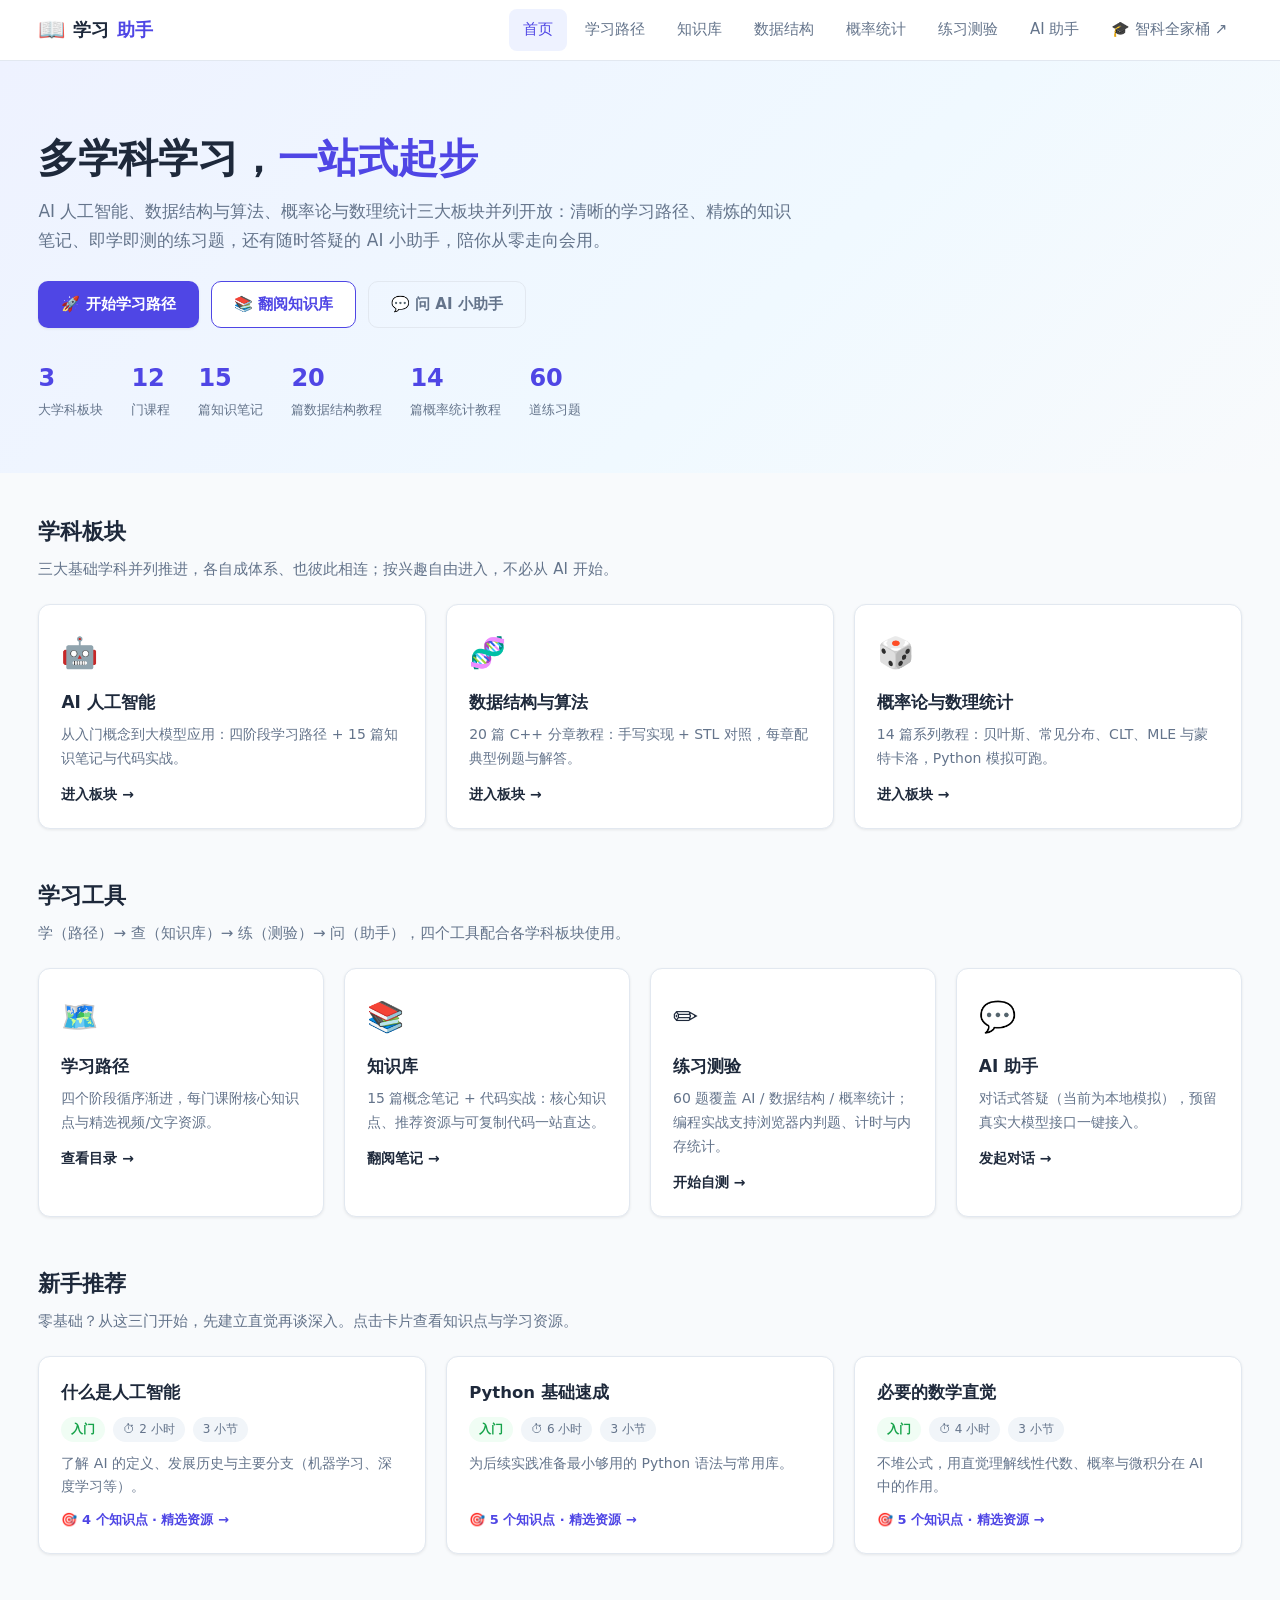
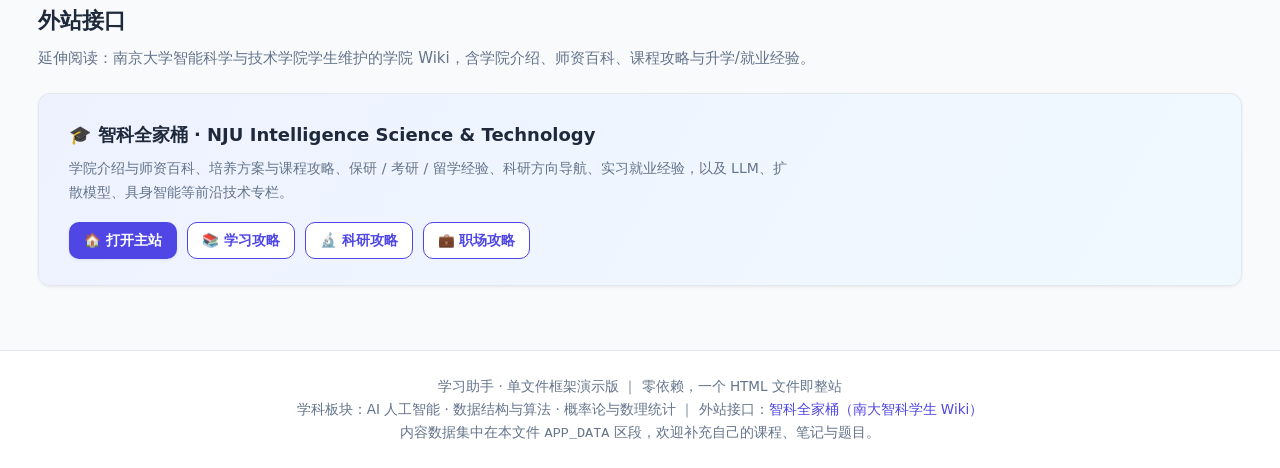
==== commit 00254bf6: "feat: 扩充题库至60题并新增编程实战模块 (v3) - 新增数据结构与概率统计共29题，优化题库筛选逻辑 - 新增6道JS编程实战题，支持Worker沙箱本地判题与成绩持久化 - 更新CHANG" ====
--- a/ai-learning.html
+++ b/ai-learning.html
@@ -3,8 +3,8 @@
 <head>
 <meta charset="UTF-8">
 <meta name="viewport" content="width=device-width, initial-scale=1.0">
-<title>AI 学习助手 · 单文件版</title>
-<meta name="description" content="一个辅助人工智能学习的单文件网站：学习路径（含核心知识点与精选视频/文字资源）、知识库、练习测验与 AI 对话助手，零依赖，浏览器直接打开即用。">
+<title>学习助手 · 单文件版</title>
+<meta name="description" content="一个多学科学习助手单文件网站：AI 人工智能、数据结构与算法、概率论与数理统计并列推进，含学习路径、知识库、练习测验与 AI 答疑助手，另附南京大学「智科全家桶」外站接口；零依赖，浏览器直接打开即用。">
 <style>
 /* ============================================================
    全局样式
@@ -46,7 +46,7 @@
 a:hover { text-decoration: underline; }
 img { max-width: 100%; }
 
-.container { width: min(1080px, 92%); margin: 0 auto; }
+.container { width: min(1360px, 94%); margin: 0 auto; }
 main { flex: 1; }
 
 /* ---------- 单文件路由视图 ---------- */
@@ -85,10 +85,10 @@
 }
 
 /* ---------- 首页 Hero ---------- */
-.hero { padding: 64px 0 48px; background: linear-gradient(135deg, var(--primary-light) 0%, #f0f9ff 60%, var(--bg) 100%); }
+.hero { padding: 72px 0 52px; background: linear-gradient(135deg, var(--primary-light) 0%, #f0f9ff 60%, var(--bg) 100%); }
 .hero h1 { font-size: clamp(28px, 5vw, 40px); line-height: 1.25; }
 .hero h1 .hl { color: var(--primary); }
-.hero p.sub { margin: 14px 0 26px; color: var(--text-secondary); font-size: 17px; max-width: 620px; }
+.hero p.sub { margin: 14px 0 26px; color: var(--text-secondary); font-size: 17px; max-width: 760px; }
 .hero-actions { display: flex; gap: 12px; flex-wrap: wrap; }
 
 .btn { display: inline-block; padding: 10px 22px; border-radius: 10px; font-size: 15px; font-weight: 600; cursor: pointer; border: 1px solid transparent; transition: all .15s ease; }
@@ -111,7 +111,7 @@
 .section-desc { color: var(--text-secondary); margin-bottom: 22px; font-size: 15px; }
 
 /* ---------- 卡片网格 ---------- */
-.grid { display: grid; gap: 18px; grid-template-columns: repeat(auto-fill, minmax(230px, 1fr)); }
+.grid { display: grid; gap: 20px; grid-template-columns: repeat(auto-fit, minmax(250px, 1fr)); }
 .card { background: var(--card-bg); border: 1px solid var(--border); border-radius: var(--radius); padding: 22px; box-shadow: var(--shadow); transition: all .18s ease; }
 .card:hover { box-shadow: var(--shadow-lg); transform: translateY(-3px); }
 .module-card { display: block; color: inherit; }
@@ -160,8 +160,15 @@
 .page-head h1 { font-size: 26px; }
 .page-head p { opacity: .85; margin-top: 6px; font-size: 15px; }
 
+/* ---------- 外站接口卡片 ---------- */
+.ext-card { display: flex; align-items: center; justify-content: space-between; gap: 18px; flex-wrap: wrap; background: linear-gradient(120deg, #eef2ff 0%, #f0f9ff 100%); border: 1px solid var(--border); border-radius: var(--radius); padding: 26px 30px; box-shadow: var(--shadow); }
+.ext-card h3 { font-size: 18px; margin-bottom: 6px; }
+.ext-card p { color: var(--text-secondary); font-size: 14px; max-width: 720px; }
+.ext-links { display: flex; gap: 10px; flex-wrap: wrap; }
+.ext-links a { white-space: nowrap; }
+
 /* ---------- 知识库 ---------- */
-.kb-layout { display: grid; grid-template-columns: 300px 1fr; gap: 24px; align-items: start; }
+.kb-layout { display: grid; grid-template-columns: 320px minmax(0, 1fr); gap: 24px; align-items: start; }
 .kb-list { display: flex; flex-direction: column; gap: 10px; }
 .kb-item { width: 100%; text-align: left; background: var(--card-bg); border: 1px solid var(--border); border-radius: 10px; padding: 14px 16px; cursor: pointer; font: inherit; color: inherit; transition: all .15s ease; }
 .kb-item:hover { border-color: var(--primary); }
@@ -311,13 +318,95 @@
   .msg { max-width: 92%; }
   .modal-card { padding: 24px 20px; }
 }
+
+/* ---------- 编程实战（浏览器判题） ---------- */
+/* 依赖站点已有 CSS 变量：--primary #4f46e5、--bg #f8fafc、--card-bg #fff、
+   --border #e2e8f0、--text #1e293b、--text-secondary #64748b、
+   --primary-light #eef2ff、--green(-light)、--red(-light)、--radius 12px、--shadow */
+.codelab { margin-top: 40px; background: var(--card-bg); border: 1px solid var(--border); border-radius: var(--radius); padding: 26px 28px; box-shadow: var(--shadow); }
+.cl-head h2 { margin: 0 0 8px; font-size: 21px; color: var(--text); }
+.cl-head p { margin: 0; color: var(--text-secondary); font-size: 14px; line-height: 1.7; }
+.cl-note { margin-top: 14px; background: #fffbeb; border: 1px solid #fde68a; color: #92400e; padding: 10px 14px; border-radius: 10px; font-size: 13.5px; line-height: 1.7; }
+
+.cl-body { display: grid; grid-template-columns: 260px 1fr; gap: 18px; align-items: start; margin-top: 18px; }
+.cl-list { min-width: 0; display: flex; flex-direction: column; gap: 10px; }
+.cl-main { min-width: 0; }
+
+/* 左侧题目按钮列 */
+.cl-prob { display: flex; flex-direction: column; gap: 5px; width: 100%; text-align: left; font: inherit; color: var(--text); background: var(--bg); border: 1px solid var(--border); border-radius: 10px; padding: 10px 12px; cursor: pointer; transition: border-color .15s ease, background .15s ease, box-shadow .15s ease; }
+.cl-prob:hover { border-color: var(--primary); }
+.cl-prob.active { border-color: var(--primary); background: var(--primary-light); box-shadow: inset 0 0 0 1px var(--primary); }
+.cl-prob-top { display: flex; align-items: center; gap: 8px; }
+.cl-prob-top .badge { flex-shrink: 0; }
+.cl-prob-idx { font-weight: 700; font-size: 13px; color: var(--primary); }
+.cl-done { margin-left: auto; font-size: 12px; font-weight: 600; color: var(--green); }
+.cl-prob-title { font-size: 14px; font-weight: 600; line-height: 1.4; }
+.cl-prob-tags { font-size: 12px; color: var(--text-secondary); }
+
+/* 标题行 + 题面 */
+.cl-title-row { display: flex; align-items: center; gap: 10px; flex-wrap: wrap; margin-bottom: 10px; }
+.cl-title-row h3 { margin: 0; font-size: 18px; color: var(--text); }
+.cl-desc { font-size: 14px; line-height: 1.8; color: var(--text); }
+.cl-desc h4 { margin: 16px 0 6px; font-size: 14.5px; color: var(--text); }
+.cl-desc p { margin: 6px 0; }
+.cl-desc a { color: var(--primary); text-decoration: none; font-weight: 600; }
+.cl-desc a:hover { text-decoration: underline; }
+.cl-desc code { background: #f1f5f9; padding: 2px 6px; border-radius: 5px; font-size: 13px; font-family: Consolas, "Courier New", monospace; }
+/* 题面 / 参考答案里的代码块：与站点一致的深色风格 */
+.cl-desc pre, .cl-sol pre { background: #0f172a; color: #e2e8f0; padding: 14px 16px; border-radius: 10px; overflow-x: auto; font-size: 13px; line-height: 1.65; margin: 0 0 6px; font-family: Consolas, "Courier New", monospace; }
+.cl-desc pre code, .cl-sol pre code { background: none; color: inherit; padding: 0; font-size: inherit; }
+
+/* 代码编辑器 */
+.cl-editor-wrap { margin-top: 14px; border: 1px solid var(--border); border-radius: 10px; overflow: hidden; transition: box-shadow .15s ease, border-color .15s ease; }
+.cl-editor-wrap:focus-within { border-color: var(--primary); box-shadow: 0 0 0 3px rgba(79, 70, 229, .18); }
+.cl-editor-bar { display: flex; align-items: center; justify-content: space-between; gap: 10px; background: #0f172a; color: #e2e8f0; padding: 7px 12px; font-size: 12.5px; font-family: Consolas, "Courier New", monospace; }
+.cl-editor-bar .btn-ghost { color: #cbd5e1; border-color: #334155; background: transparent; }
+.cl-editor-bar .btn-ghost:hover { color: #fff; background: #1e293b; }
+#clEditor { display: block; width: 100%; box-sizing: border-box; min-height: 240px; resize: vertical; background: #0f172a; color: #e2e8f0; border: 0; outline: none; padding: 12px 14px; font-family: Consolas, "Courier New", monospace; font-size: 13.5px; line-height: 1.65; tab-size: 2; }
+
+/* 操作行 + 状态 + 参考答案 */
+.cl-actions { display: flex; align-items: center; gap: 12px; flex-wrap: wrap; margin-top: 14px; }
+.cl-status { font-size: 14px; font-weight: 700; color: var(--text-secondary); }
+.cl-status.ok { color: #16a34a; }
+.cl-status.no { color: #dc2626; }
+.cl-sol { margin-top: 14px; border: 1px dashed var(--border); border-radius: 10px; background: var(--bg); }
+.cl-sol summary { cursor: pointer; user-select: none; padding: 10px 14px; font-size: 13.5px; font-weight: 600; color: var(--text); }
+.cl-sol[open] summary { border-bottom: 1px dashed var(--border); }
+.cl-sol > div { padding: 12px 14px; }
+
+/* 判题结果 */
+.cl-results { display: flex; flex-direction: column; gap: 6px; margin-top: 14px; }
+.cl-summary { font-size: 13.5px; font-weight: 600; color: var(--text); background: var(--bg); border: 1px solid var(--border); border-radius: 8px; padding: 8px 12px; }
+.cl-row { display: grid; grid-template-columns: 28px 1fr 1fr 1fr 72px 28px; gap: 8px; align-items: center; background: var(--card-bg); border: 1px solid var(--border); border-radius: 8px; padding: 6px 10px; font-size: 12.5px; font-family: Consolas, "Courier New", monospace; }
+.cl-idx { color: var(--text-secondary); font-weight: 700; text-align: center; }
+.cl-cell { overflow: hidden; text-overflow: ellipsis; white-space: nowrap; color: var(--text); }
+.cl-ms { text-align: right; color: var(--text-secondary); font-variant-numeric: tabular-nums; }
+.cl-mark { text-align: center; font-weight: 700; }
+.cl-row.pass { border-color: #bbf7d0; background: var(--green-light); }
+.cl-row.pass .cl-mark { color: var(--green); }
+.cl-row.fail { border-color: #fecaca; background: var(--red-light); }
+.cl-row.fail .cl-mark { color: var(--red); }
+
+/* 响应式 */
+@media (max-width: 860px) {
+  .cl-body { grid-template-columns: 1fr; }
+  .codelab { padding: 20px 18px; }
+}
+@media (max-width: 640px) {
+  .cl-row { grid-template-columns: 24px 1fr 1fr 1fr 24px; }
+  .cl-ms { display: none; }
+}
+@media (max-width: 480px) {
+  .cl-row { grid-template-columns: 24px 1fr 1fr 24px; }
+  .cl-expect { display: none; }
+}
 </style>
 </head>
 <body data-page="home">
 
 <header class="site-header">
   <div class="container nav">
-    <a class="brand" href="#/home"><span class="logo">🤖</span>AI 学习<span class="brand-sub">助手</span></a>
+    <a class="brand" href="#/home"><span class="logo">📖</span>学习<span class="brand-sub">助手</span></a>
     <button class="nav-toggle" aria-label="菜单" id="navToggle">☰</button>
     <ul class="nav-links" id="navLinks">
       <li><a href="#/home" data-route="home" class="active">首页</a></li>
@@ -327,6 +416,7 @@
       <li><a href="#/prob" data-route="prob">概率统计</a></li>
       <li><a href="#/quiz" data-route="quiz">练习测验</a></li>
       <li><a href="#/chat" data-route="chat">AI 助手</a></li>
+      <li><a href="https://njuis-students.github.io/" target="_blank" rel="noopener noreferrer" title="南京大学智能科学与技术学院 · 智科全家桶（外站，新窗口打开）">🎓 智科全家桶 ↗</a></li>
     </ul>
   </div>
 </header>
@@ -337,13 +427,15 @@
   <section class="view active" id="view-home">
     <div class="hero">
       <div class="container">
-        <h1>人工智能学习，<span class="hl">从这里起步</span></h1>
-        <p class="sub">清晰的学习路径、精炼的知识笔记、即学即测的练习题，还有随时答疑的 AI 学习助手——四合一，陪你从零走向会用。</p>
+        <h1>多学科学习，<span class="hl">一站式起步</span></h1>
+        <p class="sub">AI 人工智能、数据结构与算法、概率论与数理统计三大板块并列开放：清晰的学习路径、精炼的知识笔记、即学即测的练习题，还有随时答疑的 AI 小助手，陪你从零走向会用。</p>
         <div class="hero-actions">
           <a class="btn btn-primary" href="#/courses">🚀 开始学习路径</a>
-          <a class="btn btn-outline" href="#/chat">💬 问 AI 助手</a>
+          <a class="btn btn-outline" href="#/knowledge">📚 翻阅知识库</a>
+          <a class="btn btn-ghost" href="#/chat">💬 问 AI 小助手</a>
         </div>
         <div class="stats-row">
+          <div class="stat"><div class="num">3</div><div class="label">大学科板块</div></div>
           <div class="stat"><div class="num" id="statCourses">–</div><div class="label">门课程</div></div>
           <div class="stat"><div class="num" id="statArticles">–</div><div class="label">篇知识笔记</div></div>
           <div class="stat"><div class="num" id="statDs">–</div><div class="label">篇数据结构教程</div></div>
@@ -354,8 +446,34 @@
     </div>
     <section class="section">
       <div class="container">
-        <h2 class="section-title">六大模块</h2>
-        <p class="section-desc">学（路径）→ 查（知识库）→ 练（测验）→ 问（助手），外加数据结构（C++）与概率统计两大基础板块。</p>
+        <h2 class="section-title">学科板块</h2>
+        <p class="section-desc">三大基础学科并列推进，各自成体系、也彼此相连；按兴趣自由进入，不必从 AI 开始。</p>
+        <div class="grid">
+          <a class="card module-card" href="#/courses">
+            <div class="icon">🤖</div>
+            <h3>AI 人工智能</h3>
+            <p>从入门概念到大模型应用：四阶段学习路径 + 15 篇知识笔记与代码实战。</p>
+            <div class="go">进入板块 →</div>
+          </a>
+          <a class="card module-card" href="#/ds">
+            <div class="icon">🧬</div>
+            <h3>数据结构与算法</h3>
+            <p>20 篇 C++ 分章教程：手写实现 + STL 对照，每章配典型例题与解答。</p>
+            <div class="go">进入板块 →</div>
+          </a>
+          <a class="card module-card" href="#/prob">
+            <div class="icon">🎲</div>
+            <h3>概率论与数理统计</h3>
+            <p>14 篇系列教程：贝叶斯、常见分布、CLT、MLE 与蒙特卡洛，Python 模拟可跑。</p>
+            <div class="go">进入板块 →</div>
+          </a>
+        </div>
+      </div>
+    </section>
+    <section class="section">
+      <div class="container">
+        <h2 class="section-title">学习工具</h2>
+        <p class="section-desc">学（路径）→ 查（知识库）→ 练（测验）→ 问（助手），四个工具配合各学科板块使用。</p>
         <div class="grid">
           <a class="card module-card" href="#/courses">
             <div class="icon">🗺️</div>
@@ -369,22 +487,10 @@
             <p>15 篇概念笔记 + 代码实战：核心知识点、推荐资源与可复制代码一站直达。</p>
             <div class="go">翻阅笔记 →</div>
           </a>
-          <a class="card module-card" href="#/ds">
-            <div class="icon">🧬</div>
-            <h3>数据结构与算法</h3>
-            <p>20 篇 C++ 教程：手写实现 + STL 对照，每章配典型例题与解答。</p>
-            <div class="go">开始学习 →</div>
-          </a>
-          <a class="card module-card" href="#/prob">
-            <div class="icon">🎲</div>
-            <h3>概率论与数理统计</h3>
-            <p>14 篇：贝叶斯、常见分布、CLT、MLE 与蒙特卡洛，Python 模拟可跑。</p>
-            <div class="go">开始学习 →</div>
-          </a>
           <a class="card module-card" href="#/quiz">
             <div class="icon">✏️</div>
             <h3>练习测验</h3>
-            <p>31 题分入门 / 进阶 / 挑战三级，含代码阅读题，即时判分并给出解析。</p>
+            <p>60 题覆盖 AI / 数据结构 / 概率统计；编程实战支持浏览器内判题、计时与内存统计。</p>
             <div class="go">开始自测 →</div>
           </a>
           <a class="card module-card" href="#/chat">
@@ -403,6 +509,24 @@
         <div class="grid" id="featuredCourses"></div>
       </div>
     </section>
+    <section class="section">
+      <div class="container">
+        <h2 class="section-title">外站接口</h2>
+        <p class="section-desc">延伸阅读：南京大学智能科学与技术学院学生维护的学院 Wiki，含学院介绍、师资百科、课程攻略与升学/就业经验。</p>
+        <div class="ext-card">
+          <div>
+            <h3>🎓 智科全家桶 · NJU Intelligence Science &amp; Technology</h3>
+            <p>学院介绍与师资百科、培养方案与课程攻略、保研 / 考研 / 留学经验、科研方向导航、实习就业经验，以及 LLM、扩散模型、具身智能等前沿技术专栏。</p>
+          </div>
+          <div class="ext-links">
+            <a class="btn btn-primary btn-sm" href="https://njuis-students.github.io/" target="_blank" rel="noopener noreferrer">🏠 打开主站</a>
+            <a class="btn btn-outline btn-sm" href="https://njuis-students.github.io/2-%E5%AD%A6%E4%B9%A0%E7%AF%87/1-%E5%9F%B9%E5%85%BB%E6%96%B9%E6%A1%88/1-%E5%9F%B9%E5%85%BB%E6%96%B9%E6%A1%88.html" target="_blank" rel="noopener noreferrer">📚 学习攻略</a>
+            <a class="btn btn-outline btn-sm" href="https://njuis-students.github.io/3-%E7%A7%91%E7%A0%94%E7%AF%87/1-%E7%A7%91%E7%A0%94%E6%A6%82%E8%A7%88/1-%E7%A7%91%E7%A0%94%E6%A6%82%E8%A7%88.html" target="_blank" rel="noopener noreferrer">🔬 科研攻略</a>
+            <a class="btn btn-outline btn-sm" href="https://njuis-students.github.io/4-%E8%81%8C%E5%9C%BA%E7%AF%87/2-%E5%B0%B1%E4%B8%9A%E6%8C%87%E5%8D%97/1-%E5%BC%95%E8%A8%80.html" target="_blank" rel="noopener noreferrer">💼 职场攻略</a>
+          </div>
+        </div>
+      </div>
+    </section>
   </section>
 
   <!-- ============ 视图：学习路径 ============ -->
@@ -469,12 +593,12 @@
     <div class="page-head">
       <div class="container">
         <h1>✏️ 练习测验</h1>
-        <p>三级难度分级闯关，含代码阅读题。用筛选按钮按难度练习，全部完成后查看各级得分。</p>
+        <p>覆盖 AI、数据结构、概率统计三大板块。「全部」按题号顺序练习，也可按难度筛选；页面下方还有浏览器判题的编程实战。</p>
       </div>
     </div>
     <div class="container">
       <div class="toolbar">
-        <div><strong>AI 分级测验</strong>　<span class="badge gray" id="quizTotal">共 – 题</span></div>
+        <div><strong>综合分级测验</strong>　<span class="badge gray" id="quizTotal">共 – 题</span></div>
         <div class="tier-filters" id="quizFilters">
           <button class="chip active" data-f="all" type="button">全部</button>
           <button class="chip" data-f="入门" type="button">🟢 入门</button>
@@ -492,6 +616,31 @@
         <button class="btn btn-primary js-restart" type="button">↺ 再做一遍</button>
         <a class="btn btn-outline" href="#/knowledge">去知识库复习</a>
       </div>
+      <!-- 编程实战（浏览器判题） -->
+      <div class="codelab" id="codelab">
+        <div class="cl-head">
+          <h2>💻 编程实战 · 浏览器判题</h2>
+          <p>代码在你的浏览器本地执行（Worker 沙箱），逐测试点判定对错并记录耗时与内存，无需后端。语言为 JavaScript——算法思路与 C++ / Python 完全通用，学会套路即可平移。</p>
+        </div>
+        <div class="cl-note" id="clNote" hidden>⚠ 当前环境不支持沙箱 Worker，已切换为主线程执行：正常代码不受影响，但死循环会卡住页面；建议用 Chrome/Edge 或经本地服务器访问。</div>
+        <div class="cl-body">
+          <aside class="cl-list" id="clList" aria-label="题目列表"></aside>
+          <div class="cl-main">
+            <div class="cl-title-row"><h3 id="clTitle"></h3><span id="clMeta"></span></div>
+            <div class="cl-desc" id="clDesc"></div>
+            <div class="cl-editor-wrap">
+              <div class="cl-editor-bar"><span>main.js</span><button class="btn btn-ghost btn-sm" id="clReset" type="button">↺ 重置代码</button></div>
+              <textarea id="clEditor" spellcheck="false" autocapitalize="off" autocomplete="off"></textarea>
+            </div>
+            <div class="cl-actions">
+              <button class="btn btn-primary" id="clRun" type="button">▶ 运行并判题</button>
+              <span class="cl-status" id="clStatus"></span>
+              <details class="cl-sol" id="clSol"><summary>📖 查看参考答案</summary><div id="clSolBody"></div></details>
+            </div>
+            <div class="cl-results" id="clResults"></div>
+          </div>
+        </div>
+      </div>
     </div>
   </section>
 
@@ -503,7 +652,7 @@
           <div class="who">
             <div class="avatar">🤖</div>
             <div>
-              <div>AI 学习助手</div>
+              <div>AI 答疑助手</div>
               <div class="st-text"><span class="status-dot"></span>在线 · 当前为本地模拟回复（本文件底部 CONFIG 可接入真实 API）</div>
             </div>
           </div>
@@ -528,7 +677,8 @@
 </main>
 
 <footer class="site-footer">
-  <div class="container">AI 学习助手 · 单文件框架演示版 ｜ 零依赖，一个 HTML 文件即整站<br>
+  <div class="container">学习助手 · 单文件框架演示版 ｜ 零依赖，一个 HTML 文件即整站<br>
+  学科板块：AI 人工智能 · 数据结构与算法 · 概率论与数理统计 ｜ 外站接口：<a href="https://njuis-students.github.io/" target="_blank" rel="noopener noreferrer">智科全家桶（南大智科学生 Wiki）</a><br>
   内容数据集中在本文件 <code>APP_DATA</code> 区段，欢迎补充自己的课程、笔记与题目。</div>
 </footer>
 
@@ -4052,11 +4202,47 @@
       explain: '机器学习的本质是从数据中学习模式与规律，而不是靠人工穷举规则。'
     },
     {
+      q: '神经网络中激活函数（如 ReLU）的核心作用是？',
+      level: '入门', cat: '深度学习',
+      options: [
+        '防止内存溢出',
+        '引入非线性，否则多层网络等价于一层线性变换',
+        '让梯度变大，加速收敛',
+        '减少模型参数量'
+      ],
+      answer: 1,
+      explain: '线性变换无论叠加多少层，结果仍是线性变换；只有加入非线性激活，多层网络才具备拟合复杂函数的能力，"深度"才有意义。'
+    },
+    {
       q: '识别垃圾邮件（是/否垃圾）属于什么任务？',
       level: '入门', cat: 'ML 基础',
       options: ['回归', '聚类', '分类', '降维'],
       answer: 2,
       explain: '输出是离散标签（垃圾 / 正常），这是典型的二分类问题。预测连续数值才是回归。'
+    },
+    {
+      q: '需要频繁地「按下标随机访问第 i 个元素」，应优先选择哪种结构？',
+      level: '入门', cat: '线性结构',
+      options: [
+        '单链表：从头顺着数就行',
+        '数组：连续内存，可直接按地址计算定位',
+        '两者一样快',
+        '栈：后进先出天然适合'
+      ],
+      answer: 1,
+      explain: '数组元素连续存放，第 i 个元素地址 = 首地址 + i × 元素大小，O(1) 直达；链表结点分散在内存各处，只能从头沿指针逐个数，O(n)。详见站内章节《数组与动态数组》与《单链表》。'
+    },
+    {
+      q: '编辑器的「撤销（Ctrl+Z）」功能，最适合用哪种数据结构实现？',
+      level: '入门', cat: '栈与队列',
+      options: [
+        '队列（先进先出）',
+        '栈（后进先出）',
+        '二叉树',
+        '哈希表'
+      ],
+      answer: 1,
+      explain: '撤销总是撤销「最近一次」操作，正是后进先出（LIFO）的栈：操作依次入栈，撤销即弹栈。同类应用还有括号匹配与函数调用栈。详见站内章节《栈》。'
     },
     {
       q: '关于"过拟合"，下列说法正确的是？',
@@ -4083,6 +4269,18 @@
       explain: 'LLM 预训练是自监督的下一词预测任务；直接回答提问的能力是指令微调阶段学来的。'
     },
     {
+      q: '图的广度优先搜索（BFS）应借助哪种数据结构管理「待访问」结点？',
+      level: '入门', cat: '栈与队列',
+      options: [
+        '栈',
+        '队列',
+        '堆',
+        '并查集'
+      ],
+      answer: 1,
+      explain: 'BFS 按「离起点由近到远」逐层扩展，需要先进先出（FIFO）的队列；栈对应的是深度优先搜索（DFS）。详见站内章节《队列与循环队列》与《图》。'
+    },
+    {
       q: 'Transformer 架构最核心的机制是？',
       level: '进阶', cat: '大模型',
       options: ['循环结构 RNN', '卷积核', '自注意力机制', '决策树分裂'],
@@ -4109,6 +4307,30 @@
       explain: '梯度指示损失增大最快的方向，参数沿梯度反方向更新即可逐步降低损失。'
     },
     {
+      q: '同时掷两枚均匀骰子，点数之和的期望是？',
+      level: '入门', cat: '数字特征',
+      options: [
+        '6',
+        '7',
+        '7.5',
+        '12'
+      ],
+      answer: 1,
+      explain: '期望具有线性性：E(X+Y) = E(X) + E(Y)，与两者是否独立无关。单枚骰子期望 (1+2+…+6)/6 = 3.5，故和的期望 = 3.5 + 3.5 = 7。详见站内章节《期望、方差与协方差》。'
+    },
+    {
+      q: '同时抛两枚均匀硬币，恰好「一正一反」的概率是？',
+      level: '入门', cat: '随机事件',
+      options: [
+        '1/4',
+        '1/3',
+        '1/2',
+        '3/4'
+      ],
+      answer: 2,
+      explain: '样本空间共 4 个等可能结果：正正、正反、反正、反反，其中一正一反占 2 个，P = 2/4 = 1/2。注意不是「3 种结果各 1/3」——它们并不等可能。详见站内章节《随机性与样本空间》。'
+    },
+    {
       q: '关于 Prompt 设计，下列做法不推荐的是？',
       level: '入门', cat: '提示词',
       options: [
@@ -4121,6 +4343,18 @@
       explain: '含糊的指令会导致不稳定、跑题的输出。好 Prompt 的关键恰恰是明确任务、格式与边界。'
     },
     {
+      q: '对一个含 n 个元素的序列做二分查找，前提条件是？',
+      level: '入门', cat: '查找与排序',
+      options: [
+        '元素个数必须是 2 的幂',
+        '序列必须有序，且支持随机访问（如数组）',
+        '元素必须都是整数',
+        '序列必须用链表存储'
+      ],
+      answer: 1,
+      explain: '二分依赖「看中间元素就能丢弃一半」，因此需要有序 + O(1) 随机访问；无序序列要先排序，链表不支持下标直达。详见站内章节《查找：线性与二分》。'
+    },
+    {
       q: '在类别严重不平衡的数据集上，哪个指标最容易产生误导？',
       level: '进阶', cat: '评估指标',
       options: ['准确率（Accuracy）', '召回率', 'ROC-AUC', '精确率'],
@@ -4147,6 +4381,18 @@
       explain: '卷积核滑窗共享权重，用少量参数捕捉局部模式且天然支持平移不变，这是 CNN 统治视觉领域的根基。'
     },
     {
+      q: '反向传播（backpropagation）在数学上本质是？',
+      level: '进阶', cat: '深度学习',
+      options: [
+        '对每层权重随机微调',
+        '链式法则沿计算图逐层求损失对各参数的梯度',
+        '把前向计算倒着再算一遍取平均',
+        '一种防止过拟合的正则化技术'
+      ],
+      answer: 1,
+      explain: '损失是嵌套的复合函数，反向传播按链式法则从输出层向输入层逐层传递局部梯度，一次反向就能得到所有参数的梯度，远快于逐参数数值求导。'
+    },
+    {
       q: 'Prompt / RAG / 微调的选型经验法则是？',
       level: '进阶', cat: 'LLM 应用',
       options: [
@@ -4159,6 +4405,30 @@
       explain: '按成本从低到高逐层升级：Prompt 几乎免费；RAG 补知识；微调补能力与风格。多数问题第一步就能解决。'
     },
     {
+      q: '两个不同的键被哈希函数映射到同一个槽位（冲突），下列哪项不是常见的解决思路？',
+      level: '进阶', cat: '哈希表',
+      options: [
+        '链地址法：同一槽位用链表串起来',
+        '开放寻址法：冲突就探测下一个空位',
+        '把哈希表整体改用链表实现',
+        '装填因子过大时扩容并重新哈希'
+      ],
+      answer: 2,
+      explain: '链地址法、开放寻址（线性/平方探测）与扩容再哈希都是标准手段；把哈希表改成链表查找会退化成 O(n)，就失去了哈希的意义。详见站内章节《哈希表》。'
+    },
+    {
+      q: '对一棵合法的二叉搜索树（BST）做中序遍历，得到的序列是？',
+      level: '进阶', cat: '树与BST',
+      options: [
+        '按层从左到右排列',
+        '升序排列',
+        '降序排列',
+        '顺序随机但可复原'
+      ],
+      answer: 1,
+      explain: 'BST 满足「左 < 根 < 右」，中序遍历恰按 左→根→右 访问，结果必然升序——这也是验证 BST 合法性、求第 k 小元素的标准做法。详见站内章节《二叉搜索树 BST》。'
+    },
+    {
       q: '上面的代码输出什么？',
       code: 'x = [1, 2, 3]\ny = [i * 2 for i in x]\nprint(sum(y))',
       level: '入门', cat: 'Python 代码',
@@ -4167,6 +4437,18 @@
       explain: '列表推导把每个元素翻倍得到 [2, 4, 6]，再求和得 12。'
     },
     {
+      q: '两枚均匀硬币先后抛掷（互不影响），两枚都是正面的概率是？',
+      level: '入门', cat: '随机事件',
+      options: [
+        '1/2',
+        '1/3',
+        '1/4',
+        '1/8'
+      ],
+      answer: 2,
+      explain: '事件独立时 P(AB) = P(A)·P(B) = 1/2 × 1/2 = 1/4。独立意味着第二枚的结果不随第一枚改变。详见站内章节《条件概率与贝叶斯》。'
+    },
+    {
       q: '上面的代码输出什么？',
       code: 'd = {"a": 1}\nprint(d.get("b", 0))',
       level: '入门', cat: 'Python 代码',
@@ -4182,6 +4464,18 @@
       explain: '嵌入让"意思相近"变成"向量距离相近"，是语义检索与 RAG 的地基。'
     },
     {
+      q: '在无权图上求「从起点到各点的最少边数」，最合适的算法是？',
+      level: '进阶', cat: '图',
+      options: [
+        'DFS（深度优先）',
+        'BFS（广度优先）',
+        'Dijkstra 算法',
+        '拓扑排序'
+      ],
+      answer: 1,
+      explain: 'BFS 逐层扩展，第一次到达某点时经过的边数一定最少，天然解决无权最短路；Dijkstra 是它向带（非负）权图的推广。详见站内章节《图》。'
+    },
+    {
       q: '上面的代码输出什么？',
       code: 'import numpy as np\na = np.ones((3, 4))\nprint(a.shape)',
       level: '入门', cat: 'Python 代码',
@@ -4204,6 +4498,30 @@
       explain: 'token 可以是词、子词或字符片段；计费与上下文长度都按 token 算。'
     },
     {
+      q: '抛 10 次均匀硬币，正面次数 X 服从二项分布 B(10, 1/2)，E(X) = ？',
+      level: '进阶', cat: '常见分布',
+      options: [
+        '2.5',
+        '5',
+        '√10 / 2',
+        '10'
+      ],
+      answer: 1,
+      explain: '二项分布 B(n, p) 的期望 E(X) = np = 10 × 1/2 = 5。用期望线性性看，就是 10 次「单次期望 0.5」相加。详见站内章节《随机变量与常见分布》。'
+    },
+    {
+      q: '随机变量 X 服从正态分布 N(μ, σ²)，X 落在 [μ-2σ, μ+2σ] 内的概率约为？',
+      level: '进阶', cat: '常见分布',
+      options: [
+        '68%',
+        '80%',
+        '95%',
+        '99.7%'
+      ],
+      answer: 2,
+      explain: '正态分布 3σ 原则：±1σ ≈ 68%，±2σ ≈ 95%，±3σ ≈ 99.7%。质检与异常检测里「超出 2σ 就报警」用的就是它。详见站内章节《随机变量与常见分布》。'
+    },
+    {
       q: '一段标准训练循环中，??? 处应填？',
       code: 'for epoch in range(10):\n    pred = model(X)\n    loss = loss_fn(pred, y)\n    ???\n    loss.backward()\n    opt.step()',
       level: '进阶', cat: '训练流程',
@@ -4212,6 +4530,18 @@
       explain: 'backward 前必须清空上一轮梯度，否则梯度会错误累积。详见站内笔记《最小 PyTorch 训练循环》。'
     },
     {
+      q: '朴素递归斐波那契 fib(n) 的时间复杂度高达 O(2^n)，主要原因是？',
+      level: '进阶', cat: '递归与分治',
+      options: [
+        '递归调用本身有固定开销',
+        '大量重叠子问题被反复计算',
+        '函数调用栈太深导致溢出',
+        '返回值太大发生数值溢出'
+      ],
+      answer: 1,
+      explain: '递归展开成树后 fib(k) 被重复计算成千上万次；加一个数组缓存结果（记忆化）即可降到 O(n)——典型的空间换时间。详见站内章节《递归与分治》。'
+    },
+    {
       q: '分类任务使用 CrossEntropyLoss 时，模型输出应为？',
       level: '进阶', cat: '训练流程',
       options: ['未做 softmax 的原始分数（logits）', 'softmax 之后的概率', '一个标量', '经过 sigmoid 的结果'],
@@ -4219,11 +4549,35 @@
       explain: 'CrossEntropyLoss 内部已含 LogSoftmax，再手动 softmax 是重复计算且损害数值稳定性。'
     },
     {
+      q: '关于 KL 散度与交叉熵，下列说法正确的是？',
+      level: '进阶', cat: '信息论',
+      options: [
+        'KL(p‖q) = KL(q‖p)，方向无所谓',
+        '固定真实分布 p 时，最小化交叉熵 H(p,q) 与最小化 KL(p‖q) 等价',
+        '交叉熵永远等于熵 H(p)',
+        'KL 散度可以取负值'
+      ],
+      answer: 1,
+      explain: 'H(p, q) = H(p) + KL(p‖q)：p 固定时 H(p) 是常数，所以训练分类器最小化交叉熵就是在最小化 KL 散度。另外 KL(p‖q) ≠ KL(q‖p)（不对称），且恒有 KL ≥ 0。详见站内章节《交叉熵、KL 散度与生成模型》。'
+    },
+    {
       q: 'LoRA 微调的核心思想是？',
       level: '进阶', cat: '微调',
       options: ['解冻全部参数重训', '冻结原权重，只训练一对小的低秩矩阵', '删掉多余的层', '把模型量化到 4-bit'],
       answer: 1,
       explain: '低秩适配把可训练参数量降到原模型的千分之几，单卡也能微调大模型。'
+    },
+    {
+      q: '向含 n 个元素的二叉堆中插入一个元素，时间复杂度是？',
+      level: '进阶', cat: '堆与优先队列',
+      options: [
+        'O(1)',
+        'O(log n)',
+        'O(n)',
+        'O(n log n)'
+      ],
+      answer: 1,
+      explain: '插入先放到末尾再「上浮」，至多交换树高次，即 O(log n)；取堆顶 O(1)，弹出（下沉）同样 O(log n)。详见站内章节《堆与优先队列》。'
     },
     {
       q: '上面的代码输出什么？',
@@ -4234,6 +4588,18 @@
       explain: '广播：b 的每一列加到 a 的 3 列上，结果保持 (2, 3)。'
     },
     {
+      q: '两个随机变量的协方差为 0，可以得出的结论是？',
+      level: '进阶', cat: '数字特征',
+      options: [
+        '两者一定相互独立',
+        '两者没有线性相关关系，但不一定独立',
+        '两者一定正相关',
+        '两者的方差都为 0'
+      ],
+      answer: 1,
+      explain: '协方差只刻画「线性」关联。例如 X 取值 [-1,1] 时，X 与 X² 的协方差为 0 却明显不独立。只有联合分布为正态时，「不相关」才等价于「独立」。详见站内章节《期望、方差与协方差》。'
+    },
+    {
       q: 'RAG 系统检索质量差会拉低回答，下列哪项不能改善检索？',
       level: '进阶', cat: 'LLM 应用',
       options: ['查询改写', '更换更强的嵌入模型', '加一步重排序（rerank）', '调高生成温度'],
@@ -4241,6 +4607,18 @@
       explain: '温度只影响生成采样，与召回哪几段文档无关。'
     },
     {
+      q: '下列排序算法中，属于「稳定排序」的是？',
+      level: '进阶', cat: '查找与排序',
+      options: [
+        '快速排序',
+        '堆排序',
+        '归并排序',
+        '选择排序'
+      ],
+      answer: 2,
+      explain: '稳定性 = 相等元素排序后保持原有先后顺序。归并排序合并时优先取左半，故稳定；快排、堆排、选择排序的跨距离交换都会破坏稳定性。详见站内章节《排序算法》。'
+    },
+    {
       q: '序列长度为 n 的自注意力，其注意力矩阵的计算复杂度约为？',
       level: '挑战', cat: '大模型原理',
       options: ['O(n)', 'O(n log n)', 'O(n²)', 'O(2^n)'],
@@ -4248,11 +4626,35 @@
       explain: '每个位置都要与其他所有位置算相关性，n×n 的注意力矩阵正是长上下文成本高的根源。'
     },
     {
+      q: '某病发病率 1%。检测灵敏度 99%（患者 99% 呈阳性），健康人 5% 误报。某人检测呈阳性，他真正患病的概率约为？',
+      level: '进阶', cat: '贝叶斯',
+      options: [
+        '99%',
+        '95%',
+        '约 50%',
+        '约 16.7%'
+      ],
+      answer: 3,
+      explain: '贝叶斯公式：P(病|阳) = 0.01×0.99 / (0.01×0.99 + 0.99×0.05) ≈ 0.0099 / 0.0594 ≈ 16.7%。先验（发病率）很低时，阳性结果里假阳性占大头——这正是贝叶斯思维的威力。详见站内章节《条件概率与贝叶斯》。'
+    },
+    {
       q: '推理时的 KV Cache 是用什么换什么？',
       level: '挑战', cat: '推理优化',
       options: ['用显存换计算：缓存历史 token 的 K/V 避免重复计算', '用磁盘换内存', '用延迟换带宽', '用量化换精度'],
       answer: 0,
       explain: '自回归生成中历史 token 的 Key/Value 不变，缓存后每步只需算新 token，代价是显存占用随上下文增长。'
+    },
+    {
+      q: '中心极限定理（CLT）说的是？',
+      level: '进阶', cat: '极限定理',
+      options: [
+        '样本量够大时，样本本身服从原分布',
+        '大量独立同分布随机变量之和（或均值）近似服从正态分布，与原分布形态无关',
+        '样本均值一定等于总体均值',
+        '大样本条件下方差趋于 0'
+      ],
+      answer: 1,
+      explain: '无论总体是均匀、指数还是二项，只要独立同分布、方差有限，n 足够大时其均值的分布就近似正态——这是假设检验与置信区间能「正态化处理」的根基。详见站内章节《大数定律与中心极限》。'
     },
     {
       q: '这段训练代码的问题在哪？',
@@ -4263,6 +4665,18 @@
       explain: '正确顺序：zero_grad → 前向 → backward → step。把 zero_grad 放在 backward 之后会抹掉本轮梯度。对应站内笔记《PyTorch 常见报错调试清单》。'
     },
     {
+      q: '用快慢指针判断链表是否有环：慢指针每次走 1 步、快指针每次走 2 步。链表有环时它们必然相遇，是因为？',
+      level: '挑战', cat: '链表',
+      options: [
+        '两者速度相同，迟早撞上',
+        '进入环后两者相对速度为 1，距离每步缩短 1，迟早追上',
+        '快指针会主动停下来等慢指针',
+        '环的长度必为偶数'
+      ],
+      answer: 1,
+      explain: '进环后可视为「快在环上以速度差 1 追慢」，两者距离每步减 1，最多绕环一圈必然相遇——这正是算法正确性的核心。详见站内章节《单链表》。'
+    },
+    {
       q: '困惑度（Perplexity）的常见定义与解读是？',
       level: '挑战', cat: '评估指标',
       options: ['平均交叉熵损失取 exp，越小越好', '损失之和，越小越差', '准确率的平方', '生成速度，越小越快'],
@@ -4270,6 +4684,18 @@
       explain: 'PPL = exp(平均 token 级交叉熵)，直觉是"模型平均在多少个词里犹豫"，越低语言建模越好。'
     },
     {
+      q: '实现 get / put 都是 O(1) 的 LRU 缓存，标准做法是组合哪两种结构？',
+      level: '挑战', cat: '哈希表',
+      options: [
+        '数组 + 二分查找',
+        '哈希表 + 双向链表',
+        '堆 + 队列',
+        '红黑树 + 栈'
+      ],
+      answer: 1,
+      explain: '哈希表 O(1) 定位结点，双向链表 O(1) 维护「最近使用」顺序：命中/写入移到头部，淘汰删尾部。单向链表不够用——删除尾结点需要前驱。详见站内章节《哈希表》。'
+    },
+    {
       q: '大模型的 BPE 分词主要解决什么问题？',
       level: '挑战', cat: '大模型原理',
       options: ['模型体积压缩', '让罕见词 / 任意文本都能被切成有限的子词单元', '加速矩阵乘法', '固定词表永远不变'],
@@ -4277,6 +4703,18 @@
       explain: 'BPE 从字符出发按频率合并子词，词表有限但能表示任意文本——这也是很多"怪异输出"的源头。'
     },
     {
+      q: '用单位正方形内随机撒点的方法估计 π，若想把精度提高一位小数（误差缩小 10 倍），样本量大约需要？',
+      level: '挑战', cat: '蒙特卡洛',
+      options: [
+        '扩大 10 倍',
+        '扩大约 100 倍',
+        '扩大约 1000 倍',
+        '不变，多测几次取平均即可'
+      ],
+      answer: 1,
+      explain: '蒙特卡洛误差按 O(1/√N) 收敛：误差缩小 10 倍，N 需要扩大 10² = 100 倍。收敛慢是蒙特卡洛方法的主要短板。详见站内章节《蒙特卡洛方法》。'
+    },
+    {
       q: '梯度累积（gradient accumulation）的主要用途是？',
       level: '挑战', cat: '训练流程',
       options: ['显存不够时模拟更大的 batch', '加速单批计算', '减少模型参数', '替代学习率调度'],
@@ -4284,6 +4722,18 @@
       explain: '多个小批的梯度累加后再 step，等效大 batch 训练，代价是步数变慢。'
     },
     {
+      q: '从 10 亿个元素中找出最大的 100 个（内存只够装 100 个），最合适的方法是？',
+      level: '挑战', cat: '堆与优先队列',
+      options: [
+        '全部读入排序后取前 100',
+        '维护大小为 100 的最小堆，元素逐个流入',
+        '维护大小为 100 的最大堆',
+        '先哈希分桶再逐桶排序'
+      ],
+      answer: 1,
+      explain: '最小堆保住「当前最大 100 个」：新元素比堆顶大就替换并下沉。时间 O(n log k)、空间 O(k)，可单趟流式处理；全排序 O(n log n) 且内存放不下。详见站内章节《堆与优先队列》。'
+    },
+    {
       q: 'Chinchilla 规模法则（Scaling Law）的核心启示是？',
       level: '挑战', cat: '大模型原理',
       options: ['模型越大永远越好', '参数量与训练 token 数应大致同比例扩大，喂足数据的小模型能反超过大模型', '数据质量无关紧要', '必须用万亿参数'],
@@ -4291,14 +4741,379 @@
       explain: '给定算力预算，"小而饿数据"不如"配得开"——盲目堆参数而数据不足是浪费。'
     },
     {
+      q: '关于假设检验中的 p 值，理解正确的是？',
+      level: '挑战', cat: '假设检验',
+      options: [
+        'p 值是 H0 为真的概率',
+        'p 值是在 H0 成立的前提下，出现当前或更极端观测结果的概率',
+        'p 值越小，效应量越大',
+        'p = 0.05 意味着实验有 95% 的机会可复现'
+      ],
+      answer: 1,
+      explain: 'p 值描述「数据在 H0 下的极端程度」，而不是 H0 为真的概率——H0 真假是客观事实，不随样本变化。这是统计学最常见的误读之一。详见站内章节《极大似然与假设检验》。'
+    },
+    {
       q: '把 LLM 的采样温度设为 0，效果是？',
       level: '挑战', cat: '应用开发',
       options: ['模型不再输出', '输出更接近贪心解码、更确定保守，但仍不保证事实正确', '上下文窗口变长', '一定更快'],
       answer: 1,
       explain: '温度 0 让每步偏向概率最高的词，降低随机性；但"稳定地错"依然是错，幻觉不受温度控制。'
+    },
+    {
+      q: '用回溯法生成 n 个数的所有排列，时间复杂度是？',
+      level: '挑战', cat: '回溯',
+      options: [
+        'O(n²)',
+        'O(n log n)',
+        'O(n · n!)',
+        'O(2ⁿ)'
+      ],
+      answer: 2,
+      explain: '排列树共有 n! 个解，每个解需 O(n) 复制输出，故为 O(n·n!)；子集型回溯则是 O(n·2ⁿ)。解的数量决定了下限，所以剪枝对回溯至关重要。详见站内章节《算法设计思想：贪心 / DP / 回溯》。'
+    },
+    {
+      q: '求滑动窗口最大值（窗口大小 k、数组长 n），使用单调队列能达到的最优时间复杂度是？',
+      level: '挑战', cat: '栈与队列',
+      options: [
+        'O(n log k)',
+        'O(n)',
+        'O(nk)',
+        'O(n²)'
+      ],
+      answer: 1,
+      explain: '单调队列维持队头为当前窗口最大：新元素入队前把更小的队尾弹出（它们不可能再成为最大值）。每个元素至多入队、出队各一次，整体 O(n)，优于堆解法 O(n log k)。'
+    },
+    {
+      q: '监督学习中，「最小化交叉熵损失」与下列哪个统计概念等价？',
+      level: '挑战', cat: '极大似然',
+      options: [
+        '最小二乘估计',
+        '极大似然估计（MLE）',
+        '矩估计',
+        '最大后验估计（MAP）'
+      ],
+      answer: 1,
+      explain: '把模型输出看作概率分布，交叉熵恰是负对数似然：最小化 CE ⇔ 最大化观测标签出现的似然。这为损失函数提供了统计学解释。详见站内章节《极大似然与假设检验》与《交叉熵、KL 散度与生成模型》。'
     }
   ]
 };
+</script>
+
+<script>
+/* =====================================================================
+   编程实战（浏览器判题）· 题目数据
+   挂载到 window.APP_DATA.codeLab（数组，共 6 道题）。
+   说明：
+   - 本文件允许用反引号模板字符串书写多行代码片段；
+     但所有字符串内容中不得出现反引号与 ${（集成硬约束）。
+   - 所有测试点均确定性、无随机、输入规模小，判题为毫秒级。
+   - 每题的 tests 与 solution 严格自洽（见 _patch/verify_tests.mjs 自检）。
+   ===================================================================== */
+window.APP_DATA = window.APP_DATA || {};
+window.APP_DATA.codeLab = [
+
+  /* ---------- 1. 两数之和 ---------- */
+  {
+    id: 'cl-two-sum',
+    title: '两数之和',
+    level: '入门',
+    tags: ['哈希表', '数组'],
+    related: '#/ds/ds14',
+    fn: 'twoSum',
+    starter: `/**
+ * 两数之和
+ * @param {number[]} nums 整数数组
+ * @param {number} target 目标和
+ * @returns {number[]} 和为 target 的两个下标 [i, j]（i < j）；
+ *                     不存在时返回 [-1, -1]。
+ *                     题目保证答案下标对唯一，且同一元素不能使用两次。
+ */
+function twoSum(nums, target) {
+  // 在这里写你的实现
+}
+`,
+    desc: `<p>给定一个整数数组 <code>nums</code> 和一个整数目标值 <code>target</code>，请找出数组中<strong>和为目标值</strong>的那两个整数，返回它们的数组下标 <code>[i, j]</code>（保证 i &lt; j）。</p>
+<p>约定：每个输入<strong>恰好只有一组答案</strong>，同一个元素不能使用两次；如果不存在这样的两个数，返回 <code>[-1, -1]</code>。</p>
+<h4>示例</h4>
+<pre><code>输入：nums = [2, 7, 11, 15], target = 9
+输出：[0, 1]
+解释：nums[0] + nums[1] = 2 + 7 = 9</code></pre>
+<pre><code>输入：nums = [3, 2, 4], target = 6
+输出：[1, 2]
+解释：2 + 4 = 6（3 + 3 不行，同一个元素只能用一次）</code></pre>
+<h4>提示 / 数据范围</h4>
+<p>2 &lt;= nums.length &lt;= 100，-100 &lt;= nums[i], target &lt;= 100。暴力双循环是 O(n^2)；用哈希表记录「值 -&gt; 下标」，一次遍历即可 O(n)。</p>`,
+    tests: [
+      { args: [[2, 7, 11, 15], 9], expect: [0, 1] },
+      { args: [[3, 2, 4], 6], expect: [1, 2] },
+      { args: [[5, 1, 2, 3, 8], 13], expect: [0, 4] },
+      { args: [[-3, 4, 3, 90], 0], expect: [0, 2] },
+      { args: [[3, 3], 6], expect: [0, 1] },
+      { args: [[1, 3, 3, 4], 6], expect: [1, 2] },
+      { args: [[1, 2, 3], 100], expect: [-1, -1] }
+    ],
+    solution: `function twoSum(nums, target) {
+  var seen = {};                     // 哈希表：值 -> 出现过的下标
+  for (var i = 0; i < nums.length; i++) {
+    var need = target - nums[i];     // 还差的那个数
+    if (seen[need] !== undefined) {
+      return [seen[need], i];        // 一次遍历：边查边存
+    }
+    seen[nums[i]] = i;
+  }
+  return [-1, -1];                   // 题面约定：无解返回 [-1, -1]
+}`
+  },
+
+  /* ---------- 2. 有效的括号 ---------- */
+  {
+    id: 'cl-valid-paren',
+    title: '有效的括号',
+    level: '入门',
+    tags: ['栈'],
+    related: '#/ds/ds08',
+    fn: 'isValid',
+    starter: `/**
+ * 有效的括号
+ * @param {string} s 仅含 ()[]{} 的字符串
+ * @returns {boolean} 括号能按正确顺序闭合时返回 true，否则 false
+ */
+function isValid(s) {
+  // 在这里写你的实现
+}
+`,
+    desc: `<p>给定一个只包含 <code>'('</code>、<code>')'</code>、<code>'['</code>、<code>']'</code>、<code>'{'</code>、<code>'}'</code> 的字符串 <code>s</code>，判断字符串是否<strong>有效</strong>。有效需满足：左括号必须用相同类型的右括号闭合，且必须以正确的顺序闭合。</p>
+<h4>示例</h4>
+<pre><code>输入：s = "{[()]}"
+输出：true</code></pre>
+<pre><code>输入：s = "([)]"
+输出：false
+解释：括号交叉了，顺序不合法</code></pre>
+<h4>提示 / 数据范围</h4>
+<p>0 &lt;= s.length &lt;= 10^4。经典栈应用：遇到左括号入栈；遇到右括号时，栈顶必须是与它配对的左括号；最后栈还必须为空。</p>`,
+    tests: [
+      { args: [''], expect: true },
+      { args: ['()'], expect: true },
+      { args: ['()[]{}'], expect: true },
+      { args: ['{[()]}'], expect: true },
+      { args: ['([)]'], expect: false },
+      { args: ['(('], expect: false },
+      { args: [']'], expect: false }
+    ],
+    solution: `function isValid(s) {
+  var pair = { ')': '(', ']': '[', '}': '{' };  // 右括号 -> 对应左括号
+  var stack = [];
+  for (var i = 0; i < s.length; i++) {
+    var c = s.charAt(i);
+    if (c === '(' || c === '[' || c === '{') {
+      stack.push(c);                 // 左括号入栈
+    } else if (stack.pop() !== pair[c]) {
+      return false;                  // 右括号必须匹配栈顶（空栈弹出 undefined 也会失败）
+    }
+  }
+  return stack.length === 0;         // 全部闭合，栈才为空
+}`
+  },
+
+  /* ---------- 3. 二分查找 ---------- */
+  {
+    id: 'cl-binary-search',
+    title: '二分查找',
+    level: '入门',
+    tags: ['二分查找', '数组'],
+    related: '#/ds/ds16',
+    fn: 'search',
+    starter: `/**
+ * 二分查找
+ * @param {number[]} nums 升序、无重复元素的整数数组
+ * @param {number} target 目标值
+ * @returns {number} target 的下标；不存在返回 -1
+ */
+function search(nums, target) {
+  // 在这里写你的实现
+}
+`,
+    desc: `<p>给定一个<strong>升序、无重复元素</strong>的整数数组 <code>nums</code> 和一个目标值 <code>target</code>，返回 target 在数组中的下标；不存在则返回 <code>-1</code>。要求使用时间复杂度 O(log n) 的算法。</p>
+<h4>示例</h4>
+<pre><code>输入：nums = [-1, 0, 3, 5, 9, 12], target = 9
+输出：4</code></pre>
+<pre><code>输入：nums = [-1, 0, 3, 5, 9, 12], target = 2
+输出：-1</code></pre>
+<h4>提示 / 数据范围</h4>
+<p>注意边界：空数组、单元素数组、target 比所有元素都小或都大。循环条件与 lo / hi 的更新要配套（lo &lt;= hi 搭配 mid ± 1，才不会漏掉区间端点）。</p>`,
+    tests: [
+      { args: [[-1, 0, 3, 5, 9, 12], 9], expect: 4 },
+      { args: [[-1, 0, 3, 5, 9, 12], -1], expect: 0 },
+      { args: [[1, 3, 5, 7, 9, 11, 13], 7], expect: 3 },
+      { args: [[-1, 0, 3, 5, 9, 12], 2], expect: -1 },
+      { args: [[5], 5], expect: 0 },
+      { args: [[5], 2], expect: -1 },
+      { args: [[], 3], expect: -1 }
+    ],
+    solution: `function search(nums, target) {
+  var lo = 0, hi = nums.length - 1;  // 闭区间 [lo, hi]
+  while (lo <= hi) {
+    var mid = (lo + hi) >> 1;        // 中点；防溢出可写 lo + ((hi - lo) >> 1)
+    if (nums[mid] === target) return mid;
+    if (nums[mid] < target) lo = mid + 1;   // 目标在右半段
+    else hi = mid - 1;                       // 目标在左半段
+  }
+  return -1;                         // 区间缩空，不存在
+}`
+  },
+
+  /* ---------- 4. 最大子数组和 ---------- */
+  {
+    id: 'cl-max-subarray',
+    title: '最大子数组和',
+    level: '进阶',
+    tags: ['动态规划', '贪心'],
+    related: '#/ds/ds19',
+    fn: 'maxSubArray',
+    starter: `/**
+ * 最大子数组和
+ * @param {number[]} nums 整数数组（至少包含一个元素）
+ * @returns {number} 和最大的连续子数组之和
+ */
+function maxSubArray(nums) {
+  // 在这里写你的实现
+}
+`,
+    desc: `<p>给定一个整数数组 <code>nums</code>，找到<strong>和最大的连续子数组</strong>（子数组至少包含一个元素），返回其最大和。</p>
+<h4>示例</h4>
+<pre><code>输入：nums = [-2, 1, -3, 4, -1, 2, 1, -5, 4]
+输出：6
+解释：连续子数组 [4, -1, 2, 1] 的和最大，为 6</code></pre>
+<pre><code>输入：nums = [-3, -1, -2]
+输出：-1
+解释：全为负数时，最大子数组就是其中最大的单个元素</code></pre>
+<h4>提示 / 数据范围</h4>
+<p>1 &lt;= nums.length &lt;= 100，-100 &lt;= nums[i] &lt;= 100。Kadane 算法：cur 表示「以当前元素结尾的最大和」，每一步要么延续前面的子数组，要么从当前元素另起炉灶，二者取较大者。</p>`,
+    tests: [
+      { args: [[-2, 1, -3, 4, -1, 2, 1, -5, 4]], expect: 6 },
+      { args: [[-3, -1, -2]], expect: -1 },
+      { args: [[-1]], expect: -1 },
+      { args: [[5]], expect: 5 },
+      { args: [[1, 2, 3, 4]], expect: 10 },
+      { args: [[8, -19, 5, -4, 20]], expect: 21 },
+      { args: [[-2, -3, 4, -1, -2, 1, 5, -3]], expect: 7 }
+    ],
+    solution: `function maxSubArray(nums) {
+  var best = nums[0];                // 全局最大和
+  var cur = nums[0];                 // 以当前元素结尾的最大和
+  for (var i = 1; i < nums.length; i++) {
+    cur = Math.max(nums[i], cur + nums[i]);  // 另起炉灶 or 延续前面的子数组
+    best = Math.max(best, cur);
+  }
+  return best;
+}`
+  },
+
+  /* ---------- 5. 零钱兑换 ---------- */
+  {
+    id: 'cl-coin-change',
+    title: '零钱兑换',
+    level: '挑战',
+    tags: ['动态规划'],
+    related: '#/ds/ds19',
+    fn: 'coinChange',
+    starter: `/**
+ * 零钱兑换
+ * @param {number[]} coins 硬币面额数组（每种面额数量无限）
+ * @param {number} amount 目标金额
+ * @returns {number} 凑出 amount 的最少硬币数；凑不出返回 -1
+ */
+function coinChange(coins, amount) {
+  // 在这里写你的实现
+}
+`,
+    desc: `<p>给定不同面额的硬币数组 <code>coins</code> 和一个总金额 <code>amount</code>，计算凑成总金额所需的<strong>最少硬币个数</strong>。每种硬币数量无限；如果没有任何一种组合能凑出总金额，返回 <code>-1</code>。</p>
+<h4>示例</h4>
+<pre><code>输入：coins = [1, 2, 5], amount = 11
+输出：3
+解释：11 = 5 + 5 + 1</code></pre>
+<pre><code>输入：coins = [2], amount = 3
+输出：-1
+解释：只用面额 2 无法凑出 3</code></pre>
+<h4>提示 / 数据范围</h4>
+<p>0 &lt;= amount &lt;= 100。经典完全背包：dp[a] 表示凑出金额 a 的最少硬币数，dp[0] = 0，dp[a] = min(dp[a - coin]) + 1；凑不出时用一个哨兵值（如 amount + 1）标记，最后再判断。</p>`,
+    tests: [
+      { args: [[1, 2, 5], 11], expect: 3 },
+      { args: [[2], 3], expect: -1 },
+      { args: [[1, 2, 5], 0], expect: 0 },
+      { args: [[1, 5, 6, 9], 11], expect: 2 },
+      { args: [[2, 5, 10, 1], 27], expect: 4 },
+      { args: [[5, 10], 3], expect: -1 },
+      { args: [[1, 3, 4], 6], expect: 2 }
+    ],
+    solution: `function coinChange(coins, amount) {
+  var INF = amount + 1;              // 哨兵：表示「凑不出」
+  var dp = [];
+  for (var i = 0; i <= amount; i++) dp[i] = INF;
+  dp[0] = 0;                         // 凑出 0 需要 0 枚硬币
+  for (var a = 1; a <= amount; a++) {
+    for (var j = 0; j < coins.length; j++) {
+      if (coins[j] <= a && dp[a - coins[j]] + 1 < dp[a]) {
+        dp[a] = dp[a - coins[j]] + 1;
+      }
+    }
+  }
+  return dp[amount] > amount ? -1 : dp[amount];
+}`
+  },
+
+  /* ---------- 6. 无重复字符的最长子串 ---------- */
+  {
+    id: 'cl-window',
+    title: '无重复字符的最长子串',
+    level: '挑战',
+    tags: ['滑动窗口', '哈希'],
+    related: '#/ds/ds14',
+    fn: 'lengthOfLongestSubstring',
+    starter: `/**
+ * 无重复字符的最长子串
+ * @param {string} s 输入字符串（可包含中文、空格等任意字符）
+ * @returns {number} 无重复字符的最长子串长度（子串必须连续）
+ */
+function lengthOfLongestSubstring(s) {
+  // 在这里写你的实现
+}
+`,
+    desc: `<p>给定一个字符串 <code>s</code>（可能包含中文、空格、符号），找出<strong>不含有重复字符</strong>的最长子串的长度。注意子串必须连续（区别于子序列）。</p>
+<h4>示例</h4>
+<pre><code>输入：s = "abcabcbb"
+输出：3
+解释：最长无重复子串是 "abc"</code></pre>
+<pre><code>输入：s = "pwwkew"
+输出：3
+解释：最长无重复子串是 "wke"（pwke 是子序列，不是子串）</code></pre>
+<h4>提示 / 数据范围</h4>
+<p>0 &lt;= s.length &lt;= 1000。滑动窗口 + 哈希：右端扩张；遇到重复字符时，左端直接跳到「该字符上一次出现位置 + 1」，一次遍历 O(n)。</p>`,
+    tests: [
+      { args: ['abcabcbb'], expect: 3 },
+      { args: ['bbbbb'], expect: 1 },
+      { args: ['pwwkew'], expect: 3 },
+      { args: [''], expect: 0 },
+      { args: ['au'], expect: 2 },
+      { args: ['ab c d'], expect: 4 },
+      { args: ['中文abc中文a'], expect: 5 }
+    ],
+    solution: `function lengthOfLongestSubstring(s) {
+  var last = {};                     // 哈希：字符 -> 最近一次出现的下标
+  var start = 0, best = 0;           // start：窗口左端
+  for (var i = 0; i < s.length; i++) {
+    var c = s.charAt(i);
+    if (last[c] !== undefined && last[c] >= start) {
+      start = last[c] + 1;           // 左端直接跳过上一次出现位置的右边
+    }
+    last[c] = i;
+    if (i - start + 1 > best) best = i - start + 1;
+  }
+  return best;
+}`
+  }
+
+];
 </script>
 
 <!-- ============================================================
@@ -4790,8 +5605,8 @@
 
   /* ---------------- 测验 ---------------- */
   var QUIZ_TIERS = [
-    { name: "入门", cls: "green", dot: "t-easy", desc: "概念、Python 与工具，先建立正确直觉" },
-    { name: "进阶", cls: "orange", dot: "t-mid", desc: "训练流程、架构与应用选型，理解原理" },
+    { name: "入门", cls: "green", dot: "t-easy", desc: "概念、代码与工具题，先建立正确直觉" },
+    { name: "进阶", cls: "orange", dot: "t-mid", desc: "原理、流程与算法应用，深入理解机制" },
     { name: "挑战", cls: "red", dot: "t-hard", desc: "机制、性能与调试深坑，面试级挑战" }
   ];
 
@@ -4814,41 +5629,50 @@
       return n;
     }
 
-    $("#quizTotal").textContent = "共 " + quiz.length + " 题 · 三个难度";
-
-    QUIZ_TIERS.forEach(function (t) {
-      var items = [];
-      quiz.forEach(function (item, qi) { if (tierOf(item) === t.name) items.push({ item: item, qi: qi }); });
-      if (!items.length) return;
-      var sec = document.createElement("section");
-      sec.className = "quiz-sec";
-      sec.dataset.tier = t.name;
-      sec.innerHTML =
-        '<div class="tier-head"><span class="tier-dot ' + t.dot + '"></span><h2>' + t.name + "</h2>" +
-        "<p>" + t.desc + "（" + items.length + " 题）</p></div>" +
-        items.map(function (p) {
-          var item = p.item;
-          return (
-            '<div class="q-card" data-q="' + p.qi + '" data-level="' + t.name + '">' +
-            '<div class="q-badges"><span class="q-num">' + (p.qi + 1) + ".</span>" +
-            '<span class="badge ' + t.cls + '">' + t.name + "</span>" +
-            (item.cat ? '<span class="badge gray">' + esc(item.cat) + "</span>" : "") +
-            "</div>" +
-            '<div class="q-title">' + esc(item.q) + "</div>" +
-            (item.code ? "<pre><code>" + esc(item.code) + "</code></pre>" : "") +
-            item.options
-              .map(function (opt, oi) {
-                return (
-                  '<button class="opt" data-q="' + p.qi + '" data-o="' + oi + '">' +
-                  '<span class="letter">' + "ABCD"[oi] + "</span><span>" + esc(opt) + "</span></button>"
-                );
-              })
-              .join("") +
-            '<div class="explain"></div></div>'
-          );
-        }).join("");
-      wrap.appendChild(sec);
-    });
+    $("#quizTotal").textContent = "共 " + quiz.length + " 题 · AI / 数据结构 / 概率统计";
+
+    /* 扁平渲染：「全部」栏目按题号（数据顺序）排列；难度筛选只做显隐，答题状态不丢失 */
+    var LEVEL_CLS = { "入门": "green", "进阶": "orange", "挑战": "red" };
+    wrap.innerHTML = quiz.map(function (item, qi) {
+      var lv = tierOf(item);
+      return (
+        '<div class="q-card" data-q="' + qi + '" data-level="' + lv + '">' +
+        '<div class="q-badges"><span class="q-num">' + (qi + 1) + ".</span>" +
+        '<span class="badge ' + (LEVEL_CLS[lv] || "") + '">' + lv + "</span>" +
+        (item.cat ? '<span class="badge gray">' + esc(item.cat) + "</span>" : "") +
+        "</div>" +
+        '<div class="q-title">' + esc(item.q) + "</div>" +
+        (item.code ? "<pre><code>" + esc(item.code) + "</code></pre>" : "") +
+        item.options
+          .map(function (opt, oi) {
+            return (
+              '<button class="opt" data-q="' + qi + '" data-o="' + oi + '">' +
+              '<span class="letter">' + "ABCD"[oi] + "</span><span>" + esc(opt) + "</span></button>"
+            );
+          })
+          .join("") +
+        '<div class="explain"></div></div>'
+      );
+    }).join("");
+
+    /* 当前筛选的汇总标题行 */
+    var secHead = document.createElement("div");
+    secHead.className = "tier-head";
+    wrap.insertBefore(secHead, wrap.firstChild);
+
+    function applyFilter(f) {
+      var count = 0;
+      wrap.querySelectorAll(".q-card").forEach(function (card) {
+        var show = f === "all" || card.dataset.level === f;
+        card.style.display = show ? "" : "none";
+        if (show) count++;
+      });
+      var t = QUIZ_TIERS.filter(function (x) { return x.name === f; })[0];
+      secHead.innerHTML = t
+        ? '<span class="tier-dot ' + t.dot + '"></span><h2>' + t.name + "</h2><p>" + t.desc + "（" + count + " 题）</p>"
+        : '<span class="tier-dot" style="background: var(--primary);"></span><h2>全部题目</h2><p>按题号顺序排列 · 共 ' + count + " 题，覆盖 AI、数据结构与概率统计三大板块</p>";
+    }
+    applyFilter("all");
 
     function updateProgress() {
       progressEl.style.width = (state.answered / quiz.length) * 100 + "%";
@@ -4873,10 +5697,7 @@
       var btn = e.target.closest("button[data-f]");
       if (!btn) return;
       fWrap.querySelectorAll("button").forEach(function (b) { b.classList.toggle("active", b === btn); });
-      var f = btn.dataset.f;
-      wrap.querySelectorAll(".quiz-sec").forEach(function (sec) {
-        sec.style.display = (f === "all" || sec.dataset.tier === f) ? "" : "none";
-      });
+      applyFilter(btn.dataset.f);
     });
 
     wrap.addEventListener("click", function (e) {
@@ -4922,7 +5743,407 @@
         window.scrollTo({ top: 0, behavior: "smooth" });
       });
     });
-  }
+
+    if (DATA.codeLab) initCodelab();   // 编程实战（浏览器判题）
+  }
+
+/* =====================================================================
+   编程实战（浏览器判题）· 前端逻辑
+   本文件是一个完整的 ES5 函数定义 initCodelab()，集成时会被放进主脚本
+   IIFE，并在测验视图初始化时调用。作用域内可直接使用闭包内已有工具：
+   $（querySelector 封装）、esc（HTML 转义）、enhanceCode（对容器内
+   pre>code 做高亮+复制按钮）、DATA（= window.APP_DATA）。
+   题目数据从 DATA.codeLab 读取（见 _patch/codelab_data.js）。
+   ===================================================================== */
+function initCodelab() {
+  var root = $('#codelab');
+  if (!root || root.getAttribute('data-cl-init') === '1') return;   // 防重复初始化
+  var problems = (DATA && DATA.codeLab) ? DATA.codeLab : [];
+  if (!problems.length) { root.style.display = 'none'; return; }    // 无数据 → 整体隐藏
+  root.setAttribute('data-cl-init', '1');
+
+  /* ---------- 元素引用 ---------- */
+  var listEl = $('#clList'), titleEl = $('#clTitle'), metaEl = $('#clMeta'),
+      descEl = $('#clDesc'), editor = $('#clEditor'), resetBtn = $('#clReset'),
+      runBtn = $('#clRun'), statusEl = $('#clStatus'), solEl = $('#clSol'),
+      solBody = $('#clSolBody'), resultsEl = $('#clResults'), noteEl = $('#clNote');
+  if (!listEl || !titleEl || !descEl || !editor || !runBtn || !statusEl || !resultsEl) return;
+
+  /* ---------- 内部状态 ---------- */
+  var drafts = {};    // 题目 id -> 编辑器草稿（内存对象）
+  var curIdx = -1;    // 当前题目下标
+  var LEVEL_BADGE = { '入门': 'green', '进阶': 'orange', '挑战': 'red' }; // 复用站点 .badge
+  var STORE_KEY = 'learning-codelab-v1';
+
+  /* ---------- 主线程兜底用小工具（与 Worker 内同源逻辑的副本） ---------- */
+  function deepEq(a, b) {
+    if (a === b) return true;
+    if (typeof a === 'number' && typeof b === 'number') return Math.abs(a - b) < 1e-9;
+    if (a === null || b === null || typeof a !== 'object' || typeof b !== 'object') return false;
+    if (Array.isArray(a) !== Array.isArray(b)) return false;
+    if (Array.isArray(a)) {
+      if (a.length !== b.length) return false;
+      for (var i = 0; i < a.length; i++) { if (!deepEq(a[i], b[i])) return false; }
+      return true;
+    }
+    var ka = Object.keys(a), kb = Object.keys(b);
+    if (ka.length !== kb.length) return false;
+    for (var k = 0; k < ka.length; k++) { if (!deepEq(a[ka[k]], b[ka[k]])) return false; }
+    return true;
+  }
+  function fmtVal(v) {
+    try { var s = JSON.stringify(v); return s === undefined ? String(v) : s; }
+    catch (e) { return String(v); }
+  }
+  function now() {
+    return (window.performance && performance.now) ? performance.now() : (new Date()).getTime();
+  }
+  function fmtMs2(ms) { return ms < 1 ? ms.toFixed(3) : ms.toFixed(2); }   // 汇总行用时
+  function fmtBytes(n) {
+    if (n == null) return '—（内存统计需 Chrome/Edge）';
+    if (n < 1048576) return (n / 1024).toFixed(1) + ' KB';
+    return (n / 1048576).toFixed(2) + ' MB';
+  }
+  function trunc46(s) { s = String(s); return s.length > 46 ? s.slice(0, 46) + '…' : s; }
+
+  /* ---------- 通关记录（localStorage，读写均 try/catch） ---------- */
+  function loadRecords() {
+    try {
+      var raw = localStorage.getItem(STORE_KEY);
+      var o = raw ? JSON.parse(raw) : {};
+      return (o && typeof o === 'object' && !Array.isArray(o)) ? o : {};
+    } catch (e) { return {}; }
+  }
+  function saveRecords() {
+    try { localStorage.setItem(STORE_KEY, JSON.stringify(records)); } catch (e) { /* 忽略 */ }
+  }
+  var records = loadRecords();
+  function ensureRec(id) {
+    if (!records[id] || typeof records[id] !== 'object') {
+      records[id] = { bestMs: null, bestMem: null, attempts: 0, solved: 0 };
+    }
+    return records[id];
+  }
+  function isSolved(p) { var r = records[p.id]; return !!(r && r.solved); }
+  function metaBadgeHtml() {
+    var p = problems[curIdx];
+    if (!p) return '';
+    var r = records[p.id];
+    if (!r || !r.solved) return '<span class="badge gray">尚未通过</span>';
+    var ms = (r.bestMs == null) ? '—' : fmtMs2(r.bestMs);
+    var mem = (r.bestMem == null) ? '' : ' · ' + (r.bestMem / 1024).toFixed(1) + ' KB';
+    return '<span class="badge green">个人最佳 ' + ms + ' ms' + mem + '</span>';
+  }
+
+  /* ---------- 渲染 ---------- */
+  function setStatus(text, cls) {
+    statusEl.innerHTML = text ? esc(text) : '';
+    statusEl.className = 'cl-status' + (cls ? ' ' + cls : '');
+  }
+  function renderList() {
+    var html = '';
+    for (var i = 0; i < problems.length; i++) {
+      var p = problems[i];
+      var lv = LEVEL_BADGE[p.level] || 'gray';
+      html += '<button type="button" class="cl-prob' + (i === curIdx ? ' active' : '') + '" data-id="' + esc(p.id) + '">'
+        + '<span class="cl-prob-top">'
+        + '<span class="cl-prob-idx">' + (i + 1) + '.</span>'
+        + '<span class="badge ' + lv + '">' + esc(p.level) + '</span>'
+        + (isSolved(p) ? '<span class="cl-done">已通过 ✓</span>' : '')
+        + '</span>'
+        + '<span class="cl-prob-title">' + esc(p.title) + '</span>'
+        + '<span class="cl-prob-tags">' + esc((p.tags || []).join(' · ')) + '</span>'
+        + '</button>';
+    }
+    listEl.innerHTML = html;
+  }
+  function selectProblem(idx) {
+    if (curIdx >= 0 && problems[curIdx]) {
+      drafts[problems[curIdx].id] = editor.value;   // 切题前保存当前草稿
+    }
+    curIdx = idx;
+    var p = problems[idx];
+    titleEl.innerHTML = esc((idx + 1) + '. ' + p.title);
+    descEl.innerHTML = p.desc
+      + (p.related ? '<p><a href="' + p.related + '">📚 复习站内章节</a></p>' : '');
+    enhanceCode(descEl);                             // 题面 pre>code 高亮 + 复制按钮
+    editor.value = drafts[p.id] || p.starter;
+    if (solBody) solBody.innerHTML = '';
+    if (solEl && solEl.open) solEl.open = false;
+    resultsEl.innerHTML = '';
+    setStatus('', '');
+    if (metaEl) metaEl.innerHTML = metaBadgeHtml();
+    renderList();
+  }
+
+  /* ---------- 左侧列表点击（事件委托） ---------- */
+  listEl.addEventListener('click', function (e) {
+    var t = e.target;
+    while (t && t !== listEl) {
+      if (t.nodeType === 1 && (' ' + t.className + ' ').indexOf(' cl-prob ') >= 0) break;
+      t = t.parentNode;
+    }
+    if (!t || t === listEl) return;
+    var id = t.getAttribute('data-id');
+    for (var i = 0; i < problems.length; i++) {
+      if (problems[i].id === id) { selectProblem(i); return; }
+    }
+  });
+
+  /* ---------- 重置代码 ---------- */
+  resetBtn.addEventListener('click', function () {
+    var p = problems[curIdx];
+    if (!p) return;
+    editor.value = p.starter;
+    delete drafts[p.id];
+    setStatus('已恢复为初始代码', '');
+  });
+
+  /* ---------- 编辑器：Tab 键插入两个空格 ---------- */
+  editor.addEventListener('keydown', function (e) {
+    if (e.key === 'Tab' || e.keyCode === 9) {
+      if (e.preventDefault) e.preventDefault(); else e.returnValue = false;
+      var s = editor.selectionStart, epos = editor.selectionEnd;
+      editor.value = editor.value.slice(0, s) + '  ' + editor.value.slice(epos);
+      editor.selectionStart = editor.selectionEnd = s + 2;
+    }
+  });
+
+  /* ---------- 运行判题 ---------- */
+  runBtn.addEventListener('click', function () {
+    var p = problems[curIdx];
+    if (!p || runBtn.disabled) return;
+    runBtn.disabled = true;
+    runBtn.innerHTML = '⏳ 判题中…';
+    setStatus('', '');
+    resultsEl.innerHTML = '';
+    var code = editor.value;
+    drafts[p.id] = code;
+    var rec = ensureRec(p.id);
+    rec.attempts++;                                  // 每次运行 attempts+1
+    saveRecords();
+    clRunInWorker(code, p, function (data) { handleDone(data, code, p); });
+  });
+
+  /* onDone 统一入口：Worker 失败降级主线程，其余交给结果渲染 */
+  function handleDone(data, code, p) {
+    if (data && data.fallback) {
+      if (noteEl) {
+        noteEl.textContent = '⚠ 当前环境不支持沙箱 Worker，已切换为主线程执行：正常代码不受影响，但死循环会卡住页面；建议用 Chrome/Edge 或经本地服务器访问。';
+        noteEl.hidden = false;
+      }
+      clRunOnMainThread(code, p, function (d2) { handleDone(d2, code, p); });
+      return;
+    }
+    renderResults(data, p);
+  }
+
+  /* ---------- 结果呈现 ---------- */
+  function renderResults(data, p) {
+    runBtn.disabled = false;
+    runBtn.innerHTML = '▶ 运行并判题';
+    if (!data) { setStatus('✘ 运行出错：未知错误', 'no'); setHookTitle(0, 0, null); return; }
+    if (data.timeout) {
+      setStatus('⏱ 超时（4 秒上限）：可能存在死循环或计算规模过大', 'no');
+      resultsEl.innerHTML = '';
+      setHookTitle(0, 0, null);
+      return;
+    }
+    if (data.compileError) {
+      setStatus('✘ 编译错误：' + data.compileError, 'no');
+      resultsEl.innerHTML = '';
+      setHookTitle(0, 0, null);
+      return;
+    }
+    if (data.noFn) {
+      setStatus('✘ 未找到函数 ' + data.noFn + '(...)：请检查函数名与签名是否与题目要求一致', 'no');
+      resultsEl.innerHTML = '';
+      setHookTitle(0, 0, null);
+      return;
+    }
+    if (data.error) {
+      setStatus('✘ 运行出错：' + data.error, 'no');
+      resultsEl.innerHTML = '';
+      setHookTitle(0, 0, null);
+      return;
+    }
+    if (!data.results || !data.results.length) {
+      setStatus('✘ 运行出错：判题结果为空', 'no');
+      setHookTitle(0, 0, null);
+      return;
+    }
+
+    var rows = data.results, total = rows.length, passed = 0;
+    for (var i = 0; i < total; i++) { if (rows[i].pass) passed++; }
+
+    /* 汇总行 */
+    var html = '<div class="cl-summary">通过 ' + passed + '/' + total
+      + ' ｜ 总耗时 ' + fmtMs2(data.totalMs || 0) + ' ms ｜ 内存 ≈ ' + fmtBytes(data.memBytes) + '</div>';
+    /* 逐测试行：序号 / 输入 / 期望 / 实际 / 耗时 / 对错 */
+    for (var j = 0; j < total; j++) {
+      var r = rows[j];
+      var input = String(r.args == null ? '' : r.args);
+      html += '<div class="cl-row ' + (r.pass ? 'pass' : 'fail') + '">'
+        + '<span class="cl-idx">' + (j + 1) + '</span>'
+        + '<span class="cl-cell" title="' + esc(input) + '">' + esc(trunc46(input)) + '</span>'
+        + '<span class="cl-cell cl-expect" title="' + esc('期望 ' + r.expect) + '">' + esc(trunc46(r.expect)) + '</span>'
+        + '<span class="cl-cell" title="' + esc('实际 ' + r.got) + '">' + esc(trunc46(r.got)) + '</span>'
+        + '<span class="cl-ms">' + (r.ms == null ? 0 : r.ms).toFixed(3) + '</span>'
+        + '<span class="cl-mark">' + (r.pass ? '✔' : '✘') + '</span>'
+        + '</div>';
+    }
+    resultsEl.innerHTML = html;
+
+    if (passed === total) setStatus('✔ 全部通过 ' + passed + '/' + total + '！', 'ok');
+    else setStatus('✘ 通过 ' + passed + '/' + total + '，未通过的测试点见下方', 'no');
+
+    /* 通关记录 */
+    var rec = ensureRec(p.id);
+    if (passed === total) {
+      rec.solved = 1;
+      var tm = data.totalMs || 0;
+      rec.bestMs = (rec.bestMs == null) ? tm : Math.min(rec.bestMs, tm);
+      if (data.memBytes != null) {
+        rec.bestMem = (rec.bestMem == null) ? data.memBytes : Math.min(rec.bestMem, data.memBytes);
+      }
+    }
+    saveRecords();
+    if (metaEl) metaEl.innerHTML = metaBadgeHtml();
+    renderList();
+    setHookTitle(passed, total, data.memBytes);
+  }
+
+  /* 无头自动验证钩子（生产无影响） */
+  function setHookTitle(passed, total, memBytes) {
+    document.title = 'CLDONE:' + passed + '/' + total + ':'
+      + (memBytes == null ? 'null' : Math.round(memBytes));
+  }
+
+  /* ---------- Worker 沙箱执行（4 秒超时保护） ---------- */
+  function clRunInWorker(code, problem, cb) {
+    var worker = null, url = null, timer = null, settled = false;
+    function finish(after) {
+      if (settled) return;
+      settled = true;
+      if (timer) { clearTimeout(timer); timer = null; }
+      if (worker) { try { worker.terminate(); } catch (e) { /* 忽略 */ } }
+      if (url) { try { URL.revokeObjectURL(url); } catch (e) { /* 忽略 */ } }
+      after();
+    }
+    try {
+      var src = '(' + clWorkerMain.toString() + ')();';
+      var blob = new Blob([src], { type: 'application/javascript' });
+      url = URL.createObjectURL(blob);
+      worker = new Worker(url);
+    } catch (err) {
+      finish(function () { cb({ fallback: true }); });   // Worker 创建失败 → 主线程兜底
+      return;
+    }
+    timer = setTimeout(function () {
+      finish(function () { cb({ timeout: true }); });
+    }, 4000);
+    worker.onmessage = function (e) {
+      var d = e.data;
+      finish(function () { cb(d); });
+    };
+    worker.onerror = function (e) {
+      var msg = (e && e.message) ? e.message : String(e);
+      finish(function () { cb({ error: msg }); });
+    };
+    try {
+      worker.postMessage({ code: code, fn: problem.fn, tests: problem.tests });
+    } catch (err2) {
+      finish(function () { cb({ fallback: true }); });
+    }
+  }
+
+  /* Worker 内主逻辑（序列化后在 Blob Worker 中执行） */
+  function clWorkerMain() {
+    function deepEq(a, b) {
+      if (a === b) return true;
+      if (typeof a === "number" && typeof b === "number") return Math.abs(a - b) < 1e-9;
+      if (a === null || b === null || typeof a !== "object" || typeof b !== "object") return false;
+      if (Array.isArray(a) !== Array.isArray(b)) return false;
+      if (Array.isArray(a)) {
+        if (a.length !== b.length) return false;
+        for (var i = 0; i < a.length; i++) { if (!deepEq(a[i], b[i])) return false; }
+        return true;
+      }
+      var ka = Object.keys(a), kb = Object.keys(b);
+      if (ka.length !== kb.length) return false;
+      for (var k = 0; k < ka.length; k++) { if (!deepEq(a[ka[k]], b[ka[k]])) return false; }
+      return true;
+    }
+    function fmt(v) { try { var s = JSON.stringify(v); return s === undefined ? String(v) : s; } catch (e) { return String(v); } }
+    self.onmessage = function (e) {
+      var d = e.data, fn;
+      try {
+        fn = new Function(d.code + "\n;return typeof " + d.fn + " !== 'undefined' ? " + d.fn + " : undefined;")();
+      } catch (err) { self.postMessage({ compileError: String((err && err.message) || err) }); return; }
+      if (typeof fn !== "function") { self.postMessage({ noFn: d.fn }); return; }
+      var hasMem = !!(self.performance && performance.memory && performance.memory.usedJSHeapSize);
+      var mem0 = hasMem ? performance.memory.usedJSHeapSize : 0;
+      var t0 = performance.now(), out = [];
+      d.tests.forEach(function (t) {
+        var s = performance.now(), got, err = null;
+        var args = JSON.parse(JSON.stringify(t.args));
+        try { got = fn.apply(null, args); } catch (ex) { err = String((ex && ex.message) || ex); }
+        out.push({ args: fmt(t.args), expect: fmt(t.expect), got: err ? ("⚠ 异常: " + err) : fmt(got), pass: !err && deepEq(got, t.expect), ms: performance.now() - s });
+      });
+      var total = performance.now() - t0;
+      var mem = hasMem ? Math.max(0, performance.memory.usedJSHeapSize - mem0) : null;
+      self.postMessage({ results: out, totalMs: total, memBytes: mem });
+    };
+  }
+
+  /* ---------- 主线程兜底执行（无死循环保护，可接受的降级） ---------- */
+  function clRunOnMainThread(code, problem, cb) {
+    setTimeout(function () {
+      var fn;
+      try {
+        fn = new Function(code + "\n;return typeof " + problem.fn + " !== 'undefined' ? " + problem.fn + " : undefined;")();
+      } catch (err) { cb({ compileError: String((err && err.message) || err) }); return; }
+      if (typeof fn !== 'function') { cb({ noFn: problem.fn }); return; }
+      var hasMem = !!(window.performance && performance.memory && performance.memory.usedJSHeapSize);
+      var mem0 = hasMem ? performance.memory.usedJSHeapSize : 0;
+      var t0 = now(), out = [];
+      for (var i = 0; i < problem.tests.length; i++) {
+        var t = problem.tests[i];
+        var s = now(), got, err = null;
+        var args = JSON.parse(JSON.stringify(t.args));
+        try { got = fn.apply(null, args); } catch (ex) { err = String((ex && ex.message) || ex); }
+        out.push({ args: fmtVal(t.args), expect: fmtVal(t.expect), got: err ? ('⚠ 异常: ' + err) : fmtVal(got), pass: !err && deepEq(got, t.expect), ms: now() - s });
+      }
+      var total = now() - t0;
+      var mem = hasMem ? Math.max(0, performance.memory.usedJSHeapSize - mem0) : null;
+      cb({ results: out, totalMs: total, memBytes: mem });
+    }, 30);
+  }
+
+  /* ---------- 参考答案：details 第一次展开时才注入 ---------- */
+  if (solEl && solBody) {
+    solEl.addEventListener('toggle', function () {
+      if (solEl.open && !solBody.innerHTML) {
+        var p = problems[curIdx];
+        if (!p) return;
+        solBody.innerHTML = '<pre><code>' + esc(p.solution) + '</code></pre>';
+        enhanceCode(solBody);
+      }
+    });
+  }
+
+  /* ---------- 初始化第一题 ---------- */
+  selectProblem(0);
+
+  /* ---------- 无头自动验证钩子（供无头浏览器验证，生产无影响） ---------- */
+  if (location.search.indexOf("codelab=auto") !== -1) {
+    setTimeout(function () {
+      editor.value = DATA.codeLab[0].solution;
+      runBtn.click();
+    }, 50);
+  }
+}
+
 
   /* ============================================================
      AI 对话助手（框架阶段：本地模拟回复）
@@ -5144,7 +6365,7 @@
     if (!messages.length) {
       messages = [{
         role: "ai",
-        text: "你好！我是 AI 学习小助手 🤖（当前为本地模拟回复）\n\n关于 AI 学习与数据结构（C++）的问题都可以问我：入门路径、概念讲解、链表/二叉树/哈希、提示词技巧、推荐资源……\n\n点击下方快捷问题可以快速开始。",
+        text: "你好！我是 AI 答疑小助手 🤖（当前为本地模拟回复）\n\n关于 AI、数据结构（C++）、概率统计的学习问题都可以问我：入门路径、概念讲解、链表/二叉树/哈希、提示词技巧、推荐资源……\n\n点击下方快捷问题可以快速开始。",
         ts: Date.now()
       }];
     }
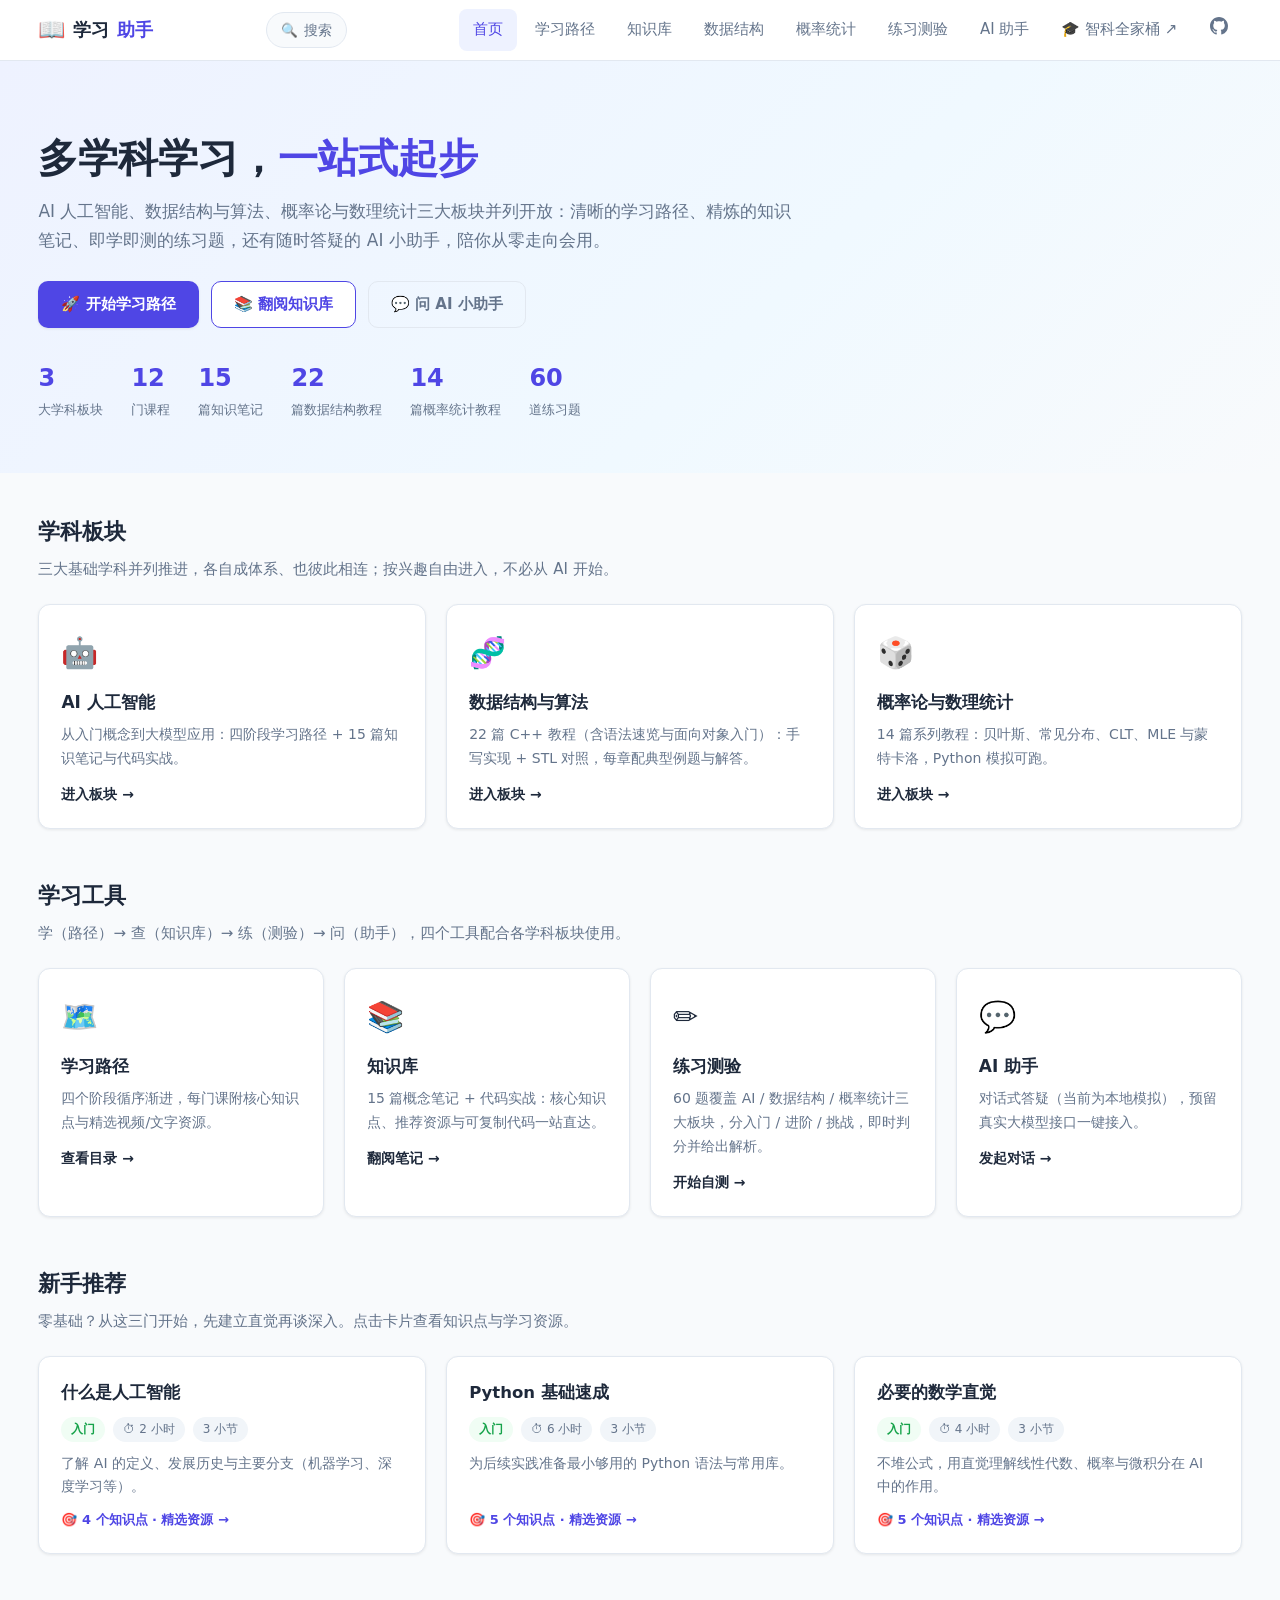
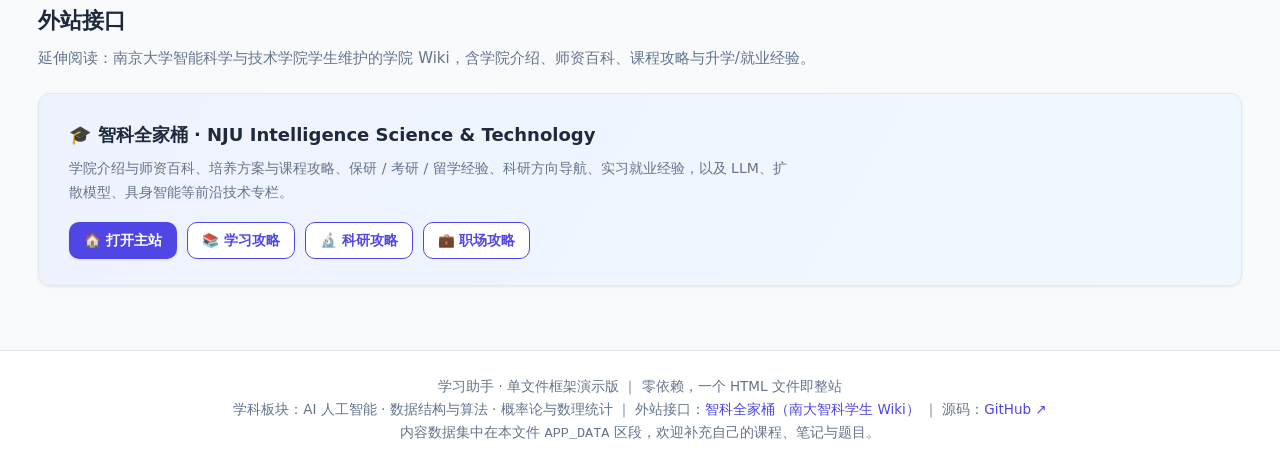
==== commit 24df23db: "概率论扩写、C++ OOP 前置章、全站搜索、AI 智能化与力扣原题联动" ====
--- a/ai-learning.html
+++ b/ai-learning.html
@@ -259,6 +259,29 @@
 body[data-page="chat"] .site-footer { margin-top: 16px; }
 body[data-page="chat"] main { padding: 20px 0 8px; }
 
+/* ---------- 全站搜索 ---------- */
+.nav-search-btn { display: flex; align-items: center; gap: 6px; border: 1px solid var(--border); background: var(--bg); color: var(--text-secondary); border-radius: 999px; padding: 6px 14px; font: inherit; font-size: 13.5px; cursor: pointer; white-space: nowrap; }
+.nav-search-btn:hover { border-color: var(--primary); color: var(--primary); }
+.nav-gh { display: flex; align-items: center; color: var(--text-secondary); }
+.nav-gh:hover { color: var(--text); }
+.nav-gh svg { display: block; }
+@media (max-width: 720px) { .nav-search-btn span { display: none; } .nav-search-btn { padding: 6px 10px; } }
+.search-panel { background: #fff; border-radius: 14px; width: min(680px, 100%); max-height: 80vh; display: flex; flex-direction: column; overflow: hidden; box-shadow: var(--shadow-lg); align-self: flex-start; margin-top: 8vh; }
+.search-bar { display: flex; align-items: center; gap: 10px; padding: 14px 16px; border-bottom: 1px solid var(--border); }
+.search-bar input { flex: 1; border: none; outline: none; font: inherit; font-size: 15px; color: var(--text); background: transparent; }
+.search-close { border: 1px solid var(--border); background: var(--bg); border-radius: 6px; font-size: 12px; padding: 3px 9px; cursor: pointer; color: var(--text-secondary); }
+.search-results { flex: 1; overflow-y: auto; padding: 8px 12px 12px; }
+.search-group { font-size: 12px; color: var(--text-secondary); font-weight: 700; margin: 10px 4px 4px; letter-spacing: .05em; }
+.search-item { display: block; padding: 9px 10px; border-radius: 10px; color: inherit; text-decoration: none; }
+.search-item:hover, .search-item.active { background: var(--primary-light); text-decoration: none; }
+.si-title { font-weight: 600; font-size: 14.5px; }
+.si-sub { color: var(--text-secondary); font-size: 12px; font-weight: 400; margin-left: 6px; }
+.si-snip { color: var(--text-secondary); font-size: 12.5px; margin-top: 2px; overflow: hidden; text-overflow: ellipsis; white-space: nowrap; }
+.si-snip mark { background: #fef08a; padding: 0 1px; border-radius: 3px; }
+.search-hint { color: var(--text-secondary); text-align: center; padding: 32px 10px; font-size: 13.5px; }
+.search-foot { border-top: 1px solid var(--border); padding: 8px 16px; font-size: 12px; color: var(--text-secondary); }
+.msg .bubble a { color: var(--primary); font-weight: 600; }
+
 /* ---------- 测验分级与代码块 ---------- */
 .quiz-sec { margin-bottom: 36px; }
 .tier-head { display: flex; align-items: center; gap: 10px; flex-wrap: wrap; margin: 4px 0 14px; }
@@ -280,6 +303,8 @@
 .code-copy:hover { background: #475569; color: #fff; }
 
 /* ---------- 典型例题卡片 ---------- */
+.ds-ex .ex-lc { float: right; font-size: 12.5px; font-weight: 600; color: var(--primary); }
+.ds-ex .ex-lc:hover { color: var(--primary-dark); }
 .ds-ex { background: var(--bg); border: 1px solid var(--border); border-radius: 10px; padding: 14px 18px; margin-bottom: 14px; }
 .ds-ex .q-title { font-weight: 700; font-size: 14.5px; margin-bottom: 4px; }
 .ds-ex .q-text { font-size: 14.5px; margin-bottom: 8px; color: #334155; }
@@ -318,88 +343,6 @@
   .msg { max-width: 92%; }
   .modal-card { padding: 24px 20px; }
 }
-
-/* ---------- 编程实战（浏览器判题） ---------- */
-/* 依赖站点已有 CSS 变量：--primary #4f46e5、--bg #f8fafc、--card-bg #fff、
-   --border #e2e8f0、--text #1e293b、--text-secondary #64748b、
-   --primary-light #eef2ff、--green(-light)、--red(-light)、--radius 12px、--shadow */
-.codelab { margin-top: 40px; background: var(--card-bg); border: 1px solid var(--border); border-radius: var(--radius); padding: 26px 28px; box-shadow: var(--shadow); }
-.cl-head h2 { margin: 0 0 8px; font-size: 21px; color: var(--text); }
-.cl-head p { margin: 0; color: var(--text-secondary); font-size: 14px; line-height: 1.7; }
-.cl-note { margin-top: 14px; background: #fffbeb; border: 1px solid #fde68a; color: #92400e; padding: 10px 14px; border-radius: 10px; font-size: 13.5px; line-height: 1.7; }
-
-.cl-body { display: grid; grid-template-columns: 260px 1fr; gap: 18px; align-items: start; margin-top: 18px; }
-.cl-list { min-width: 0; display: flex; flex-direction: column; gap: 10px; }
-.cl-main { min-width: 0; }
-
-/* 左侧题目按钮列 */
-.cl-prob { display: flex; flex-direction: column; gap: 5px; width: 100%; text-align: left; font: inherit; color: var(--text); background: var(--bg); border: 1px solid var(--border); border-radius: 10px; padding: 10px 12px; cursor: pointer; transition: border-color .15s ease, background .15s ease, box-shadow .15s ease; }
-.cl-prob:hover { border-color: var(--primary); }
-.cl-prob.active { border-color: var(--primary); background: var(--primary-light); box-shadow: inset 0 0 0 1px var(--primary); }
-.cl-prob-top { display: flex; align-items: center; gap: 8px; }
-.cl-prob-top .badge { flex-shrink: 0; }
-.cl-prob-idx { font-weight: 700; font-size: 13px; color: var(--primary); }
-.cl-done { margin-left: auto; font-size: 12px; font-weight: 600; color: var(--green); }
-.cl-prob-title { font-size: 14px; font-weight: 600; line-height: 1.4; }
-.cl-prob-tags { font-size: 12px; color: var(--text-secondary); }
-
-/* 标题行 + 题面 */
-.cl-title-row { display: flex; align-items: center; gap: 10px; flex-wrap: wrap; margin-bottom: 10px; }
-.cl-title-row h3 { margin: 0; font-size: 18px; color: var(--text); }
-.cl-desc { font-size: 14px; line-height: 1.8; color: var(--text); }
-.cl-desc h4 { margin: 16px 0 6px; font-size: 14.5px; color: var(--text); }
-.cl-desc p { margin: 6px 0; }
-.cl-desc a { color: var(--primary); text-decoration: none; font-weight: 600; }
-.cl-desc a:hover { text-decoration: underline; }
-.cl-desc code { background: #f1f5f9; padding: 2px 6px; border-radius: 5px; font-size: 13px; font-family: Consolas, "Courier New", monospace; }
-/* 题面 / 参考答案里的代码块：与站点一致的深色风格 */
-.cl-desc pre, .cl-sol pre { background: #0f172a; color: #e2e8f0; padding: 14px 16px; border-radius: 10px; overflow-x: auto; font-size: 13px; line-height: 1.65; margin: 0 0 6px; font-family: Consolas, "Courier New", monospace; }
-.cl-desc pre code, .cl-sol pre code { background: none; color: inherit; padding: 0; font-size: inherit; }
-
-/* 代码编辑器 */
-.cl-editor-wrap { margin-top: 14px; border: 1px solid var(--border); border-radius: 10px; overflow: hidden; transition: box-shadow .15s ease, border-color .15s ease; }
-.cl-editor-wrap:focus-within { border-color: var(--primary); box-shadow: 0 0 0 3px rgba(79, 70, 229, .18); }
-.cl-editor-bar { display: flex; align-items: center; justify-content: space-between; gap: 10px; background: #0f172a; color: #e2e8f0; padding: 7px 12px; font-size: 12.5px; font-family: Consolas, "Courier New", monospace; }
-.cl-editor-bar .btn-ghost { color: #cbd5e1; border-color: #334155; background: transparent; }
-.cl-editor-bar .btn-ghost:hover { color: #fff; background: #1e293b; }
-#clEditor { display: block; width: 100%; box-sizing: border-box; min-height: 240px; resize: vertical; background: #0f172a; color: #e2e8f0; border: 0; outline: none; padding: 12px 14px; font-family: Consolas, "Courier New", monospace; font-size: 13.5px; line-height: 1.65; tab-size: 2; }
-
-/* 操作行 + 状态 + 参考答案 */
-.cl-actions { display: flex; align-items: center; gap: 12px; flex-wrap: wrap; margin-top: 14px; }
-.cl-status { font-size: 14px; font-weight: 700; color: var(--text-secondary); }
-.cl-status.ok { color: #16a34a; }
-.cl-status.no { color: #dc2626; }
-.cl-sol { margin-top: 14px; border: 1px dashed var(--border); border-radius: 10px; background: var(--bg); }
-.cl-sol summary { cursor: pointer; user-select: none; padding: 10px 14px; font-size: 13.5px; font-weight: 600; color: var(--text); }
-.cl-sol[open] summary { border-bottom: 1px dashed var(--border); }
-.cl-sol > div { padding: 12px 14px; }
-
-/* 判题结果 */
-.cl-results { display: flex; flex-direction: column; gap: 6px; margin-top: 14px; }
-.cl-summary { font-size: 13.5px; font-weight: 600; color: var(--text); background: var(--bg); border: 1px solid var(--border); border-radius: 8px; padding: 8px 12px; }
-.cl-row { display: grid; grid-template-columns: 28px 1fr 1fr 1fr 72px 28px; gap: 8px; align-items: center; background: var(--card-bg); border: 1px solid var(--border); border-radius: 8px; padding: 6px 10px; font-size: 12.5px; font-family: Consolas, "Courier New", monospace; }
-.cl-idx { color: var(--text-secondary); font-weight: 700; text-align: center; }
-.cl-cell { overflow: hidden; text-overflow: ellipsis; white-space: nowrap; color: var(--text); }
-.cl-ms { text-align: right; color: var(--text-secondary); font-variant-numeric: tabular-nums; }
-.cl-mark { text-align: center; font-weight: 700; }
-.cl-row.pass { border-color: #bbf7d0; background: var(--green-light); }
-.cl-row.pass .cl-mark { color: var(--green); }
-.cl-row.fail { border-color: #fecaca; background: var(--red-light); }
-.cl-row.fail .cl-mark { color: var(--red); }
-
-/* 响应式 */
-@media (max-width: 860px) {
-  .cl-body { grid-template-columns: 1fr; }
-  .codelab { padding: 20px 18px; }
-}
-@media (max-width: 640px) {
-  .cl-row { grid-template-columns: 24px 1fr 1fr 1fr 24px; }
-  .cl-ms { display: none; }
-}
-@media (max-width: 480px) {
-  .cl-row { grid-template-columns: 24px 1fr 1fr 24px; }
-  .cl-expect { display: none; }
-}
 </style>
 </head>
 <body data-page="home">
@@ -407,6 +350,7 @@
 <header class="site-header">
   <div class="container nav">
     <a class="brand" href="#/home"><span class="logo">📖</span>学习<span class="brand-sub">助手</span></a>
+    <button class="nav-search-btn" id="searchBtn" type="button" title="搜索站内内容（快捷键 / 或 Ctrl+K）">🔍 <span>搜索</span></button>
     <button class="nav-toggle" aria-label="菜单" id="navToggle">☰</button>
     <ul class="nav-links" id="navLinks">
       <li><a href="#/home" data-route="home" class="active">首页</a></li>
@@ -417,6 +361,9 @@
       <li><a href="#/quiz" data-route="quiz">练习测验</a></li>
       <li><a href="#/chat" data-route="chat">AI 助手</a></li>
       <li><a href="https://njuis-students.github.io/" target="_blank" rel="noopener noreferrer" title="南京大学智能科学与技术学院 · 智科全家桶（外站，新窗口打开）">🎓 智科全家桶 ↗</a></li>
+      <li><a class="nav-gh" href="https://github.com/haotsi/AI_Learning_Helper" target="_blank" rel="noopener noreferrer" title="本站源码 · GitHub 仓库（新窗口打开）" aria-label="GitHub 仓库">
+        <svg width="18" height="18" viewBox="0 0 16 16" fill="currentColor" aria-hidden="true"><path d="M8 0C3.58 0 0 3.58 0 8c0 3.54 2.29 6.53 5.47 7.59.4.07.55-.17.55-.38 0-.19-.01-.82-.01-1.49-2.01.37-2.53-.49-2.69-.94-.09-.23-.48-.94-.82-1.13-.28-.15-.68-.52-.01-.53.63-.01 1.08.58 1.23.82.72 1.21 1.87.87 2.33.66.07-.52.28-.87.51-1.07-1.78-.2-3.64-.89-3.64-3.95 0-.87.31-1.59.82-2.15-.08-.2-.36-1.02.08-2.12 0 0 .67-.21 2.2.82.64-.18 1.32-.27 2-.27s1.36.09 2 .27c1.53-1.04 2.2-.82 2.2-.82.44 1.1.16 1.92.08 2.12.51.56.82 1.27.82 2.15 0 3.07-1.87 3.75-3.65 3.95.29.25.54.73.54 1.48 0 1.07-.01 1.93-.01 2.2 0 .21.15.46.55.38A8.01 8.01 0 0 0 16 8c0-4.42-3.58-8-8-8z"/></svg>
+      </a></li>
     </ul>
   </div>
 </header>
@@ -458,7 +405,7 @@
           <a class="card module-card" href="#/ds">
             <div class="icon">🧬</div>
             <h3>数据结构与算法</h3>
-            <p>20 篇 C++ 分章教程：手写实现 + STL 对照，每章配典型例题与解答。</p>
+            <p>22 篇 C++ 教程（含语法速览与面向对象入门）：手写实现 + STL 对照，每章配典型例题与解答。</p>
             <div class="go">进入板块 →</div>
           </a>
           <a class="card module-card" href="#/prob">
@@ -490,7 +437,7 @@
           <a class="card module-card" href="#/quiz">
             <div class="icon">✏️</div>
             <h3>练习测验</h3>
-            <p>60 题覆盖 AI / 数据结构 / 概率统计；编程实战支持浏览器内判题、计时与内存统计。</p>
+            <p>60 题覆盖 AI / 数据结构 / 概率统计三大板块，分入门 / 进阶 / 挑战，即时判分并给出解析。</p>
             <div class="go">开始自测 →</div>
           </a>
           <a class="card module-card" href="#/chat">
@@ -561,7 +508,7 @@
     <div class="page-head">
       <div class="container">
         <h1>🧬 数据结构与算法（C++ 版）</h1>
-        <p>模仿经典教程的分章学习路线：每篇含概念讲解、手写 C++ 实现、STL 对照与复杂度分析，代码一键复制。</p>
+        <p>22 篇分章学习路线：零基础先读「C++ 基础语法速览」与「面向对象入门」（类/继承/多态/友元）；每篇含概念讲解、手写 C++ 实现、STL 对照与复杂度分析，代码一键复制。</p>
       </div>
     </div>
     <div class="container kb-layout">
@@ -593,7 +540,7 @@
     <div class="page-head">
       <div class="container">
         <h1>✏️ 练习测验</h1>
-        <p>覆盖 AI、数据结构、概率统计三大板块。「全部」按题号顺序练习，也可按难度筛选；页面下方还有浏览器判题的编程实战。</p>
+        <p>覆盖 AI、数据结构、概率统计三大板块。「全部」按题号顺序练习，也可按难度筛选，全部完成后查看各级得分。</p>
       </div>
     </div>
     <div class="container">
@@ -616,31 +563,6 @@
         <button class="btn btn-primary js-restart" type="button">↺ 再做一遍</button>
         <a class="btn btn-outline" href="#/knowledge">去知识库复习</a>
       </div>
-      <!-- 编程实战（浏览器判题） -->
-      <div class="codelab" id="codelab">
-        <div class="cl-head">
-          <h2>💻 编程实战 · 浏览器判题</h2>
-          <p>代码在你的浏览器本地执行（Worker 沙箱），逐测试点判定对错并记录耗时与内存，无需后端。语言为 JavaScript——算法思路与 C++ / Python 完全通用，学会套路即可平移。</p>
-        </div>
-        <div class="cl-note" id="clNote" hidden>⚠ 当前环境不支持沙箱 Worker，已切换为主线程执行：正常代码不受影响，但死循环会卡住页面；建议用 Chrome/Edge 或经本地服务器访问。</div>
-        <div class="cl-body">
-          <aside class="cl-list" id="clList" aria-label="题目列表"></aside>
-          <div class="cl-main">
-            <div class="cl-title-row"><h3 id="clTitle"></h3><span id="clMeta"></span></div>
-            <div class="cl-desc" id="clDesc"></div>
-            <div class="cl-editor-wrap">
-              <div class="cl-editor-bar"><span>main.js</span><button class="btn btn-ghost btn-sm" id="clReset" type="button">↺ 重置代码</button></div>
-              <textarea id="clEditor" spellcheck="false" autocapitalize="off" autocomplete="off"></textarea>
-            </div>
-            <div class="cl-actions">
-              <button class="btn btn-primary" id="clRun" type="button">▶ 运行并判题</button>
-              <span class="cl-status" id="clStatus"></span>
-              <details class="cl-sol" id="clSol"><summary>📖 查看参考答案</summary><div id="clSolBody"></div></details>
-            </div>
-            <div class="cl-results" id="clResults"></div>
-          </div>
-        </div>
-      </div>
     </div>
   </section>
 
@@ -661,6 +583,8 @@
         <div class="chat-body" id="chatBody" aria-live="polite"></div>
         <div class="chat-quick" id="chatQuick">
           <button class="chip" data-q="我是零基础，应该先学什么？" type="button">零基础先学什么？</button>
+          <button class="chip" data-q="C++ 看不懂代码怎么办？" type="button">C++ 零基础？</button>
+          <button class="chip" data-q="怎么搜索站内的课程和章节？" type="button">怎么用搜索？</button>
           <button class="chip" data-q="有什么推荐的视频课程和学习资源？" type="button">推荐学习资源</button>
           <button class="chip" data-q="什么是过拟合？" type="button">什么是过拟合？</button>
           <button class="chip" data-q="教我怎么写提示词" type="button">提示词怎么写？</button>
@@ -678,7 +602,7 @@
 
 <footer class="site-footer">
   <div class="container">学习助手 · 单文件框架演示版 ｜ 零依赖，一个 HTML 文件即整站<br>
-  学科板块：AI 人工智能 · 数据结构与算法 · 概率论与数理统计 ｜ 外站接口：<a href="https://njuis-students.github.io/" target="_blank" rel="noopener noreferrer">智科全家桶（南大智科学生 Wiki）</a><br>
+  学科板块：AI 人工智能 · 数据结构与算法 · 概率论与数理统计 ｜ 外站接口：<a href="https://njuis-students.github.io/" target="_blank" rel="noopener noreferrer">智科全家桶（南大智科学生 Wiki）</a> ｜ 源码：<a href="https://github.com/haotsi/AI_Learning_Helper" target="_blank" rel="noopener noreferrer">GitHub ↗</a><br>
   内容数据集中在本文件 <code>APP_DATA</code> 区段，欢迎补充自己的课程、笔记与题目。</div>
 </footer>
 
@@ -687,6 +611,19 @@
   <div class="modal-card" role="dialog" aria-modal="true">
     <button class="modal-close" id="courseModalClose" aria-label="关闭" type="button">×</button>
     <div id="courseModalBody"></div>
+  </div>
+</div>
+
+<!-- 全站搜索 -->
+<div class="modal-mask" id="searchModal" hidden>
+  <div class="search-panel" role="dialog" aria-modal="true">
+    <div class="search-bar">
+      <span>🔍</span>
+      <input id="searchInput" type="text" placeholder="搜索课程、笔记、章节与功能页…（回车打开第一条）" autocomplete="off">
+      <button class="search-close" id="searchClose" type="button">Esc</button>
+    </div>
+    <div class="search-results" id="searchResults"></div>
+    <div class="search-foot">↑↓ 选择 · Enter 打开 · Esc 关闭 · 任意页面按 / 呼出</div>
   </div>
 </div>
 
@@ -1774,6 +1711,249 @@
 </ul>`
     },
     {
+      id: 'ds02b', cat: '基础入门', title: 'C++ 基础语法速览', readTime: '10 分钟',
+      points: [
+        '程序 = 类型 + 变量 + 控制流 + 函数：本篇给出读懂本站代码的最小集合',
+        '整数除法 5/2 得 2：类型决定运算行为，混入小数才是真除法',
+        '引用 int& 让函数能直接修改外部变量，本站代码大量使用',
+        'vector / string / pair 是本站代码的三大常客',
+        '编译报错先看第一行；数据超过约 21 亿请换 long long'
+      ],
+      content: `
+<h2>最小的完整程序</h2>
+<pre><code>#include &lt;iostream&gt;            // 引入输入输出库
+
+int main() {                    // 程序入口，从 main 开始执行
+    std::cout &lt;&lt; "Hello, DSA!" &lt;&lt; std::endl;
+    return 0;                   // 0 表示正常结束
+}</code></pre>
+<p><code>#include</code> 引入库；<code>std::cout</code> 是标准输出，<code>&lt;&lt;</code> 把内容依次"送"进输出流；<code>std::endl</code> 输出换行。本站代码习惯显式写 <code>std::</code> 前缀（工程上更清晰），个别文章会注明 <code>using namespace std;</code> 的简写用法。</p>
+<h2>变量与基本类型</h2>
+<pre><code>int a = 42;                 // 整数（约 ±21 亿）
+long long big = 9000000000LL;   // 更大整数，算法题常客
+double x = 3.14;            // 双精度浮点
+char c = 'A';               // 单个字符
+bool ok = true;             // 布尔
+const double PI = 3.14159;  // const：不可修改的常量
+auto n = a + 1;             // auto：让编译器推断类型</code></pre>
+<p><strong>类型决定运算行为</strong>：<code>5 / 2</code> 结果是 <code>2</code>（整数除法，直接舍去小数），而 <code>5.0 / 2</code> 才是 <code>2.5</code>。求余用 <code>%</code>：<code>7 % 3 == 1</code>。数据可能超过约 21 亿（比如计数、前缀和）时，果断用 <code>long long</code>。</p>
+<h2>输入与输出</h2>
+<pre><code>int n;
+std::cin &gt;&gt; n;                  // 读入一个整数（&gt;&gt; 箭头指向变量）
+std::cout &lt;&lt; "n = " &lt;&lt; n &lt;&lt; "\n";   // &lt;&lt; 箭头指向输出流</code></pre>
+<p>记忆口诀：<strong>数据流向哪边，箭头就指向哪边</strong>。</p>
+<h2>控制流</h2>
+<pre><code>if (a &gt; 0) { /* ... */ } else if (a == 0) { /* ... */ } else { /* ... */ }
+
+for (int i = 0; i &lt; 10; ++i) {   // i 从 0 到 9，本站下标一律从 0 开始
+    /* 循环体 */
+}
+
+while (a &gt; 0) { a /= 10; }       // 逐位拆数字的经典写法</code></pre>
+<p>逻辑运算：<code>&amp;&amp;</code> 与、<code>||</code> 或、<code>!</code> 非；相等判断是 <code>==</code>，一个 <code>=</code> 是赋值——漏写一个等号是最经典的入门 bug。</p>
+<h2>函数与引用传参</h2>
+<pre><code>int square(int x) { return x * x; }        // 传值：拿到副本
+
+void swapVal(int&amp; a, int&amp; b) {             // 引用 &amp;：直接操作原变量
+    int t = a; a = b; b = t;
+}
+
+int main() {
+    int u = 1, v = 2;
+    swapVal(u, v);                          // 调用后 u==2, v==1
+}</code></pre>
+<p><strong>引用（<code>&amp;</code>）是变量的别名</strong>：函数形参写成 <code>int&amp;</code> 时，修改它就是修改实参本身。本站手写代码中链表插入、交换、递归建树都靠它。只想"读"不想改的大对象，也常用 <code>const int&amp;</code> 传引用避免拷贝。</p>
+<h2>本站代码三大常客：vector / string / pair</h2>
+<pre><code>#include &lt;vector&gt;
+#include &lt;string&gt;
+#include &lt;utility&gt;     // pair
+
+std::vector&lt;int&gt; v;         // 可变长数组
+v.push_back(3);             // 尾部追加
+v.push_back(5);
+int s = v.size();           // 元素个数 2
+int first = v[0];           // 下标访问，从 0 开始，越界不报错但会出错
+
+std::string name = "dsa";   // 字符串：可 + 拼接、可 name[i] 取字符
+name += " ok";
+
+std::pair&lt;int, int&gt; p = {1, 2};   // 二元组
+// p.first == 1, p.second == 2</code></pre>
+<p><code>vector</code> 就是可以自动扩容的数组，本站数组、栈、图邻接表全部基于它；<code>string</code> 用法与 vector 高度相似。遍历写法两种任选：</p>
+<pre><code>for (int i = 0; i &lt; (int)v.size(); ++i) { /* v[i] */ }
+for (int x : v) { /* x 依次是每个元素 */ }        // 范围 for，C++11 起</code></pre>
+<h2>struct：把相关数据打包</h2>
+<pre><code>struct Node {
+    int val;
+    Node* next;             // 指向下一个同类结点的指针（链表章的主角）
+};
+
+Node nd;                    // 定义变量
+nd.val = 7;                 // 用 . 访问成员</code></pre>
+<p>链表、二叉树、图的结点都是 struct + 指针的组合，第 6 章起会反复出现。</p>
+<h2>指针：最小须知</h2>
+<pre><code>int x = 10;
+int* p = &amp;x;        // p 存的是 x 的地址（&amp; 取地址）
+int y = *p;         // *p 沿地址取值，y == 10</code></pre>
+<p>记住两件事即可：<code>&amp;</code> 取地址、<code>*</code> 顺藤摸瓜取值；<strong>空指针/野指针不能解引用</strong>——<code>segmentation fault</code> 十有八九是它。现代 C++ 中 vector、引用已覆盖大部分场景，裸指针主要出现在链表/树的结点连接里。</p>
+<h2>新手高频报错速查</h2>
+<ul>
+<li><code>expected ';' …</code>：上一行末尾漏分号。</li>
+<li>变量未初始化就读取：结果是不确定的垃圾值，可能"有时对有时错"。</li>
+<li>数组/vector 越界：小规模测试可能侥幸通过，换大数据就崩。</li>
+<li><code>1 &lt;&lt; 40</code> 或大数连乘变负数/归零：int 溢出，换 <code>long long</code>（乘法常写 <code>1LL * a * b</code>）。</li>
+</ul>
+<div class="kb-points">
+<div class="pt-title">🎯 怎么用这一篇</div>
+<ul>
+<li>不必背语法：读到后面章节看不懂某行 C++ 时，回到本篇对应小节查。</li>
+<li>配合上一章的在线环境，把本篇每个代码块亲手跑一遍，10 分钟足够。</li>
+<li>类、继承、多态、友元等面向对象内容在下一篇《C++ 面向对象入门》 #/ds/ds02c，看到 class Solution 不再发怵。</li>
+<li>本站代码风格约定：下标从 0 开始、显式 std:: 前缀、递归函数带终止条件注释。</li>
+</ul>
+</div>`
+    },
+    {
+      id: 'ds02c', cat: '基础入门', title: 'C++ 面向对象入门：类 · 继承 · 多态 · 友元', readTime: '15 分钟',
+      points: [
+        '类 = 数据 + 行为：public/private 访问控制是看懂 class Solution 的钥匙',
+        '构造/析构与 RAII：资源跟着对象走，vector 用完自动回收',
+        'virtual 实现动态绑定（多态）；多态基类必须写虚析构',
+        '纯虚函数 = 抽象接口，只定契约不给实现',
+        'friend 是单向、不传递、不继承的受控后门',
+        '重载 operator< 让 sort / priority_queue 认识你的类型'
+      ],
+      content: `
+<h2>为什么数据结构绕不开面向对象</h2>
+<p>你会在本站代码里反复见到两种写法：力扣风格的 <code>class Solution { public: ... };</code>，以及把结点打包的 <code>struct</code>。<strong>类（class）是 C++ 面向对象的核心</strong>：把数据和操作这些数据的函数绑在一起，构成一个新"类型"。std::vector、std::string、priority_queue 也全是类——读懂这一篇，容器源码和力扣模板就不再神秘。</p>
+<h2>类：把数据和行为绑在一起</h2>
+<pre><code>class Stack {
+private:                     // 私有区：外部不可直接访问
+    vector&lt;int&gt; data;        // 成员变量（数据）
+
+public:                      // 公有区：对外提供的接口
+    void push(int x) { data.push_back(x); }       // 成员函数（行为）
+    void pop()        { data.pop_back(); }
+    int  top() const  { return data.back(); }     // const：承诺不修改成员
+    bool empty() const { return data.empty(); }
+};                           // 类定义结尾的分号别漏！
+
+int main() {
+    Stack s;                 // 创建对象（实例化）
+    s.push(1); s.push(2);
+    return s.top();          // 用 . 访问公有成员
+}</code></pre>
+<ul>
+<li><strong>访问控制</strong>：<code>private</code> 只有类自己能用，<code>public</code> 谁都能用；<code>class</code> 默认 private、<code>struct</code> 默认 public——这是两者<strong>唯一</strong>的语法区别。本站结点用 struct 正是看中"数据全开放"。</li>
+<li>成员函数可类内定义，也可类内声明、类外用 <code>void Stack::pop() { ... }</code> 补定义（:: 读作"属于"）。</li>
+<li><code>top() const</code> 的 const 是好习惯：承诺只读。</li>
+</ul>
+<h2>构造函数与析构函数</h2>
+<pre><code>class MyQueue {
+    int* arr;                // 演示用裸数组（真实代码请用 vector）
+    int cap, head, tail;
+public:
+    MyQueue(int capacity)                          // 构造函数：与类同名、无返回值
+        : arr(new int[capacity]), cap(capacity), head(0), tail(0) {}  // 初始化列表
+    ~MyQueue() { delete[] arr; }                   // 析构函数：对象销毁时自动调用
+};</code></pre>
+<ul>
+<li>构造函数在对象诞生时自动运行，保证"出生即合法"；初始化列表（冒号后那份）比函数体内赋值更地道。</li>
+<li>析构函数 <code>~类名()</code> 在对象销毁时自动运行：new 出来的内存在这里 delete。<strong>RAII</strong> 思想=资源跟着对象走——vector、string 能"用完自动收"，靠的正是它。</li>
+</ul>
+<h2>封装：把细节锁进 private</h2>
+<p>直接暴露 data 会被人偷偷改坏；private 加公有接口才能守住"不变量"（如：栈非空才允许 top）。惯例：成员变量私有，读取走 getter、修改走 setter（必要时做校验）。这与数据结构里的"接口约定"同构——堆只暴露 push/pop/top，内部数组怎么排你说了算。</p>
+<h2>继承：is-a 关系</h2>
+<pre><code>class Animal {
+protected:                   // protected：自己和孩子能用，外人不行
+    string name;
+public:
+    Animal(string n) : name(n) {}
+    void eat();              // 公有行为直接被继承
+};
+
+class Dog : public Animal {  // Dog 是一种 Animal
+public:
+    Dog(string n) : Animal(n) {}   // 先构造基类部分
+    void bark();                   // 再补充自己的新行为
+};</code></pre>
+<p><code>: public Animal</code> 即继承；派生类构造时先跑基类构造函数。<code>protected</code> 介于两者之间：对类外等同 private，对派生类开放。</p>
+<h2>多态：同一接口，不同行为（virtual）</h2>
+<pre><code>class Shape {
+public:
+    virtual double area() const = 0;      // 纯虚函数：只定契约，不给实现
+    virtual ~Shape() = default;           // 虚析构：多态基类必须加！
+};
+
+class Circle : public Shape {
+    double r;
+public:
+    Circle(double r_) : r(r_) {}
+    double area() const override { return 3.14159 * r * r; }
+};
+
+class Rect : public Shape {
+    double w, h;
+public:
+    Rect(double w_, double h_) : w(w_), h(h_) {}
+    double area() const override { return w * h; }
+};
+
+double total(vector&lt;Shape*&gt;&amp; shapes) {    // 基类指针容器：什么形状都能装
+    double sum = 0;
+    for (Shape* s : shapes) sum += s-&gt;area();  // 运行期自动调用各自版本
+    return sum;
+}</code></pre>
+<ul>
+<li><strong>virtual</strong> 让调用在运行期按"对象的真实类型"绑定（动态绑定）：同一句 <code>s-&gt;area()</code>，圆算圆的、矩形算矩形的。</li>
+<li><strong>纯虚函数</strong>（写成 = 0）使 Shape 成为抽象类，只当接口用——排序的比较器、各种遍历器本质上都是这种契约。</li>
+<li><strong>虚析构</strong>：用基类指针 delete 派生类对象时，若析构不是 virtual，只会析构基类部分，造成泄漏——多态基类必加。</li>
+<li><code>override</code> 关键字让编译器帮你检查"确实覆盖了基类虚函数"，拼错签名会报错。</li>
+</ul>
+<h2>友元：受控的后门（friend）</h2>
+<pre><code>class Matrix {
+    friend Matrix operator*(const Matrix&amp; a, const Matrix&amp; b);  // 友元函数
+    friend class MatrixPrinter;                                  // 友元类
+private:
+    double a[3][3];
+};</code></pre>
+<ul>
+<li><strong>friend 函数/类</strong>可以访问本类的 private 成员——封装上开的一扇受控后门。典型用途：二元运算符（两侧都不是"我"）、打印内部状态的调试类、彼此紧密协作的两个类（如链表与链表结点）。</li>
+<li>三条铁律：friend 是<strong>单向的</strong>（A 认 B 是朋友，B 不因此认 A）；<strong>不传递</strong>（B 的朋友不是 A 的朋友）；<strong>不继承</strong>（子类不自动继承父亲的朋友）。</li>
+</ul>
+<h2>运算符重载：让自定义类型像内置类型</h2>
+<pre><code>struct Point { int x, y; };
+
+bool operator&lt;(const Point&amp; a, const Point&amp; b) {    // 全局函数：供 sort 使用
+    return a.x + a.y &lt; b.x + b.y;
+}
+ostream&amp; operator&lt;&lt;(ostream&amp; os, const Point&amp; p) {  // 常声明为友元
+    return os &lt;&lt; "(" &lt;&lt; p.x &lt;&lt; "," &lt;&lt; p.y &lt;&lt; ")";
+}</code></pre>
+<p>重载 <code>&lt;</code> 之后 <code>sort(v.begin(), v.end())</code> 直接可用；给结构体提供比较（运算符重载或仿函数），是"让 priority_queue / sort 认识你的类型"的标准姿势——堆与排序两章会反复用到。</p>
+<h2>static 与一句话补充</h2>
+<ul>
+<li><code>static</code> 成员变量属于类而非某个对象（全体对象共享一份），常用作实例计数器；<code>static</code> 成员函数没有 this 指针。</li>
+<li>成员函数不占对象内存：<code>sizeof</code> 只统计成员变量。</li>
+<li><code>vector&lt;int&gt;</code> 的尖括号是<strong>模板</strong>：按元素类型批量生成类，会用即可，进阶再深入。</li>
+</ul>
+<h2>常见误区</h2>
+<ul>
+<li>多态基类忘写虚析构：基类指针删除派生对象时资源泄漏。</li>
+<li>默认拷贝是<strong>浅拷贝</strong>：类里有裸指针时两个对象共享同一块内存，一个析构另一个悬空（需要自定义拷贝构造/赋值，即"三法则"；用 vector 代替裸指针可绕开）。</li>
+<li>把派生类对象按<strong>值</strong>塞进基类变量会发生切片，多态失效——多态请走指针或引用。</li>
+<li>class 与 struct 只差默认访问权限，别背"struct 只能放数据"。</li>
+</ul>
+<div class="kb-points">
+<div class="pt-title">🎯 与本站代码的对应关系</div>
+<ul>
+<li>力扣的 <code>class Solution { public: ... }</code>：类 + 公有成员函数，读完本篇即可放心照抄。</li>
+<li>链表/树的 <code>struct TreeNode</code> 带构造函数：第 4、11 章反复出现。</li>
+<li>priority_queue 自定义比较、sort 的比较器：运算符重载或仿函数，见第 13、17 章。</li>
+</ul>
+</div>`
+    },
+    {
       id: 'ds03', cat: '基础入门', title: '算法基础与时间复杂度', readTime: '6 分钟',
       points: [
         '算法五要素：有穷性、确定性、输入、输出、可行性',
@@ -2595,7 +2775,7 @@
     {
       id: 'ds20', cat: '参考资料', title: '参考资料与刷题路线', readTime: '3 分钟',
       points: [
-        '主线：本系列 20 篇 → 每个结构 LeetCode 刷 2~3 题 → 冲刺 Top 100',
+        '主线：本系列 22 篇 → 每个结构 LeetCode 刷 2~3 题 → 冲刺 Top 100',
         '《Hello 算法》免费多语言动画图解，与 C++ 实现对照极佳',
         'cppreference 是 STL 权威手册，写容器前先查它',
         '学完回访本站知识库：AI 里的计算图、KV Cache、Top-K 都是 DSA'
@@ -2616,15 +2796,16 @@
 <li>对照阅读：<a href="https://www.runoob.com/c-dsa/c-dsa-tutorial.html">菜鸟教程 C 版数据结构</a>——同一知识体系的不同语言视角</li>
 </ul>
 <h2>刷题路线（力扣）</h2>
+<p>题号均可点击直达力扣原题页面。</p>
 <table>
 <tr><th>阶段</th><th>目标</th></tr>
-<tr><td>第 1~2 周</td><td>数组 / 链表：21, 88, 141, 142, 206, 234</td></tr>
-<tr><td>第 3~4 周</td><td>栈队列 / 二分：20, 155, 225, 232, 33, 34, 704</td></tr>
-<tr><td>第 5~7 周</td><td>树 / 堆：94, 101, 102, 104, 98, 236, 215, 347</td></tr>
-<tr><td>第 8~10 周</td><td>哈希 / 图 / 算法：1, 49, 200, 994, 207, 20, 146 + 排序手写一遍</td></tr>
+<tr><td>第 1~2 周</td><td>数组 / 链表：<a href="https://leetcode.cn/problems/merge-two-sorted-lists/" target="_blank" rel="noopener noreferrer">21</a>, <a href="https://leetcode.cn/problems/merge-sorted-array/" target="_blank" rel="noopener noreferrer">88</a>, <a href="https://leetcode.cn/problems/linked-list-cycle/" target="_blank" rel="noopener noreferrer">141</a>, <a href="https://leetcode.cn/problems/linked-list-cycle-ii/" target="_blank" rel="noopener noreferrer">142</a>, <a href="https://leetcode.cn/problems/reverse-linked-list/" target="_blank" rel="noopener noreferrer">206</a>, <a href="https://leetcode.cn/problems/palindrome-linked-list/" target="_blank" rel="noopener noreferrer">234</a></td></tr>
+<tr><td>第 3~4 周</td><td>栈队列 / 二分：<a href="https://leetcode.cn/problems/valid-parentheses/" target="_blank" rel="noopener noreferrer">20</a>, <a href="https://leetcode.cn/problems/min-stack/" target="_blank" rel="noopener noreferrer">155</a>, <a href="https://leetcode.cn/problems/implement-stack-using-queues/" target="_blank" rel="noopener noreferrer">225</a>, <a href="https://leetcode.cn/problems/implement-queue-using-stacks/" target="_blank" rel="noopener noreferrer">232</a>, <a href="https://leetcode.cn/problems/search-in-rotated-sorted-array/" target="_blank" rel="noopener noreferrer">33</a>, <a href="https://leetcode.cn/problems/find-first-and-last-position-of-element-in-sorted-array/" target="_blank" rel="noopener noreferrer">34</a>, <a href="https://leetcode.cn/problems/binary-search/" target="_blank" rel="noopener noreferrer">704</a></td></tr>
+<tr><td>第 5~7 周</td><td>树 / 堆：<a href="https://leetcode.cn/problems/binary-tree-inorder-traversal/" target="_blank" rel="noopener noreferrer">94</a>, <a href="https://leetcode.cn/problems/symmetric-tree/" target="_blank" rel="noopener noreferrer">101</a>, <a href="https://leetcode.cn/problems/binary-tree-level-order-traversal/" target="_blank" rel="noopener noreferrer">102</a>, <a href="https://leetcode.cn/problems/maximum-depth-of-binary-tree/" target="_blank" rel="noopener noreferrer">104</a>, <a href="https://leetcode.cn/problems/validate-binary-search-tree/" target="_blank" rel="noopener noreferrer">98</a>, <a href="https://leetcode.cn/problems/lowest-common-ancestor-of-a-binary-tree/" target="_blank" rel="noopener noreferrer">236</a>, <a href="https://leetcode.cn/problems/kth-largest-element-in-an-array/" target="_blank" rel="noopener noreferrer">215</a>, <a href="https://leetcode.cn/problems/top-k-frequent-elements/" target="_blank" rel="noopener noreferrer">347</a></td></tr>
+<tr><td>第 8~10 周</td><td>哈希 / 图 / 算法：<a href="https://leetcode.cn/problems/two-sum/" target="_blank" rel="noopener noreferrer">1</a>, <a href="https://leetcode.cn/problems/group-anagrams/" target="_blank" rel="noopener noreferrer">49</a>, <a href="https://leetcode.cn/problems/number-of-islands/" target="_blank" rel="noopener noreferrer">200</a>, <a href="https://leetcode.cn/problems/rotting-oranges/" target="_blank" rel="noopener noreferrer">994</a>, <a href="https://leetcode.cn/problems/course-schedule/" target="_blank" rel="noopener noreferrer">207</a>, <a href="https://leetcode.cn/problems/valid-parentheses/" target="_blank" rel="noopener noreferrer">20</a>, <a href="https://leetcode.cn/problems/lru-cache/" target="_blank" rel="noopener noreferrer">146</a> + 排序手写一遍</td></tr>
 <tr><td>冲刺</td><td>LeetCode Hot 100 二刷，按专题收尾</td></tr>
 </table>
-<p>学完请回访知识库：AI 的 token 上下文、注意力、计算图与 RAG，正是这 20 篇教程的工业应用现场。</p>`
+<p>学完请回访知识库：AI 的 token 上下文、注意力、计算图与 RAG，正是这 22 篇教程的工业应用现场。</p>`
     },
   ],
 
@@ -2669,7 +2850,31 @@
 <li>基础概念（p01–p04）：随机试验、条件概率、贝叶斯定理。</li>
 <li>随机变量与分布（p05–p07）：PMF/PDF/CDF 与常见分布速查。</li>
 </ul>
-<p>想先建立直观？推荐交互可视化 <a href="https://seeing-theory.brown.edu/">Seeing Theory</a>，把每个概念"玩"一遍再回来读公式。</p>`
+<p>想先建立直观？推荐交互可视化 <a href="https://seeing-theory.brown.edu/">Seeing Theory</a>，把每个概念"玩"一遍再回来读公式。</p>
+
+<h2>📖 经典例子</h2>
+<p><strong>分赌本问题（1654，帕斯卡与费马的通信）</strong>：甲乙各押 32 枚金币赌「五局三胜」，进行到甲 2 胜、乙 1 胜时中断，赌金怎么分？按已胜局数 2:1 分并不公平：若赌完，甲下一局获胜即赢，即便输掉这一局也还有一半机会翻盘，算下来甲最终获胜的概率是 3/4（下一局直接获胜占 1/2，输掉后再赢末局占 1/4），按 3:1 分注才公平。这场通信提出了「期望」的思想，概率论由此诞生——它第一次把「还没发生的事」也纳入公平计算。</p>
+<p><strong>频率的稳定性</strong>：蒲丰 4040 次抛硬币得正面频率 0.5069；皮尔逊抛 24000 次得 0.5005；Kerrich 二战被俘期间抛 10000 次得 0.5067。试验次数越大，频率越稳定地贴向 0.5——抽象的「概率」正是频率的稳定中心，这也是教材 §1.3 用频率定义概率的思想来源。</p>
+<p><strong>公理化（1933，柯尔莫哥洛夫）</strong>：概率从此是满足三条公理的集合函数：非负性、规范性 P(S) = 1、可列可加性。此后一切定理都由公理推出，概率论成为严格的数学对象，AI 里每一个概率输出都站在这个地基上。</p>
+<h2>🧮 公式速查 · 补遗</h2>
+<table>
+<tr><th>公理 / 性质</th><th>内容</th><th>直接推论</th></tr>
+<tr><td>非负性</td><td>P(A) ≥ 0</td><td>概率不为负</td></tr>
+<tr><td>规范性</td><td>P(S) = 1</td><td>P(∅) = 0</td></tr>
+<tr><td>可列可加性</td><td>A₁, A₂, … 两两互斥</td><td>P(∪Aᵢ) = ΣP(Aᵢ)</td></tr>
+<tr><td>单调性</td><td>A ⊂ B</td><td>P(A) ≤ P(B)</td></tr>
+</table>
+<div class="kb-points"><div class="pt-title">💡 直观理解</div><ul>
+<li>开篇撒点估 π 与「频率稳定于概率」是同一件事：模拟次数 n 就是在人工制造频率，n 越大读数越稳。</li>
+<li>公理只保证「自洽」，具体数值要靠模型（古典概型、频率估计）去填——先有规则，再谈用途。</li>
+<li>公理化的价值在「从抽象到具体」：凡满足三条公理的数值系统都能当概率用，贝叶斯学派的主观概率正是由此获得合法性。</li>
+</ul></div>
+<h2>⚠️ 常见误区</h2>
+<ul>
+<li>把频率当概率：频率随试验次数波动，概率是稳定后的极限，二者不能画等号，只能说频率「依概率」收敛于概率。</li>
+<li>看到 0.5069 就断定硬币不均匀：4040 次下的波动完全在正常范围，判断公平性需要统计检验而非肉眼。</li>
+</ul>
+`
     },
     {
       id: 'p02',
@@ -2721,7 +2926,28 @@
     if a + b == 7:
         hit += 1
 print('模拟 P(和=7) ≈', round(hit / N, 4))
-print('古典概型 6/36 =', round(6 / 36, 4))</code></pre>`
+print('古典概型 6/36 =', round(6 / 36, 4))</code></pre>
+
+<h2>📖 经典例子</h2>
+<p><strong>掷骰子的集合化演算</strong>：A = 「点数为偶数」= {2,4,6}，B = 「点数 ≤ 3」= {1,2,3}。A ∪ B = {1,2,3,4,6}，占 5 个样本点，故 P(A ∪ B) = 5/6；换加法公式验证：P(A)+P(B)−P(AB) = 3/6+3/6−1/6 = 5/6，其中交集 AB = {2} 只占 1 个点。两种算法殊途同归——先把语言翻译成集合，再动手数。</p>
+<p><strong>产品抽检：对偶律的实战</strong>：「至少抽到一件次品」的对立事件是「全部正品」。N 件产品含 m 件次品、不放回抽 n 件，则 P(至少一件次品) = 1 − C(N−m, n)/C(N, n)。「至少一个」型事件先取补再计数，几乎总能把一大串加法变成一步减法，这正是对偶律 (A ∪ B)′ = A′ ∩ B′ 的日常用法。</p>
+<p><strong>抓阄模型</strong>：n 支签 k 支「中」，依次抓取不放回。第一个人 P(中) = k/n；后面的人表面上签变少了、竞争者也变少了，用条件概率层层展开后同样得 k/n——机会与顺序无关，为下一章埋下伏笔。</p>
+<h2>🧮 公式速查 · 补遗</h2>
+<ul>
+<li>三事件加法公式：P(A ∪ B ∪ C) = P(A)+P(B)+P(C)−P(AB)−P(AC)−P(BC)+P(ABC)。两两之交被各减一次、却又被加了两次，所以末尾要加回三者之交。</li>
+<li>减法公式：P(A−B) = P(A) − P(AB)；当 B ⊂ A 时简化为 P(A−B) = P(A) − P(B)。</li>
+</ul>
+<div class="kb-points"><div class="pt-title">💡 直观理解</div><ul>
+<li>事件 = 子集：∪ 是「或」、∩ 是「且」、补是「非」，概率运算就是集合运算，拿不准就画文氏图。</li>
+<li>常用翻译：「至少一个」走对立事件，「恰好一个」拆成 A B′ ∪ A′B，先翻译后计算。</li>
+</ul></div>
+<h2>⚠️ 常见误区</h2>
+<ul>
+<li>互斥 ≠ 对立：对立必互斥且并集为 S，满足 P(A′) = 1 − P(A)；互斥只保证不能同台，可以同时都不发生，如「掷出 1 点」与「掷出 6 点」互斥却不对立。</li>
+<li>互斥 ≠ 独立：两个概率非零的事件一旦互斥，一个发生另一个必不发生，信息量巨大，恰恰最不独立。互斥是 P(AB) = 0，独立是 P(AB) = P(A)P(B)，两码事。</li>
+<li>忘了「等可能」前提：数 m 与 n 之前，先想清楚等可能的样本点到底是「有序序列」还是「组合」，混着数必然出错。</li>
+</ul>
+`
     },
     {
       id: 'p03',
@@ -2762,7 +2988,29 @@
         if a == 6:
             ab_cnt += 1
 print('模拟 P(第一枚=6 | 和≥10) ≈', round(ab_cnt / b_cnt, 4))
-print('理论值 3/6 =', 0.5)</code></pre>`
+print('理论值 3/6 =', 0.5)</code></pre>
+
+<h2>📖 经典例子</h2>
+<p><strong>抽签公平性</strong>：n 支签 k 支有奖，不论第几个抽，P(中) = k/n。以 n = 3、k = 1、第二个抽的人为例，按全概率展开：P(中) = P(第一人中)·P(中|第一人中) + P(第一人不中)·P(中|第一人不中) = (1/3)(0/2) + (2/3)(1/2) = 1/3。条件概率不断吸收前面的信息，最终人人平等——「先抽占便宜」纯属错觉。</p>
+<p><strong>两孩问题</strong>：已知一家两个孩子中「至少有一个女孩」，求两个孩子都是女孩的概率。新信息把样本空间砍成 {女女, 女男, 男女}，等可能的三种情形里只有一种是女女，答案 1/3 而非 1/2。若信息改为「老大是女孩」，样本空间缩成 {女女, 女男}，答案变成 1/2——条件不同，答案随之改变。P(A|B) 的本质在此：新信息缩小样本空间，A 的占比要在 B 内部重新数。</p>
+<h2>🧮 公式速查 · 补遗</h2>
+<ul>
+<li>乘法公式（三事件）：P(ABC) = P(A)·P(B|A)·P(C|AB)，按事件发生的先后顺序逐段拆解，是计数与证明的主力工具。</li>
+<li>n 重独立性：A₁, …, Aₙ 相互独立，要求其中任意 2 个、任意 3 个、……直至全部 n 个事件之交的概率都等于各自概率的乘积，条件个数随事件数指数增长。</li>
+<li>若 A₁, …, Aₙ 相互独立，则把其中任意一部分换成对立事件后，所得事件组仍相互独立。</li>
+</ul>
+<div class="kb-points"><div class="pt-title">💡 直观理解</div><ul>
+<li>P(A|B) 是「缩小世界」：分子同是 P(AB)，分母换成你已确认的世界 P(B)——知道得越多，世界越小。</li>
+<li>独立性是「信息无用」：B 发生与否完全不改变 A 的概率，即 P(A|B) = P(A)；定义式 P(AB) = P(A)P(B) 只是它在乘法公式下的代数化身。</li>
+<li>抽签问题里，古典概型一步到位、条件概率层层展开，殊途同归——后者正是全概率公式的雏形。</li>
+</ul></div>
+<h2>⚠️ 常见误区</h2>
+<ul>
+<li>两两独立 ≠ 相互独立：伯恩斯坦四面体——四面分别涂红、白、蓝、红白蓝三色，A、B、C 表示「出现含红 / 含白 / 含蓝的面」，则两两独立（P(AB) = 1/4 = P(A)P(B) 等），但 P(ABC) = 1/4 ≠ 1/8，三者不相互独立。</li>
+<li>P(A|B) 与 P(B|A) 方向相反：「患病者检测呈阳性的概率 99%」完全不等于「检测阳性者患病的概率」，混淆方向是条件概率的头号错误。</li>
+<li>使用 P(A|B) 前检查 P(B) &gt; 0：B 的概率为零时条件概率无定义，别对零概率事件谈条件。</li>
+</ul>
+`
     },
     {
       id: 'p04',
@@ -2801,7 +3049,30 @@
 print('P(阳性) =', round(p_pos, 4))
 print('P(患病 | 阳性) =', round(p_d_pos, 4))</code></pre>
 <p>输出约 <code>0.1667</code>：阳性人群中真正患病的只有约 17%，而不是 99%。原因是健康人基数巨大：直观版算法——10000 人里 100 个患者贡献 99 个真阳性，9900 个健康人贡献 495 个误报，阳性共 594 人，患者仅占 99/594 ≈ 16.7%。</p>
-<p>把原因换成"邮件是垃圾"，结果换成"含词 free"，就是<strong>朴素贝叶斯</strong>垃圾邮件过滤器：它假设给定类别后各特征条件独立——"朴素"指的就是这个假设。简单、快、至今仍是文本分类的强力基线。</p>`
+<p>把原因换成"邮件是垃圾"，结果换成"含词 free"，就是<strong>朴素贝叶斯</strong>垃圾邮件过滤器：它假设给定类别后各特征条件独立——"朴素"指的就是这个假设。简单、快、至今仍是文本分类的强力基线。</p>
+
+<h2>📖 经典例子</h2>
+<p><strong>三个车间次品（教材标准例题结构）</strong>：一、二、三车间产量占 50%、30%、20%，次品率分别为 1%、2%、1.5%。任取一件为次品：P(B) = 0.5×0.01 + 0.3×0.02 + 0.2×0.015 = 0.014。若该件确为次品，它来自二车间的概率：P(二车间|次品) = 0.3×0.02/0.014 ≈ 42.9%。产量占比是先验，次品率是似然，一条全概率进、一条贝叶斯出。</p>
+<p><strong>「狼来了」的后验演化</strong>：设小孩可信度先验 0.8，可信时谎报概率 0.1，不可信时谎报概率 0.5。第一次谎报后 P(可信|谎) = 0.8×0.1/(0.8×0.1 + 0.2×0.5) ≈ 0.44；再谎一次，以 0.44 为新先验：0.44×0.1/(0.44×0.1 + 0.56×0.5) ≈ 0.14，跌破 0.2。两次谎报就把「可信的人」变成「不可信的人」——后验滚动变先验。</p>
+<p><strong>蒙提霍尔三门问题</strong>：车在你初选门后的概率只有 1/3；主持人必开一扇有山羊的门，于是「车在另两扇门后」的 2/3 概率被全部挤到剩下那扇未开的门上。不换胜率 1/3，换门胜率 2/3——贝叶斯更新最著名的舞台。</p>
+<h2>🧮 公式速查 · 补遗</h2>
+<ul>
+<li>全概率公式：B₁, …, Bₙ 为完备事件组（两两互斥且并集为 S），则 P(A) = Σ P(Bᵢ)·P(A|Bᵢ)，按「路径」加权求总账。</li>
+<li>贝叶斯公式：P(Bᵢ|A) = P(Bᵢ)·P(A|Bᵢ) / Σ P(Bⱼ)·P(A|Bⱼ)；分子是「先验 × 似然」，分母是全概率，起归一化作用。</li>
+<li>三要素标注：先验 P(Bᵢ) → 似然 P(A|Bᵢ) → 后验 P(Bᵢ|A)；机器学习的最大后验估计（MAP）正是它。</li>
+</ul>
+<div class="kb-points"><div class="pt-title">💡 直观理解</div><ul>
+<li>全概率「由因推果」正向算总账，贝叶斯「由果溯因」反向分账，分母把所有路径的总概率结清。</li>
+<li>前文疾病筛查里「阳性却只有约 16.7% 真患病」的惊异，本质是先验太低、似然再高也拉不回——先验低时阳性没那么可怕。</li>
+<li>后验一旦算出，就是下一次观测的先验：「狼来了」演示了信念如何被数据逐次改写。</li>
+</ul></div>
+<h2>⚠️ 常见误区</h2>
+<ul>
+<li>先验为 0 的假设后验永远为 0：数据再多也唤不醒被「判死刑」的假设，建模时别轻易给可能性设零。</li>
+<li>检察官谬误：把 P(证据|无辜) 极小偷换成 P(无辜|证据) 极小，方向反了；正确推理必须带上先验。</li>
+<li>完备事件组漏分或重叠：Bᵢ 必须两两互斥且并满 S，否则全概率与贝叶斯公式整体失效。</li>
+</ul>
+`
     },
     {
       id: 'p05',
@@ -2846,7 +3117,30 @@
     area += pdf(a + (i + 0.5) * h) * h
 print('PDF 面积 ≈', round(area, 6))
 print('P(X = 2) =', 0.0)
-print('P(1.9 ≤ X ≤ 2) ≈', round(cdf(2) - cdf(1.9), 4))</code></pre>`
+print('P(1.9 ≤ X ≤ 2) ≈', round(cdf(2) - cdf(1.9), 4))</code></pre>
+
+<h2>📖 经典例子</h2>
+<p><strong>把掷骰子数值化</strong>：令 X 为掷出的点数，分布律一张表说完全部信息：P(X = k) = 1/6，k = 1, 2, …, 6。从此「掷骰子」变成可运算的数学对象：求期望、算方差、写代码，都不必再重新描述试验本身。这张「上行取值、下行概率」的两行表就叫分布律。</p>
+<p><strong>分布函数像体温计累积读数</strong>：F(x) = P(X ≤ x) 记录「不超过 x 攒下的全部概率」。骰子的 F 是台阶形：x &lt; 1 时为 0，在 1, 2, …, 6 每个点数处向上跳 1/6，依次升到 1/6, 2/6, …, 1，x ≥ 6 后恒为 1。连续型变量的 F 则是无台阶的连续上升曲线。</p>
+<p><strong>0-1 分布是二项的 n = 1 特例</strong>：单次试验成功记 1、失败记 0，P(X = 1) = p，P(X = 0) = 1 − p。记住这一点，二项分布就是 n 个独立 0-1 变量之和，两章知识就此打通；AI 的二分类标签 y ∈ {0, 1}、dropout 的开关，本质上都是 0-1 变量。</p>
+<h2>🧮 公式速查 · 补遗</h2>
+<ul>
+<li>F 的三条性质：单调不减；右连续 F(x+0) = F(x)；F(−∞) = 0，F(+∞) = 1。反之，凡满足这三条的函数都可作分布函数；离散型的 F 呈阶梯状，连续型的 F 连续上升，由形态即可分辨两类变量。</li>
+<li>区间概率：P(a &lt; X ≤ b) = F(b) − F(a)，任何区间概率都是一个减法。</li>
+<li>分布律合法性：pᵢ ≥ 0 且 Σ pᵢ = 1，两条缺一不可，自定义离散分布先自检这两条。</li>
+</ul>
+<div class="kb-points"><div class="pt-title">💡 直观理解</div><ul>
+<li>F 是「累积量」，读作「到 x 为止攒了多少概率」；密度是「瞬时速率」，二者是积分与微分的关系。</li>
+<li>台阶的高度就是该点的概率：离散型把概率集中在跳变处，连续型把概率摊开在整个区间上。</li>
+<li>F 把 PMF 与 PDF 统一成一件工具：离散型看跳变的高度，连续型对密度积分，两者都归结到同一个定义 P(X ≤ x)。</li>
+</ul></div>
+<h2>⚠️ 常见误区</h2>
+<ul>
+<li>把 F(x) 当密度：F 是累积值（≤ x），f 是速率，混用会把区间概率错算成单点读数。</li>
+<li>连续型 P(X = a) = 0 不等于「不可能事件」：概率为零是「几乎不可能」，与空集 ∅ 有本质区别，如在 [0,1] 上任取一点恰为 0.5。</li>
+<li>端点归属要分型：连续型 P(a ≤ X ≤ b) 与 P(a &lt; X ≤ b) 相同，离散型却差端点处的概率，套公式前先分清离散还是连续。</li>
+</ul>
+`
     },
     {
       id: 'p06',
@@ -2896,7 +3190,32 @@
     print(k, '   ', round(binom_pmf(k, n, p), 5),
           '          ', round(poisson_pmf(k, lam), 5))
 print('E(X) = np =', n * p, '  D(X) = np(1-p) =', round(n * p * (1 - p), 3))</code></pre>
-<p>两列数字非常接近——这就是泊松近似的效果。更多分布函数与随机采样，可查阅 <a href="https://docs.scipy.org/doc/scipy/">scipy.stats 文档</a>。</p>`
+<p>两列数字非常接近——这就是泊松近似的效果。更多分布函数与随机采样，可查阅 <a href="https://docs.scipy.org/doc/scipy/">scipy.stats 文档</a>。</p>
+
+<h2>📖 经典例子</h2>
+<p><strong>二项分布</strong>：射手独立射击 10 次、单发命中率 0.8，恰好命中 8 发的概率 C(10,8)·0.8<sup>8</sup>·0.2<sup>2</sup> ≈ 0.302。n 台独立机器同时出故障的台数、n 个用户同时点击广告的人数，同理都服从 B(n, p)。</p>
+<p><strong>泊松分布的著名史实（Bortkiewicz，1898）</strong>：统计普鲁士骑兵「被马踢死」的数据，10 个军团 20 年共 200 个军团·年，死亡 122 人，λ = 122/200 = 0.61。按泊松分布预测 P(X = 0) = e<sup>−0.61</sup> ≈ 0.543，即约 109 个军团·年无人死亡——实测恰好 109 个。教科书级的吻合，也是泊松分布最著名的出处；电话交换台的呼叫数是同样的道理。</p>
+<p><strong>泊松定理</strong>：n 大、p 小、λ = np 适中时，二项 ≈ 泊松。链条示例：500 人各自独立携带违禁品的概率为 0.002，「无人携带」的概率用二项算 (0.998)<sup>500</sup> ≈ e<sup>−1</sup> ≈ 0.368，用泊松一步得出。</p>
+<h2>🧮 公式速查 · 补遗</h2>
+<table>
+<tr><th>分布</th><th>P(X = k)</th><th>E(X)</th><th>D(X)</th></tr>
+<tr><td>0-1</td><td>p<sup>k</sup>(1−p)<sup>1−k</sup></td><td>p</td><td>p(1−p)</td></tr>
+<tr><td>二项</td><td>C(n,k)p<sup>k</sup>(1−p)<sup>n−k</sup></td><td>np</td><td>np(1−p)</td></tr>
+<tr><td>泊松</td><td>λ<sup>k</sup>e<sup>−λ</sup>/k!</td><td>λ</td><td>λ</td></tr>
+<tr><td>超几何</td><td>C(K,k)C(N−K,n−k)/C(N,n)</td><td>nK/N</td><td>n(K/N)(1−K/N)(N−n)/(N−1)</td></tr>
+</table>
+<p>超几何刻画 N 件产品含 K 件次品、不放回抽 n 件时的次品数，是「不放回」版本；批量很大时趋近二项。</p>
+<div class="kb-points"><div class="pt-title">💡 直观理解</div><ul>
+<li>泊松取值无上界：k 原则上可以任意大，只是概率迅速衰减；二项的取值封顶在 n。</li>
+<li>E = D = λ 是泊松独有的指纹：拿到计数数据先看均值与方差是否接近，再决定是否用泊松建模。</li>
+</ul></div>
+<h2>⚠️ 常见误区</h2>
+<ul>
+<li>「n 次独立重复」要求每次概率不变：不放回摸球越摸越少，不是二项试验，别硬套公式。</li>
+<li>泊松近似的条件是 n 大、p 小、λ = np 适中（常用 n ≥ 20、p ≤ 0.05）；n 大但 p 居中（如 0.5）时近似很差。</li>
+<li>E = np 与 D = np(1−p) 别记混；把 n = 1 代入即得 0-1 分布的 p 与 p(1−p)。</li>
+</ul>
+`
     },
     {
       id: 'p07',
@@ -2945,7 +3264,31 @@
 
 # 指数分布 Exp(1) 采样一次，均值应为 1
 print('Exp(1) 等待时间样本 =', round(random.expovariate(1.0), 3))</code></pre>
-<p>输出依次约 0.6827、0.9545、0.9973，与法则吻合；85 分的 z = 1.5，约 6.7% 的人在你前面。想动手玩分布曲线，<a href="https://seeing-theory.brown.edu/">Seeing Theory</a> 的正态分布章节最直观。</p>`
+<p>输出依次约 0.6827、0.9545、0.9973，与法则吻合；85 分的 z = 1.5，约 6.7% 的人在你前面。想动手玩分布曲线，<a href="https://seeing-theory.brown.edu/">Seeing Theory</a> 的正态分布章节最直观。</p>
+
+<h2>📖 经典例子</h2>
+<p><strong>均匀分布：公交站台等车</strong>：上一班车刚走，班次间隔 10 分钟，你随机到达，等待时间 X ~ U(0, 10)。「等超过 5 分钟」的概率就是长度比 P(X &gt; 5) = 5/10 = 0.5——几何概型的「长度比」与均匀分布是同一件事的两副面孔。</p>
+<p><strong>指数分布的无记忆性</strong>：灯泡已亮 s 小时，再亮 t 小时的概率与全新灯泡无异：P(X &gt; s+t | X &gt; s) = P(X &gt; t)。客服通话时长、放射性原子的寿命同理——用过多久都不「折旧」。原因是密度 λe<sup>−λx</sup> 的衰减速率处处成比例，剩余寿命的分布与已耗时间无关，而这个性质是指数分布独有的。</p>
+<p><strong>正态分布与高斯误差理论</strong>：测量误差是大量独立微小因素叠加的结果，高斯据此导出正态分布并创立最小二乘法；人群身高、零件公差、权重初始化都近似 N(μ, σ²)。3σ 原则（±1σ 约 68%、±2σ 约 95%、±3σ 约 99.7%）至今仍是工业质检定公差的经验底线。</p>
+<h2>🧮 公式速查 · 补遗</h2>
+<ul>
+<li>密度两条性质：f(x) ≥ 0，且在取值范围上 ∫ f(x) dx = 1；反之，满足这两条的函数可作密度。</li>
+<li>均匀：f(x) = 1/(b−a)，x ∈ (a, b)，区间外为 0；端点取开区间还是闭区间不影响概率。</li>
+<li>指数：f(x) = λe<sup>−λx</sup>（x ≥ 0），λ = 1/平均寿命，平均寿命越长 λ 越小。</li>
+<li>正态标准化：Z = (X−μ)/σ ~ N(0, 1)，一切正态计算先标准化再查 Φ 表；由对称性 Φ(−x) = 1 − Φ(x)，半张表查遍全部问题。</li>
+</ul>
+<div class="kb-points"><div class="pt-title">💡 直观理解</div><ul>
+<li>均匀分布是「无信息」模型：只知道范围、别无所知时的默认选择，也是随机数生成器的底座。</li>
+<li>无记忆性 = 「器件不会疲劳」的数学化；正因它过于理想，可靠性工程才引入威布尔分布去修正寿命模型。</li>
+</ul></div>
+<h2>⚠️ 常见误区</h2>
+<ul>
+<li>密度值不是概率：f(x) 可以大于 1（如 U(0, 0.5) 的密度恒为 2），概率是曲线下的面积。</li>
+<li>P(X = x) = 0 ≠ 事件不可能：连续型单点概率为零是「几乎不可能」，与离散型的单点概率对照记忆。</li>
+<li>不标准化就套 68-95-99.7：经验法则只对 N(μ, σ²) 成立，先转成 Z 再查表才是通用流程。</li>
+<li>λ 与 σ 别混：指数分布的 λ 是速率，λ 越大平均寿命越短，它不是标准差。</li>
+</ul>
+`
     },
     {
       id: 'p08',
@@ -2983,7 +3326,38 @@
 
 samples = np.random.default_rng(0).normal(10, 2, 100000)
 print('10 万次模拟均值:', round(samples.mean(), 3))
-print('10 万次模拟标准差:', round(samples.std(), 3))</code></pre>`
+print('10 万次模拟标准差:', round(samples.std(), 3))</code></pre>
+
+<h2>📖 经典例子</h2>
+<p><strong>① 分赌本问题：期望的出生证明。</strong>1654 年，赌徒德梅雷向帕斯卡请教「分赌本问题」：两人各押等额赌注、先赢 3 局者通吃，战至 2:1 时赌局被迫中断，赌注怎么分？按已赢局数 2:1 分并不公平——正确做法是设想把剩余局数赛完：至多再赛两局，乙必须连赢两局（概率 1/4）才能翻盘，其余情形都是甲胜，故应按 3:1 分。帕斯卡与费马算的正是「各自最终获胜份额的期望」——赌注按随机变量的期望结算，期望概念由此诞生。把比分换成 5:3、先赢 6 局，同理乙须连赢 3 局（概率 1/8），应按 7:1 分。</p>
+<p><strong>② 期望为负的彩票为什么有人买。</strong>彩票的期望回报低于票价，单看期望不该买；但人权衡的是<em>效用</em>而非钱的期望：花两元买一个「改变命运的小概率」，属于风险偏好。保险是镜像操作：支付确定的小额保费，把小概率的大损失转移出去——用确定的小损失，换期望损失归零。两个例子合起来说明：期望相同、风险结构不同，决策可以完全不同。</p>
+<p><strong>③ 方差是「稳定度」。</strong>甲、乙各打 10 枪平均都是 8.0 环：甲的落点集中在 7~9 环，乙在 3~10 环之间跳动。期望相同、方差悬殊，比赛选甲。方差不是「另一种平均」，而是围绕期望的<strong>波动幅度</strong>；标准差 σ=√D(X) 把单位还原回「环」。</p>
+<h2>🧮 公式速查 · 补遗</h2>
+<table>
+<tr><th>常见分布</th><th>E(X)</th><th>D(X)</th></tr>
+<tr><td>0-1 分布</td><td>p</td><td>p(1−p)</td></tr>
+<tr><td>二项 B(n,p)</td><td>np</td><td>np(1−p)</td></tr>
+<tr><td>泊松 P(λ)</td><td>λ</td><td>λ</td></tr>
+<tr><td>均匀 U(a,b)</td><td>(a+b)/2</td><td>(b−a)²/12</td></tr>
+<tr><td>指数 E(λ)</td><td>1/λ</td><td>1/λ²</td></tr>
+<tr><td>正态 N(μ,σ²)</td><td>μ</td><td>σ²</td></tr>
+</table>
+<ul>
+<li>连续型期望 <code>E(X) = ∫ x·f(x) dx</code>：把离散版的「值 × 概率求和」换成「值 × 密度积分」，结构完全同构。</li>
+<li>乘积期望 <code>E(XY) = E(X)E(Y)</code> 需要 X、Y 独立（较弱条件：不相关）；而和的期望无条件成立，二者别混。</li>
+</ul>
+<div class="kb-points"><div class="pt-title">💡 直观理解</div><ul>
+<li>把概率想成放在数轴上的砝码，E(X) 就是<strong>重心</strong>：支点放在期望处，杠杆恰好平衡。</li>
+<li>E(X²) ≠ [E(X)]²，两者之差恰是 D(X)——波动永远贡献一个正的修正项，这正是方差恒非负的原因。</li>
+<li>期望可能不存在：柯西分布左右对称，两端积分却各自发散，「平均而言」无从谈起；遇到重尾分布先确认期望存在。</li>
+</ul></div>
+<h2>⚠️ 常见误区</h2>
+<ul>
+<li>E(XY)=E(X)E(Y) 不是恒等式：X 与 X² 明显相关，其乘积期望也未必等于期望的乘积，用前先核对独立或不相关。</li>
+<li>D(X) = 0 当且仅当 X 以概率 1 等于常数（几乎处处为常数）；只要存在真实波动，方差就严格大于 0。</li>
+<li>方差单位是原单位的平方（米²、秒²），跨数据比较离散程度要用标准差或变异系数，不能直接比方差。</li>
+</ul>
+`
     },
     {
       id: 'p09',
@@ -3018,7 +3392,38 @@
 print(np.round(np.cov(x, y), 3))
 print('ρ(x, y) =', round(np.corrcoef(x, y)[0, 1], 3))
 print('ρ(x, z) =', round(np.corrcoef(x, z)[0, 1], 3))
-print('x 与 z 明显相关, 相关系数却接近 0')</code></pre>`
+print('x 与 z 明显相关, 相关系数却接近 0')</code></pre>
+
+<h2>📖 经典例子</h2>
+<p><strong>① 联合分布律：行和、列和就是边缘。</strong>把每行加起来得 X 的边缘分布，把每列加起来得 Y 的边缘——「边缘」之名正来自表格四周的和：</p>
+<table>
+<tr><th>P</th><th>Y=0</th><th>Y=1</th><th>行和 = P(X)</th></tr>
+<tr><td>X=0</td><td>0.1</td><td>0.3</td><td>0.4</td></tr>
+<tr><td>X=1</td><td>0.3</td><td>0.3</td><td>0.6</td></tr>
+<tr><td>列和 = P(Y)</td><td>0.4</td><td>0.6</td><td>1</td></tr>
+</table>
+<p>检验独立性：P(X=0)P(Y=0)=0.4×0.4=0.16 ≠ 0.1=P(0,0)，故 X、Y <strong>不独立</strong>。这道小题浓缩了本章考点：边缘分布算不出联合分布。</p>
+<p><strong>② 身高与体重：ρ 显著为正却远不到 1。</strong>实测人群身高与体重的相关系数大约 0.5~0.7：确实「越高越重」，但个体偏差很大。ρ 衡量的是<strong>线性</strong>关联的强弱，不是斜率、不是因果，更不是「重合比例」。</p>
+<p><strong>③ 经典反例：不相关 ≠ 独立。</strong>设 X~U(−1,1)，Y=X²。E(X)=0，于是 Cov(X,Y)=E(XY)−E(X)E(Y)=E(X³)=0（奇函数在对称区间上积分为 0）：两者不相关；但 Y 由 X 唯一决定，毫无独立可言。ρ=0 只排除线性关系，X 与 X² 之间明明是抛物线关系。</p>
+<h2>🧮 公式速查 · 补遗</h2>
+<ul>
+<li>协方差捷径：<code>Cov(X,Y) = E(XY) − E(X)E(Y)</code>；特别地 Cov(X,X)=D(X)，Cov(X,c)=0，Cov(aX,bY)=ab·Cov(X,Y)。</li>
+<li><code>ρ = Cov(X,Y)/(σ<sub>X</sub>σ<sub>Y</sub>)</code>，且 |ρ| ≤ 1——柯西–施瓦茨不等式的直接推论。</li>
+<li>|ρ| = 1 当且仅当存在常数 a、b、c 使 P(aY+bX=c)=1：|ρ|=1 意味着（以概率 1）严格线性关系。</li>
+<li>双变量方差公式：<code>D(X±Y) = D(X) + D(Y) ± 2Cov(X,Y)</code>；X、Y 独立时协方差项消失，退化为方差可加。</li>
+</ul>
+<div class="kb-points"><div class="pt-title">💡 直观理解</div><ul>
+<li>协方差是「两个变量偏差乘积的平均」：同偏大或同偏小给正贡献，一大一小给负贡献，正负相消则趋于 0。</li>
+<li>ρ 是标准化后的协方差：各自除以标准差再算关联，因此没有量纲，才能跨数据集比较。</li>
+<li>「独立」要求一个变量取任何值都不改变另一个的条件分布，是比「不相关」强得多的条件。</li>
+</ul></div>
+<h2>⚠️ 常见误区</h2>
+<ul>
+<li>把「不相关」当「独立」是本章第一大坑；只有在二维正态分布这个特例中两者才等价。</li>
+<li>协方差带量纲（X、Y 单位的乘积），不同数据对的协方差不能比大小；比较关联强度一律用相关系数。</li>
+<li>相同的边缘分布可以拼出不同的联合分布——只知 X、Y 各自的分布，推不出联合行为，必须另有联合信息。</li>
+</ul>
+`
     },
     {
       id: 'p10',
@@ -3056,7 +3461,34 @@
 
 for b in (1, 5, 50, 500):
     s = rng.uniform(0, 1, size=(5000, b)).mean(axis=1)
-    print('均匀分布 b =', b, '均值的标准差:', round(s.std(), 4))</code></pre>`
+    print('均匀分布 b =', b, '均值的标准差:', round(s.std(), 4))</code></pre>
+
+<h2>📖 经典例子</h2>
+<p><strong>① 高尔顿钉板：正态的活教具。</strong>小球从顶部落下，穿过 10 层钉阵，每碰一颗钉以 1/2 的概率左移或右移一格。落点 = 10 次独立 0-1 选择之和，槽口高度自动堆出钟形曲线——大量相互独立、作用微小的因素叠加，最终形状趋于正态。高尔顿 1889 年用它演示「身高向平均回归」，此后每一代统计课都在重演这架木板。</p>
+<p><strong>② 千人民调：±3% 从哪来。</strong>估计支持率 p，取 n=1000 的随机样本。由棣莫弗–拉普拉斯定理，样本比例的标准差约 √(p(1−p)/n)；取最保守的 p=0.5 得 √(0.25/1000)≈1.6%，95% 置信对应 ±1.96 个标准误 ≈ ±3%。媒体民调口径「误差 ±3%」正是这条公式的产物——样本量翻四倍，误差才减半。</p>
+<p><strong>③ 频率的稳定性。</strong>伯努利大数定律保证：n 足够大时频率 n<sub>A</sub>/n 依概率收敛于概率 p。蒲丰、皮尔逊当年手抛硬币上万次（见 p01 的皮尔逊数据），正面频率都停在 0.5 附近——这不是巧合，是定律。</p>
+<h2>🧮 公式速查 · 补遗</h2>
+<table>
+<tr><th>定理</th><th>内容</th><th>一句话</th></tr>
+<tr><td>切比雪夫不等式</td><td>P(|X−μ|≥kσ) ≤ 1/k²</td><td>不设分布也能约束偏离</td></tr>
+<tr><td>伯努利大数定律</td><td>lim P(|n<sub>A</sub>/n − p| &lt; ε) = 1</td><td>频率 → 概率</td></tr>
+<tr><td>辛钦大数定律</td><td>样本均值依概率收敛于 E(X)</td><td>均值 → 期望，只需期望存在</td></tr>
+<tr><td>列维–林德伯格 CLT</td><td>独立同分布、方差有限时均值近似正态</td><td>一般版本</td></tr>
+<tr><td>棣莫弗–拉普拉斯 CLT</td><td>二项特例：标准化后近似 N(0,1)</td><td>历史上最早的 CLT</td></tr>
+</table>
+<p>切比雪夫不等式是大数定律的证明钥匙：它把偏离概率压成 1/k²；n 增大时样本均值的方差 σ²/n → 0，偏离随之被压没。</p>
+<div class="kb-points"><div class="pt-title">💡 直观理解</div><ul>
+<li>大数定律回答「中心在哪」：样本平均趋稳、钉在期望附近；CLT 回答「怎么摆动」：摆动形状是正态。一个定位，一个定形。</li>
+<li>「依概率收敛」是概率意义的逼近：n 极大时偏离超过 ε 的可能性任意小，但不是对每一次试验的绝对保证。</li>
+<li>σ 未知时用样本标准差 s 代替；n 较大（经验线 n≥30）时 CLT 近似通常已可放心使用。</li>
+</ul></div>
+<h2>⚠️ 常见误区</h2>
+<ul>
+<li>赌徒谬误：连开 10 把大之后「该出小了」——大数定律说的是长期频率被<em>摊薄</em>而趋近概率，不是短期会被<em>补偿</em>；骰子没有记忆。</li>
+<li>CLT 描述样本均值（或和）的分布形状，不消除单次结果的随机性：n 再大，下一次抛硬币仍是五五开。</li>
+<li>频率「几乎必然」贴近概率 ≠ 每一列无穷试验都收敛；把依概率收敛说成「必然」要格外小心。</li>
+</ul>
+`
     },
     {
       id: 'p11',
@@ -3090,7 +3522,31 @@
 print('网格搜索最优 p =', round(grid[loglik.argmax()], 2))
 
 data = rng.exponential(2.0, 1000)
-print('指数分布 lambda MLE =', round(1 / data.mean(), 3), '(真值 0.5)')</code></pre>`
+print('指数分布 lambda MLE =', round(1 / data.mean(), 3), '(真值 0.5)')</code></pre>
+
+<h2>📖 经典例子</h2>
+<p><strong>① 矩估计：样本均值顶替总体均值。</strong>灯泡寿命 X~N(μ,σ²)，抽 10 只测得平均寿命 1500 h，就用 1500 估计 μ——用样本矩替换总体矩，思路直白。它的合法性来自辛钦大数定律：样本矩依概率收敛于总体矩（接 p10）。矩估计好算，但有时不如 MLE 有效。</p>
+<p><strong>② 极大似然的直觉：哪个参数让手头数据最「像」。</strong>口袋里黑球白球比例未知，只知是白:黑=3:1 或 1:3 之一。有放回摸 3 个全是白球：若比例是 3:1，此结果概率 (3/4)³≈0.42；若是 1:3，仅 (1/4)³≈0.016。「全白」在第一种假设下出现得多，于是选 3:1——极大似然就是「让数据最像」的那个参数值。</p>
+<p><strong>③ 标记重捕数鱼（Lincoln–Petersen）。</strong>先捕 n 条鱼做标记后放回，再捕 m 条，其中 k 条带标记。总体标记比例 n/N 应约等于二次捕样中带标记的比例 k/m，得 N≈nm/k；写成超几何似然后，L(N) 恰在 N≈nm/k 处最大——MLE 与直觉重合，至今仍是生态学估算种群的标准方法。</p>
+<h2>🧮 公式速查 · 补遗</h2>
+<ul>
+<li>似然函数：离散 <code>L(θ) = ∏ P(x<sub>i</sub>; θ)</code>；连续 <code>L(θ) = ∏ f(x<sub>i</sub>; θ)</code>。</li>
+<li>MLE 三步法：写出 L(θ) → 取对数 <code>ln L = ∑ ln f(x<sub>i</sub>; θ)</code> → 令 ∂lnL/∂θ = 0 解出 θ̂。</li>
+<li>评价三标准：<strong>无偏性</strong> E(θ̂)=θ；<strong>有效性</strong>：都无偏时方差更小者优；<strong>一致性（相合性）</strong>：n→∞ 时 θ̂ 依概率收敛于真值。</li>
+<li>样本方差除 n−1 的原因：E(S²)=σ² 才无偏；除以 n 会系统性低估——样本均值已经「用掉」1 个自由度，须以此补偿。</li>
+</ul>
+<div class="kb-points"><div class="pt-title">💡 直观理解</div><ul>
+<li>似然不是概率：θ 不是随机变量，L(θ) 衡量「固定数据、更换参数」时数据的可信度，它是 θ 的函数。</li>
+<li>ln 单调，取对数不改变最大值位置，却把连乘变连加，求导与数值计算都轻松。</li>
+<li>好估计好比打靶：无偏 = 瞄得正，有效 = 弹着点密，一致 = 打得越多越接近靶心。</li>
+</ul></div>
+<h2>⚠️ 常见误区</h2>
+<ul>
+<li>MLE 不一定无偏：正态总体方差的 MLE 是除以 n 的版本，系统性偏小；除以 n−1 的样本方差才无偏。</li>
+<li>矩估计不一定唯一：选用不同阶的矩可能得到不同结果，需要另行权衡取舍。</li>
+<li>极大似然必须先假设分布族：分布猜错，「最像」的参数也南辕北辙；均方误差 = 方差 + 偏差²，无偏未必是最优选择。</li>
+</ul>
+`
     },
     {
       id: 'p12',
@@ -3128,7 +3584,32 @@
 p_value = (heads &gt;= 65).mean()
 print('公平硬币下出现 65 次及以上正面的频率:', round(p_value, 4))
 print('即 p 值 ≈', round(p_value, 4))
-print('正面次数的模拟均值:', round(heads.mean(), 1))</code></pre>`
+print('正面次数的模拟均值:', round(heads.mean(), 1))</code></pre>
+
+<h2>📖 经典例子</h2>
+<p><strong>① Fisher 的女士品茶（1935）。</strong>一位女士声称能分辨奶茶是先加奶还是先加茶。Fisher 设计 8 杯、先奶先茶各 4 杯，让她挑出 4 杯「先奶」。若纯靠瞎猜，8 杯全对的概率只有 1/C(8,4) = 1/70 ≈ 0.014，小于 0.05——小概率事件竟然发生了，于是拒绝「她只是瞎猜」这个 H0。这个实验成为随机化试验设计的起点，也奠定了「用小概率反证 H0」的现代检验范式。</p>
+<p><strong>② 法庭类比（对照复习）。</strong>无罪推定 = H0；「排除合理怀疑」= 显著性水平；错判无辜 = 第一类错误 α（弃真），错放真凶 = 第二类错误 β（取伪）。刑事法庭宁可取伪也不弃真，所以门槛定得极高——不同场景对两类错误的容忍度不同，α、β 的取舍是设计出来的。</p>
+<p><strong>③ 两类错误此消彼长，样本量是唯一出路。</strong>α 调小（更难拒绝 H0），β 必然变大（更难检出真效应）；能同时压低两者的办法只有加大样本量。按 α=0.05 做 20 次「其实无差别」的检验，平均也会错杀 1 次——多重比较时必须加严校正。</p>
+<h2>🧮 公式速查 · 补遗</h2>
+<ul>
+<li>检验五步：建立 H0/H1 → 选检验统计量 → 定显著性水平 α → 定拒绝域 → 计算后下结论。</li>
+<li>均值检验选表：σ 已知用 U 检验，<code>Z = (X̄ − μ<sub>0</sub>)/(σ/√n)</code>；σ 未知用 t 检验，<code>t = (X̄ − μ<sub>0</sub>)/(s/√n)</code>，自由度 n−1。</li>
+<li>单双侧看 H1：H1 为 ≠ 对应双侧（拒绝域在两尾，各 α/2）；H1 为 &gt; 或 &lt; 对应单侧（拒绝域集中一尾，全部 α）。</li>
+<li>p 值用法：p 值 = H0 成立时出现当前或更极端观测的概率；p &lt; α 则拒绝 H0，否则只说「不拒绝」。</li>
+</ul>
+<div class="kb-points"><div class="pt-title">💡 直观理解</div><ul>
+<li>α 是事前定下的「冤枉好人预算」，p 值是数据到手后算出的「惊讶程度」；两者比较才作数。</li>
+<li>功效 1−β 是「真有效时能检出的概率」；功效低的实验容易给出「无显著差异」的假阴性结论。</li>
+<li>0.05 只是统计学惯例，不是数学定律；重大决策应结合效应量与代价来定门槛。</li>
+</ul></div>
+<h2>⚠️ 常见误区</h2>
+<ul>
+<li>p 值不是「H0 为真的概率」：它是在 H0 假设下数据有多罕见的度量，属于数据的属性，不是假设的属性。</li>
+<li>「不拒绝 H0」 ≠ 「证明 H0 成立」：证据不足与证据清白是两回事，只能说「未发现显著差异」。</li>
+<li>显著 ≠ 实际重要：样本量巨大时，停留时长差 1 秒也可能 p&lt;0.05，结论应同时报告效应大小。</li>
+<li>看完数据再挑 α、或挑选更有利的单双侧，等于暗中放宽门槛；α 与单双侧应在收集数据前定死。</li>
+</ul>
+`
     },
     {
       id: 'p13',
@@ -3169,7 +3650,30 @@
 est = np.mean(xs ** 2)
 print('x^2 在 0 到 1 的积分估计:', round(est, 5))
 print('解析真值 1/3 ≈', round(1 / 3, 5))
-print('误差 ≈', round(abs(est - 1 / 3), 5))</code></pre>`
+print('误差 ≈', round(abs(est - 1 / 3), 5))</code></pre>
+
+<h2>📖 经典例子</h2>
+<p><strong>① 蒲丰投针（1777）：用随机实验算 π 的开山之作。</strong>在画满平行线的纸上投针，线距 d、针长 l≤d，理论相交概率 P = 2l/(πd)，于是 π ≈ 2lN/(d×相交次数)——投得越多估得越准。这是第一个把随机试验与常数 π 联系起来的方法。历史著名实验：Wolf（1850）投 5000 次得 π≈3.1596；Lazzerini（1901）投 3408 次得 π≈3.1415929，后者精度高得「离谱」，实有运气成分。向正方形均匀撒点估 π（圈内落点比例≈π/4，即站内例一）是它的姊妹做法。</p>
+<p><strong>② 高维积分：蒙特卡洛几乎唯一可行。</strong>网格法算 d 维积分，每维取 1000 个点就要 1000<sup>d</sup> 个格点——d=10 时是 10<sup>30</sup>，天文数字。蒙特卡洛撒 100 万个样本即可给出约三位有效数字，且误差几乎不随维度变差。金融期权定价、物理系综平均、贝叶斯后验计算，靠的都是这一点。</p>
+<h2>🧮 公式速查 · 补遗</h2>
+<ul>
+<li>均值估计的方差：<code>D(样本均值) = σ²/N</code>，标准误差 = σ/√N，误差阶 O(1/√N)。</li>
+<li>精度的代价：<strong>误差每多一位有效数字，样本量要 ×100</strong>——误差减半就需要 4 倍样本。</li>
+<li>方差缩减三板斧（一句话版）：<strong>对偶变量</strong>——同时用 f(U) 与 f(1−U)，负相关配对平均后方差下降；<strong>控制变量</strong>——减去一个期望已知的相关量，抵消已知波动；<strong>重要性采样</strong>——改按「贡献大的区域」偏置采样，再加权修正。</li>
+<li>定积分的期望视角：<code>∫ f(x) dx = E[f(X)]</code>，X 取对应区间上的均匀分布——「算积分」由此变成「求平均」。</li>
+</ul>
+<div class="kb-points"><div class="pt-title">💡 直观理解</div><ul>
+<li>蒙特卡洛的合法性来自大数定律，误差棒来自中心极限定理：±1.96σ/√N 给出 95% 置信区间。</li>
+<li>先降方差、再堆样本：方差缩减技巧带来的加速远比蛮力加样本划算。</li>
+<li>计算机没有真随机：「随机数」是伪随机数，种子相同则序列完全复现，生成器质量差会引入系统性偏差。</li>
+</ul></div>
+<h2>⚠️ 常见误区</h2>
+<ul>
+<li>收敛慢是天性：O(1/√N) 意味着高精度代价巨大——蒙特卡洛适合「中精度、高维度」，不适合打磨高精度常数。</li>
+<li>历史实验的「神精度」别当真：Lazzerini 的 3408 次能对到第 7 位纯属碰巧，报告精度应与样本量匹配。</li>
+<li>廉价生成器加高维采样可能让样本互相相关，结果系统性偏移；关键计算应换种子重复验证。</li>
+</ul>
+`
     },
     {
       id: 'p14',
@@ -3228,7 +3732,31 @@
 <li>视频：<a href="https://www.youtube.com/@statquest">StatQuest</a>，假设检验、MLE 系列讲解极清楚。</li>
 <li>工具：<a href="https://docs.scipy.org/doc/scipy/">SciPy 文档</a>，scipy.stats 里全是现成的分布与检验。</li>
 </ul>
-<p>站内延伸：术语速查见 <a href="#/knowledge/a6">《机器学习术语速查》</a>，大模型原理见 <a href="#/knowledge/a4">《大语言模型与 Transformer》</a>；算法复杂度基础见 <a href="#/ds/ds03">数据结构板块第 3 篇</a>。</p>`
+<p>站内延伸：术语速查见 <a href="#/knowledge/a6">《机器学习术语速查》</a>，大模型原理见 <a href="#/knowledge/a4">《大语言模型与 Transformer》</a>；算法复杂度基础见 <a href="#/ds/ds03">数据结构板块第 3 篇</a>。</p>
+
+<h2>📖 经典例子</h2>
+<p><strong>① 二十个问题：熵的最优策略演示。</strong>从 1~1024 里想一个数让你猜，只准答是/否。逐个问「是 1 吗」最多 1023 次；每次问「把剩余可能性对半切」，10 次必中。香农指出后者正是平均次数最少的策略，而下界由不确定性本身的度量——<strong>熵</strong> H = log<sub>2</sub>1024 = 10 bit 给出。香农 1948 年《通信的数学理论》由此把「信息量」变成可计算的量，信息论就此开端。</p>
+<p><strong>② 自信息：越罕见越「惊讶」。</strong><code>I(x) = −log p(x)</code>：概率 1/1024 的事件发生，自信息 10 bit；必然事件发生，0 bit，毫无信息量。把各事件的自信息按概率平均就得到熵。固定取值个数时<strong>均匀分布的熵最大</strong>；「只知道取值范围、别的都不知道」时按均匀分布建模，就是最大熵原理——从统计物理到最大熵分类模型，一脉相承。</p>
+<p><strong>③ 语言模型的困惑度。</strong>PPL = exp(H)（以 e 为底）：乱猜下一个词时熵最大，PPL≈词表大小（如 5 万）；训练后降到 50——直观读法是「模型平均在 50 个词里犹豫」。熵下降 = 不确定性减少 = 交叉熵损失下降，是同一件事。</p>
+<h2>🧮 公式速查 · 补遗</h2>
+<ul>
+<li>熵：<code>H(X) = −Σ p<sub>i</sub> log p<sub>i</sub></code>；log 底为 2 时单位是 bit，为 e 时是 nat。</li>
+<li>KL 散度：<code>KL(p‖q) = Σ p·log(p/q) ≥ 0</code>（Gibbs 不等式），p=q 时取 0；且<strong>不对称</strong>：KL(p‖q) ≠ KL(q‖p)。</li>
+<li>交叉熵分解：<code>H(p,q) = H(p) + KL(p‖q)</code>。p 固定时 H(p) 是常数，于是最小化交叉熵 ⇔ 最小化 KL ⇔ 最大化对数似然（接 p11 的 MLE）——分类损失与极大似然在此会师。</li>
+<li>温度一句话：T&gt;1 把分布压平（更多样），T&lt;1 磨尖（更保守），T→0 退化为贪心。</li>
+</ul>
+<div class="kb-points"><div class="pt-title">💡 直观理解</div><ul>
+<li>熵既是「不确定性的度量」，也是「最优编码的平均码长」：熵为 H 的信源，任何编码平均至少要 H bit——哈夫曼编码逼近的就是这个下界。</li>
+<li>one-hot 标签的 H(p)=0，此时交叉熵就等于 KL：分类损失里没有「多余项」。</li>
+<li>熵为 0 的分布是单点分布（完全确定）；生成模型把分布压得过尖，采样就会千篇一律。</li>
+</ul></div>
+<h2>⚠️ 常见误区</h2>
+<ul>
+<li>KL 不是距离：不对称、不满足三角不等式；前向 KL「处处覆盖」、反向 KL「单点押注」，方向选错，生成行为天差地别。</li>
+<li>交叉熵小不代表「每个样本都分对」：它优化的是整体分布的匹配，个别样本的损失仍可能很大。</li>
+<li>「均匀分布熵最大」有前提——支撑集（取值集合）固定；若额外约束方差，最大熵分布会变成正态分布，约束不同答案不同。</li>
+</ul>
+`
     }
   ],
 
@@ -4799,323 +5327,6 @@
 };
 </script>
 
-<script>
-/* =====================================================================
-   编程实战（浏览器判题）· 题目数据
-   挂载到 window.APP_DATA.codeLab（数组，共 6 道题）。
-   说明：
-   - 本文件允许用反引号模板字符串书写多行代码片段；
-     但所有字符串内容中不得出现反引号与 ${（集成硬约束）。
-   - 所有测试点均确定性、无随机、输入规模小，判题为毫秒级。
-   - 每题的 tests 与 solution 严格自洽（见 _patch/verify_tests.mjs 自检）。
-   ===================================================================== */
-window.APP_DATA = window.APP_DATA || {};
-window.APP_DATA.codeLab = [
-
-  /* ---------- 1. 两数之和 ---------- */
-  {
-    id: 'cl-two-sum',
-    title: '两数之和',
-    level: '入门',
-    tags: ['哈希表', '数组'],
-    related: '#/ds/ds14',
-    fn: 'twoSum',
-    starter: `/**
- * 两数之和
- * @param {number[]} nums 整数数组
- * @param {number} target 目标和
- * @returns {number[]} 和为 target 的两个下标 [i, j]（i < j）；
- *                     不存在时返回 [-1, -1]。
- *                     题目保证答案下标对唯一，且同一元素不能使用两次。
- */
-function twoSum(nums, target) {
-  // 在这里写你的实现
-}
-`,
-    desc: `<p>给定一个整数数组 <code>nums</code> 和一个整数目标值 <code>target</code>，请找出数组中<strong>和为目标值</strong>的那两个整数，返回它们的数组下标 <code>[i, j]</code>（保证 i &lt; j）。</p>
-<p>约定：每个输入<strong>恰好只有一组答案</strong>，同一个元素不能使用两次；如果不存在这样的两个数，返回 <code>[-1, -1]</code>。</p>
-<h4>示例</h4>
-<pre><code>输入：nums = [2, 7, 11, 15], target = 9
-输出：[0, 1]
-解释：nums[0] + nums[1] = 2 + 7 = 9</code></pre>
-<pre><code>输入：nums = [3, 2, 4], target = 6
-输出：[1, 2]
-解释：2 + 4 = 6（3 + 3 不行，同一个元素只能用一次）</code></pre>
-<h4>提示 / 数据范围</h4>
-<p>2 &lt;= nums.length &lt;= 100，-100 &lt;= nums[i], target &lt;= 100。暴力双循环是 O(n^2)；用哈希表记录「值 -&gt; 下标」，一次遍历即可 O(n)。</p>`,
-    tests: [
-      { args: [[2, 7, 11, 15], 9], expect: [0, 1] },
-      { args: [[3, 2, 4], 6], expect: [1, 2] },
-      { args: [[5, 1, 2, 3, 8], 13], expect: [0, 4] },
-      { args: [[-3, 4, 3, 90], 0], expect: [0, 2] },
-      { args: [[3, 3], 6], expect: [0, 1] },
-      { args: [[1, 3, 3, 4], 6], expect: [1, 2] },
-      { args: [[1, 2, 3], 100], expect: [-1, -1] }
-    ],
-    solution: `function twoSum(nums, target) {
-  var seen = {};                     // 哈希表：值 -> 出现过的下标
-  for (var i = 0; i < nums.length; i++) {
-    var need = target - nums[i];     // 还差的那个数
-    if (seen[need] !== undefined) {
-      return [seen[need], i];        // 一次遍历：边查边存
-    }
-    seen[nums[i]] = i;
-  }
-  return [-1, -1];                   // 题面约定：无解返回 [-1, -1]
-}`
-  },
-
-  /* ---------- 2. 有效的括号 ---------- */
-  {
-    id: 'cl-valid-paren',
-    title: '有效的括号',
-    level: '入门',
-    tags: ['栈'],
-    related: '#/ds/ds08',
-    fn: 'isValid',
-    starter: `/**
- * 有效的括号
- * @param {string} s 仅含 ()[]{} 的字符串
- * @returns {boolean} 括号能按正确顺序闭合时返回 true，否则 false
- */
-function isValid(s) {
-  // 在这里写你的实现
-}
-`,
-    desc: `<p>给定一个只包含 <code>'('</code>、<code>')'</code>、<code>'['</code>、<code>']'</code>、<code>'{'</code>、<code>'}'</code> 的字符串 <code>s</code>，判断字符串是否<strong>有效</strong>。有效需满足：左括号必须用相同类型的右括号闭合，且必须以正确的顺序闭合。</p>
-<h4>示例</h4>
-<pre><code>输入：s = "{[()]}"
-输出：true</code></pre>
-<pre><code>输入：s = "([)]"
-输出：false
-解释：括号交叉了，顺序不合法</code></pre>
-<h4>提示 / 数据范围</h4>
-<p>0 &lt;= s.length &lt;= 10^4。经典栈应用：遇到左括号入栈；遇到右括号时，栈顶必须是与它配对的左括号；最后栈还必须为空。</p>`,
-    tests: [
-      { args: [''], expect: true },
-      { args: ['()'], expect: true },
-      { args: ['()[]{}'], expect: true },
-      { args: ['{[()]}'], expect: true },
-      { args: ['([)]'], expect: false },
-      { args: ['(('], expect: false },
-      { args: [']'], expect: false }
-    ],
-    solution: `function isValid(s) {
-  var pair = { ')': '(', ']': '[', '}': '{' };  // 右括号 -> 对应左括号
-  var stack = [];
-  for (var i = 0; i < s.length; i++) {
-    var c = s.charAt(i);
-    if (c === '(' || c === '[' || c === '{') {
-      stack.push(c);                 // 左括号入栈
-    } else if (stack.pop() !== pair[c]) {
-      return false;                  // 右括号必须匹配栈顶（空栈弹出 undefined 也会失败）
-    }
-  }
-  return stack.length === 0;         // 全部闭合，栈才为空
-}`
-  },
-
-  /* ---------- 3. 二分查找 ---------- */
-  {
-    id: 'cl-binary-search',
-    title: '二分查找',
-    level: '入门',
-    tags: ['二分查找', '数组'],
-    related: '#/ds/ds16',
-    fn: 'search',
-    starter: `/**
- * 二分查找
- * @param {number[]} nums 升序、无重复元素的整数数组
- * @param {number} target 目标值
- * @returns {number} target 的下标；不存在返回 -1
- */
-function search(nums, target) {
-  // 在这里写你的实现
-}
-`,
-    desc: `<p>给定一个<strong>升序、无重复元素</strong>的整数数组 <code>nums</code> 和一个目标值 <code>target</code>，返回 target 在数组中的下标；不存在则返回 <code>-1</code>。要求使用时间复杂度 O(log n) 的算法。</p>
-<h4>示例</h4>
-<pre><code>输入：nums = [-1, 0, 3, 5, 9, 12], target = 9
-输出：4</code></pre>
-<pre><code>输入：nums = [-1, 0, 3, 5, 9, 12], target = 2
-输出：-1</code></pre>
-<h4>提示 / 数据范围</h4>
-<p>注意边界：空数组、单元素数组、target 比所有元素都小或都大。循环条件与 lo / hi 的更新要配套（lo &lt;= hi 搭配 mid ± 1，才不会漏掉区间端点）。</p>`,
-    tests: [
-      { args: [[-1, 0, 3, 5, 9, 12], 9], expect: 4 },
-      { args: [[-1, 0, 3, 5, 9, 12], -1], expect: 0 },
-      { args: [[1, 3, 5, 7, 9, 11, 13], 7], expect: 3 },
-      { args: [[-1, 0, 3, 5, 9, 12], 2], expect: -1 },
-      { args: [[5], 5], expect: 0 },
-      { args: [[5], 2], expect: -1 },
-      { args: [[], 3], expect: -1 }
-    ],
-    solution: `function search(nums, target) {
-  var lo = 0, hi = nums.length - 1;  // 闭区间 [lo, hi]
-  while (lo <= hi) {
-    var mid = (lo + hi) >> 1;        // 中点；防溢出可写 lo + ((hi - lo) >> 1)
-    if (nums[mid] === target) return mid;
-    if (nums[mid] < target) lo = mid + 1;   // 目标在右半段
-    else hi = mid - 1;                       // 目标在左半段
-  }
-  return -1;                         // 区间缩空，不存在
-}`
-  },
-
-  /* ---------- 4. 最大子数组和 ---------- */
-  {
-    id: 'cl-max-subarray',
-    title: '最大子数组和',
-    level: '进阶',
-    tags: ['动态规划', '贪心'],
-    related: '#/ds/ds19',
-    fn: 'maxSubArray',
-    starter: `/**
- * 最大子数组和
- * @param {number[]} nums 整数数组（至少包含一个元素）
- * @returns {number} 和最大的连续子数组之和
- */
-function maxSubArray(nums) {
-  // 在这里写你的实现
-}
-`,
-    desc: `<p>给定一个整数数组 <code>nums</code>，找到<strong>和最大的连续子数组</strong>（子数组至少包含一个元素），返回其最大和。</p>
-<h4>示例</h4>
-<pre><code>输入：nums = [-2, 1, -3, 4, -1, 2, 1, -5, 4]
-输出：6
-解释：连续子数组 [4, -1, 2, 1] 的和最大，为 6</code></pre>
-<pre><code>输入：nums = [-3, -1, -2]
-输出：-1
-解释：全为负数时，最大子数组就是其中最大的单个元素</code></pre>
-<h4>提示 / 数据范围</h4>
-<p>1 &lt;= nums.length &lt;= 100，-100 &lt;= nums[i] &lt;= 100。Kadane 算法：cur 表示「以当前元素结尾的最大和」，每一步要么延续前面的子数组，要么从当前元素另起炉灶，二者取较大者。</p>`,
-    tests: [
-      { args: [[-2, 1, -3, 4, -1, 2, 1, -5, 4]], expect: 6 },
-      { args: [[-3, -1, -2]], expect: -1 },
-      { args: [[-1]], expect: -1 },
-      { args: [[5]], expect: 5 },
-      { args: [[1, 2, 3, 4]], expect: 10 },
-      { args: [[8, -19, 5, -4, 20]], expect: 21 },
-      { args: [[-2, -3, 4, -1, -2, 1, 5, -3]], expect: 7 }
-    ],
-    solution: `function maxSubArray(nums) {
-  var best = nums[0];                // 全局最大和
-  var cur = nums[0];                 // 以当前元素结尾的最大和
-  for (var i = 1; i < nums.length; i++) {
-    cur = Math.max(nums[i], cur + nums[i]);  // 另起炉灶 or 延续前面的子数组
-    best = Math.max(best, cur);
-  }
-  return best;
-}`
-  },
-
-  /* ---------- 5. 零钱兑换 ---------- */
-  {
-    id: 'cl-coin-change',
-    title: '零钱兑换',
-    level: '挑战',
-    tags: ['动态规划'],
-    related: '#/ds/ds19',
-    fn: 'coinChange',
-    starter: `/**
- * 零钱兑换
- * @param {number[]} coins 硬币面额数组（每种面额数量无限）
- * @param {number} amount 目标金额
- * @returns {number} 凑出 amount 的最少硬币数；凑不出返回 -1
- */
-function coinChange(coins, amount) {
-  // 在这里写你的实现
-}
-`,
-    desc: `<p>给定不同面额的硬币数组 <code>coins</code> 和一个总金额 <code>amount</code>，计算凑成总金额所需的<strong>最少硬币个数</strong>。每种硬币数量无限；如果没有任何一种组合能凑出总金额，返回 <code>-1</code>。</p>
-<h4>示例</h4>
-<pre><code>输入：coins = [1, 2, 5], amount = 11
-输出：3
-解释：11 = 5 + 5 + 1</code></pre>
-<pre><code>输入：coins = [2], amount = 3
-输出：-1
-解释：只用面额 2 无法凑出 3</code></pre>
-<h4>提示 / 数据范围</h4>
-<p>0 &lt;= amount &lt;= 100。经典完全背包：dp[a] 表示凑出金额 a 的最少硬币数，dp[0] = 0，dp[a] = min(dp[a - coin]) + 1；凑不出时用一个哨兵值（如 amount + 1）标记，最后再判断。</p>`,
-    tests: [
-      { args: [[1, 2, 5], 11], expect: 3 },
-      { args: [[2], 3], expect: -1 },
-      { args: [[1, 2, 5], 0], expect: 0 },
-      { args: [[1, 5, 6, 9], 11], expect: 2 },
-      { args: [[2, 5, 10, 1], 27], expect: 4 },
-      { args: [[5, 10], 3], expect: -1 },
-      { args: [[1, 3, 4], 6], expect: 2 }
-    ],
-    solution: `function coinChange(coins, amount) {
-  var INF = amount + 1;              // 哨兵：表示「凑不出」
-  var dp = [];
-  for (var i = 0; i <= amount; i++) dp[i] = INF;
-  dp[0] = 0;                         // 凑出 0 需要 0 枚硬币
-  for (var a = 1; a <= amount; a++) {
-    for (var j = 0; j < coins.length; j++) {
-      if (coins[j] <= a && dp[a - coins[j]] + 1 < dp[a]) {
-        dp[a] = dp[a - coins[j]] + 1;
-      }
-    }
-  }
-  return dp[amount] > amount ? -1 : dp[amount];
-}`
-  },
-
-  /* ---------- 6. 无重复字符的最长子串 ---------- */
-  {
-    id: 'cl-window',
-    title: '无重复字符的最长子串',
-    level: '挑战',
-    tags: ['滑动窗口', '哈希'],
-    related: '#/ds/ds14',
-    fn: 'lengthOfLongestSubstring',
-    starter: `/**
- * 无重复字符的最长子串
- * @param {string} s 输入字符串（可包含中文、空格等任意字符）
- * @returns {number} 无重复字符的最长子串长度（子串必须连续）
- */
-function lengthOfLongestSubstring(s) {
-  // 在这里写你的实现
-}
-`,
-    desc: `<p>给定一个字符串 <code>s</code>（可能包含中文、空格、符号），找出<strong>不含有重复字符</strong>的最长子串的长度。注意子串必须连续（区别于子序列）。</p>
-<h4>示例</h4>
-<pre><code>输入：s = "abcabcbb"
-输出：3
-解释：最长无重复子串是 "abc"</code></pre>
-<pre><code>输入：s = "pwwkew"
-输出：3
-解释：最长无重复子串是 "wke"（pwke 是子序列，不是子串）</code></pre>
-<h4>提示 / 数据范围</h4>
-<p>0 &lt;= s.length &lt;= 1000。滑动窗口 + 哈希：右端扩张；遇到重复字符时，左端直接跳到「该字符上一次出现位置 + 1」，一次遍历 O(n)。</p>`,
-    tests: [
-      { args: ['abcabcbb'], expect: 3 },
-      { args: ['bbbbb'], expect: 1 },
-      { args: ['pwwkew'], expect: 3 },
-      { args: [''], expect: 0 },
-      { args: ['au'], expect: 2 },
-      { args: ['ab c d'], expect: 4 },
-      { args: ['中文abc中文a'], expect: 5 }
-    ],
-    solution: `function lengthOfLongestSubstring(s) {
-  var last = {};                     // 哈希：字符 -> 最近一次出现的下标
-  var start = 0, best = 0;           // start：窗口左端
-  for (var i = 0; i < s.length; i++) {
-    var c = s.charAt(i);
-    if (last[c] !== undefined && last[c] >= start) {
-      start = last[c] + 1;           // 左端直接跳过上一次出现位置的右边
-    }
-    last[c] = i;
-    if (i - start + 1 > best) best = i - start + 1;
-  }
-  return best;
-}`
-  }
-
-];
-</script>
-
 <!-- ============================================================
      语法高亮引擎（VSCode Dark+ 风格，C++ / Python）
      ============================================================ -->
@@ -5278,13 +5489,46 @@
   /* ---------------- 典型例题（数据结构板块） ---------------- */
   var EX_LV = { "入门": "green", "进阶": "orange", "挑战": "red" };
 
-  function exHTML(list) {
+  /* 力扣原题链接映射：key = "章节id:例题序号"，value = [题号, slug]；纸面题无映射则不渲染 */
+  var EX_LC = {
+    "ds05:0": [27, "remove-element"],
+    "ds05:1": [189, "rotate-array"],
+    "ds06:0": [21, "merge-two-sorted-lists"],
+    "ds06:1": [141, "linked-list-cycle"],
+    "ds07:0": [146, "lru-cache"],
+    "ds08:0": [155, "min-stack"],
+    "ds08:1": [739, "daily-temperatures"],
+    "ds10:0": [232, "implement-queue-using-stacks"],
+    "ds11:0": [104, "maximum-depth-of-binary-tree"],
+    "ds11:1": [226, "invert-binary-tree"],
+    "ds12:0": [98, "validate-binary-search-tree"],
+    "ds12:1": [235, "lowest-common-ancestor-of-a-binary-search-tree"],
+    "ds13:0": [215, "kth-largest-element-in-an-array"],
+    "ds14:0": [242, "valid-anagram"],
+    "ds14:1": [560, "subarray-sum-equals-k"],
+    "ds15:0": [200, "number-of-islands"],
+    "ds15:1": [207, "course-schedule"],
+    "ds16:0": [69, "sqrtx"],
+    "ds17:0": [88, "merge-sorted-array"],
+    "ds17:1": [169, "majority-element"],
+    "ds18:0": [50, "powx-n"],
+    "ds19:0": [53, "maximum-subarray"],
+    "ds19:1": [78, "subsets"]
+  };
+  function lcLink(chapterId, idx) {
+    var e = EX_LC[chapterId + ":" + idx];
+    if (!e) return "";
+    return '<a class="ex-lc" href="https://leetcode.cn/problems/' + e[1] +
+      '/" target="_blank" rel="noopener noreferrer" title="在新窗口打开力扣原题">力扣 ' + e[0] + ' 原题 ↗</a>';
+  }
+
+  function exHTML(list, chapterId) {
     if (!list || !list.length) return "";
     var h = "<h2>💡 典型例题与解答</h2>";
     list.forEach(function (e, i) {
       h +=
         '<div class="ds-ex">' +
-        '<div class="q-title"><span class="badge ' + (EX_LV[e.lv] || "orange") + '">' + esc(e.lv || "进阶") + "</span>　例 " + (i + 1) + "</div>" +
+        '<div class="q-title"><span class="badge ' + (EX_LV[e.lv] || "orange") + '">' + esc(e.lv || "进阶") + "</span>　例 " + (i + 1) + lcLink(chapterId, i) + "</div>" +
         '<div class="q-text">' + esc(e.q).replace(/\n/g, "<br>") + "</div>" +
         '<details><summary>查看思路与解答 ▾</summary><div class="sol">' + (e.sol || "") +
         (e.code ? "<pre><code>" + esc(e.code) + "</code></pre>" : "") +
@@ -5395,6 +5639,7 @@
       inited[r.name] = true;
       inits[r.name]();
     }
+    if (r.name === "courses" && r.param) openCourseModal(r.param);
     if (r.name === "knowledge" && r.param) selectArticle(r.param);
     if (r.name === "ds" && r.param) selectDs(r.param);
     if (r.name === "prob" && r.param) selectProb(r.param);
@@ -5525,7 +5770,7 @@
       '<div class="meta"><span class="badge">' + esc(c.cat) + "</span>" +
       '<span class="badge gray">📖 约 ' + esc(c.readTime) + "</span></div>" +
       (c.content || "") +
-      exHTML((DATA.dsEx || {})[c.id]) +
+      exHTML((DATA.dsEx || {})[c.id], c.id) +
       pointsHTML(c.points);
     enhanceCode(dsArtEl);
   }
@@ -5743,407 +5988,143 @@
         window.scrollTo({ top: 0, behavior: "smooth" });
       });
     });
-
-    if (DATA.codeLab) initCodelab();   // 编程实战（浏览器判题）
   }
 
-/* =====================================================================
-   编程实战（浏览器判题）· 前端逻辑
-   本文件是一个完整的 ES5 函数定义 initCodelab()，集成时会被放进主脚本
-   IIFE，并在测验视图初始化时调用。作用域内可直接使用闭包内已有工具：
-   $（querySelector 封装）、esc（HTML 转义）、enhanceCode（对容器内
-   pre>code 做高亮+复制按钮）、DATA（= window.APP_DATA）。
-   题目数据从 DATA.codeLab 读取（见 _patch/codelab_data.js）。
-   ===================================================================== */
-function initCodelab() {
-  var root = $('#codelab');
-  if (!root || root.getAttribute('data-cl-init') === '1') return;   // 防重复初始化
-  var problems = (DATA && DATA.codeLab) ? DATA.codeLab : [];
-  if (!problems.length) { root.style.display = 'none'; return; }    // 无数据 → 整体隐藏
-  root.setAttribute('data-cl-init', '1');
-
-  /* ---------- 元素引用 ---------- */
-  var listEl = $('#clList'), titleEl = $('#clTitle'), metaEl = $('#clMeta'),
-      descEl = $('#clDesc'), editor = $('#clEditor'), resetBtn = $('#clReset'),
-      runBtn = $('#clRun'), statusEl = $('#clStatus'), solEl = $('#clSol'),
-      solBody = $('#clSolBody'), resultsEl = $('#clResults'), noteEl = $('#clNote');
-  if (!listEl || !titleEl || !descEl || !editor || !runBtn || !statusEl || !resultsEl) return;
-
-  /* ---------- 内部状态 ---------- */
-  var drafts = {};    // 题目 id -> 编辑器草稿（内存对象）
-  var curIdx = -1;    // 当前题目下标
-  var LEVEL_BADGE = { '入门': 'green', '进阶': 'orange', '挑战': 'red' }; // 复用站点 .badge
-  var STORE_KEY = 'learning-codelab-v1';
-
-  /* ---------- 主线程兜底用小工具（与 Worker 内同源逻辑的副本） ---------- */
-  function deepEq(a, b) {
-    if (a === b) return true;
-    if (typeof a === 'number' && typeof b === 'number') return Math.abs(a - b) < 1e-9;
-    if (a === null || b === null || typeof a !== 'object' || typeof b !== 'object') return false;
-    if (Array.isArray(a) !== Array.isArray(b)) return false;
-    if (Array.isArray(a)) {
-      if (a.length !== b.length) return false;
-      for (var i = 0; i < a.length; i++) { if (!deepEq(a[i], b[i])) return false; }
-      return true;
-    }
-    var ka = Object.keys(a), kb = Object.keys(b);
-    if (ka.length !== kb.length) return false;
-    for (var k = 0; k < ka.length; k++) { if (!deepEq(a[ka[k]], b[ka[k]])) return false; }
-    return true;
-  }
-  function fmtVal(v) {
-    try { var s = JSON.stringify(v); return s === undefined ? String(v) : s; }
-    catch (e) { return String(v); }
-  }
-  function now() {
-    return (window.performance && performance.now) ? performance.now() : (new Date()).getTime();
-  }
-  function fmtMs2(ms) { return ms < 1 ? ms.toFixed(3) : ms.toFixed(2); }   // 汇总行用时
-  function fmtBytes(n) {
-    if (n == null) return '—（内存统计需 Chrome/Edge）';
-    if (n < 1048576) return (n / 1024).toFixed(1) + ' KB';
-    return (n / 1048576).toFixed(2) + ' MB';
-  }
-  function trunc46(s) { s = String(s); return s.length > 46 ? s.slice(0, 46) + '…' : s; }
-
-  /* ---------- 通关记录（localStorage，读写均 try/catch） ---------- */
-  function loadRecords() {
-    try {
-      var raw = localStorage.getItem(STORE_KEY);
-      var o = raw ? JSON.parse(raw) : {};
-      return (o && typeof o === 'object' && !Array.isArray(o)) ? o : {};
-    } catch (e) { return {}; }
-  }
-  function saveRecords() {
-    try { localStorage.setItem(STORE_KEY, JSON.stringify(records)); } catch (e) { /* 忽略 */ }
-  }
-  var records = loadRecords();
-  function ensureRec(id) {
-    if (!records[id] || typeof records[id] !== 'object') {
-      records[id] = { bestMs: null, bestMem: null, attempts: 0, solved: 0 };
-    }
-    return records[id];
-  }
-  function isSolved(p) { var r = records[p.id]; return !!(r && r.solved); }
-  function metaBadgeHtml() {
-    var p = problems[curIdx];
-    if (!p) return '';
-    var r = records[p.id];
-    if (!r || !r.solved) return '<span class="badge gray">尚未通过</span>';
-    var ms = (r.bestMs == null) ? '—' : fmtMs2(r.bestMs);
-    var mem = (r.bestMem == null) ? '' : ' · ' + (r.bestMem / 1024).toFixed(1) + ' KB';
-    return '<span class="badge green">个人最佳 ' + ms + ' ms' + mem + '</span>';
-  }
-
-  /* ---------- 渲染 ---------- */
-  function setStatus(text, cls) {
-    statusEl.innerHTML = text ? esc(text) : '';
-    statusEl.className = 'cl-status' + (cls ? ' ' + cls : '');
-  }
-  function renderList() {
-    var html = '';
-    for (var i = 0; i < problems.length; i++) {
-      var p = problems[i];
-      var lv = LEVEL_BADGE[p.level] || 'gray';
-      html += '<button type="button" class="cl-prob' + (i === curIdx ? ' active' : '') + '" data-id="' + esc(p.id) + '">'
-        + '<span class="cl-prob-top">'
-        + '<span class="cl-prob-idx">' + (i + 1) + '.</span>'
-        + '<span class="badge ' + lv + '">' + esc(p.level) + '</span>'
-        + (isSolved(p) ? '<span class="cl-done">已通过 ✓</span>' : '')
-        + '</span>'
-        + '<span class="cl-prob-title">' + esc(p.title) + '</span>'
-        + '<span class="cl-prob-tags">' + esc((p.tags || []).join(' · ')) + '</span>'
-        + '</button>';
-    }
-    listEl.innerHTML = html;
-  }
-  function selectProblem(idx) {
-    if (curIdx >= 0 && problems[curIdx]) {
-      drafts[problems[curIdx].id] = editor.value;   // 切题前保存当前草稿
-    }
-    curIdx = idx;
-    var p = problems[idx];
-    titleEl.innerHTML = esc((idx + 1) + '. ' + p.title);
-    descEl.innerHTML = p.desc
-      + (p.related ? '<p><a href="' + p.related + '">📚 复习站内章节</a></p>' : '');
-    enhanceCode(descEl);                             // 题面 pre>code 高亮 + 复制按钮
-    editor.value = drafts[p.id] || p.starter;
-    if (solBody) solBody.innerHTML = '';
-    if (solEl && solEl.open) solEl.open = false;
-    resultsEl.innerHTML = '';
-    setStatus('', '');
-    if (metaEl) metaEl.innerHTML = metaBadgeHtml();
-    renderList();
-  }
-
-  /* ---------- 左侧列表点击（事件委托） ---------- */
-  listEl.addEventListener('click', function (e) {
-    var t = e.target;
-    while (t && t !== listEl) {
-      if (t.nodeType === 1 && (' ' + t.className + ' ').indexOf(' cl-prob ') >= 0) break;
-      t = t.parentNode;
-    }
-    if (!t || t === listEl) return;
-    var id = t.getAttribute('data-id');
-    for (var i = 0; i < problems.length; i++) {
-      if (problems[i].id === id) { selectProblem(i); return; }
-    }
-  });
-
-  /* ---------- 重置代码 ---------- */
-  resetBtn.addEventListener('click', function () {
-    var p = problems[curIdx];
-    if (!p) return;
-    editor.value = p.starter;
-    delete drafts[p.id];
-    setStatus('已恢复为初始代码', '');
-  });
-
-  /* ---------- 编辑器：Tab 键插入两个空格 ---------- */
-  editor.addEventListener('keydown', function (e) {
-    if (e.key === 'Tab' || e.keyCode === 9) {
-      if (e.preventDefault) e.preventDefault(); else e.returnValue = false;
-      var s = editor.selectionStart, epos = editor.selectionEnd;
-      editor.value = editor.value.slice(0, s) + '  ' + editor.value.slice(epos);
-      editor.selectionStart = editor.selectionEnd = s + 2;
-    }
-  });
-
-  /* ---------- 运行判题 ---------- */
-  runBtn.addEventListener('click', function () {
-    var p = problems[curIdx];
-    if (!p || runBtn.disabled) return;
-    runBtn.disabled = true;
-    runBtn.innerHTML = '⏳ 判题中…';
-    setStatus('', '');
-    resultsEl.innerHTML = '';
-    var code = editor.value;
-    drafts[p.id] = code;
-    var rec = ensureRec(p.id);
-    rec.attempts++;                                  // 每次运行 attempts+1
-    saveRecords();
-    clRunInWorker(code, p, function (data) { handleDone(data, code, p); });
-  });
-
-  /* onDone 统一入口：Worker 失败降级主线程，其余交给结果渲染 */
-  function handleDone(data, code, p) {
-    if (data && data.fallback) {
-      if (noteEl) {
-        noteEl.textContent = '⚠ 当前环境不支持沙箱 Worker，已切换为主线程执行：正常代码不受影响，但死循环会卡住页面；建议用 Chrome/Edge 或经本地服务器访问。';
-        noteEl.hidden = false;
-      }
-      clRunOnMainThread(code, p, function (d2) { handleDone(d2, code, p); });
-      return;
-    }
-    renderResults(data, p);
-  }
-
-  /* ---------- 结果呈现 ---------- */
-  function renderResults(data, p) {
-    runBtn.disabled = false;
-    runBtn.innerHTML = '▶ 运行并判题';
-    if (!data) { setStatus('✘ 运行出错：未知错误', 'no'); setHookTitle(0, 0, null); return; }
-    if (data.timeout) {
-      setStatus('⏱ 超时（4 秒上限）：可能存在死循环或计算规模过大', 'no');
-      resultsEl.innerHTML = '';
-      setHookTitle(0, 0, null);
-      return;
-    }
-    if (data.compileError) {
-      setStatus('✘ 编译错误：' + data.compileError, 'no');
-      resultsEl.innerHTML = '';
-      setHookTitle(0, 0, null);
-      return;
-    }
-    if (data.noFn) {
-      setStatus('✘ 未找到函数 ' + data.noFn + '(...)：请检查函数名与签名是否与题目要求一致', 'no');
-      resultsEl.innerHTML = '';
-      setHookTitle(0, 0, null);
-      return;
-    }
-    if (data.error) {
-      setStatus('✘ 运行出错：' + data.error, 'no');
-      resultsEl.innerHTML = '';
-      setHookTitle(0, 0, null);
-      return;
-    }
-    if (!data.results || !data.results.length) {
-      setStatus('✘ 运行出错：判题结果为空', 'no');
-      setHookTitle(0, 0, null);
-      return;
-    }
-
-    var rows = data.results, total = rows.length, passed = 0;
-    for (var i = 0; i < total; i++) { if (rows[i].pass) passed++; }
-
-    /* 汇总行 */
-    var html = '<div class="cl-summary">通过 ' + passed + '/' + total
-      + ' ｜ 总耗时 ' + fmtMs2(data.totalMs || 0) + ' ms ｜ 内存 ≈ ' + fmtBytes(data.memBytes) + '</div>';
-    /* 逐测试行：序号 / 输入 / 期望 / 实际 / 耗时 / 对错 */
-    for (var j = 0; j < total; j++) {
-      var r = rows[j];
-      var input = String(r.args == null ? '' : r.args);
-      html += '<div class="cl-row ' + (r.pass ? 'pass' : 'fail') + '">'
-        + '<span class="cl-idx">' + (j + 1) + '</span>'
-        + '<span class="cl-cell" title="' + esc(input) + '">' + esc(trunc46(input)) + '</span>'
-        + '<span class="cl-cell cl-expect" title="' + esc('期望 ' + r.expect) + '">' + esc(trunc46(r.expect)) + '</span>'
-        + '<span class="cl-cell" title="' + esc('实际 ' + r.got) + '">' + esc(trunc46(r.got)) + '</span>'
-        + '<span class="cl-ms">' + (r.ms == null ? 0 : r.ms).toFixed(3) + '</span>'
-        + '<span class="cl-mark">' + (r.pass ? '✔' : '✘') + '</span>'
-        + '</div>';
-    }
-    resultsEl.innerHTML = html;
-
-    if (passed === total) setStatus('✔ 全部通过 ' + passed + '/' + total + '！', 'ok');
-    else setStatus('✘ 通过 ' + passed + '/' + total + '，未通过的测试点见下方', 'no');
-
-    /* 通关记录 */
-    var rec = ensureRec(p.id);
-    if (passed === total) {
-      rec.solved = 1;
-      var tm = data.totalMs || 0;
-      rec.bestMs = (rec.bestMs == null) ? tm : Math.min(rec.bestMs, tm);
-      if (data.memBytes != null) {
-        rec.bestMem = (rec.bestMem == null) ? data.memBytes : Math.min(rec.bestMem, data.memBytes);
-      }
-    }
-    saveRecords();
-    if (metaEl) metaEl.innerHTML = metaBadgeHtml();
-    renderList();
-    setHookTitle(passed, total, data.memBytes);
-  }
-
-  /* 无头自动验证钩子（生产无影响） */
-  function setHookTitle(passed, total, memBytes) {
-    document.title = 'CLDONE:' + passed + '/' + total + ':'
-      + (memBytes == null ? 'null' : Math.round(memBytes));
-  }
-
-  /* ---------- Worker 沙箱执行（4 秒超时保护） ---------- */
-  function clRunInWorker(code, problem, cb) {
-    var worker = null, url = null, timer = null, settled = false;
-    function finish(after) {
-      if (settled) return;
-      settled = true;
-      if (timer) { clearTimeout(timer); timer = null; }
-      if (worker) { try { worker.terminate(); } catch (e) { /* 忽略 */ } }
-      if (url) { try { URL.revokeObjectURL(url); } catch (e) { /* 忽略 */ } }
-      after();
-    }
-    try {
-      var src = '(' + clWorkerMain.toString() + ')();';
-      var blob = new Blob([src], { type: 'application/javascript' });
-      url = URL.createObjectURL(blob);
-      worker = new Worker(url);
-    } catch (err) {
-      finish(function () { cb({ fallback: true }); });   // Worker 创建失败 → 主线程兜底
-      return;
-    }
-    timer = setTimeout(function () {
-      finish(function () { cb({ timeout: true }); });
-    }, 4000);
-    worker.onmessage = function (e) {
-      var d = e.data;
-      finish(function () { cb(d); });
-    };
-    worker.onerror = function (e) {
-      var msg = (e && e.message) ? e.message : String(e);
-      finish(function () { cb({ error: msg }); });
-    };
-    try {
-      worker.postMessage({ code: code, fn: problem.fn, tests: problem.tests });
-    } catch (err2) {
-      finish(function () { cb({ fallback: true }); });
-    }
-  }
-
-  /* Worker 内主逻辑（序列化后在 Blob Worker 中执行） */
-  function clWorkerMain() {
-    function deepEq(a, b) {
-      if (a === b) return true;
-      if (typeof a === "number" && typeof b === "number") return Math.abs(a - b) < 1e-9;
-      if (a === null || b === null || typeof a !== "object" || typeof b !== "object") return false;
-      if (Array.isArray(a) !== Array.isArray(b)) return false;
-      if (Array.isArray(a)) {
-        if (a.length !== b.length) return false;
-        for (var i = 0; i < a.length; i++) { if (!deepEq(a[i], b[i])) return false; }
-        return true;
-      }
-      var ka = Object.keys(a), kb = Object.keys(b);
-      if (ka.length !== kb.length) return false;
-      for (var k = 0; k < ka.length; k++) { if (!deepEq(a[ka[k]], b[ka[k]])) return false; }
-      return true;
-    }
-    function fmt(v) { try { var s = JSON.stringify(v); return s === undefined ? String(v) : s; } catch (e) { return String(v); } }
-    self.onmessage = function (e) {
-      var d = e.data, fn;
-      try {
-        fn = new Function(d.code + "\n;return typeof " + d.fn + " !== 'undefined' ? " + d.fn + " : undefined;")();
-      } catch (err) { self.postMessage({ compileError: String((err && err.message) || err) }); return; }
-      if (typeof fn !== "function") { self.postMessage({ noFn: d.fn }); return; }
-      var hasMem = !!(self.performance && performance.memory && performance.memory.usedJSHeapSize);
-      var mem0 = hasMem ? performance.memory.usedJSHeapSize : 0;
-      var t0 = performance.now(), out = [];
-      d.tests.forEach(function (t) {
-        var s = performance.now(), got, err = null;
-        var args = JSON.parse(JSON.stringify(t.args));
-        try { got = fn.apply(null, args); } catch (ex) { err = String((ex && ex.message) || ex); }
-        out.push({ args: fmt(t.args), expect: fmt(t.expect), got: err ? ("⚠ 异常: " + err) : fmt(got), pass: !err && deepEq(got, t.expect), ms: performance.now() - s });
+  /* ============================================================
+     全站搜索：索引（课程/知识库/数据结构/概率统计/功能页）
+     弹出面板 + 关键词评分 + 片段高亮 + 键盘导航
+     ============================================================ */
+  var SEARCH_INDEX = null;
+  var SEARCH_CHARDF = null;
+  function stripTags(html) { return String(html || "").replace(/<[^>]+>/g, " "); }
+  function buildSearchIndex() {
+    if (SEARCH_INDEX) return SEARCH_INDEX;
+    var idx = [];
+    function add(type, title, sub, route, text) {
+      var raw = stripTags(text).replace(/\s+/g, " ");
+      idx.push({ type: type, title: title, sub: sub || "", route: route, raw: raw, text: (title + " " + (sub || "") + " " + raw).toLowerCase() });
+    }
+    add("页面", "首页 · 站点总览", "三大板块与学习工具", "#/home", "首页 总览 学习助手");
+    (DATA.stages || []).forEach(function (s) {
+      (s.courses || []).forEach(function (c) {
+        add("课程", c.title, s.title, "#/courses/" + c.id,
+          (c.desc || "") + " " + (c.points || []).join(" ") + " " + (c.lessons || []).join(" "));
       });
-      var total = performance.now() - t0;
-      var mem = hasMem ? Math.max(0, performance.memory.usedJSHeapSize - mem0) : null;
-      self.postMessage({ results: out, totalMs: total, memBytes: mem });
-    };
-  }
-
-  /* ---------- 主线程兜底执行（无死循环保护，可接受的降级） ---------- */
-  function clRunOnMainThread(code, problem, cb) {
-    setTimeout(function () {
-      var fn;
-      try {
-        fn = new Function(code + "\n;return typeof " + problem.fn + " !== 'undefined' ? " + problem.fn + " : undefined;")();
-      } catch (err) { cb({ compileError: String((err && err.message) || err) }); return; }
-      if (typeof fn !== 'function') { cb({ noFn: problem.fn }); return; }
-      var hasMem = !!(window.performance && performance.memory && performance.memory.usedJSHeapSize);
-      var mem0 = hasMem ? performance.memory.usedJSHeapSize : 0;
-      var t0 = now(), out = [];
-      for (var i = 0; i < problem.tests.length; i++) {
-        var t = problem.tests[i];
-        var s = now(), got, err = null;
-        var args = JSON.parse(JSON.stringify(t.args));
-        try { got = fn.apply(null, args); } catch (ex) { err = String((ex && ex.message) || ex); }
-        out.push({ args: fmtVal(t.args), expect: fmtVal(t.expect), got: err ? ('⚠ 异常: ' + err) : fmtVal(got), pass: !err && deepEq(got, t.expect), ms: now() - s });
-      }
-      var total = now() - t0;
-      var mem = hasMem ? Math.max(0, performance.memory.usedJSHeapSize - mem0) : null;
-      cb({ results: out, totalMs: total, memBytes: mem });
-    }, 30);
-  }
-
-  /* ---------- 参考答案：details 第一次展开时才注入 ---------- */
-  if (solEl && solBody) {
-    solEl.addEventListener('toggle', function () {
-      if (solEl.open && !solBody.innerHTML) {
-        var p = problems[curIdx];
-        if (!p) return;
-        solBody.innerHTML = '<pre><code>' + esc(p.solution) + '</code></pre>';
-        enhanceCode(solBody);
+    });
+    (DATA.articles || []).forEach(function (a) {
+      add("知识库", a.title, "知识库 · " + (a.tags || []).join(" "), "#/knowledge/" + a.id, a.content);
+    });
+    (DATA.ds || []).forEach(function (c) {
+      add("数据结构", c.title, "数据结构 · " + (c.cat || ""), "#/ds/" + c.id, (c.points || []).join(" ") + " " + c.content);
+    });
+    (DATA.prob || []).forEach(function (c) {
+      add("概率统计", c.title, "概率统计 · " + (c.cat || ""), "#/prob/" + c.id, (c.points || []).join(" ") + " " + c.content);
+    });
+    SEARCH_INDEX = idx;
+    /* 字符文档频率：高频字（的、实、现之类）降权，稀有字（堆、蒲丰）保持高权重 */
+    var df = {};
+    idx.forEach(function (it) {
+      var seen = {};
+      for (var i = 0; i < it.text.length; i++) {
+        var ch = it.text.charAt(i);
+        if (seen[ch]) continue;
+        seen[ch] = 1;
+        df[ch] = (df[ch] || 0) + 1;
       }
     });
+    SEARCH_CHARDF = df;
+    return idx;
   }
-
-  /* ---------- 初始化第一题 ---------- */
-  selectProblem(0);
-
-  /* ---------- 无头自动验证钩子（供无头浏览器验证，生产无影响） ---------- */
-  if (location.search.indexOf("codelab=auto") !== -1) {
-    setTimeout(function () {
-      editor.value = DATA.codeLab[0].solution;
-      runBtn.click();
-    }, 50);
+  var CJK_STOP = "的了呢吧嘛啊是在和有这那不之以及为如何会可与就都很最把被让从其此各每等还又再才只更想用去到什怎么办样啥问些哪请帮详细介绍";
+  function searchSite(query, limit) {
+    var q = String(query || "").toLowerCase().trim();
+    if (!q) return [];
+    var rawTokens = q.split(/\s+/).filter(Boolean);
+    var hits = [];
+    buildSearchIndex().forEach(function (it) {
+      var score = 0, matchedAll = true;
+      rawTokens.forEach(function (tk) {
+        var inTitle = it.title.toLowerCase().indexOf(tk) !== -1;
+        var inText = it.text.indexOf(tk) !== -1;
+        if (inTitle || inText) { score += inTitle ? 12 : 3; return; }
+        matchedAll = false;
+        /* 中文无空格分词：整词未命中时按“字”部分匹配（滤停用字；首字=主题词加权；按字频降权；正文字符分设上限，保证精确子串优先） */
+        if (/[\u4e00-\u9fff]/.test(tk)) {
+          var seen = {}, cjkTitle = 0, cjkText = 0, kept = 0;
+          var tl = it.title.toLowerCase();
+          var commonCut = Math.max(8, SEARCH_INDEX.length * 0.3);
+          for (var ci = 0; ci < tk.length; ci++) {
+            var ch = tk.charAt(ci);
+            if (seen[ch] || CJK_STOP.indexOf(ch) !== -1) continue;
+            seen[ch] = 1;
+            var isPrefix = kept === 0;   // 查询的首个实义字通常是主题词
+            kept++;
+            var w = (SEARCH_CHARDF[ch] || 0) > commonCut ? 0.2 : 1;
+            if (tl.indexOf(ch) !== -1) cjkTitle += isPrefix ? 6 : 3 * w;
+            else if (it.text.indexOf(ch) !== -1) cjkText += isPrefix ? 2 : 1 * w;
+          }
+          if (kept > 0) score += cjkTitle + Math.min(cjkText, 2.5);
+        }
+      });
+      var qualified = matchedAll || score >= 3;
+      if (qualified) hits.push({ item: it, score: score });
+    });
+    hits.sort(function (a, b) { return b.score - a.score; });
+    return hits.slice(0, limit || 12).map(function (h) { return h.item; });
   }
-}
-
+  function snippetFor(item, query) {
+    var tokens = String(query || "").toLowerCase().split(/\s+/).filter(Boolean);
+    var pos = -1;
+    for (var i = 0; i < tokens.length; i++) {
+      pos = item.text.indexOf(tokens[i]);
+      if (pos !== -1) break;
+    }
+    var raw = item.raw || "";
+    if (pos === -1 || !raw) return esc(item.sub || "");
+    var start = Math.max(0, pos - 30);
+    var frag = raw.substring(start, Math.min(raw.length, pos + 90)).replace(/[<>]/g, " ");
+    tokens.forEach(function (tk) {
+      try {
+        var re = new RegExp(tk.replace(/[.*+?^$()|[\]{}]/g, "\\$&"), "gi");
+        frag = frag.replace(re, function (m) { return "<mark>" + m + "</mark>"; });
+      } catch (e) { /* 忽略非法正则 */ }
+    });
+    return (start > 0 ? "…" : "") + frag + (start + 120 < raw.length ? "…" : "");
+  }
+  var SEARCH_HINT = '试试：「哈希表」「贝叶斯」「蒲丰」「链表」「提示词」「蒙特卡洛」「语法速览」…';
+  function renderSearchResults(q) {
+    var box = $("#searchResults");
+    if (!box) return;
+    q = (q || "").trim();
+    if (!q) { box.innerHTML = '<div class="search-hint">' + SEARCH_HINT + "</div>"; return; }
+    var hits = searchSite(q, 12);
+    if (!hits.length) {
+      box.innerHTML = '<div class="search-hint">没有找到「' + esc(q) + '」相关内容，换个关键词试试～</div>';
+      return;
+    }
+    var lastType = null, html = "";
+    hits.forEach(function (h) {
+      if (h.type !== lastType) { html += '<div class="search-group">' + h.type + "</div>"; lastType = h.type; }
+      html += '<a class="search-item" href="' + h.route + '">'
+        + '<div class="si-title">' + esc(h.title) + (h.sub ? '<span class="si-sub">' + esc(h.sub) + "</span>" : "") + "</div>"
+        + '<div class="si-snip">' + snippetFor(h, q) + "</div></a>";
+    });
+    box.innerHTML = html;
+  }
+  function openSearch() {
+    var m = $("#searchModal");
+    if (!m) return;
+    buildSearchIndex();
+    m.hidden = false;
+    var inp = $("#searchInput");
+    inp.value = "";
+    renderSearchResults("");
+    setTimeout(function () { inp.focus(); }, 30);
+  }
+  function closeSearch() {
+    var m = $("#searchModal");
+    if (m) m.hidden = true;
+  }
 
   /* ============================================================
      AI 对话助手（框架阶段：本地模拟回复）
@@ -6161,11 +6142,19 @@
   var busy = false;
   var chatBody, chatInput, sendBtn, chipsEl;
 
+  /* 把回复里的 #/xxx 路由与网址渲染成可点击链接（仅 AI 消息） */
+  function linkifyReply(escaped) {
+    return escaped
+      .replace(/#\/[a-z]+(?:\/[a-z0-9]+)?/g, function (m) { return '<a href="' + m + '">' + m + "</a>"; })
+      .replace(/https?:\/\/[^\s<)]+/g, function (m) { return '<a href="' + m + '" target="_blank" rel="noopener noreferrer">' + m + "</a>"; });
+  }
   function msgHTML(m) {
+    var bubble = esc(m.text);
+    if (m.role === "ai") bubble = linkifyReply(bubble);
     return (
       '<div class="msg ' + (m.role === "user" ? "user" : "ai") + '">' +
       '<div class="m-avatar">' + (m.role === "user" ? "🧑" : "🤖") + "</div>" +
-      '<div><div class="bubble">' + esc(m.text) + "</div>" +
+      '<div><div class="bubble">' + bubble + "</div>" +
       "<time>" + timeStr(m.ts) + "</time></div></div>"
     );
   }
@@ -6186,8 +6175,32 @@
     if (t) t.remove();
   }
 
-  /* ---------------- 模拟回复（关键词匹配本地知识库） ---------------- */
+  /* ---------------- 模拟回复（意图评分 + 站内检索兜底） ---------------- */
   var RULES = [
+    {
+      keys: ["搜索", "查找", "怎么找", "在哪找", "找内容", "search"],
+      reply: function () {
+        return "找我聊当然行，更快的是顶部的 🔍 搜索：\n\n· 点导航上的「🔍 搜索」，或在任意页面按 <kbd>/</kbd>（或 Ctrl+K）\n· 支持搜课程、知识库笔记、数据结构章节、概率统计章节\n· ↑↓ 选择、Enter 直达，标题或正文命中都能搜到\n\n例如搜「贝叶斯」「堆」「蒲丰」「提示词」都会直接命中对应章节。";
+      }
+    },
+    {
+      keys: ["不会 c++", "c++ 语法", "语法速览", "c++ 基础", "语法基础", "看不懂代码", "c++ 前置", "没学过 c++"],
+      reply: function () {
+        return "完全零基础也没关系——数据结构板块为你准备了两篇前置：《C++ 基础语法速览》 #/ds/ds02b 与《C++ 面向对象入门：类 · 继承 · 多态 · 友元》 #/ds/ds02c\n\n速览篇 10 分钟覆盖读懂本站代码所需的语法：最小程序骨架、类型与整数除法陷阱、cin/cout、控制流、函数与引用传参、vector/string/pair、struct 与指针最小须知、报错速查。\n\n面向对象篇讲透 class Solution 背后的机制：类与封装、构造/析构与 RAII、继承、virtual 多态与虚析构、friend 友元、运算符重载（让 sort / priority_queue 认识你的类型）。\n\n建议：先把在线环境跑起来，两篇各过一遍，之后读不懂哪行就回来查。";
+      }
+    },
+    {
+      keys: ["例题", "刷题", "力扣", "leetcode", "oj", "习题推荐"],
+      reply: function () {
+        return "刷题这么安排最顺：\n\n1. 数据结构 16 个核心章节末尾都配了典型例题（力扣真题 + 思路/易错点/参考代码），学完一章就地消化；\n2. 按《参考资料与刷题路线》 #/ds/ds20 的 10 周计划走：数组链表 → 栈队列二分 → 树堆 → 哈希图 → 冲刺 Hot 100；\n3. 测验页 #/quiz 的 60 道题当随手检验，错题解析别跳过。";
+      }
+    },
+    {
+      keys: ["智科", "南大", "njuis", "全家桶", "智能科学与技术学院"],
+      reply: function () {
+        return "「智科全家桶」是南京大学智能科学与技术学院学生 Wiki（外站），在导航栏「🎓 智科全家桶」和首页「外站接口」区块都能直达：\n\nhttps://njuis-students.github.io/\n\n里面有学院介绍与师资百科、培养方案与课程攻略、保研/考研/留学经验、科研导航、就业经验，还有前沿技术专栏。";
+      }
+    },
     {
       keys: ["你好", "您好", "hi", "hello", "在吗"],
       reply: function () {
@@ -6209,13 +6222,13 @@
     {
       keys: ["数据结构", "c++", "链表", "二叉树", "哈希表", "复杂度", "大o", "栈", "队列", "优先队列", "排序算法", "二分", "遍历", "约瑟夫", "表达式", "回溯", "贪心", "动态规划", "时间复杂度", "空间复杂度"],
       reply: function () {
-        return "顶部导航「数据结构」板块有一套完整的 C++ 版教程（20 篇），路线仿照经典 DSA 教程：\n\n概述与环境 → 算法基础/复杂度 → 数组 → 链表（单/双/循环）→ 栈与表达式解析 → 队列 → 树 / BST / 堆 → 哈希表 → 图 → 查找 → 排序 → 递归 → 贪心/DP/回溯 → 参考资料\n\n每篇 =「概念 + 手写 C++ 实现 + STL 对照 + 复杂度分析」，章末还有典型例题（点击展开思路与参考代码，对应力扣题号）。从第 1 篇按顺序刷，或直接跳到你关心的章节。";
+        return "顶部导航「数据结构」板块有一套完整的 C++ 版教程（22 篇），路线仿照经典 DSA 教程：\n\n概述与环境 → C++ 语法速览 / 面向对象（类·继承·多态·友元） → 算法基础/复杂度 → 数组 → 链表（单/双/循环）→ 栈与表达式解析 → 队列 → 树 / BST / 堆 → 哈希表 → 图 → 查找 → 排序 → 递归 → 贪心/DP/回溯 → 参考资料\n\n每篇 =「概念 + 手写 C++ 实现 + STL 对照 + 复杂度分析」，章末还有典型例题（点击展开思路与参考代码，右上角可跳转力扣原题）。从第 1 篇按顺序刷，或直接跳到你关心的章节。";
       }
     },
     {
       keys: ["概率", "贝叶斯", "统计", "随机变量", "分布", "期望", "方差", "正态", "泊松", "假设检验", "p值", "p 值", "蒙特卡洛", "协方差", "相关系数", "大数定律", "中心极限", "置信区间", "似然"],
       reply: function () {
-        return "「概率统计」板块（顶部导航）共 14 篇：随机性与样本空间 → 条件概率与贝叶斯 → 随机变量与常见分布 → 期望/方差/协方差 → 大数定律与中心极限 → 极大似然与假设检验 → 蒙特卡洛 → 交叉熵与 KL 散度。\n\n每篇都是「直觉 + 公式速查 + 可运行的 Python 模拟」，与 AI 的连接点（如交叉熵 = 负对数似然）都写在正文里。";
+        return "「概率统计」板块（顶部导航）共 14 篇：随机性与样本空间 → 条件概率与贝叶斯 → 随机变量与常见分布 → 期望/方差/协方差 → 大数定律与中心极限 → 极大似然与假设检验 → 蒙特卡洛 → 交叉熵与 KL 散度。\n\n全系列对标浙大盛骤《概率论与数理统计》第六版，每篇都有经典例子（分赌本、蒲丰投针、女士品茶、高尔顿钉板…）、公式速查表与常见误区。具体章节直接问我，我会给你直达链接。";
       }
     },
     {
@@ -6278,16 +6291,35 @@
   ];
 
   var FALLBACKS = [
-    "这是个好问题！框架阶段的我还只是本地关键词助手 😅\n\n目前我能聊：学习路径、机器学习概念、神经网络、Transformer、大模型、提示词、幻觉、RAG/Agent、学习资源推荐。\n\n想让我真正变聪明？把本文件底部 CONFIG 的 USE_MOCK 关掉并接入真实大模型 API 即可。",
-    "嗯……我还没完全听懂。可以换个问法，或者从这些话题里挑一个：AI 是什么、监督学习、神经网络、Transformer、提示词、RAG、推荐资源。\n\n也欢迎直接去「知识库」翻文章。",
-    "我目前的知识来自本地题库和文章目录。你也可以按「先学概念（知识库），再做练习（测验）」的顺序推进学习。"
+    "这个问题超出了我的固定问答库，不过我会搜站内内容！换个说法再问一次，或者试试顶部的 🔍 搜索（按 / 呼出）——课程、知识库、数据结构、概率统计的正文都能搜。\n\n我比较擅长：学习路径、各板块导览、AI 概念、C++ 基础、概率统计、刷题规划。",
+    "我没在固定问答里命中这个问题，但站内可能有答案：把关键词告诉我（比如「堆」「极大似然」），我帮你定位到具体章节；或者直接用搜索框全站检索。\n\n想让我变得更强？把文件底部 CONFIG 的 USE_MOCK 关掉并接入真实大模型 API 即可。",
+    "先给我一点线索吧：你想学什么板块（AI / 数据结构 / 概率统计）？还是想找某篇笔记或某道题？也可以输入「目录」让我把站内结构报给你。"
   ];
+
+  function scoreRule(rule, lower) {
+    var s = 0;
+    rule.keys.forEach(function (k) {
+      if (lower.indexOf(k) !== -1) s += k.length >= 3 ? 3 : 2;
+    });
+    return s;
+  }
 
   function mockReply(text) {
     var lower = text.toLowerCase();
-    for (var i = 0; i < RULES.length; i++) {
-      var hit = RULES[i].keys.some(function (k) { return lower.indexOf(k) !== -1; });
-      if (hit) return RULES[i].reply();
+    var best = null, bestScore = 0;
+    RULES.forEach(function (r) {
+      var s = scoreRule(r, lower);
+      if (s > bestScore) { bestScore = s; best = r; }
+    });
+    if (best) return best.reply();
+
+    /* 兜底：站内全文检索，把相关章节推荐给用户 */
+    var hits = searchSite(text, 4);
+    if (hits.length) {
+      var lines = hits.map(function (h) {
+        return "· 《" + h.title + "》〔" + h.type + "〕 " + h.route;
+      });
+      return "这个问题在我的固定问答库之外，但我在站内帮你找到了相关内容：\n\n" + lines.join("\n") + "\n\n点击链接直达；也可以用顶部搜索框（按 / 呼出）搜更多关键词。";
     }
     return FALLBACKS[Math.floor(Math.random() * FALLBACKS.length)];
   }
@@ -6365,7 +6397,7 @@
     if (!messages.length) {
       messages = [{
         role: "ai",
-        text: "你好！我是 AI 答疑小助手 🤖（当前为本地模拟回复）\n\n关于 AI、数据结构（C++）、概率统计的学习问题都可以问我：入门路径、概念讲解、链表/二叉树/哈希、提示词技巧、推荐资源……\n\n点击下方快捷问题可以快速开始。",
+        text: "你好！我是 AI 答疑小助手 🤖（本地智能版：意图匹配 + 站内检索）\n\n· 学习路径、AI 概念、C++ 语法、概率统计、刷题规划——直接问\n· 问答库之外的问题，我会全文检索站内内容，把相关章节和直达链接发给你\n· 更快的全站检索：顶部 🔍 搜索，任意页面按 / 呼出\n\n点击下方快捷问题快速开始。",
         ts: Date.now()
       }];
     }
@@ -6393,6 +6425,13 @@
       chipsEl.style.display = "flex";
       sendChat("你好"); // 清屏后重新打招呼
     });
+
+    // 无头验证钩子（生产无影响）：?autochat=问题
+    var aQ = new RegExp("[?&]autochat=([^&]+)").exec(location.search);
+    if (aQ) {
+      var q1 = decodeURIComponent(aQ[1]);
+      document.title = "AI:" + mockReply(q1).slice(0, 80).replace(/\n/g, " ");
+    }
   }
 
   var inits = { home: initHome, courses: initCourses, knowledge: initKnowledge, ds: initDs, prob: initProb, quiz: initQuiz, chat: initChat };
@@ -6404,6 +6443,59 @@
     $("#navToggle").addEventListener("click", function () {
       $("#navLinks").classList.toggle("open");
     });
+
+    // 全站搜索：按钮 / 快捷键 / 输入 / 键盘导航
+    $("#searchBtn").addEventListener("click", openSearch);
+    $("#searchClose").addEventListener("click", closeSearch);
+    $("#searchModal").addEventListener("click", function (e) {
+      if (e.target === this) closeSearch();
+    });
+    document.addEventListener("keydown", function (e) {
+      var tag = (document.activeElement && document.activeElement.tagName) || "";
+      var typing = tag === "INPUT" || tag === "TEXTAREA";
+      if ((e.key === "/" && !typing) || ((e.ctrlKey || e.metaKey) && (e.key === "k" || e.key === "K"))) {
+        e.preventDefault();
+        openSearch();
+        return;
+      }
+      if (e.key === "Escape" && !$("#searchModal").hidden) closeSearch();
+    });
+    var sInput = $("#searchInput"), sTimer = null;
+    sInput.addEventListener("input", function () {
+      clearTimeout(sTimer);
+      sTimer = setTimeout(function () { renderSearchResults(sInput.value); }, 120);
+    });
+    sInput.addEventListener("keydown", function (e) {
+      var items = $("#searchResults").querySelectorAll(".search-item");
+      if (!items.length) return;
+      var activeIdx = -1;
+      items.forEach(function (el, i2) { if (el.classList.contains("active")) activeIdx = i2; });
+      if (e.key === "ArrowDown" || e.key === "ArrowUp") {
+        e.preventDefault();
+        var next = e.key === "ArrowDown" ? Math.min(activeIdx + 1, items.length - 1) : Math.max(activeIdx - 1, 0);
+        items.forEach(function (el, i2) { el.classList.toggle("active", i2 === next); });
+        items[next].scrollIntoView({ block: "nearest" });
+      } else if (e.key === "Enter") {
+        e.preventDefault();
+        var target = items[Math.max(activeIdx, 0)];
+        closeSearch();
+        location.hash = target.getAttribute("href");
+      }
+    });
+    $("#searchResults").addEventListener("click", function (e) {
+      if (e.target.closest(".search-item")) closeSearch();
+    });
+
+    // 无头验证钩子（生产无影响）：?autosearch=关键词
+    var mQ = new RegExp("[?&]autosearch=([^&]+)").exec(location.search);
+    if (mQ) {
+      openSearch();
+      var q0 = decodeURIComponent(mQ[1]);
+      sInput.value = q0;
+      renderSearchResults(q0);
+      var hits0 = searchSite(q0, 1);
+      document.title = "SR:" + searchSite(q0, 99).length + ":" + (hits0[0] ? hits0[0].type + "|" + hits0[0].title : "none");
+    }
 
     // 课程卡点击 / 键盘打开详情弹窗（事件委托，覆盖首页推荐与路径页）
     document.body.addEventListener("click", function (e) {
